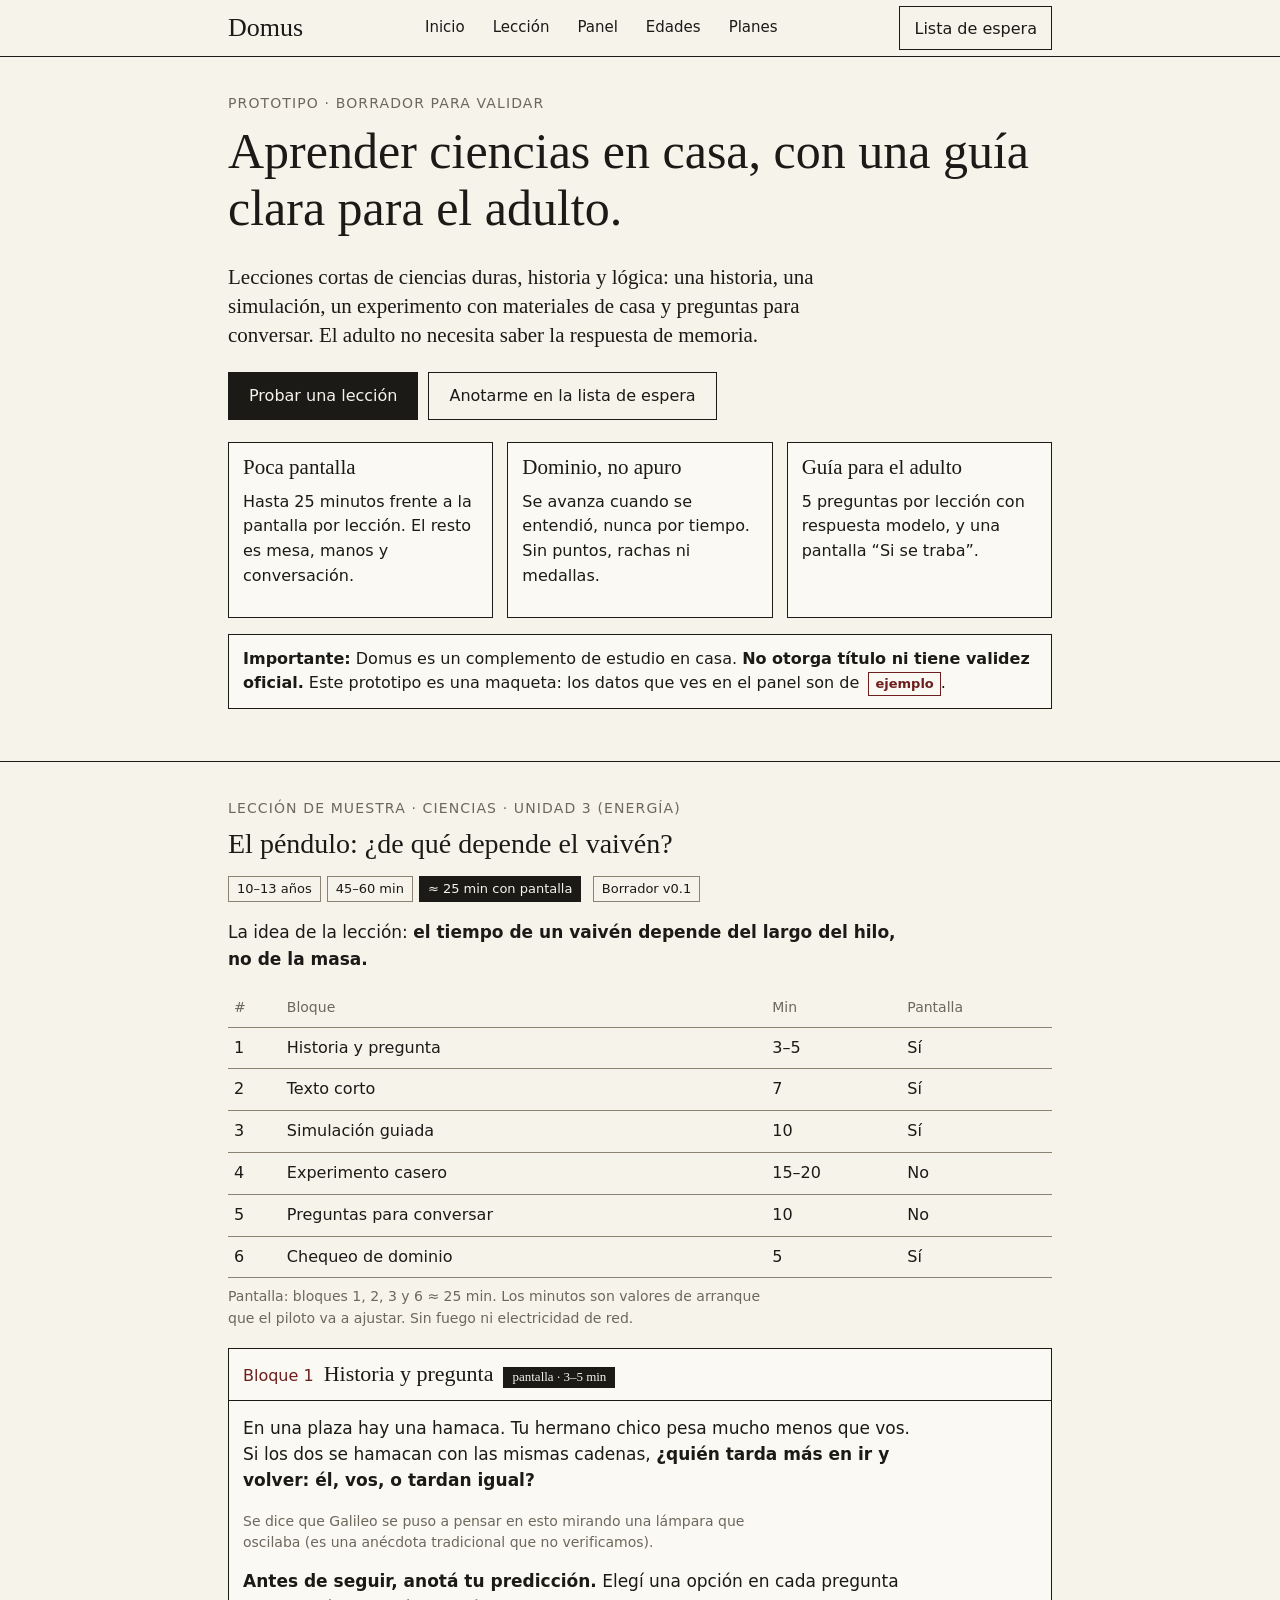
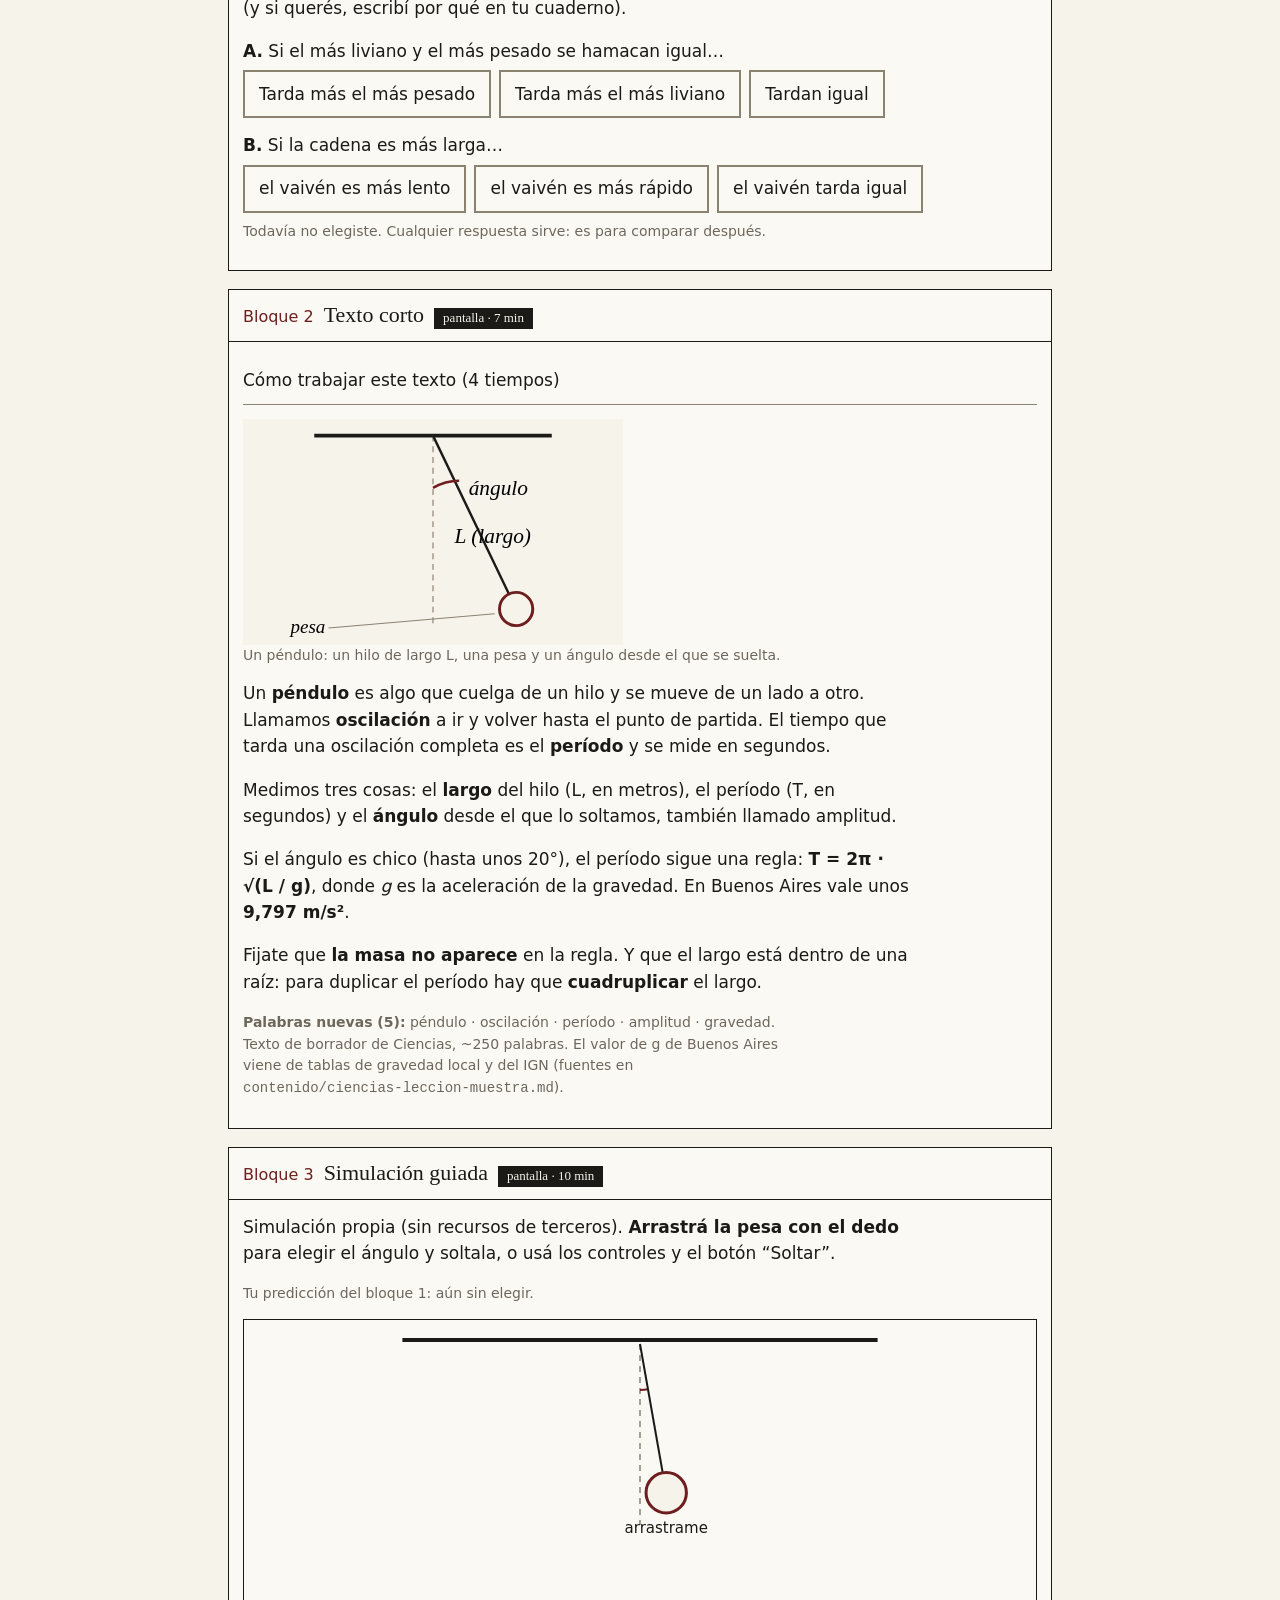
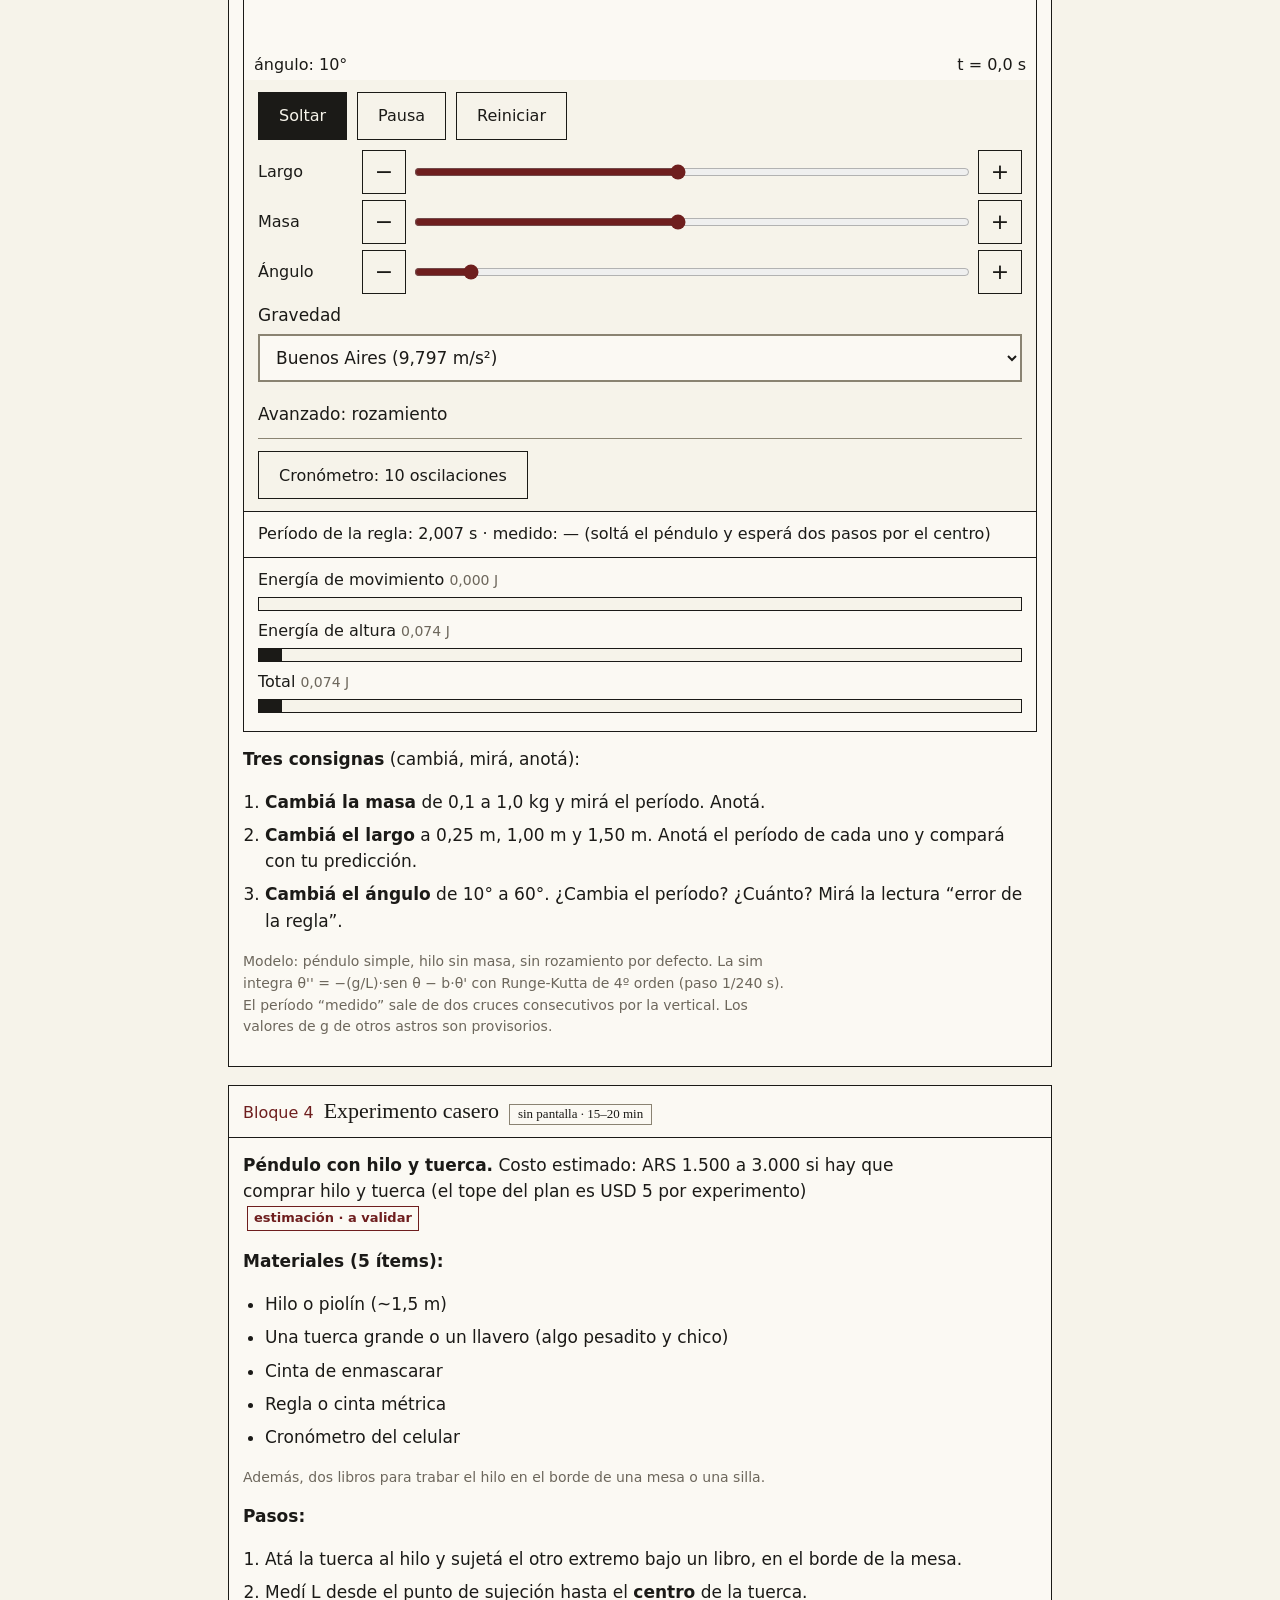
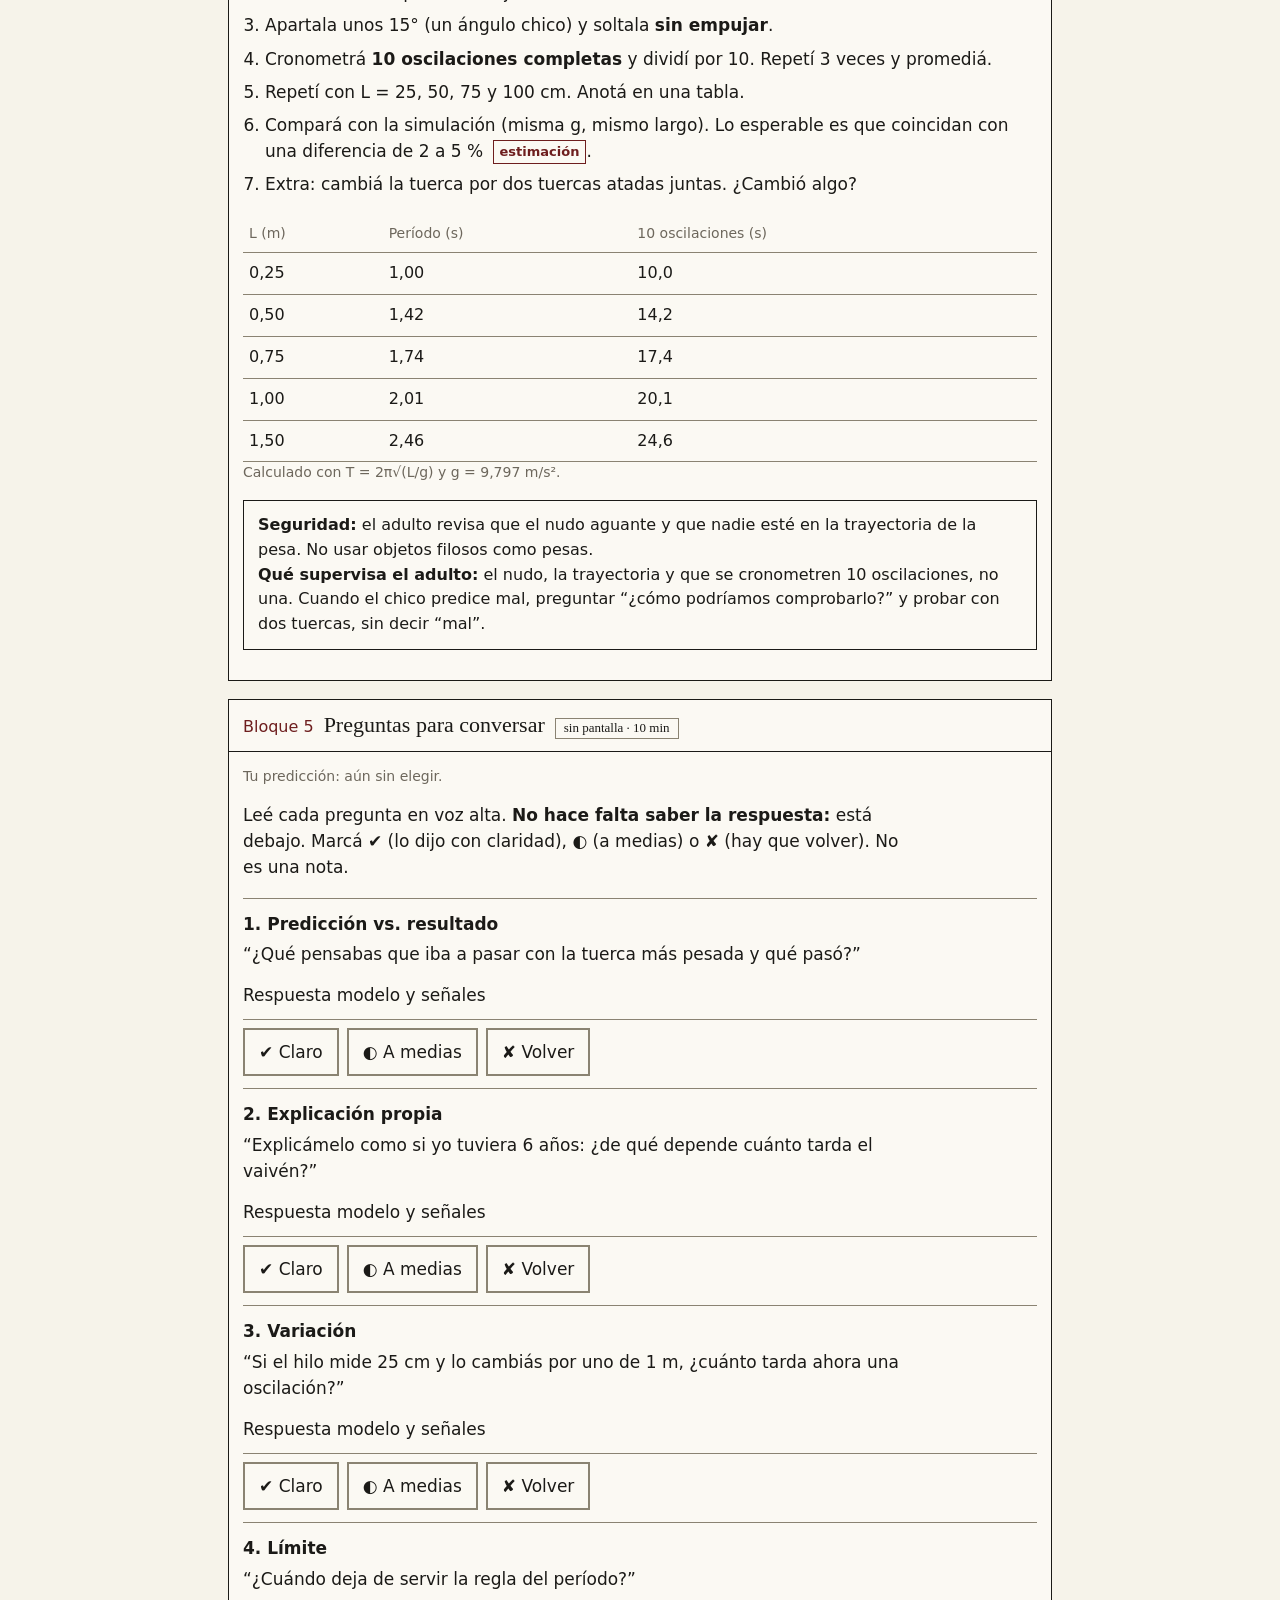
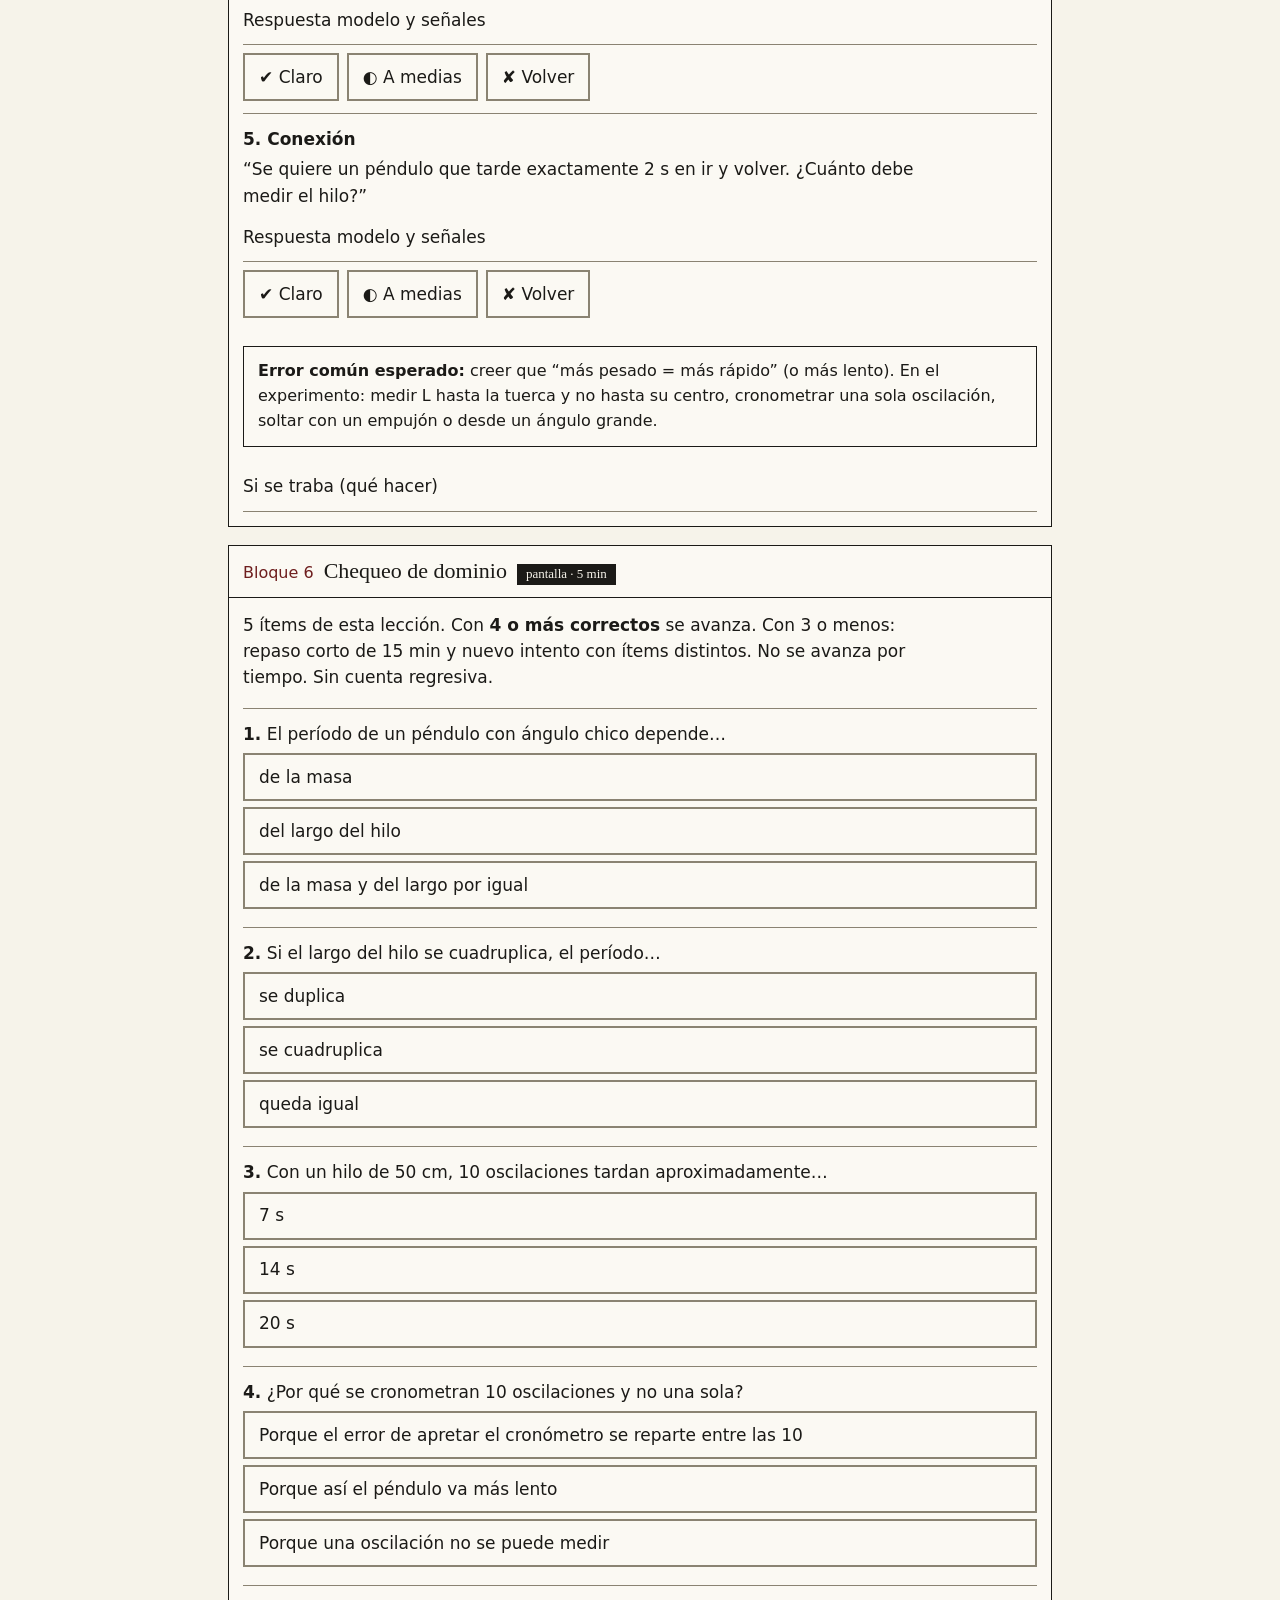
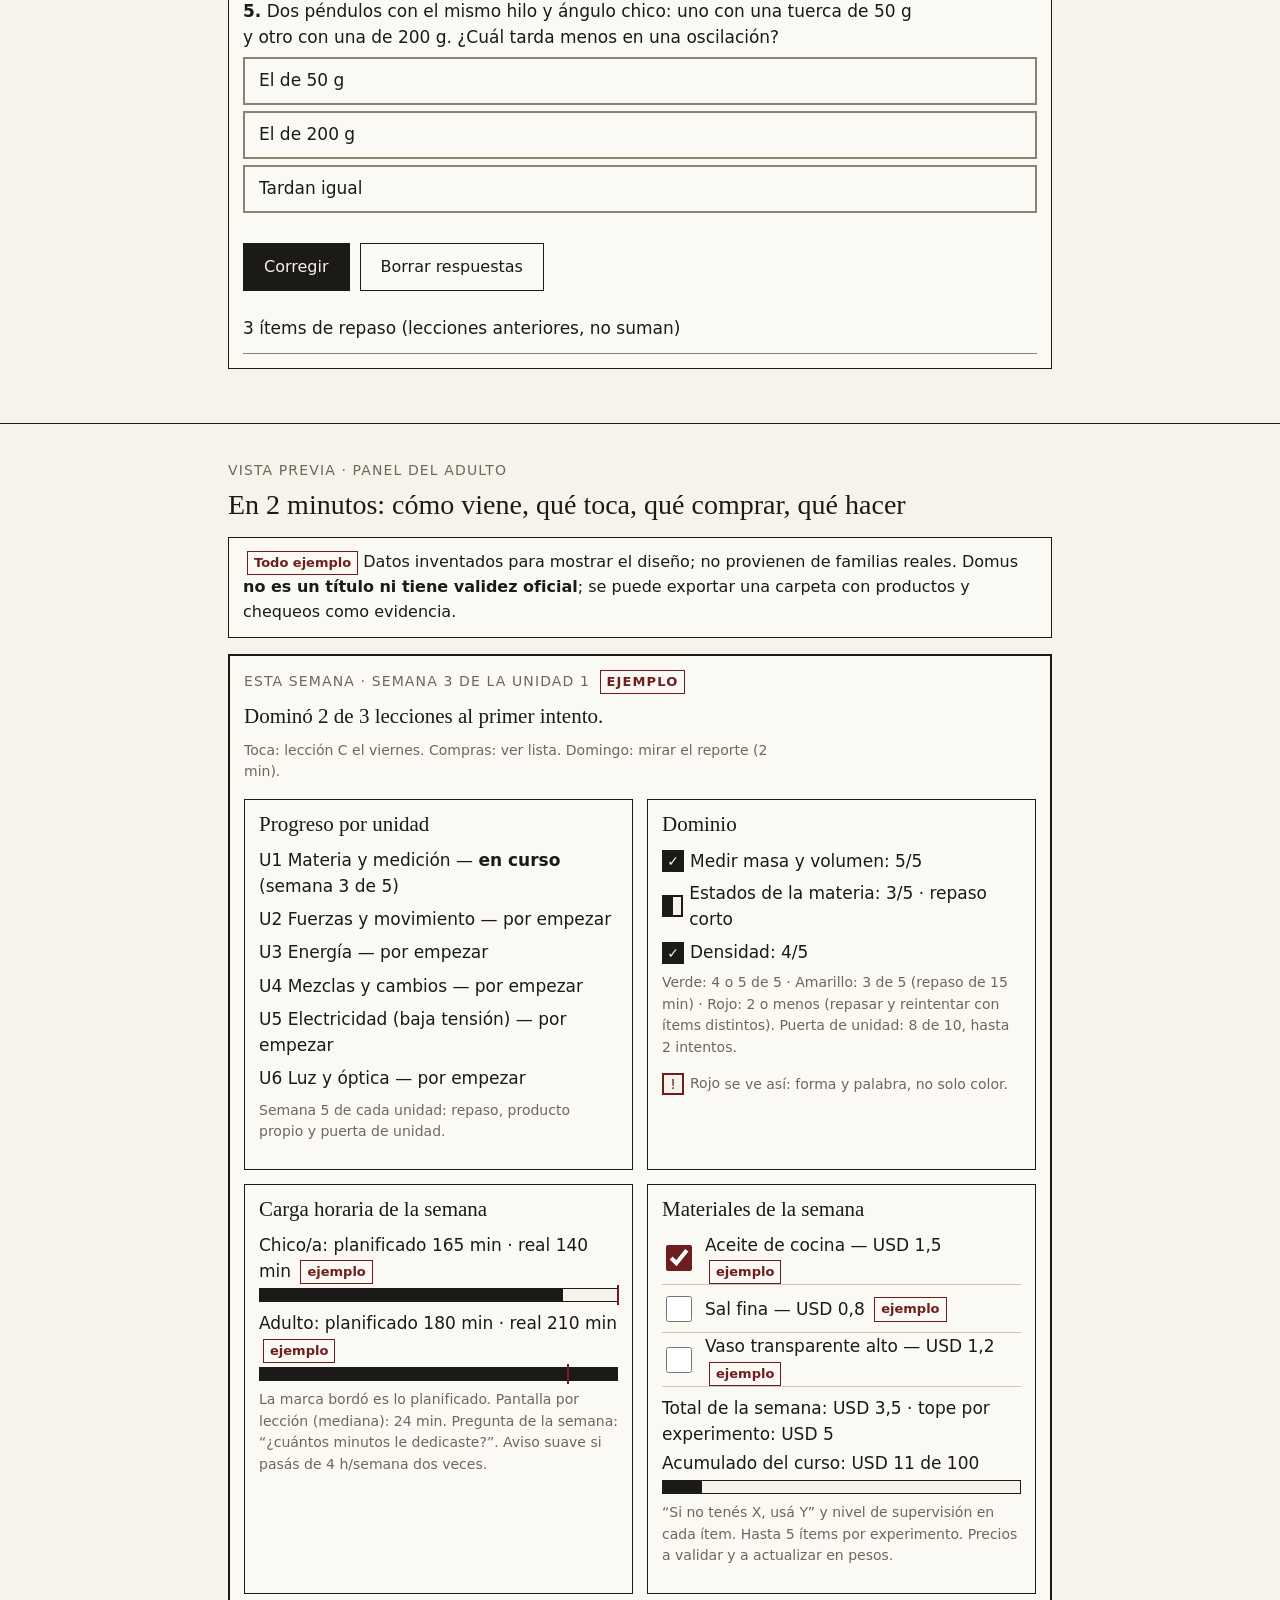
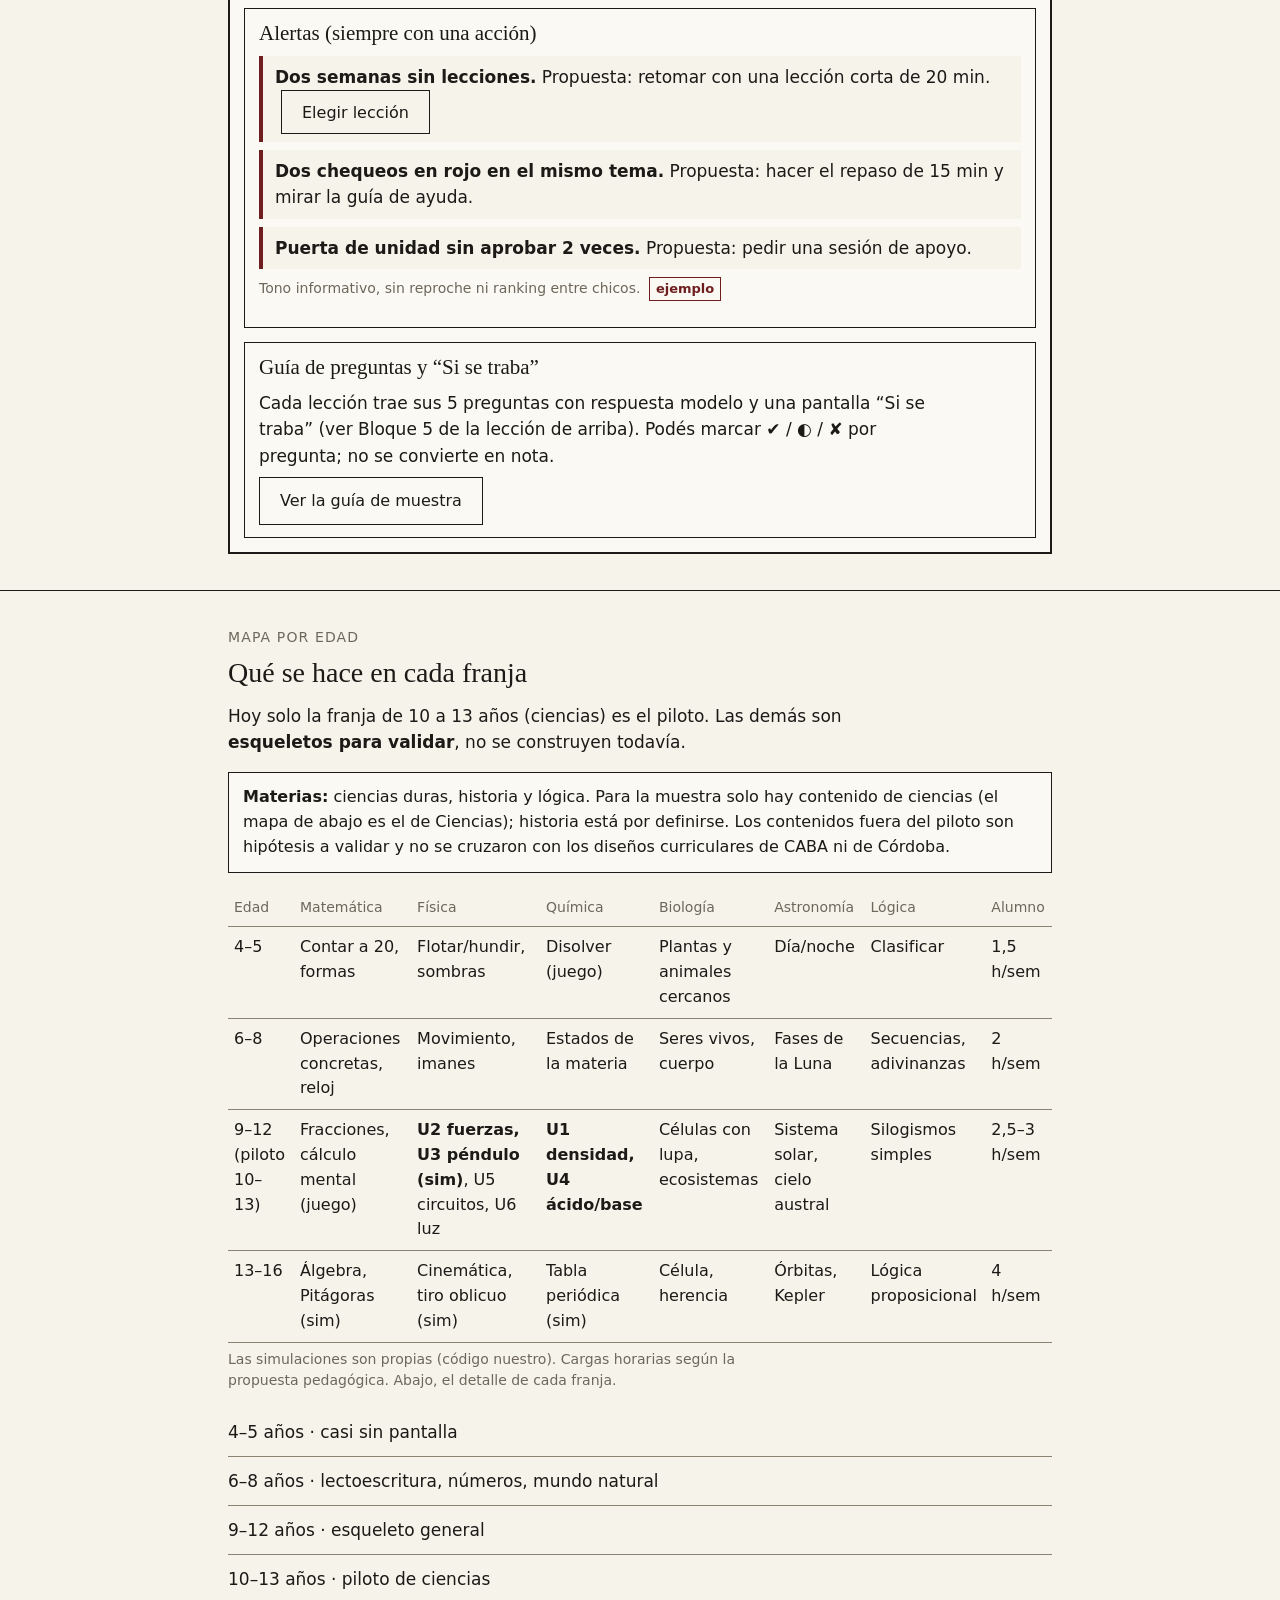
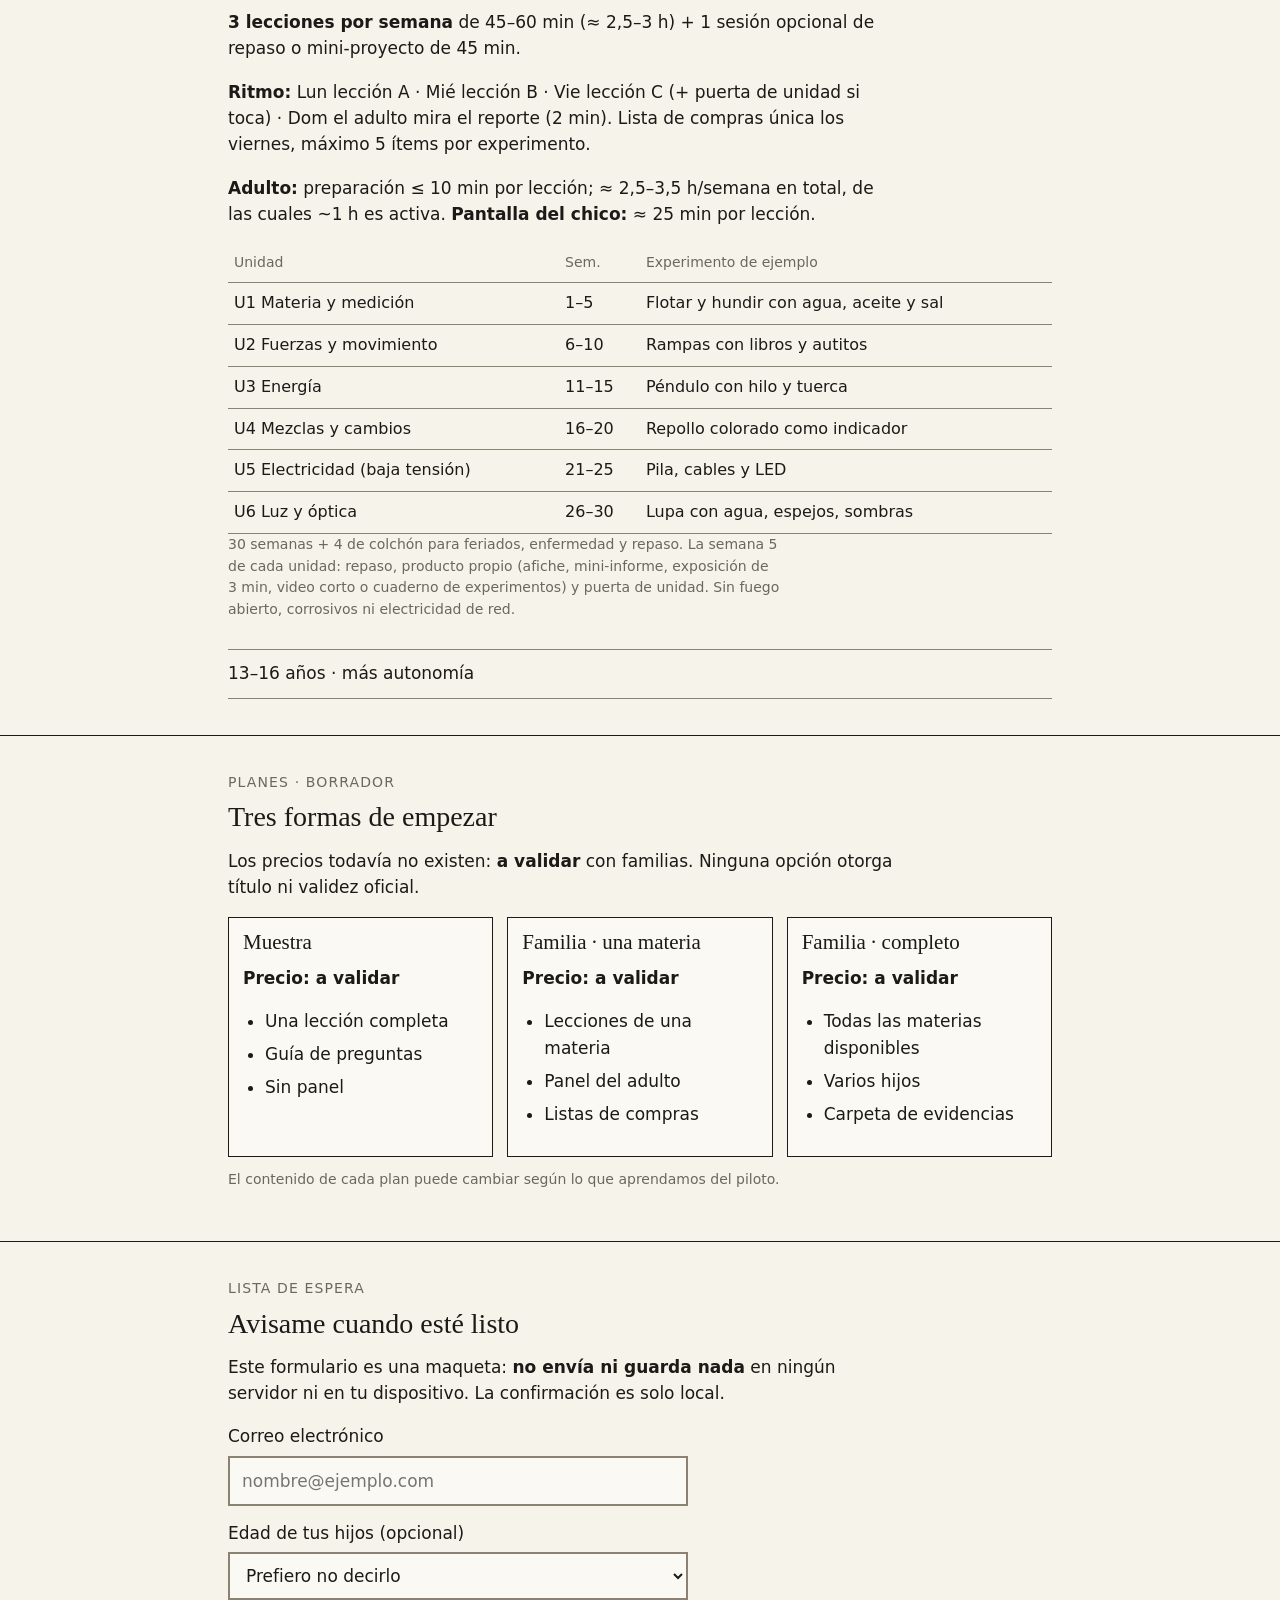
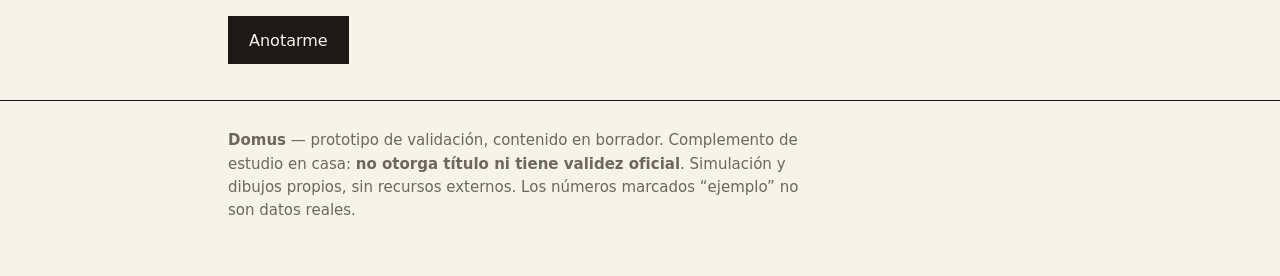
==== index.html @ c563a4a0 "Prototipo de demostración" ====
<!doctype html>
<html lang="es-AR">
<head>
<meta charset="utf-8">
<meta name="viewport" content="width=device-width,initial-scale=1">
<title>Domus — Prototipo (borrador)</title>
<meta name="description" content="Recursos para educar en casa: ciencias, historia y lógica. Prototipo de validación.">
<style>
:root{
 --paper:#f6f3ea;--paper2:#fbf9f3;--ink:#1b1a17;--mute:#6d675c;--rule:#cfc8b8;--line-strong:#8a8372;--acc:#6e1e1e;
 --serif:'EB Garamond',Georgia,'Times New Roman',serif;
 --sans:'IBM Plex Sans',system-ui,-apple-system,'Segoe UI',Roboto,Arial,sans-serif;
 --hit:48px;--measure:62ch;
 --t-sm:14px;--t-md:17px;--t-lg:20px;--t-xl:28px;--t-2xl:36px;
}
*{box-sizing:border-box}
html{scroll-behavior:smooth;scroll-padding-top:12px;-webkit-text-size-adjust:100%}
@media (prefers-reduced-motion:reduce){html{scroll-behavior:auto}}
body{margin:0;background:var(--paper);color:var(--ink);font:400 var(--t-md)/1.55 var(--sans);padding-bottom:72px}
h1,h2,h3{font-family:var(--serif);font-weight:500;line-height:1.15;margin:0 0 .5em}
h1{font-size:34px}h2{font-size:var(--t-xl)}h3{font-size:22px}
p{margin:0 0 1em;max-width:var(--measure)}
a{color:var(--acc)}
.wrap{max-width:860px;margin:0 auto;padding:0 18px}
section{padding:36px 0;border-top:1px solid var(--ink)}
.sc{font-size:var(--t-sm);letter-spacing:.08em;text-transform:uppercase;color:var(--mute);margin:0 0 8px}
.lede{font-family:var(--serif);font-size:21px;line-height:1.4;color:var(--ink)}
.small{font-size:var(--t-sm);color:var(--mute)}
.num{font-variant-numeric:tabular-nums}
:focus-visible{outline:3px solid var(--acc);outline-offset:2px}
/* header & nav */
header.top{border-bottom:1px solid var(--ink);background:var(--paper);position:sticky;top:0;z-index:20}
header.top .wrap{display:flex;align-items:center;justify-content:space-between;min-height:56px}
.brand{font-family:var(--serif);font-size:26px;text-decoration:none;color:var(--ink)}
nav.main{position:fixed;left:0;right:0;bottom:0;z-index:30;background:var(--paper);border-top:1px solid var(--ink);display:flex}
nav.main a{flex:1;min-height:56px;display:flex;align-items:center;justify-content:center;text-align:center;font-size:14px;text-decoration:none;color:var(--ink);padding:4px 2px}
nav.main a:active{background:var(--rule)}
@media(min-width:820px){
 body{padding-bottom:0}h1{font-size:50px}
 nav.main{position:static;border:0;background:none;width:auto}
 header.top .wrap{gap:24px}nav.main a{flex:none;padding:0 14px;font-size:15px}
}
/* buttons / inputs */
.btn{display:inline-flex;align-items:center;justify-content:center;min-height:var(--hit);padding:10px 20px;font:500 16px var(--sans);background:var(--ink);color:var(--paper);border:1px solid var(--ink);cursor:pointer;text-decoration:none;border-radius:0}
.btn:active{background:var(--acc);border-color:var(--acc)}
.btn.sec{background:transparent;color:var(--ink)}
.btn.sec:active{background:var(--rule)}
.btn[disabled]{opacity:.5}
.row{display:flex;flex-wrap:wrap;gap:10px}
input[type=email],select,textarea{width:100%;min-height:var(--hit);font:inherit;padding:10px 12px;background:var(--paper2);border:2px solid var(--line-strong);color:var(--ink);border-radius:0}
label{display:block;font-weight:500;margin:0 0 6px}
.chip{display:inline-flex;align-items:center;min-height:var(--hit);padding:8px 14px;border:2px solid var(--line-strong);background:var(--paper2);font:inherit;color:var(--ink);cursor:pointer;border-radius:0;text-align:left}
.chip[aria-pressed=true]{border-color:var(--ink);background:var(--ink);color:var(--paper)}
.chips{display:flex;flex-wrap:wrap;gap:8px}
/* tags */
.tag{display:inline-block;font-size:13px;padding:2px 8px;border:1px solid var(--line-strong);margin-right:6px;color:var(--ink)}
.tag.scr{background:var(--ink);color:var(--paper);border-color:var(--ink)}
.ej{display:inline-block;font-size:13px;font-weight:600;color:var(--acc);border:1px solid var(--acc);padding:1px 6px;margin-left:4px;vertical-align:middle}
.notice{border:1px solid var(--ink);background:var(--paper2);padding:12px 14px;margin:16px 0;font-size:16px}
/* lesson blocks */
.block{border:1px solid var(--ink);background:var(--paper2);margin:18px 0}
.block>h3{margin:0;padding:12px 14px;border-bottom:1px solid var(--ink);display:flex;flex-wrap:wrap;gap:6px 10px;align-items:baseline}
.block>h3 .n{font-size:16px;color:var(--acc);font-family:var(--sans)}
.block .in{padding:14px}
ol.steps,ul.plain{padding-left:22px;margin:0 0 1em}
ol.steps li,ul.plain li{margin-bottom:.4em}
.tbl{width:100%;border-collapse:collapse;font-size:16px}
.tbl th,.tbl td{text-align:left;border-bottom:1px solid var(--line-strong);padding:8px 6px;vertical-align:top}
.tbl th{font-size:14px;color:var(--mute);font-weight:500}
.scroll{overflow-x:auto}
/* sim */
.sim{border:1px solid var(--ink);background:var(--paper)}
.sim canvas{display:block;width:100%;height:360px;touch-action:none;background:var(--paper2)}
.ctrl{padding:12px 14px}
.ctrl .line{display:flex;align-items:center;gap:8px;margin-bottom:6px}
.ctrl .line span.lab{min-width:96px;font-size:16px}
.ctrl input[type=range]{flex:1;height:44px;margin:0;accent-color:var(--acc);touch-action:pan-y}
.step{min-width:44px;min-height:44px;padding:0;font-size:22px}
.readout{font-variant-numeric:tabular-nums;border-top:1px solid var(--ink);padding:10px 14px;font-size:16px;background:var(--paper2)}
details{border-bottom:1px solid var(--line-strong)}
summary{min-height:var(--hit);display:flex;align-items:center;cursor:pointer;font-weight:500;padding:6px 0}
.q{border-top:1px solid var(--line-strong);padding:12px 0}
.mark{display:flex;gap:8px;margin-top:8px;flex-wrap:wrap}
.opt{display:block;width:100%;text-align:left;margin:6px 0}
.fb{margin-top:8px;padding:10px 12px;border-left:4px solid var(--ink);background:var(--paper)}
.fb.bad{border-left-color:var(--acc)}
.sr{position:absolute;left:-9999px}
/* panel */
.panel{border:2px solid var(--ink);background:var(--paper2);padding:14px}
.grid{display:grid;gap:14px}
@media(min-width:700px){.grid.c2{grid-template-columns:1fr 1fr}.grid.c3{grid-template-columns:1fr 1fr 1fr}}
.card{border:1px solid var(--ink);padding:12px 14px;background:var(--paper2)}
.card h3{font-size:21px}
.bar{height:14px;border:1px solid var(--ink);background:var(--paper);position:relative;margin:4px 0 8px}
.bar>i{position:absolute;left:0;top:0;bottom:0;background:var(--ink)}
.bar>b{position:absolute;top:-4px;bottom:-4px;width:2px;background:var(--acc)}
.sema{display:inline-flex;align-items:center;gap:6px;font-weight:500}
.sema .d{width:22px;height:22px;border:2px solid var(--ink);display:inline-flex;align-items:center;justify-content:center;font-size:14px;line-height:1}
.sema.g .d{background:var(--ink);color:var(--paper)}
.sema.y .d{background:linear-gradient(90deg,var(--ink) 50%,var(--paper) 50%)}
.sema.r .d{border-color:var(--acc);color:var(--acc);background:var(--paper)}
.alert{border-left:4px solid var(--acc);padding:8px 12px;margin:8px 0;background:var(--paper)}
.check{display:flex;align-items:center;gap:10px;min-height:var(--hit);border-bottom:1px solid var(--rule)}
.check input{width:26px;height:26px;accent-color:var(--acc);flex:none}
.check label{margin:0;font-weight:400;flex:1}
footer{border-top:1px solid var(--ink);padding:28px 0 40px;font-size:15px;color:var(--mute)}
</style>
</head>
<body>
<header class="top"><div class="wrap">
 <a class="brand" href="#inicio">Domus</a>
 <nav class="main" aria-label="Principal">
  <a href="#inicio">Inicio</a><a href="#leccion">Lección</a><a href="#panel">Panel</a><a href="#edades">Edades</a><a href="#planes">Planes</a>
 </nav>
 <a class="btn sec" href="#espera" style="min-height:44px;padding:6px 14px">Lista de espera</a>
</div></header>

<main>
<!-- PORTADA -->
<section id="inicio" style="border-top:0"><div class="wrap">
 <p class="sc">Prototipo · borrador para validar</p>
 <h1>Aprender ciencias en casa, con una guía clara para el adulto.</h1>
 <p class="lede">Lecciones cortas de ciencias duras, historia y lógica: una historia, una simulación, un experimento con materiales de casa y preguntas para conversar. El adulto no necesita saber la respuesta de memoria.</p>
 <div class="row" style="margin:18px 0">
  <a class="btn" href="#leccion">Probar una lección</a>
  <a class="btn sec" href="#espera">Anotarme en la lista de espera</a>
 </div>
 <div class="grid c3" style="margin-top:22px">
  <div class="card"><h3>Poca pantalla</h3><p class="small" style="font-size:16px;color:var(--ink)">Hasta 25 minutos frente a la pantalla por lección. El resto es mesa, manos y conversación.</p></div>
  <div class="card"><h3>Dominio, no apuro</h3><p style="font-size:16px">Se avanza cuando se entendió, nunca por tiempo. Sin puntos, rachas ni medallas.</p></div>
  <div class="card"><h3>Guía para el adulto</h3><p style="font-size:16px">5 preguntas por lección con respuesta modelo, y una pantalla “Si se traba”.</p></div>
 </div>
 <div class="notice"><b>Importante:</b> Domus es un complemento de estudio en casa. <b>No otorga título ni tiene validez oficial.</b> Este prototipo es una maqueta: los datos que ves en el panel son de <span class="ej">ejemplo</span>.</div>
</div></section>

<!-- LECCIÓN -->
<section id="leccion"><div class="wrap">
 <p class="sc">Lección de muestra · Ciencias · Unidad 3 (Energía)</p>
 <h2>El péndulo: ¿de qué depende el vaivén?</h2>
 <p><span class="tag">10–13 años</span><span class="tag">45–60 min</span><span class="tag scr">≈ 25 min con pantalla</span> <span class="tag">Borrador v0.1</span></p>
 <p>La idea de la lección: <b>el tiempo de un vaivén depende del largo del hilo, no de la masa.</b></p>

 <div class="scroll"><table class="tbl" aria-label="Bloques de la lección">
  <tr><th>#</th><th>Bloque</th><th>Min</th><th>Pantalla</th></tr>
  <tr><td>1</td><td>Historia y pregunta</td><td>3–5</td><td>Sí</td></tr>
  <tr><td>2</td><td>Texto corto</td><td>7</td><td>Sí</td></tr>
  <tr><td>3</td><td>Simulación guiada</td><td>10</td><td>Sí</td></tr>
  <tr><td>4</td><td>Experimento casero</td><td>15–20</td><td>No</td></tr>
  <tr><td>5</td><td>Preguntas para conversar</td><td>10</td><td>No</td></tr>
  <tr><td>6</td><td>Chequeo de dominio</td><td>5</td><td>Sí</td></tr>
 </table></div>
 <p class="small" style="margin-top:8px">Pantalla: bloques 1, 2, 3 y 6 ≈ 25 min. Los minutos son valores de arranque que el piloto va a ajustar. Sin fuego ni electricidad de red.</p>

 <!-- B1 -->
 <div class="block" id="b1"><h3><span class="n">Bloque 1</span> Historia y pregunta <span class="tag scr">pantalla · 3–5 min</span></h3><div class="in">
  <p>En una plaza hay una hamaca. Tu hermano chico pesa mucho menos que vos. Si los dos se hamacan con las mismas cadenas, <b>¿quién tarda más en ir y volver: él, vos, o tardan igual?</b></p>
  <p class="small">Se dice que Galileo se puso a pensar en esto mirando una lámpara que oscilaba (es una anécdota tradicional que no verificamos).</p>
  <p><b>Antes de seguir, anotá tu predicción.</b> Elegí una opción en cada pregunta (y si querés, escribí por qué en tu cuaderno).</p>
  <p style="margin-bottom:6px"><b>A.</b> Si el más liviano y el más pesado se hamacan igual…</p>
  <div class="chips" role="group" aria-label="Predicción A">
   <button class="chip" data-pa="Tarda más el más pesado">Tarda más el más pesado</button>
   <button class="chip" data-pa="Tarda más el más liviano">Tarda más el más liviano</button>
   <button class="chip" data-pa="Tardan igual">Tardan igual</button>
  </div>
  <p style="margin:14px 0 6px"><b>B.</b> Si la cadena es más larga…</p>
  <div class="chips" role="group" aria-label="Predicción B">
   <button class="chip" data-pb="el vaivén es más lento">el vaivén es más lento</button>
   <button class="chip" data-pb="el vaivén es más rápido">el vaivén es más rápido</button>
   <button class="chip" data-pb="el vaivén tarda igual">el vaivén tarda igual</button>
  </div>
  <p class="small" id="predmsg" aria-live="polite" style="margin-top:8px">Todavía no elegiste. Cualquier respuesta sirve: es para comparar después.</p>
 </div></div>

 <!-- B2 -->
 <div class="block" id="b2"><h3><span class="n">Bloque 2</span> Texto corto <span class="tag scr">pantalla · 7 min</span></h3><div class="in">
  <details><summary>Cómo trabajar este texto (4 tiempos)</summary>
   <ol class="steps" style="padding-top:8px">
    <li><b>Antes:</b> mirar el dibujo, adivinar de qué trata y pensar una pregunta propia.</li>
    <li><b>Durante:</b> el adulto lee en voz alta; después relee el chico.</li>
    <li><b>Después:</b> buscar algo parecido (una hamaca, un reloj de pared) y explicarlo con palabras propias.</li>
    <li><b>Chequeo:</b> contar el texto en 3 oraciones.</li>
   </ol></details>
  <figure style="margin:14px 0">
   <svg viewBox="0 0 320 190" role="img" aria-labelledby="figt" style="width:100%;max-width:380px;height:auto;display:block;background:var(--paper)">
    <title id="figt">Dibujo de un péndulo: un hilo de largo L colgado de un punto, con una pesa abajo, desplazado un ángulo desde la vertical.</title>
    <line x1="60" y1="14" x2="260" y2="14" stroke="#1b1a17" stroke-width="3"/>
    <line x1="160" y1="14" x2="160" y2="176" stroke="#8a8372" stroke-dasharray="5 4"/>
    <line x1="160" y1="14" x2="230" y2="160" stroke="#1b1a17" stroke-width="2"/>
    <circle cx="230" cy="160" r="14" fill="#f6f3ea" stroke="#6e1e1e" stroke-width="2.5"/>
    <path d="M160 58 A44 44 0 0 1 182 52" fill="none" stroke="#6e1e1e" stroke-width="2"/>
    <text x="190" y="64" font-size="18" font-family="Georgia,serif" font-style="italic">ángulo</text>
    <text x="178" y="104" font-size="18" font-family="Georgia,serif" font-style="italic">L (largo)</text>
    <text x="40" y="180" font-size="16" font-family="Georgia,serif" font-style="italic">pesa</text>
    <line x1="72" y1="176" x2="212" y2="164" stroke="#8a8372" stroke-width="1"/>
   </svg>
   <figcaption class="small">Un péndulo: un hilo de largo L, una pesa y un ángulo desde el que se suelta.</figcaption>
  </figure>
  <p>Un <b>péndulo</b> es algo que cuelga de un hilo y se mueve de un lado a otro. Llamamos <b>oscilación</b> a ir y volver hasta el punto de partida. El tiempo que tarda una oscilación completa es el <b>período</b> y se mide en segundos.</p>
  <p>Medimos tres cosas: el <b>largo</b> del hilo (L, en metros), el período (T, en segundos) y el <b>ángulo</b> desde el que lo soltamos, también llamado amplitud.</p>
  <p>Si el ángulo es chico (hasta unos 20°), el período sigue una regla: <b>T = 2π · √(L / g)</b>, donde <i>g</i> es la aceleración de la gravedad. En Buenos Aires vale unos <b>9,797 m/s²</b>.</p>
  <p>Fijate que <b>la masa no aparece</b> en la regla. Y que el largo está dentro de una raíz: para duplicar el período hay que <b>cuadruplicar</b> el largo.</p>
  <p class="small"><b>Palabras nuevas (5):</b> péndulo · oscilación · período · amplitud · gravedad. Texto de borrador de Ciencias, ~250 palabras. El valor de g de Buenos Aires viene de tablas de gravedad local y del IGN (fuentes en <code>contenido/ciencias-leccion-muestra.md</code>).</p>
 </div></div>

 <!-- B3 -->
 <div class="block" id="b3"><h3><span class="n">Bloque 3</span> Simulación guiada <span class="tag scr">pantalla · 10 min</span></h3><div class="in">
  <p>Simulación propia (sin recursos de terceros). <b>Arrastrá la pesa con el dedo</b> para elegir el ángulo y soltala, o usá los controles y el botón “Soltar”.</p>
  <p class="small" id="predecho">Tu predicción del bloque 1: aún sin elegir.</p>
  <div class="sim">
   <canvas id="cv" role="img" aria-label="Péndulo simple: se puede arrastrar la pesa para elegir el ángulo y soltarla"></canvas>
   <div class="ctrl">
    <div class="row" style="margin-bottom:10px"><button class="btn" id="go">Soltar</button><button class="btn sec" id="pause">Pausa</button><button class="btn sec" id="rst">Reiniciar</button></div>
    <div class="line"><span class="lab">Largo</span><button class="btn sec step" data-st="L:-0.05" aria-label="Menos largo">−</button><input type="range" id="L" min="0.10" max="2.00" step="0.01" value="1.00" aria-label="Largo en metros"><button class="btn sec step" data-st="L:0.05" aria-label="Más largo">+</button></div>
    <div class="line"><span class="lab">Masa</span><button class="btn sec step" data-st="M:-0.05" aria-label="Menos masa">−</button><input type="range" id="M" min="0.05" max="1.00" step="0.05" value="0.50" aria-label="Masa en kilogramos"><button class="btn sec step" data-st="M:0.05" aria-label="Más masa">+</button></div>
    <div class="line"><span class="lab">Ángulo</span><button class="btn sec step" data-st="A:-1" aria-label="Menos ángulo">−</button><input type="range" id="A" min="5" max="60" step="1" value="10" aria-label="Ángulo inicial en grados"><button class="btn sec step" data-st="A:1" aria-label="Más ángulo">+</button></div>
    <label for="G" style="margin-top:8px">Gravedad</label>
    <select id="G"><option value="9.797" selected>Buenos Aires (9,797 m/s²)</option><option value="1.62">Luna (1,62 m/s² · a verificar)</option><option value="3.71">Marte (3,71 m/s² · a verificar)</option><option value="24.79">Júpiter (24,79 m/s² · a verificar)</option><option value="manual">Otra (manual)</option></select>
    <div id="gman" hidden style="margin-top:8px"><label for="gnum">g manual (1,0 a 25,0 m/s²)</label><input id="gnum" type="number" inputmode="decimal" min="1" max="25" step="0.01" value="9.80" style="width:100%;min-height:48px;font:inherit;padding:8px 12px;background:var(--paper2);border:2px solid var(--line-strong);border-radius:0"></div>
    <details style="margin-top:8px"><summary>Avanzado: rozamiento</summary>
     <div class="line" style="padding-top:6px"><span class="lab">Rozamiento</span><button class="btn sec step" data-st="B:-0.05" aria-label="Menos rozamiento">−</button><input type="range" id="B" min="0" max="0.5" step="0.01" value="0" aria-label="Amortiguamiento en 1 sobre segundo"><button class="btn sec step" data-st="B:0.05" aria-label="Más rozamiento">+</button></div>
     <p class="small" style="margin:0">Con 0 el péndulo no pierde energía.</p></details>
    <div class="row" style="margin-top:12px"><button class="btn sec" id="chrono">Cronómetro: 10 oscilaciones</button></div>
   </div>
   <div class="readout" id="ro" aria-live="off"></div>
   <div class="readout" id="en" aria-hidden="true">
    <div>Energía de movimiento <span class="small" id="ec"></span></div><div class="bar"><i id="bec" style="width:0"></i></div>
    <div>Energía de altura <span class="small" id="ep"></span></div><div class="bar"><i id="bep" style="width:0"></i></div>
    <div>Total <span class="small" id="et"></span></div><div class="bar"><i id="bet" style="width:0"></i></div>
   </div>
  </div>
  <p id="warn" class="notice" hidden>Con más de 20° la regla ya no es exacta: el período real es un poco mayor.</p>
  <p style="margin-top:14px"><b>Tres consignas</b> (cambiá, mirá, anotá):</p>
  <ol class="steps">
   <li><b>Cambiá la masa</b> de 0,1 a 1,0 kg y mirá el período. Anotá.</li>
   <li><b>Cambiá el largo</b> a 0,25 m, 1,00 m y 1,50 m. Anotá el período de cada uno y compará con tu predicción.</li>
   <li><b>Cambiá el ángulo</b> de 10° a 60°. ¿Cambia el período? ¿Cuánto? Mirá la lectura “error de la regla”.</li>
  </ol>
  <p class="small">Modelo: péndulo simple, hilo sin masa, sin rozamiento por defecto. La sim integra θ'' = −(g/L)·sen θ − b·θ' con Runge-Kutta de 4º orden (paso 1/240 s). El período “medido” sale de dos cruces consecutivos por la vertical. Los valores de g de otros astros son provisorios.</p>
 </div></div>

 <!-- B4 -->
 <div class="block" id="b4"><h3><span class="n">Bloque 4</span> Experimento casero <span class="tag">sin pantalla · 15–20 min</span></h3><div class="in">
  <p><b>Péndulo con hilo y tuerca.</b> Costo estimado: ARS 1.500 a 3.000 si hay que comprar hilo y tuerca (el tope del plan es USD 5 por experimento) <span class="ej">estimación · a validar</span></p>
  <p><b>Materiales (5 ítems):</b></p>
  <ul class="plain">
   <li>Hilo o piolín (~1,5 m)</li>
   <li>Una tuerca grande o un llavero (algo pesadito y chico)</li>
   <li>Cinta de enmascarar</li>
   <li>Regla o cinta métrica</li>
   <li>Cronómetro del celular</li>
  </ul>
  <p class="small">Además, dos libros para trabar el hilo en el borde de una mesa o una silla.</p>
  <p><b>Pasos:</b></p>
  <ol class="steps">
   <li>Atá la tuerca al hilo y sujetá el otro extremo bajo un libro, en el borde de la mesa.</li>
   <li>Medí L desde el punto de sujeción hasta el <b>centro</b> de la tuerca.</li>
   <li>Apartala unos 15° (un ángulo chico) y soltala <b>sin empujar</b>.</li>
   <li>Cronometrá <b>10 oscilaciones completas</b> y dividí por 10. Repetí 3 veces y promediá.</li>
   <li>Repetí con L = 25, 50, 75 y 100 cm. Anotá en una tabla.</li>
   <li>Compará con la simulación (misma g, mismo largo). Lo esperable es que coincidan con una diferencia de 2 a 5 % <span class="ej">estimación</span>.</li>
   <li>Extra: cambiá la tuerca por dos tuercas atadas juntas. ¿Cambió algo?</li>
  </ol>
  <div class="scroll"><table class="tbl" aria-label="Valores de referencia de la regla"><tr><th>L (m)</th><th>Período (s)</th><th>10 oscilaciones (s)</th></tr>
   <tr><td>0,25</td><td>1,00</td><td>10,0</td></tr><tr><td>0,50</td><td>1,42</td><td>14,2</td></tr><tr><td>0,75</td><td>1,74</td><td>17,4</td></tr><tr><td>1,00</td><td>2,01</td><td>20,1</td></tr><tr><td>1,50</td><td>2,46</td><td>24,6</td></tr></table></div>
  <p class="small">Calculado con T = 2π√(L/g) y g = 9,797 m/s².</p>
  <div class="notice"><b>Seguridad:</b> el adulto revisa que el nudo aguante y que nadie esté en la trayectoria de la pesa. No usar objetos filosos como pesas.<br><b>Qué supervisa el adulto:</b> el nudo, la trayectoria y que se cronometren 10 oscilaciones, no una. Cuando el chico predice mal, preguntar “¿cómo podríamos comprobarlo?” y probar con dos tuercas, sin decir “mal”.</div>
 </div></div>

 <!-- B5 -->
 <div class="block" id="b5"><h3><span class="n">Bloque 5</span> Preguntas para conversar <span class="tag">sin pantalla · 10 min</span></h3><div class="in">
  <p class="small" id="predecho2">Tu predicción: aún sin elegir.</p>
  <p>Leé cada pregunta en voz alta. <b>No hace falta saber la respuesta:</b> está debajo. Marcá ✔ (lo dijo con claridad), ◐ (a medias) o ✘ (hay que volver). No es una nota.</p>
  <div id="qs"></div>
  <div class="notice"><b>Error común esperado:</b> creer que “más pesado = más rápido” (o más lento). En el experimento: medir L hasta la tuerca y no hasta su centro, cronometrar una sola oscilación, soltar con un empujón o desde un ángulo grande.</div>
  <details><summary>Si se traba (qué hacer)</summary>
   <ol class="steps" style="padding-top:8px">
    <li>Frená y no sigas: volvé a la predicción y preguntale qué piensa ahora.</li>
    <li>Probá otro ejemplo concreto con cosas a mano (la hamaca, un reloj de pared, dos tuercas atadas juntas).</li>
    <li>Pedile que lo explique con sus palabras o que lo dibuje.</li>
    <li>Repetí el experimento cambiando <b>una sola cosa</b> (solo la masa, o solo el largo).</li>
    <li>Si sigue sin entender, hacé la lección de repaso de 15 min y reintentá el chequeo con ítems distintos.</li>
    <li>Si después de 2 intentos no avanza, pedí apoyo desde el panel.</li>
   </ol>
   <p class="small">Es normal. Una lección difícil muestra dónde enseñar distinto; no es un fracaso.</p></details>
 </div></div>

 <!-- B6 -->
 <div class="block" id="b6"><h3><span class="n">Bloque 6</span> Chequeo de dominio <span class="tag scr">pantalla · 5 min</span></h3><div class="in">
  <p>5 ítems de esta lección. Con <b>4 o más correctos</b> se avanza. Con 3 o menos: repaso corto de 15 min y nuevo intento con ítems distintos. No se avanza por tiempo. Sin cuenta regresiva.</p>
  <div id="quiz"></div>
  <div class="row" style="margin-top:12px"><button class="btn" id="grade">Corregir</button><button class="btn sec" id="resetq">Borrar respuestas</button></div>
  <div id="res" aria-live="polite"></div>
  <details style="margin-top:14px"><summary>3 ítems de repaso (lecciones anteriores, no suman)</summary><div id="rev" style="padding-top:8px"></div></details>
 </div></div>
</div></section>

<!-- PANEL -->
<section id="panel"><div class="wrap">
 <p class="sc">Vista previa · Panel del adulto</p>
 <h2>En 2 minutos: cómo viene, qué toca, qué comprar, qué hacer</h2>
 <div class="notice"><span class="ej">Todo ejemplo</span> Datos inventados para mostrar el diseño; no provienen de familias reales. Domus <b>no es un título ni tiene validez oficial</b>; se puede exportar una carpeta con productos y chequeos como evidencia.</div>
 <div class="panel">
  <p class="sc">Esta semana · Semana 3 de la Unidad 1 <span class="ej">ejemplo</span></p>
  <p class="lede" style="margin-bottom:.4em">Dominó 2 de 3 lecciones al primer intento.</p>
  <p class="small">Toca: lección C el viernes. Compras: ver lista. Domingo: mirar el reporte (2 min).</p>

  <div class="grid c2" style="margin-top:16px">
   <div class="card"><h3>Progreso por unidad</h3>
    <ul class="plain" style="list-style:none;padding:0;margin:0">
     <li>U1 Materia y medición — <b>en curso</b> (semana 3 de 5)</li>
     <li>U2 Fuerzas y movimiento — por empezar</li>
     <li>U3 Energía — por empezar</li>
     <li>U4 Mezclas y cambios — por empezar</li>
     <li>U5 Electricidad (baja tensión) — por empezar</li>
     <li>U6 Luz y óptica — por empezar</li>
    </ul>
    <p class="small" style="margin-top:8px">Semana 5 de cada unidad: repaso, producto propio y puerta de unidad.</p>
   </div>
   <div class="card"><h3>Dominio</h3>
    <p style="margin-bottom:6px"><span class="sema g"><span class="d">✓</span> Medir masa y volumen: 5/5</span></p>
    <p style="margin-bottom:6px"><span class="sema y"><span class="d"></span> Estados de la materia: 3/5 · repaso corto</span></p>
    <p style="margin-bottom:6px"><span class="sema g"><span class="d">✓</span> Densidad: 4/5</span></p>
    <p class="small">Verde: 4 o 5 de 5 · Amarillo: 3 de 5 (repaso de 15 min) · Rojo: 2 o menos (repasar y reintentar con ítems distintos). Puerta de unidad: 8 de 10, hasta 2 intentos.</p>
    <p class="small"><span class="sema r"><span class="d">!</span> Rojo</span> se ve así: forma y palabra, no solo color.</p>
   </div>
  </div>

  <div class="grid c2" style="margin-top:14px">
   <div class="card"><h3>Carga horaria de la semana</h3>
    <p style="margin:0">Chico/a: planificado 165 min · real 140 min <span class="ej">ejemplo</span></p>
    <div class="bar" role="img" aria-label="Real 140 de 165 minutos planificados"><i style="width:85%"></i><b style="left:100%"></b></div>
    <p style="margin:0">Adulto: planificado 180 min · real 210 min <span class="ej">ejemplo</span></p>
    <div class="bar" role="img" aria-label="Real 210 de 180 minutos planificados"><i style="width:100%"></i><b style="left:86%"></b></div>
    <p class="small">La marca bordó es lo planificado. Pantalla por lección (mediana): 24 min. Pregunta de la semana: “¿cuántos minutos le dedicaste?”. Aviso suave si pasás de 4 h/semana dos veces.</p>
   </div>
   <div class="card"><h3>Materiales de la semana</h3>
    <div class="check"><input type="checkbox" id="mt1" checked><label for="mt1">Aceite de cocina — USD 1,5 <span class="ej">ejemplo</span></label></div>
    <div class="check"><input type="checkbox" id="mt2"><label for="mt2">Sal fina — USD 0,8 <span class="ej">ejemplo</span></label></div>
    <div class="check"><input type="checkbox" id="mt3"><label for="mt3">Vaso transparente alto — USD 1,2 <span class="ej">ejemplo</span></label></div>
    <p style="margin:8px 0 2px">Total de la semana: USD 3,5 · tope por experimento: USD 5</p>
    <p style="margin:0">Acumulado del curso: USD 11 de 100</p>
    <div class="bar" role="img" aria-label="11 de 100 dólares"><i style="width:11%"></i></div>
    <p class="small">“Si no tenés X, usá Y” y nivel de supervisión en cada ítem. Hasta 5 ítems por experimento. Precios a validar y a actualizar en pesos.</p>
   </div>
  </div>

  <div class="card" style="margin-top:14px"><h3>Alertas (siempre con una acción)</h3>
   <div class="alert"><b>Dos semanas sin lecciones.</b> Propuesta: retomar con una lección corta de 20 min. <button class="btn sec" style="min-height:44px;margin-left:6px">Elegir lección</button></div>
   <div class="alert"><b>Dos chequeos en rojo en el mismo tema.</b> Propuesta: hacer el repaso de 15 min y mirar la guía de ayuda.</div>
   <div class="alert"><b>Puerta de unidad sin aprobar 2 veces.</b> Propuesta: pedir una sesión de apoyo.</div>
   <p class="small">Tono informativo, sin reproche ni ranking entre chicos. <span class="ej">ejemplo</span></p>
  </div>
  <div class="card" style="margin-top:14px"><h3>Guía de preguntas y “Si se traba”</h3>
   <p style="margin:0">Cada lección trae sus 5 preguntas con respuesta modelo y una pantalla “Si se traba” (ver Bloque 5 de la lección de arriba). Podés marcar ✔ / ◐ / ✘ por pregunta; no se convierte en nota.</p>
   <p style="margin:8px 0 0"><a href="#b5" class="btn sec">Ver la guía de muestra</a></p>
  </div>
 </div>
</div></section>

<!-- EDADES -->
<section id="edades"><div class="wrap">
 <p class="sc">Mapa por edad</p>
 <h2>Qué se hace en cada franja</h2>
 <p>Hoy solo la franja de 10 a 13 años (ciencias) es el piloto. Las demás son <b>esqueletos para validar</b>, no se construyen todavía.</p>
 <div class="notice"><b>Materias:</b> ciencias duras, historia y lógica. Para la muestra solo hay contenido de ciencias (el mapa de abajo es el de Ciencias); historia está por definirse. Los contenidos fuera del piloto son hipótesis a validar y no se cruzaron con los diseños curriculares de CABA ni de Córdoba.</div>
 <div class="scroll"><table class="tbl" aria-label="Mapa de materias por edad" style="min-width:760px">
  <tr><th>Edad</th><th>Matemática</th><th>Física</th><th>Química</th><th>Biología</th><th>Astronomía</th><th>Lógica</th><th>Alumno</th></tr>
  <tr><td>4–5</td><td>Contar a 20, formas</td><td>Flotar/hundir, sombras</td><td>Disolver (juego)</td><td>Plantas y animales cercanos</td><td>Día/noche</td><td>Clasificar</td><td>1,5 h/sem</td></tr>
  <tr><td>6–8</td><td>Operaciones concretas, reloj</td><td>Movimiento, imanes</td><td>Estados de la materia</td><td>Seres vivos, cuerpo</td><td>Fases de la Luna</td><td>Secuencias, adivinanzas</td><td>2 h/sem</td></tr>
  <tr><td>9–12 (piloto 10–13)</td><td>Fracciones, cálculo mental (juego)</td><td><b>U2 fuerzas, U3 péndulo (sim)</b>, U5 circuitos, U6 luz</td><td><b>U1 densidad, U4 ácido/base</b></td><td>Células con lupa, ecosistemas</td><td>Sistema solar, cielo austral</td><td>Silogismos simples</td><td>2,5–3 h/sem</td></tr>
  <tr><td>13–16</td><td>Álgebra, Pitágoras (sim)</td><td>Cinemática, tiro oblicuo (sim)</td><td>Tabla periódica (sim)</td><td>Célula, herencia</td><td>Órbitas, Kepler</td><td>Lógica proposicional</td><td>4 h/sem</td></tr>
 </table></div>
 <p class="small" style="margin:6px 0 16px">Las simulaciones son propias (código nuestro). Cargas horarias según la propuesta pedagógica. Abajo, el detalle de cada franja.</p>

 <details><summary>4–5 años · casi sin pantalla</summary><div style="padding:6px 0 14px">
  <p><b>Foco:</b> lenguaje oral, sonidos y primeras letras, escribir el propio nombre, contar hasta 10–20, tamaños y espacio, naturaleza cercana.</p>
  <p><b>Modo:</b> un cuento por unidad (~6 semanas): escuchar, renarrar con imágenes, dramatizar, dibujar. <b>5 sesiones de 15–25 min</b> (≈ 1,5 h).</p>
  <p><b>Semana de ejemplo:</b> Lun escuchar y renarrar · Mar juego de sonidos y rimas · Mié dibujar el personaje y contar objetos · Jue dramatizar · Vie escribir el nombre y mirar juntos lo hecho.</p>
  <p class="small">El adulto conduce todo: ~1,5–2 h/semana; preparación 5–10 min por sesión.</p></div></details>

 <details><summary>6–8 años · lectoescritura, números, mundo natural</summary><div style="padding:6px 0 14px">
  <p><b>Foco:</b> relación sonido–letra, comprensión de cuentos cortos, números con material concreto, reloj y calendario, seres vivos.</p>
  <p><b>Modo:</b> un cuento corto por semana, con lectura en 4 tiempos y juegos de clasificar y ordenar. <b>4 lecciones de 30–40 min</b> (≈ 2–2,5 h).</p>
  <p><b>Semana de ejemplo:</b> Lun lectura del cuento · Mar sonidos y escritura de oraciones · Mié matemática con objetos o juego con reglas · Jue mini-experimento u observación + dibujo · Vie renarración oral y repaso.</p>
  <p class="small">Adulto: lee en voz alta, escucha, marca ✔ ◐ ✘ por lección; 5 min diarios de lectura del chico con atención completa. ~2–2,5 h/semana.</p></div></details>

 <details><summary>9–12 años · esqueleto general</summary><div style="padding:6px 0 14px">
  <p><b>Foco:</b> ciencias, matemática por problemas y juegos, lectura de libros completos, un proyecto con producto por unidad.</p>
  <p><b>Modo:</b> preguntas y experimentos, juegos con reglas, lectura silenciosa con notas, debate corto en familia.</p>
  <p><b>Carga:</b> chico 2,5–3 h/semana. El adulto pregunta, escucha y supervisa experimentos.</p></div></details>

 <details open><summary>10–13 años · piloto de ciencias</summary><div style="padding:6px 0 14px">
  <p><b>3 lecciones por semana</b> de 45–60 min (≈ 2,5–3 h) + 1 sesión opcional de repaso o mini-proyecto de 45 min.</p>
  <p><b>Ritmo:</b> Lun lección A · Mié lección B · Vie lección C (+ puerta de unidad si toca) · Dom el adulto mira el reporte (2 min). Lista de compras única los viernes, máximo 5 ítems por experimento.</p>
  <p><b>Adulto:</b> preparación ≤ 10 min por lección; ≈ 2,5–3,5 h/semana en total, de las cuales ~1 h es activa. <b>Pantalla del chico:</b> ≈ 25 min por lección.</p>
  <div class="scroll"><table class="tbl" aria-label="Unidades del piloto">
   <tr><th>Unidad</th><th>Sem.</th><th>Experimento de ejemplo</th></tr>
   <tr><td>U1 Materia y medición</td><td>1–5</td><td>Flotar y hundir con agua, aceite y sal</td></tr>
   <tr><td>U2 Fuerzas y movimiento</td><td>6–10</td><td>Rampas con libros y autitos</td></tr>
   <tr><td>U3 Energía</td><td>11–15</td><td>Péndulo con hilo y tuerca</td></tr>
   <tr><td>U4 Mezclas y cambios</td><td>16–20</td><td>Repollo colorado como indicador</td></tr>
   <tr><td>U5 Electricidad (baja tensión)</td><td>21–25</td><td>Pila, cables y LED</td></tr>
   <tr><td>U6 Luz y óptica</td><td>26–30</td><td>Lupa con agua, espejos, sombras</td></tr>
  </table></div>
  <p class="small">30 semanas + 4 de colchón para feriados, enfermedad y repaso. La semana 5 de cada unidad: repaso, producto propio (afiche, mini-informe, exposición de 3 min, video corto o cuaderno de experimentos) y puerta de unidad. Sin fuego abierto, corrosivos ni electricidad de red.</p></div></details>

 <details><summary>13–16 años · más autonomía</summary><div style="padding:6px 0 14px">
  <p><b>Foco:</b> física y química con álgebra básica, lectura analítica y escritura argumentada.</p>
  <p><b>Modo:</b> contrato semanal, entregas escritas, discusión de lecturas. <b>Carga del chico:</b> ~4 h/semana.</p>
  <p class="small">El adulto supervisa el reporte, conversa y ayuda a ordenar el uso de pantallas con límites claros.</p></div></details>
</div></section>

<!-- PLANES -->
<section id="planes"><div class="wrap">
 <p class="sc">Planes · borrador</p>
 <h2>Tres formas de empezar</h2>
 <p>Los precios todavía no existen: <b>a validar</b> con familias. Ninguna opción otorga título ni validez oficial.</p>
 <div class="grid c3">
  <div class="card"><h3>Muestra</h3><p class="num"><b>Precio: a validar</b></p><ul class="plain"><li>Una lección completa</li><li>Guía de preguntas</li><li>Sin panel</li></ul></div>
  <div class="card"><h3>Familia · una materia</h3><p><b>Precio: a validar</b></p><ul class="plain"><li>Lecciones de una materia</li><li>Panel del adulto</li><li>Listas de compras</li></ul></div>
  <div class="card"><h3>Familia · completo</h3><p><b>Precio: a validar</b></p><ul class="plain"><li>Todas las materias disponibles</li><li>Varios hijos</li><li>Carpeta de evidencias</li></ul></div>
 </div>
 <p class="small" style="margin-top:12px">El contenido de cada plan puede cambiar según lo que aprendamos del piloto.</p>
</div></section>

<!-- LISTA DE ESPERA -->
<section id="espera"><div class="wrap">
 <p class="sc">Lista de espera</p>
 <h2>Avisame cuando esté listo</h2>
 <p>Este formulario es una maqueta: <b>no envía ni guarda nada</b> en ningún servidor ni en tu dispositivo. La confirmación es solo local.</p>
 <form id="wl" novalidate style="max-width:460px">
  <label for="em">Correo electrónico</label>
  <input id="em" type="email" inputmode="email" autocomplete="email" aria-describedby="emerr" placeholder="nombre@ejemplo.com">
  <p id="emerr" role="alert" style="color:var(--acc);font-weight:500;margin:6px 0 0"></p>
  <label for="ed" style="margin-top:14px">Edad de tus hijos (opcional)</label>
  <select id="ed"><option value="">Prefiero no decirlo</option><option>4–5</option><option>6–8</option><option>9–12</option><option>10–13</option><option>13–16</option></select>
  <div style="margin-top:16px"><button class="btn" type="submit">Anotarme</button></div>
 </form>
 <div id="wlok" class="notice" hidden aria-live="polite"></div>
</div></section>
</main>

<footer><div class="wrap">
 <p><b>Domus</b> — prototipo de validación, contenido en borrador. Complemento de estudio en casa: <b>no otorga título ni tiene validez oficial</b>. Simulación y dibujos propios, sin recursos externos. Los números marcados “ejemplo” no son datos reales.</p>
</div></footer>

<script>
(function(){
'use strict';
var $=function(s,r){return (r||document).querySelector(s)};
var $$=function(s,r){return Array.prototype.slice.call((r||document).querySelectorAll(s))};
var fmt=function(n,d){return n.toFixed(d).replace('.',',')};

/* Predicción */
var pA='',pB='';
function predUpdate(){
 var parts=[];if(pA)parts.push('A: “'+pA+'”');if(pB)parts.push('B: “'+pB+'”');
 var t=parts.length?'Tu predicción — '+parts.join(' · ')+'.':'Tu predicción: aún sin elegir.';
 $('#predmsg').textContent=parts.length?'Anotado. '+parts.join(' · ')+'. Lo retomamos en la simulación y en las preguntas.':'Todavía no elegiste. Cualquier respuesta sirve: es para comparar después.';
 $('#predecho').textContent=t;$('#predecho2').textContent=t;
}
function chipGroup(attr,set){$$('['+attr+']').forEach(function(b){b.addEventListener('click',function(){
 set(b.getAttribute(attr));
 $$('['+attr+']').forEach(function(x){x.setAttribute('aria-pressed',x===b?'true':'false')});predUpdate();
});});}
chipGroup('data-pa',function(v){pA=v});chipGroup('data-pb',function(v){pB=v});

/* Simulación del péndulo (modelo propio) */
var D2R=Math.PI/180,DT=1/240;
function accel(th,w,g,L,b){return -(g/L)*Math.sin(th)-b*w}
function rk4(th,w,g,L,b,dt){
 var k1t=w,k1w=accel(th,w,g,L,b);
 var k2t=w+dt/2*k1w,k2w=accel(th+dt/2*k1t,w+dt/2*k1w,g,L,b);
 var k3t=w+dt/2*k2w,k3w=accel(th+dt/2*k2t,w+dt/2*k2w,g,L,b);
 var k4t=w+dt*k3w,k4w=accel(th+dt*k3t,w+dt*k3w,g,L,b);
 return[th+dt/6*(k1t+2*k2t+2*k3t+k4t),w+dt/6*(k1w+2*k2w+2*k3w+k4w)];
}
/* ayuda para pruebas: período medido sin dibujar */
window.__domusTest={measure:function(L,g,deg){
 var th=deg*D2R,w=0,t=0,last=null,T=null,i,r,tp;
 for(i=0;i<240*30;i++){tp=th;r=rk4(th,w,g,L,0,DT);th=r[0];w=r[1];t+=DT;
  if(tp<0&&th>=0){var tc=t-DT+DT*(-tp)/(th-tp);if(last!==null){T=tc-last;break}last=tc}}
 return T}};

var cv=$('#cv'),ctx=cv.getContext('2d');
var eL=$('#L'),eM=$('#M'),eA=$('#A'),eG=$('#G'),eGn=$('#gnum'),eB=$('#B'),ro=$('#ro');
var W=300,H=360,dpr=1;
var S={th:10*D2R,w:0,mode:'ready',t:0,last:null,Tm:null,chr:null,chrRes:null,drag:false,acc:0,sign:1};
var reduce=window.matchMedia&&window.matchMedia('(prefers-reduced-motion: reduce)').matches;
function gval(){
 if(eG.value==='manual'){var g=parseFloat(String(eGn.value).replace(',','.'));if(!isFinite(g))g=9.797;return Math.max(1,Math.min(25,g))}
 return parseFloat(eG.value)}
function par(){return{L:+eL.value,m:+eM.value,a:+eA.value,g:gval(),b:+eB.value}}
function fmt2(n,d){return n.toFixed(d).replace('.',',')}
function ppm(){return (H-24-34)/2.0}
function bobPos(){var p=par(),Lp=p.L*ppm();return{x:W/2+Lp*Math.sin(S.th),y:24+Lp*Math.cos(S.th),r:11+13*Math.sqrt(p.m)}}
function resize(){
 var r=cv.getBoundingClientRect();W=r.width;H=r.height;
 dpr=window.devicePixelRatio||1;
 cv.width=Math.round(W*dpr);cv.height=Math.round(H*dpr);
 ctx.setTransform(dpr,0,0,dpr,0,0);draw();
}
function resetSim(){S.th=S.sign*par().a*D2R;S.w=0;S.mode='ready';S.t=0;S.last=null;S.Tm=null;S.chr=null;S.chrRes=null;$('#pause').textContent='Pausa';draw();readout()}
function release(){S.mode='run';S.w=0;S.last=null}
function step(){
 var p=par(),tp=S.th,r=rk4(S.th,S.w,p.g,p.L,p.b,DT);
 S.th=r[0];S.w=r[1];S.t+=DT;
 if(tp<0&&S.th>=0){
  var tc=S.t-DT+DT*(-tp)/(S.th-tp);
  if(S.last!==null)S.Tm=tc-S.last;S.last=tc;
  if(S.chr){
   if(S.chr.start===null){S.chr.start=tc;S.chr.n=0}
   else{S.chr.n++;if(S.chr.n>=10){S.chrRes=tc-S.chr.start;S.chr=null}}
  }
 }
}
function draw(){
 var p=par(),px=W/2,py=24,b=bobPos(),Lp=p.L*ppm();
 ctx.clearRect(0,0,W,H);ctx.fillStyle='#fbf9f3';ctx.fillRect(0,0,W,H);
 ctx.strokeStyle='#8a8372';ctx.lineWidth=1.5;ctx.setLineDash([6,5]);ctx.beginPath();ctx.moveTo(px,py);ctx.lineTo(px,py+Lp+30);ctx.stroke();ctx.setLineDash([]);
 // arco del ángulo
 var ang=S.th,ar=Math.min(46,Lp*0.5);
 ctx.strokeStyle='#6e1e1e';ctx.lineWidth=2;ctx.beginPath();
 ctx.arc(px,py,ar,Math.PI/2,Math.PI/2-ang,ang>0);ctx.stroke();
 // hilo
 ctx.strokeStyle='#1b1a17';ctx.lineWidth=2;ctx.beginPath();ctx.moveTo(px,py);ctx.lineTo(b.x,b.y);ctx.stroke();
 // soporte
 ctx.lineWidth=4;ctx.beginPath();ctx.moveTo(px-W*0.3,py-4);ctx.lineTo(px+W*0.3,py-4);ctx.stroke();
 // pesa
 ctx.fillStyle='#f6f3ea';ctx.strokeStyle='#6e1e1e';ctx.lineWidth=3;
 ctx.beginPath();ctx.arc(b.x,b.y,b.r,0,7);ctx.fill();ctx.stroke();
 if(S.mode==='ready'||S.drag){ctx.fillStyle='#1b1a17';ctx.font='15px system-ui,sans-serif';ctx.textAlign='center';
  ctx.fillText('arrastrame',b.x,Math.min(H-8,b.y+b.r+20))}
 ctx.fillStyle='#1b1a17';ctx.font='16px system-ui,sans-serif';ctx.textAlign='left';
 ctx.fillText('ángulo: '+Math.round(Math.abs(S.th)/D2R)+'°',10,H-10);
 ctx.textAlign='right';ctx.fillText('t = '+fmt2(S.t,1)+' s',W-10,H-10);
}
var ro_n=0;
function readout(){
 var p=par(),T0=2*Math.PI*Math.sqrt(p.L/p.g);
 var txt='Período de la regla: '+fmt2(T0,3)+' s · ';
 if(S.Tm!==null){var e=(S.Tm-T0)/T0*100;txt+='medido: '+fmt2(S.Tm,3)+' s · error de la regla: '+fmt2(e,2)+' %'}
 else txt+='medido: — (soltá el péndulo y esperá dos pasos por el centro)';
 if(S.chrRes!==null)txt+=' · 10 oscilaciones: '+fmt2(S.chrRes,2)+' s → '+fmt2(S.chrRes/10,3)+' s cada una';
 else if(S.chr)txt+=' · cronómetro en marcha…';
 ro.textContent=txt;
 $('#warn').hidden=!(p.a>20);
}
function energy(){
 var p=par(),Ec=0.5*p.m*p.L*p.L*S.w*S.w,Ep=p.m*p.g*p.L*(1-Math.cos(S.th)),sc=p.m*p.g*p.L*(1-Math.cos(60*D2R));
 function pc(x){return Math.max(0,Math.min(100,x/sc*100))+'%'}
 $('#bec').style.width=pc(Ec);$('#bep').style.width=pc(Ep);$('#bet').style.width=pc(Ec+Ep);
 $('#ec').textContent=fmt2(Ec,3)+' J';$('#ep').textContent=fmt2(Ep,3)+' J';$('#et').textContent=fmt2(Ec+Ep,3)+' J';
}
function frame(ts){
 if(S.prevTs==null)S.prevTs=ts;
 var dt=Math.min(0.05,(ts-S.prevTs)/1000);S.prevTs=ts;
 if(S.mode==='run'){
  if(reduce){for(var i=0;i<4;i++)step()}
  else{S.acc+=dt;var n=0;while(S.acc>=DT&&n<24){step();S.acc-=DT;n++}if(n>=24)S.acc=0}
 }
 draw();energy();
 if((++ro_n%6)===0)readout();
 requestAnimationFrame(frame);
}
/* arrastre táctil / mouse */
function pos(e){var r=cv.getBoundingClientRect();return{x:e.clientX-r.left,y:e.clientY-r.top}}
cv.addEventListener('pointerdown',function(e){
 var b=bobPos(),p=pos(e),hit=Math.max(b.r+26,34);
 if(Math.hypot(p.x-b.x,p.y-b.y)<=hit){
  S.drag=true;S.mode='ready';S.w=0;S.Tm=null;S.last=null;S.chr=null;S.chrRes=null;S.t=0;
  try{cv.setPointerCapture(e.pointerId)}catch(_){}
  e.preventDefault();
 }
});
cv.addEventListener('pointermove',function(e){
 if(!S.drag)return;
 var p=pos(e),dx=p.x-W/2,dy=Math.max(4,p.y-24),th=Math.atan2(dx,dy);
 var a=Math.abs(th)/D2R;a=Math.max(5,Math.min(60,a));
 S.sign=th<0?-1:1;S.th=S.sign*a*D2R;eA.value=Math.round(a);readout();
});
function endDrag(){if(!S.drag)return;S.drag=false;release()}
cv.addEventListener('pointerup',endDrag);cv.addEventListener('pointercancel',endDrag);
$('#go').addEventListener('click',function(){if(S.mode==='ready')release();else if(S.mode==='paused')S.mode='run'});
$('#pause').addEventListener('click',function(){
 if(S.mode==='run'){S.mode='paused';this.textContent='Seguir'}
 else if(S.mode==='paused'){S.mode='run';this.textContent='Pausa'}
});
$('#rst').addEventListener('click',resetSim);
$('#chrono').addEventListener('click',function(){
 S.chrRes=null;S.chr={start:null,n:0};if(S.mode==='ready')release();if(S.mode==='paused'){S.mode='run';$('#pause').textContent='Pausa'}readout();
});
eA.addEventListener('input',resetSim);
[eL,eM,eB].forEach(function(el){el.addEventListener('input',function(){S.Tm=null;S.last=null;S.chrRes=null;S.chr=null;if(S.mode==='ready'){draw()}readout()})});
eG.addEventListener('change',function(){$('#gman').hidden=eG.value!=='manual';S.Tm=null;S.last=null;readout()});
eGn.addEventListener('input',function(){S.Tm=null;S.last=null;readout()});
$$('[data-st]').forEach(function(b){b.addEventListener('click',function(){
 var s=b.getAttribute('data-st').split(':'),el=$('#'+s[0]);
 var v=Math.max(+el.min,Math.min(+el.max,Math.round((+el.value+ +s[1])*100)/100));
 el.value=v;el.dispatchEvent(new Event('input'));
});});
window.addEventListener('resize',resize);
resize();resetSim();requestAnimationFrame(frame);

/* Preguntas */
var QS=[
 ['Predicción vs. resultado','¿Qué pensabas que iba a pasar con la tuerca más pesada y qué pasó?','La tuerca pesada no fue ni más rápida ni más lenta: en la regla T = 2π√(L/g) la masa no aparece. Con más masa la gravedad tira más fuerte, pero también cuesta más moverla, y se compensan (para 10–13 alcanza con “se compensan”).','Entendió: dice que lo probó y no cambió.','Repasar: sigue creyendo que cambia → repetir el extra del experimento con dos tuercas.'],
 ['Explicación propia','Explicámelo como si yo tuviera 6 años: ¿de qué depende cuánto tarda el vaivén?','Cuanto más largo el hilo, más despacio va y viene. El peso no cambia nada. (Borrador de Diseño, a revisar por Ciencias.)','Entendió: nombra el largo y dice que la masa no influye.','Repasar: dice “del peso” o no distingue largo de ángulo.'],
 ['Variación','Si el hilo mide 25 cm y lo cambiás por uno de 1 m, ¿cuánto tarda ahora una oscilación?','El largo se multiplicó por 4, así que el período se multiplica por √4 = 2: de ~1,0 s a ~2,0 s.','Entendió: dice “el doble” y lo relaciona con cuadruplicar.','◐ si dice “cuatro veces”. Repasar la tabla de la simulación.'],
 ['Límite','¿Cuándo deja de servir la regla del período?','Cuando el ángulo es grande: a 60° el período real es un 7 % mayor que el de la regla; hasta unos 20° el error es menor al 1 %. (Borrador de Diseño, a revisar por Ciencias.)','Entendió: nombra el ángulo grande como límite.','Repasar: cree que la regla siempre es exacta; probar 10° y 60° en la simulación.'],
 ['Conexión','Se quiere un péndulo que tarde exactamente 2 s en ir y volver. ¿Cuánto debe medir el hilo?','L = g·T²/(4π²) = 9,797 × 4 / 39,48 ≈ 0,99 m, casi 1 metro. Se puede comprobar con la simulación y con el hilo.','Entendió: llega a ≈1 m probando con la sim aunque no use la fórmula.','◐ usa la fórmula con ayuda. Repasar: volver a la pregunta 3.']
];
var qd=$('#qs');
QS.forEach(function(q,i){
 var d=document.createElement('div');d.className='q';
 d.innerHTML='<p style="margin:0"><b>'+(i+1)+'. '+q[0]+'</b></p><p style="margin:4px 0">“'+q[1]+'”</p>'+
 '<details><summary>Respuesta modelo y señales</summary><p style="padding-top:6px">'+q[2]+'</p><p class="small" style="color:var(--ink)">✔ '+q[3]+'<br>↻ '+q[4]+'</p></details>'+
 '<div class="mark" role="group" aria-label="Marcar pregunta '+(i+1)+'"><button class="chip" aria-pressed="false">✔ Claro</button><button class="chip" aria-pressed="false">◐ A medias</button><button class="chip" aria-pressed="false">✘ Volver</button></div>';
 qd.appendChild(d);
});
qd.addEventListener('click',function(e){
 var b=e.target.closest('.chip');if(!b)return;
 $$('.chip',b.parentNode).forEach(function(x){x.setAttribute('aria-pressed',x===b?'true':'false')});
});

/* Chequeo */
var QZ=[
 {q:'El período de un péndulo con ángulo chico depende…',o:['de la masa','del largo del hilo','de la masa y del largo por igual'],a:1,e:'En T = 2π√(L/g) aparece el largo, no la masa. Si dudás, probalo en la simulación cambiando una sola cosa por vez.'},
 {q:'Si el largo del hilo se cuadruplica, el período…',o:['se duplica','se cuadruplica','queda igual'],a:0,e:'El largo está dentro de una raíz: √4 = 2. Para duplicar el período hay que cuadruplicar el largo.'},
 {q:'Con un hilo de 50 cm, 10 oscilaciones tardan aproximadamente…',o:['7 s','14 s','20 s'],a:1,e:'Con L = 0,50 m el período es ≈ 1,42 s; 10 oscilaciones son ≈ 14,2 s.'},
 {q:'¿Por qué se cronometran 10 oscilaciones y no una sola?',o:['Porque el error de apretar el cronómetro se reparte entre las 10','Porque así el péndulo va más lento','Porque una oscilación no se puede medir'],a:0,e:'Apretar el botón siempre tiene un pequeño retraso. Repartido entre 10 oscilaciones, pesa 10 veces menos en cada una.'},
 {q:'Dos péndulos con el mismo hilo y ángulo chico: uno con una tuerca de 50 g y otro con una de 200 g. ¿Cuál tarda menos en una oscilación?',o:['El de 50 g','El de 200 g','Tardan igual'],a:2,e:'La masa no aparece en la regla del período. Se puede comprobar con la simulación o con una y dos tuercas atadas.'}
];
var REV=[
 {q:'¿Qué mide la densidad?',o:['Cuánta masa hay por cada unidad de volumen','Cuánto pesa un objeto','El tamaño de un objeto'],a:0,e:'Es masa dividida por volumen. Por eso un objeto grande puede ser poco denso.'},
 {q:'¿Qué instrumento sirve para medir el volumen de un líquido?',o:['Balanza','Probeta o vaso medidor','Regla'],a:1,e:'La probeta tiene marcas de volumen. La balanza mide masa.'},
 {q:'Un objeto tiene una densidad de 0,5 g/cm³. En agua (1 g/cm³)…',o:['flota','se hunde','queda en el fondo'],a:0,e:'Es menos denso que el agua, así que flota.'}
];
function build(list,host){
 host.innerHTML='';
 list.forEach(function(it,i){
  var d=document.createElement('div');d.className='q';d.setAttribute('data-i',i);
  var h='<p style="margin:0 0 6px"><b>'+(i+1)+'.</b> '+it.q+'</p><div role="radiogroup" aria-label="Ítem '+(i+1)+'">';
  it.o.forEach(function(o,j){h+='<button type="button" class="chip opt" role="radio" aria-checked="false" data-j="'+j+'">'+o+'</button>'});
  h+='</div><div class="fb-host"></div>';d.innerHTML=h;host.appendChild(d);
 });
}
function pick(host){host.addEventListener('click',function(e){
 var b=e.target.closest('.opt');if(!b)return;
 $$('.opt',b.parentNode).forEach(function(x){x.setAttribute('aria-checked',x===b?'true':'false');x.setAttribute('aria-pressed',x===b?'true':'false')});
});}
build(QZ,$('#quiz'));build(REV,$('#rev'));pick($('#quiz'));pick($('#rev'));
function grade(list,host){
 var ok=0,none=0;
 $$('.q',host).forEach(function(d,i){
  var sel=$$('.opt',d).filter(function(x){return x.getAttribute('aria-checked')==='true'})[0];
  var fb=$('.fb-host',d);
  if(!sel){none++;fb.innerHTML='<div class="fb bad">Falta responder esta pregunta.</div>';return}
  var good=+sel.getAttribute('data-j')===list[i].a;
  if(good)ok++;
  fb.innerHTML='<div class="fb'+(good?'':' bad')+'"><b>'+(good?'✔ Bien. ':'✘ Pensemos juntos. ')+'</b>'+list[i].e+'</div>';
 });
 return{ok:ok,none:none};
}
$('#grade').addEventListener('click',function(){
 var r=grade(QZ,$('#quiz')),res=$('#res');
 if(r.none){res.innerHTML='<div class="notice">Respondé los '+QZ.length+' ítems para corregir. Faltan '+r.none+'.</div>';return}
 if(r.ok>=4)res.innerHTML='<div class="notice"><b>'+r.ok+' de 5: lección dominada.</b> Podés pasar a la siguiente. Si hubo un error, mirá la explicación de ese ítem.</div>';
 else res.innerHTML='<div class="notice" style="border-color:var(--acc)"><b>'+r.ok+' de 5: todavía no.</b> Es normal y no es un fracaso. Siguiente paso: una lección de repaso de 15 min con otro ejemplo (por ejemplo, repetir el experimento cambiando una sola cosa) y reintentar con ítems distintos. Si después de 2 intentos no avanza, se pide apoyo desde el panel.</div>';
});
$('#resetq').addEventListener('click',function(){build(QZ,$('#quiz'));$('#res').innerHTML=''});
$('#rev').addEventListener('click',function(e){if(e.target.closest('.opt'))grade(REV,$('#rev'))});

/* Lista de espera */
$('#wl').addEventListener('submit',function(e){
 e.preventDefault();
 var v=$('#em').value.trim(),err=$('#emerr'),ok=$('#wlok');
 var re=/^[^\s@]+@[^\s@]+\.[^\s@]{2,}$/;
 if(!re.test(v)||v.length>254){err.textContent='Escribí un correo válido, por ejemplo nombre@ejemplo.com.';ok.hidden=true;$('#em').setAttribute('aria-invalid','true');$('#em').focus();return}
 err.textContent='';$('#em').removeAttribute('aria-invalid');
 ok.hidden=false;ok.textContent='✔ Listo (confirmación local). Este prototipo no guardó ni envió tu correo a ningún lado.';
 $('#wl').reset();
});
})();
</script>
</body>
</html>
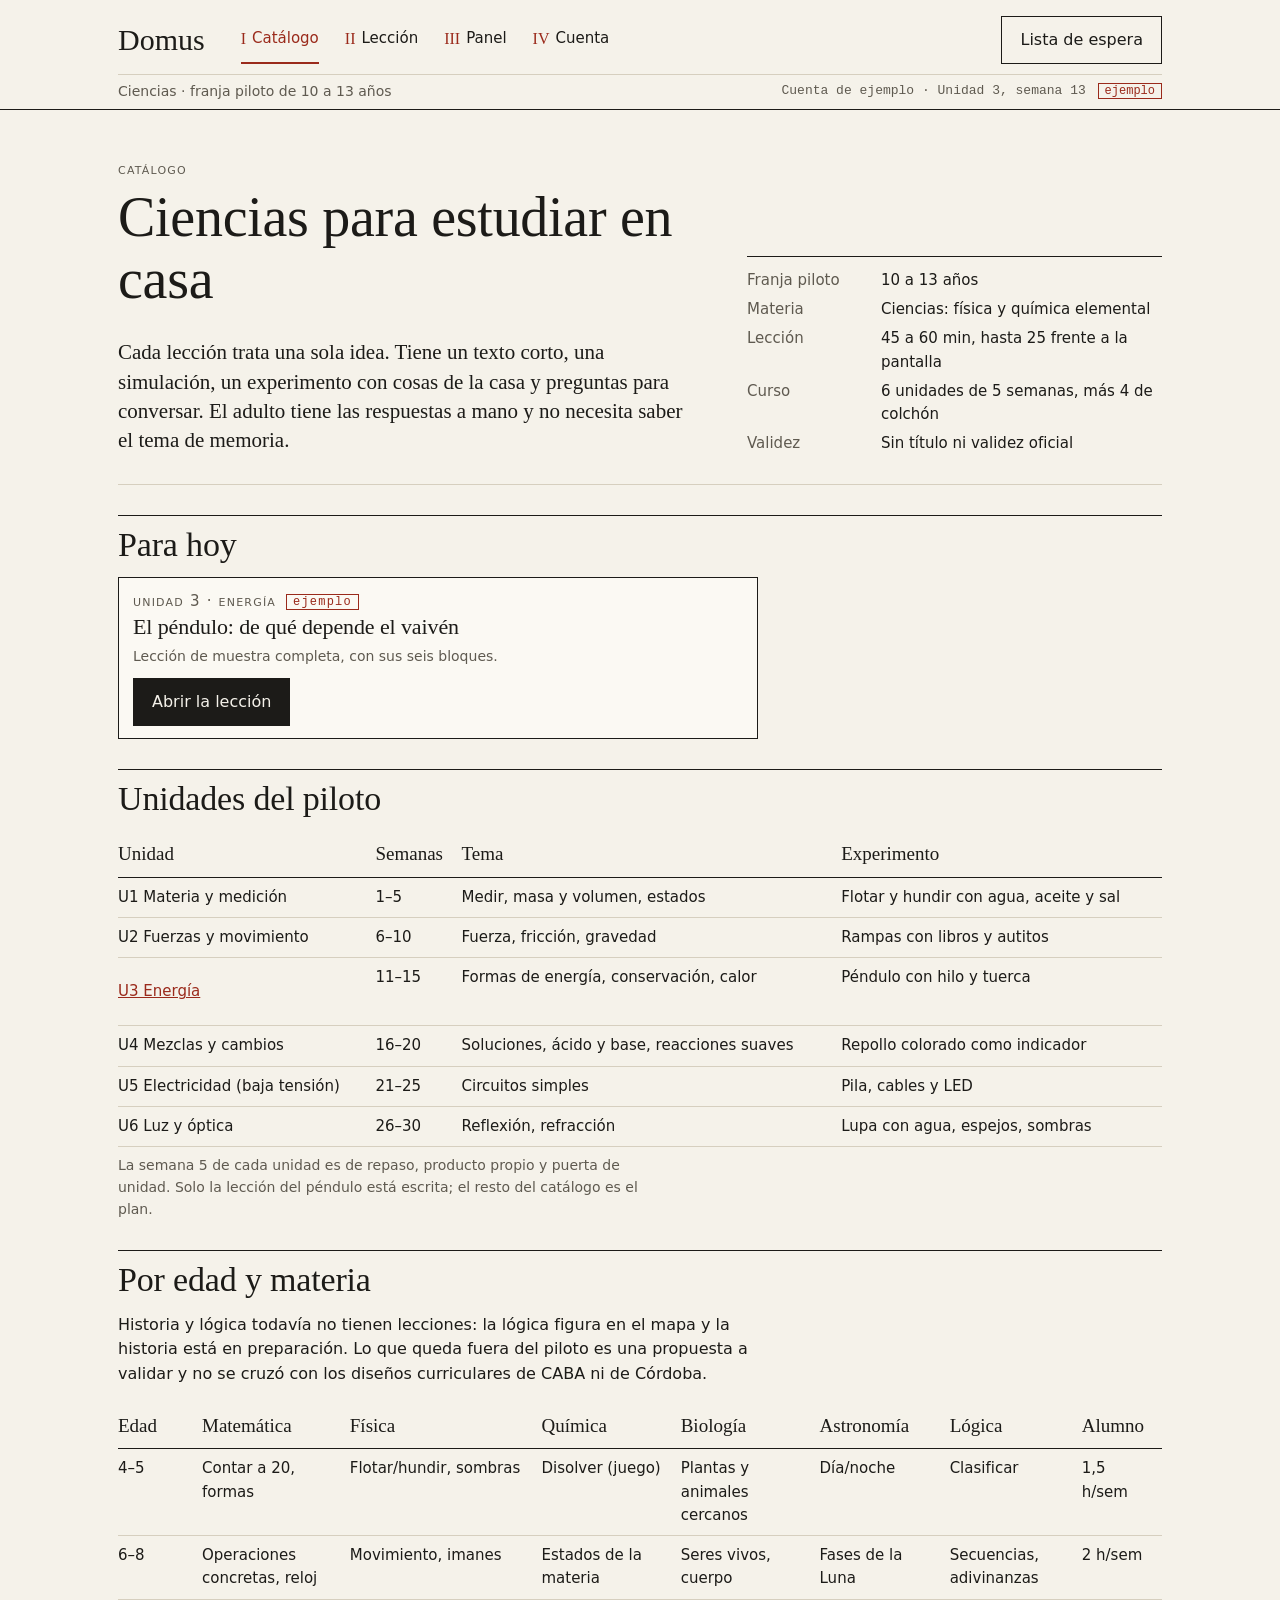
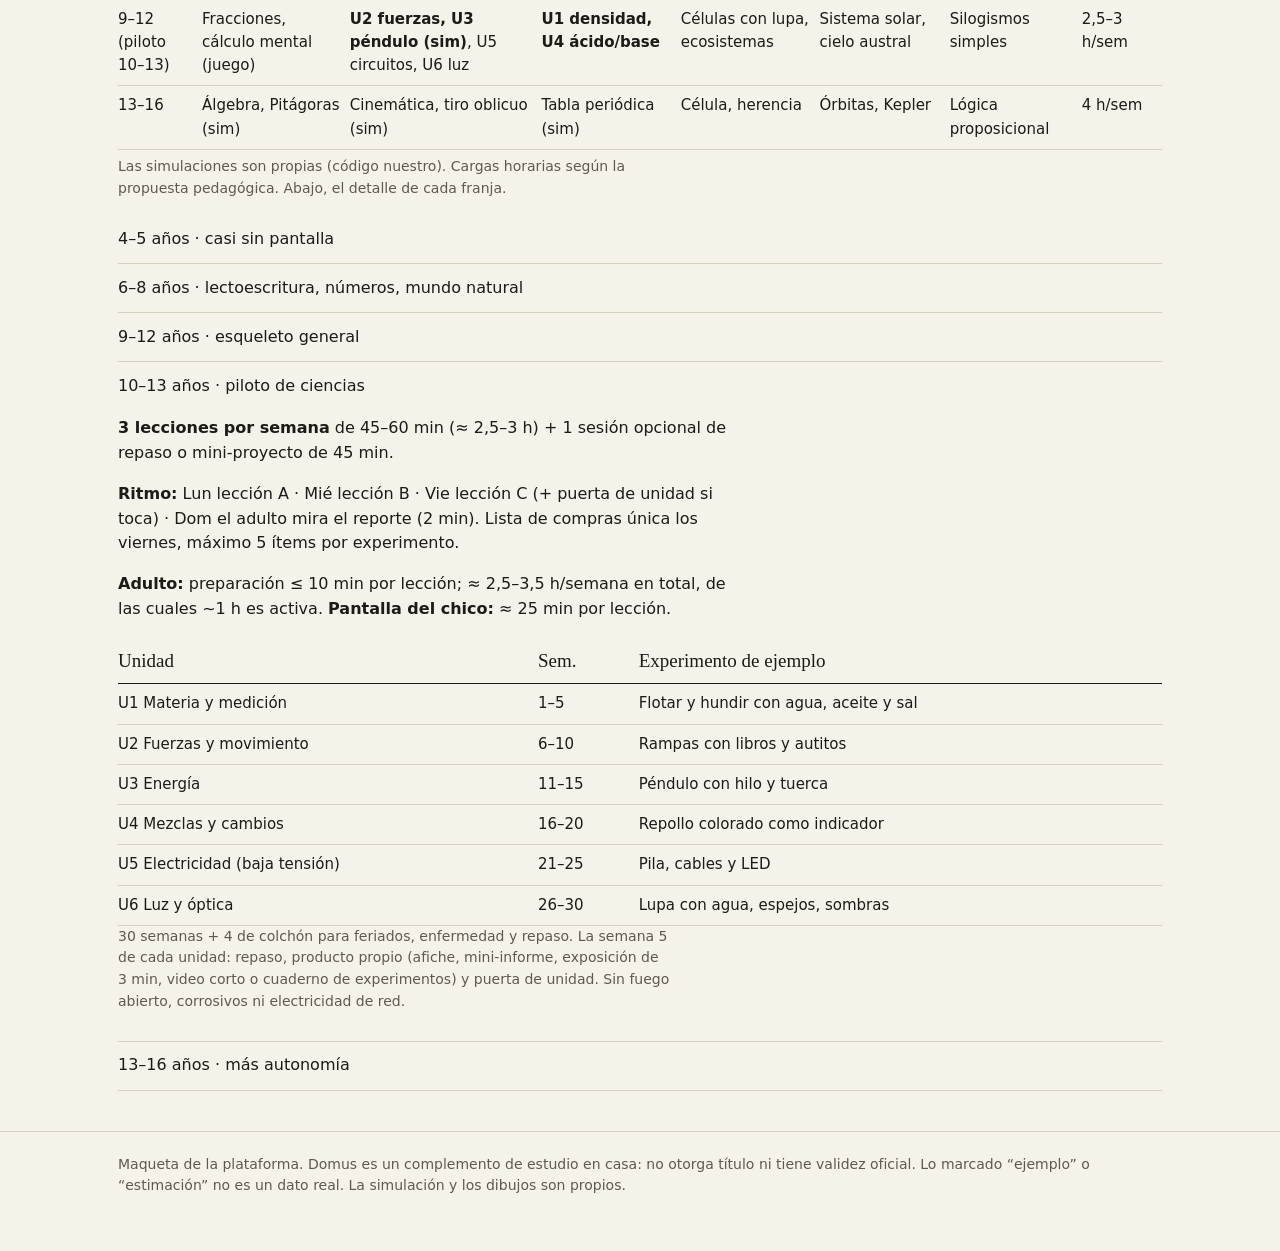
==== commit 32bc0934: "Prototipo v2: maqueta de plataforma" ====
--- a/index.html
+++ b/index.html
@@ -3,99 +3,110 @@
 <head>
 <meta charset="utf-8">
 <meta name="viewport" content="width=device-width,initial-scale=1">
-<title>Domus — Prototipo (borrador)</title>
-<meta name="description" content="Recursos para educar en casa: ciencias, historia y lógica. Prototipo de validación.">
+<title>Domus · Catálogo</title>
+<meta name="description" content="Plataforma de estudio en casa: ciencias, historia y lógica. Maqueta de la plataforma.">
 <style>
 :root{
- --paper:#f6f3ea;--paper2:#fbf9f3;--ink:#1b1a17;--mute:#6d675c;--rule:#cfc8b8;--line-strong:#8a8372;--acc:#6e1e1e;
+ --paper:#f5f2ea;--card:#fbf9f3;--ink:#1c1b18;--mute:#5f5a50;--rule:#d6cfbf;--line:#8a8372;--acc:#9a2a1b;
  --serif:'EB Garamond',Georgia,'Times New Roman',serif;
  --sans:'IBM Plex Sans',system-ui,-apple-system,'Segoe UI',Roboto,Arial,sans-serif;
+ --mono:'IBM Plex Mono',ui-monospace,Menlo,Consolas,monospace;
  --hit:48px;--measure:62ch;
- --t-sm:14px;--t-md:17px;--t-lg:20px;--t-xl:28px;--t-2xl:36px;
 }
 *{box-sizing:border-box}
-html{scroll-behavior:smooth;scroll-padding-top:12px;-webkit-text-size-adjust:100%}
-@media (prefers-reduced-motion:reduce){html{scroll-behavior:auto}}
-body{margin:0;background:var(--paper);color:var(--ink);font:400 var(--t-md)/1.55 var(--sans);padding-bottom:72px}
-h1,h2,h3{font-family:var(--serif);font-weight:500;line-height:1.15;margin:0 0 .5em}
-h1{font-size:34px}h2{font-size:var(--t-xl)}h3{font-size:22px}
+html{-webkit-text-size-adjust:100%;scroll-padding-top:70px}
+body{margin:0;background:var(--paper);color:var(--ink);font:400 16px/1.55 var(--sans);padding-bottom:64px}
+h1,h2,h3{font-family:var(--serif);font-weight:400;line-height:1.1;margin:0 0 .5em;letter-spacing:-.005em}
+h1{font-size:40px;margin-top:6px}h2{font-size:30px}h3{font-size:22px;font-weight:500}
 p{margin:0 0 1em;max-width:var(--measure)}
 a{color:var(--acc)}
-.wrap{max-width:860px;margin:0 auto;padding:0 18px}
-section{padding:36px 0;border-top:1px solid var(--ink)}
-.sc{font-size:var(--t-sm);letter-spacing:.08em;text-transform:uppercase;color:var(--mute);margin:0 0 8px}
-.lede{font-family:var(--serif);font-size:21px;line-height:1.4;color:var(--ink)}
-.small{font-size:var(--t-sm);color:var(--mute)}
-.num{font-variant-numeric:tabular-nums}
+code{font-family:var(--mono);font-size:.9em}
+.sc{font-variant:small-caps;letter-spacing:.08em;text-transform:lowercase;font-size:15px;color:var(--mute);margin:0 0 6px}
+.lede{font-family:var(--serif);font-size:21px;line-height:1.4;margin:14px 0 0;max-width:var(--measure)}
+.small{font-size:14px;color:var(--mute)}
+.wrap{max-width:1100px;margin:0 auto;padding:0 16px}
 :focus-visible{outline:3px solid var(--acc);outline-offset:2px}
-/* header & nav */
-header.top{border-bottom:1px solid var(--ink);background:var(--paper);position:sticky;top:0;z-index:20}
-header.top .wrap{display:flex;align-items:center;justify-content:space-between;min-height:56px}
-.brand{font-family:var(--serif);font-size:26px;text-decoration:none;color:var(--ink)}
-nav.main{position:fixed;left:0;right:0;bottom:0;z-index:30;background:var(--paper);border-top:1px solid var(--ink);display:flex}
-nav.main a{flex:1;min-height:56px;display:flex;align-items:center;justify-content:center;text-align:center;font-size:14px;text-decoration:none;color:var(--ink);padding:4px 2px}
-nav.main a:active{background:var(--rule)}
+/* header */
+header.top{border-bottom:1px solid var(--ink);background:var(--paper)}
+.top .bar1{display:flex;align-items:center;justify-content:space-between;gap:16px;padding:8px 0}
+.brand{font-family:var(--serif);font-size:30px;font-weight:500;text-decoration:none;color:var(--ink);white-space:nowrap}.brand i{color:var(--acc)}
+nav.tabs{position:fixed;left:0;right:0;bottom:0;z-index:30;background:var(--paper);border-top:1px solid var(--ink);display:flex}
+nav.tabs a{flex:1;min-height:56px;display:flex;flex-direction:column;align-items:center;justify-content:center;text-decoration:none;color:var(--ink);font-size:14px;border-top:3px solid transparent;margin-top:-1px}
+nav.tabs a span{font-family:var(--serif);color:var(--acc);font-size:16px;line-height:1}
+nav.tabs a[aria-current=page]{border-top-color:var(--acc);color:var(--acc)}
+.sub{border-top:1px solid var(--rule);padding:6px 0;font-size:14px;color:var(--mute);display:flex;justify-content:space-between;gap:12px;flex-wrap:wrap}
+.sub .mono{font-family:var(--mono);font-size:13px}
 @media(min-width:820px){
- body{padding-bottom:0}h1{font-size:50px}
- nav.main{position:static;border:0;background:none;width:auto}
- header.top .wrap{gap:24px}nav.main a{flex:none;padding:0 14px;font-size:15px}
-}
-/* buttons / inputs */
-.btn{display:inline-flex;align-items:center;justify-content:center;min-height:var(--hit);padding:10px 20px;font:500 16px var(--sans);background:var(--ink);color:var(--paper);border:1px solid var(--ink);cursor:pointer;text-decoration:none;border-radius:0}
-.btn:active{background:var(--acc);border-color:var(--acc)}
+ header.top{position:sticky;top:0;z-index:20}
+ body{padding-bottom:0}h1{font-size:56px}h2{font-size:34px}
+ .wrap{padding:0 28px}
+ .top .bar1{padding:16px 0 10px}
+ nav.tabs{position:static;border:0;background:none;gap:26px;width:auto;flex:1;margin-left:20px}
+ nav.tabs a{flex:none;flex-direction:row;gap:6px;min-height:var(--hit);border-top:0;border-bottom:2px solid transparent;margin:0;font-size:15px}
+ nav.tabs a[aria-current=page]{border-bottom-color:var(--acc)}
+}
+/* botones y campos */
+.btn{display:inline-flex;align-items:center;justify-content:center;min-height:var(--hit);padding:8px 18px;font:500 16px/1.2 var(--sans);background:var(--ink);color:var(--paper);border:1px solid var(--ink);cursor:pointer;text-decoration:none;border-radius:0}
+.btn:hover,.btn:active{background:var(--acc);border-color:var(--acc)}
 .btn.sec{background:transparent;color:var(--ink)}
-.btn.sec:active{background:var(--rule)}
-.btn[disabled]{opacity:.5}
-.row{display:flex;flex-wrap:wrap;gap:10px}
-input[type=email],select,textarea{width:100%;min-height:var(--hit);font:inherit;padding:10px 12px;background:var(--paper2);border:2px solid var(--line-strong);color:var(--ink);border-radius:0}
+.btn.sec:hover,.btn.sec:active{color:var(--acc);border-color:var(--acc);background:transparent}
+.btn[disabled]{opacity:.55;cursor:not-allowed}
+.row{display:flex;flex-wrap:wrap;gap:8px}
+input[type=email],input[type=number],select{width:100%;min-height:var(--hit);font:16px var(--sans);padding:8px 12px;background:var(--card);border:2px solid var(--line);color:var(--ink);border-radius:0}
 label{display:block;font-weight:500;margin:0 0 6px}
-.chip{display:inline-flex;align-items:center;min-height:var(--hit);padding:8px 14px;border:2px solid var(--line-strong);background:var(--paper2);font:inherit;color:var(--ink);cursor:pointer;border-radius:0;text-align:left}
-.chip[aria-pressed=true]{border-color:var(--ink);background:var(--ink);color:var(--paper)}
+.chip{display:inline-flex;align-items:center;min-height:var(--hit);padding:8px 14px;border:2px solid var(--line);background:var(--card);font:16px var(--sans);color:var(--ink);cursor:pointer;border-radius:0;text-align:left}
+.chip[aria-pressed=true],.chip[aria-checked=true]{border-color:var(--ink);background:var(--ink);color:var(--paper)}
 .chips{display:flex;flex-wrap:wrap;gap:8px}
-/* tags */
-.tag{display:inline-block;font-size:13px;padding:2px 8px;border:1px solid var(--line-strong);margin-right:6px;color:var(--ink)}
+.tag{display:inline-block;font:13px var(--mono);padding:2px 8px;border:1px solid var(--line);margin:0 6px 4px 0}
 .tag.scr{background:var(--ink);color:var(--paper);border-color:var(--ink)}
-.ej{display:inline-block;font-size:13px;font-weight:600;color:var(--acc);border:1px solid var(--acc);padding:1px 6px;margin-left:4px;vertical-align:middle}
-.notice{border:1px solid var(--ink);background:var(--paper2);padding:12px 14px;margin:16px 0;font-size:16px}
-/* lesson blocks */
-.block{border:1px solid var(--ink);background:var(--paper2);margin:18px 0}
-.block>h3{margin:0;padding:12px 14px;border-bottom:1px solid var(--ink);display:flex;flex-wrap:wrap;gap:6px 10px;align-items:baseline}
-.block>h3 .n{font-size:16px;color:var(--acc);font-family:var(--sans)}
-.block .in{padding:14px}
+.ej{display:inline-block;font:12px var(--mono);color:var(--acc);border:1px solid var(--acc);padding:0 6px;margin-left:4px;vertical-align:middle;white-space:nowrap}
+.notice{border:1px solid var(--ink);background:var(--card);padding:12px 14px;margin:16px 0}
+/* vistas */
+.view{display:none;padding:20px 0 40px}
+.view.on{display:block}
+.intro{display:grid;gap:22px;padding:8px 0 24px;border-bottom:1px solid var(--rule)}
+dl.props{display:grid;grid-template-columns:120px 1fr;gap:6px 14px;font-size:15px;margin:0;border-top:1px solid var(--ink);padding-top:12px}
+dl.props dt{color:var(--mute)}dl.props dd{margin:0}
+@media(min-width:820px){.intro{grid-template-columns:7fr 5fr;gap:48px;align-items:end;padding:28px 0}}
+.sec-h{border-top:1px solid var(--ink);padding-top:10px;margin:30px 0 14px}
+.grid{display:grid;gap:14px}
+@media(min-width:760px){.grid.c2{grid-template-columns:1fr 1fr}.grid.c3{grid-template-columns:1fr 1fr 1fr}}
+.card{border:1px solid var(--ink);padding:12px 14px;background:var(--card)}
+.card h2,.card h3{margin-bottom:.3em;font-size:22px;font-weight:500}
+.tbl{width:100%;border-collapse:collapse;font-size:15px}
+.tbl th,.tbl td{text-align:left;border-bottom:1px solid var(--rule);padding:8px 10px 8px 0;vertical-align:top}
+.tbl thead th,.tbl tr:first-child th{font-family:var(--serif);font-size:19px;font-weight:500;border-bottom:1px solid var(--ink)}
+.scroll{overflow-x:auto}
+details{border-bottom:1px solid var(--rule)}
+summary{min-height:var(--hit);display:flex;align-items:center;cursor:pointer;font-weight:500;padding:4px 0}
 ol.steps,ul.plain{padding-left:22px;margin:0 0 1em}
 ol.steps li,ul.plain li{margin-bottom:.4em}
-.tbl{width:100%;border-collapse:collapse;font-size:16px}
-.tbl th,.tbl td{text-align:left;border-bottom:1px solid var(--line-strong);padding:8px 6px;vertical-align:top}
-.tbl th{font-size:14px;color:var(--mute);font-weight:500}
-.scroll{overflow-x:auto}
-/* sim */
-.sim{border:1px solid var(--ink);background:var(--paper)}
-.sim canvas{display:block;width:100%;height:360px;touch-action:none;background:var(--paper2)}
-.ctrl{padding:12px 14px}
-.ctrl .line{display:flex;align-items:center;gap:8px;margin-bottom:6px}
-.ctrl .line span.lab{min-width:96px;font-size:16px}
-.ctrl input[type=range]{flex:1;height:44px;margin:0;accent-color:var(--acc);touch-action:pan-y}
-.step{min-width:44px;min-height:44px;padding:0;font-size:22px}
-.readout{font-variant-numeric:tabular-nums;border-top:1px solid var(--ink);padding:10px 14px;font-size:16px;background:var(--paper2)}
-details{border-bottom:1px solid var(--line-strong)}
-summary{min-height:var(--hit);display:flex;align-items:center;cursor:pointer;font-weight:500;padding:6px 0}
-.q{border-top:1px solid var(--line-strong);padding:12px 0}
+/* lección */
+.block{border:1px solid var(--ink);background:var(--card);margin:18px 0}
+.block>h2{margin:0;padding:10px 14px;border-bottom:1px solid var(--ink);display:flex;flex-wrap:wrap;gap:4px 10px;align-items:baseline;font-size:22px}
+.block>h2 .n{font:600 14px var(--sans);color:var(--acc);font-variant:small-caps;letter-spacing:.06em}
+.block .in{padding:14px}
+.q{border-top:1px solid var(--rule);padding:12px 0}
 .mark{display:flex;gap:8px;margin-top:8px;flex-wrap:wrap}
 .opt{display:block;width:100%;text-align:left;margin:6px 0}
 .fb{margin-top:8px;padding:10px 12px;border-left:4px solid var(--ink);background:var(--paper)}
 .fb.bad{border-left-color:var(--acc)}
-.sr{position:absolute;left:-9999px}
-/* panel */
-.panel{border:2px solid var(--ink);background:var(--paper2);padding:14px}
-.grid{display:grid;gap:14px}
-@media(min-width:700px){.grid.c2{grid-template-columns:1fr 1fr}.grid.c3{grid-template-columns:1fr 1fr 1fr}}
-.card{border:1px solid var(--ink);padding:12px 14px;background:var(--paper2)}
-.card h3{font-size:21px}
+/* sim */
+.sim{border:1px solid var(--ink);background:var(--card)}
+.sim canvas{display:block;width:100%;height:360px;touch-action:none;background:var(--card);border-bottom:1px solid var(--ink)}
+.ctrl{padding:10px 14px}
+.ctrl .line{display:flex;align-items:center;gap:8px;margin-bottom:4px}
+.ctrl .line span.lab{min-width:84px}
+.ctrl input[type=range]{flex:1;height:44px;margin:0;accent-color:var(--acc);touch-action:pan-y}
+.step{min-width:44px;min-height:44px;padding:0;font-size:22px}
+.insp{background:var(--ink);color:#ece6d6;font:14px/1.6 var(--mono);padding:12px 14px;white-space:pre-line}
+.readout{font:14px/1.6 var(--mono);border-top:1px solid var(--rule);padding:10px 14px}
 .bar{height:14px;border:1px solid var(--ink);background:var(--paper);position:relative;margin:4px 0 8px}
 .bar>i{position:absolute;left:0;top:0;bottom:0;background:var(--ink)}
 .bar>b{position:absolute;top:-4px;bottom:-4px;width:2px;background:var(--acc)}
+/* panel */
 .sema{display:inline-flex;align-items:center;gap:6px;font-weight:500}
-.sema .d{width:22px;height:22px;border:2px solid var(--ink);display:inline-flex;align-items:center;justify-content:center;font-size:14px;line-height:1}
+.sema .d{width:22px;height:22px;border:2px solid var(--ink);display:inline-flex;align-items:center;justify-content:center;font-size:14px;line-height:1;flex:none}
 .sema.g .d{background:var(--ink);color:var(--paper)}
 .sema.y .d{background:linear-gradient(90deg,var(--ink) 50%,var(--paper) 50%)}
 .sema.r .d{border-color:var(--acc);color:var(--acc);background:var(--paper)}
@@ -103,58 +114,145 @@
 .check{display:flex;align-items:center;gap:10px;min-height:var(--hit);border-bottom:1px solid var(--rule)}
 .check input{width:26px;height:26px;accent-color:var(--acc);flex:none}
 .check label{margin:0;font-weight:400;flex:1}
-footer{border-top:1px solid var(--ink);padding:28px 0 40px;font-size:15px;color:var(--mute)}
+.pill{font:13px var(--mono);padding:1px 8px;border:1px solid var(--line);white-space:nowrap}
+/* modal */
+dialog{border:1px solid var(--ink);background:var(--paper);color:var(--ink);padding:0;width:min(480px,calc(100% - 24px));border-radius:0}
+dialog::backdrop{background:rgba(28,27,24,.55)}
+dialog .hd{display:flex;justify-content:space-between;align-items:center;border-bottom:1px solid var(--ink);padding:6px 6px 6px 16px}
+dialog .bd{padding:16px}
+footer{border-top:1px solid var(--rule);padding:22px 0 40px;font-size:14px;color:var(--mute)}
+.tbl a{display:inline-block;padding:14px 0}
+.check label{min-height:var(--hit);display:flex;align-items:center}
+.ctrl .line span.lab{display:inline}
+
 </style>
 </head>
 <body>
 <header class="top"><div class="wrap">
- <a class="brand" href="#inicio">Domus</a>
- <nav class="main" aria-label="Principal">
-  <a href="#inicio">Inicio</a><a href="#leccion">Lección</a><a href="#panel">Panel</a><a href="#edades">Edades</a><a href="#planes">Planes</a>
- </nav>
- <a class="btn sec" href="#espera" style="min-height:44px;padding:6px 14px">Lista de espera</a>
+ <div class="bar1">
+  <a class="brand" href="#/catalogo">Domus</a>
+  <nav class="tabs" aria-label="Principal">
+   <a href="#/catalogo" data-v="catalogo"><span>I</span>Catálogo</a>
+   <a href="#/leccion" data-v="leccion"><span>II</span>Lección</a>
+   <a href="#/panel" data-v="panel"><span>III</span>Panel</a>
+   <a href="#/cuenta" data-v="cuenta"><span>IV</span>Cuenta</a>
+  </nav>
+  <button class="btn sec" type="button" data-wl>Lista de espera</button>
+ </div>
+ <div class="sub"><span>Ciencias · franja piloto de 10 a 13 años</span><span class="mono">Cuenta de ejemplo · Unidad 3, semana 13 <span class="ej">ejemplo</span></span></div>
 </div></header>
 
-<main>
-<!-- PORTADA -->
-<section id="inicio" style="border-top:0"><div class="wrap">
- <p class="sc">Prototipo · borrador para validar</p>
- <h1>Aprender ciencias en casa, con una guía clara para el adulto.</h1>
- <p class="lede">Lecciones cortas de ciencias duras, historia y lógica: una historia, una simulación, un experimento con materiales de casa y preguntas para conversar. El adulto no necesita saber la respuesta de memoria.</p>
- <div class="row" style="margin:18px 0">
-  <a class="btn" href="#leccion">Probar una lección</a>
-  <a class="btn sec" href="#espera">Anotarme en la lista de espera</a>
+<main class="wrap">
+
+<!-- I. CATÁLOGO -->
+<div class="view" id="v-catalogo">
+ <div class="intro">
+  <div>
+   <p class="sc">Catálogo</p>
+   <h1>Ciencias para estudiar en casa</h1>
+   <p class="lede">Cada lección trata una sola idea. Tiene un texto corto, una simulación, un experimento con cosas de la casa y preguntas para conversar. El adulto tiene las respuestas a mano y no necesita saber el tema de memoria.</p>
+  </div>
+  <dl class="props">
+   <dt>Franja piloto</dt><dd>10 a 13 años</dd>
+   <dt>Materia</dt><dd>Ciencias: física y química elemental</dd>
+   <dt>Lección</dt><dd>45 a 60 min, hasta 25 frente a la pantalla</dd>
+   <dt>Curso</dt><dd>6 unidades de 5 semanas, más 4 de colchón</dd>
+   <dt>Validez</dt><dd>Sin título ni validez oficial</dd>
+  </dl>
  </div>
- <div class="grid c3" style="margin-top:22px">
-  <div class="card"><h3>Poca pantalla</h3><p class="small" style="font-size:16px;color:var(--ink)">Hasta 25 minutos frente a la pantalla por lección. El resto es mesa, manos y conversación.</p></div>
-  <div class="card"><h3>Dominio, no apuro</h3><p style="font-size:16px">Se avanza cuando se entendió, nunca por tiempo. Sin puntos, rachas ni medallas.</p></div>
-  <div class="card"><h3>Guía para el adulto</h3><p style="font-size:16px">5 preguntas por lección con respuesta modelo, y una pantalla “Si se traba”.</p></div>
+
+ <h2 class="sec-h">Para hoy</h2>
+ <div class="card" style="max-width:640px">
+  <p class="sc" style="margin-bottom:2px">Unidad 3 · Energía <span class="ej">ejemplo</span></p>
+  <h3>El péndulo: de qué depende el vaivén</h3>
+  <p class="small" style="margin-bottom:10px">Lección de muestra completa, con sus seis bloques.</p>
+  <a class="btn" href="#/leccion">Abrir la lección</a>
  </div>
- <div class="notice"><b>Importante:</b> Domus es un complemento de estudio en casa. <b>No otorga título ni tiene validez oficial.</b> Este prototipo es una maqueta: los datos que ves en el panel son de <span class="ej">ejemplo</span>.</div>
-</div></section>
-
-<!-- LECCIÓN -->
-<section id="leccion"><div class="wrap">
- <p class="sc">Lección de muestra · Ciencias · Unidad 3 (Energía)</p>
- <h2>El péndulo: ¿de qué depende el vaivén?</h2>
- <p><span class="tag">10–13 años</span><span class="tag">45–60 min</span><span class="tag scr">≈ 25 min con pantalla</span> <span class="tag">Borrador v0.1</span></p>
+
+ <h2 class="sec-h">Unidades del piloto</h2>
+ <div class="scroll" tabindex="0"><table class="tbl" aria-label="Unidades del piloto" style="min-width:560px">
+  <tr><th>Unidad</th><th>Semanas</th><th>Tema</th><th>Experimento</th></tr>
+  <tr><td>U1 Materia y medición</td><td>1–5</td><td>Medir, masa y volumen, estados</td><td>Flotar y hundir con agua, aceite y sal</td></tr>
+  <tr><td>U2 Fuerzas y movimiento</td><td>6–10</td><td>Fuerza, fricción, gravedad</td><td>Rampas con libros y autitos</td></tr>
+  <tr><td><a href="#/leccion">U3 Energía</a></td><td>11–15</td><td>Formas de energía, conservación, calor</td><td>Péndulo con hilo y tuerca</td></tr>
+  <tr><td>U4 Mezclas y cambios</td><td>16–20</td><td>Soluciones, ácido y base, reacciones suaves</td><td>Repollo colorado como indicador</td></tr>
+  <tr><td>U5 Electricidad (baja tensión)</td><td>21–25</td><td>Circuitos simples</td><td>Pila, cables y LED</td></tr>
+  <tr><td>U6 Luz y óptica</td><td>26–30</td><td>Reflexión, refracción</td><td>Lupa con agua, espejos, sombras</td></tr>
+ </table></div>
+ <p class="small" style="margin-top:8px">La semana 5 de cada unidad es de repaso, producto propio y puerta de unidad. Solo la lección del péndulo está escrita; el resto del catálogo es el plan.</p>
+
+ <h2 class="sec-h">Por edad y materia</h2>
+ <p>Historia y lógica todavía no tienen lecciones: la lógica figura en el mapa y la historia está en preparación. Lo que queda fuera del piloto es una propuesta a validar y no se cruzó con los diseños curriculares de CABA ni de Córdoba.</p>
+ <div class="scroll" tabindex="0"><table class="tbl" aria-label="Mapa de materias por edad" style="min-width:760px">
+  <tr><th>Edad</th><th>Matemática</th><th>Física</th><th>Química</th><th>Biología</th><th>Astronomía</th><th>Lógica</th><th>Alumno</th></tr>
+  <tr><td>4–5</td><td>Contar a 20, formas</td><td>Flotar/hundir, sombras</td><td>Disolver (juego)</td><td>Plantas y animales cercanos</td><td>Día/noche</td><td>Clasificar</td><td>1,5 h/sem</td></tr>
+  <tr><td>6–8</td><td>Operaciones concretas, reloj</td><td>Movimiento, imanes</td><td>Estados de la materia</td><td>Seres vivos, cuerpo</td><td>Fases de la Luna</td><td>Secuencias, adivinanzas</td><td>2 h/sem</td></tr>
+  <tr><td>9–12 (piloto 10–13)</td><td>Fracciones, cálculo mental (juego)</td><td><b>U2 fuerzas, U3 péndulo (sim)</b>, U5 circuitos, U6 luz</td><td><b>U1 densidad, U4 ácido/base</b></td><td>Células con lupa, ecosistemas</td><td>Sistema solar, cielo austral</td><td>Silogismos simples</td><td>2,5–3 h/sem</td></tr>
+  <tr><td>13–16</td><td>Álgebra, Pitágoras (sim)</td><td>Cinemática, tiro oblicuo (sim)</td><td>Tabla periódica (sim)</td><td>Célula, herencia</td><td>Órbitas, Kepler</td><td>Lógica proposicional</td><td>4 h/sem</td></tr>
+ </table></div>
+ <p class="small" style="margin:6px 0 16px">Las simulaciones son propias (código nuestro). Cargas horarias según la propuesta pedagógica. Abajo, el detalle de cada franja.</p>
+
+ <details><summary>4–5 años · casi sin pantalla</summary><div style="padding:6px 0 14px">
+  <p><b>Foco:</b> lenguaje oral, sonidos y primeras letras, escribir el propio nombre, contar hasta 10–20, tamaños y espacio, naturaleza cercana.</p>
+  <p><b>Modo:</b> un cuento por unidad (~6 semanas): escuchar, renarrar con imágenes, dramatizar, dibujar. <b>5 sesiones de 15–25 min</b> (≈ 1,5 h).</p>
+  <p><b>Semana de ejemplo:</b> Lun escuchar y renarrar · Mar juego de sonidos y rimas · Mié dibujar el personaje y contar objetos · Jue dramatizar · Vie escribir el nombre y mirar juntos lo hecho.</p>
+  <p class="small">El adulto conduce todo: ~1,5–2 h/semana; preparación 5–10 min por sesión.</p></div></details>
+
+ <details><summary>6–8 años · lectoescritura, números, mundo natural</summary><div style="padding:6px 0 14px">
+  <p><b>Foco:</b> relación sonido–letra, comprensión de cuentos cortos, números con material concreto, reloj y calendario, seres vivos.</p>
+  <p><b>Modo:</b> un cuento corto por semana, con lectura en 4 tiempos y juegos de clasificar y ordenar. <b>4 lecciones de 30–40 min</b> (≈ 2–2,5 h).</p>
+  <p><b>Semana de ejemplo:</b> Lun lectura del cuento · Mar sonidos y escritura de oraciones · Mié matemática con objetos o juego con reglas · Jue mini-experimento u observación + dibujo · Vie renarración oral y repaso.</p>
+  <p class="small">Adulto: lee en voz alta, escucha, marca ✔ ◐ ✘ por lección; 5 min diarios de lectura del chico con atención completa. ~2–2,5 h/semana.</p></div></details>
+
+ <details><summary>9–12 años · esqueleto general</summary><div style="padding:6px 0 14px">
+  <p><b>Foco:</b> ciencias, matemática por problemas y juegos, lectura de libros completos, un proyecto con producto por unidad.</p>
+  <p><b>Modo:</b> preguntas y experimentos, juegos con reglas, lectura silenciosa con notas, debate corto en familia.</p>
+  <p><b>Carga:</b> chico 2,5–3 h/semana. El adulto pregunta, escucha y supervisa experimentos.</p></div></details>
+
+ <details open><summary>10–13 años · piloto de ciencias</summary><div style="padding:6px 0 14px">
+  <p><b>3 lecciones por semana</b> de 45–60 min (≈ 2,5–3 h) + 1 sesión opcional de repaso o mini-proyecto de 45 min.</p>
+  <p><b>Ritmo:</b> Lun lección A · Mié lección B · Vie lección C (+ puerta de unidad si toca) · Dom el adulto mira el reporte (2 min). Lista de compras única los viernes, máximo 5 ítems por experimento.</p>
+  <p><b>Adulto:</b> preparación ≤ 10 min por lección; ≈ 2,5–3,5 h/semana en total, de las cuales ~1 h es activa. <b>Pantalla del chico:</b> ≈ 25 min por lección.</p>
+  <div class="scroll" tabindex="0"><table class="tbl" aria-label="Unidades del piloto">
+   <tr><th>Unidad</th><th>Sem.</th><th>Experimento de ejemplo</th></tr>
+   <tr><td>U1 Materia y medición</td><td>1–5</td><td>Flotar y hundir con agua, aceite y sal</td></tr>
+   <tr><td>U2 Fuerzas y movimiento</td><td>6–10</td><td>Rampas con libros y autitos</td></tr>
+   <tr><td>U3 Energía</td><td>11–15</td><td>Péndulo con hilo y tuerca</td></tr>
+   <tr><td>U4 Mezclas y cambios</td><td>16–20</td><td>Repollo colorado como indicador</td></tr>
+   <tr><td>U5 Electricidad (baja tensión)</td><td>21–25</td><td>Pila, cables y LED</td></tr>
+   <tr><td>U6 Luz y óptica</td><td>26–30</td><td>Lupa con agua, espejos, sombras</td></tr>
+  </table></div>
+  <p class="small">30 semanas + 4 de colchón para feriados, enfermedad y repaso. La semana 5 de cada unidad: repaso, producto propio (afiche, mini-informe, exposición de 3 min, video corto o cuaderno de experimentos) y puerta de unidad. Sin fuego abierto, corrosivos ni electricidad de red.</p></div></details>
+
+ <details><summary>13–16 años · más autonomía</summary><div style="padding:6px 0 14px">
+  <p><b>Foco:</b> física y química con álgebra básica, lectura analítica y escritura argumentada.</p>
+  <p><b>Modo:</b> contrato semanal, entregas escritas, discusión de lecturas. <b>Carga del chico:</b> ~4 h/semana.</p>
+  <p class="small">El adulto supervisa el reporte, conversa y ayuda a ordenar el uso de pantallas con límites claros.</p></div></details>
+
+</div>
+
+<!-- II. LECCIÓN -->
+<div class="view" id="v-leccion">
+<p class="sc"><a href="#/catalogo" style="color:inherit">Catálogo</a> · Ciencias · Unidad 3 · Energía</p>
+ <h1>El péndulo: ¿de qué depende el vaivén?</h1>
+ <p><span class="tag">10–13 años</span><span class="tag">45–60 min</span><span class="tag scr">≈ 25 min con pantalla</span> </p>
  <p>La idea de la lección: <b>el tiempo de un vaivén depende del largo del hilo, no de la masa.</b></p>
 
- <div class="scroll"><table class="tbl" aria-label="Bloques de la lección">
+ <div class="scroll" tabindex="0"><table class="tbl" aria-label="Bloques de la lección">
   <tr><th>#</th><th>Bloque</th><th>Min</th><th>Pantalla</th></tr>
-  <tr><td>1</td><td>Historia y pregunta</td><td>3–5</td><td>Sí</td></tr>
+  <tr><td>1</td><td>Historia y pregunta</td><td>3</td><td>Sí</td></tr>
   <tr><td>2</td><td>Texto corto</td><td>7</td><td>Sí</td></tr>
   <tr><td>3</td><td>Simulación guiada</td><td>10</td><td>Sí</td></tr>
   <tr><td>4</td><td>Experimento casero</td><td>15–20</td><td>No</td></tr>
   <tr><td>5</td><td>Preguntas para conversar</td><td>10</td><td>No</td></tr>
   <tr><td>6</td><td>Chequeo de dominio</td><td>5</td><td>Sí</td></tr>
  </table></div>
- <p class="small" style="margin-top:8px">Pantalla: bloques 1, 2, 3 y 6 ≈ 25 min. Los minutos son valores de arranque que el piloto va a ajustar. Sin fuego ni electricidad de red.</p>
+ <p class="small" style="margin-top:8px">Pantalla: bloques 1, 2, 3 y 6 = 3 + 7 + 10 + 5 = 25 min. Los minutos son valores de arranque que el piloto va a ajustar. Sin fuego ni electricidad de red.</p>
 
  <!-- B1 -->
- <div class="block" id="b1"><h3><span class="n">Bloque 1</span> Historia y pregunta <span class="tag scr">pantalla · 3–5 min</span></h3><div class="in">
+ <div class="block" id="b1"><h2><span class="n">Bloque 1</span> Historia y pregunta <span class="tag scr">pantalla · 3 min</span></h2><div class="in">
   <p>En una plaza hay una hamaca. Tu hermano chico pesa mucho menos que vos. Si los dos se hamacan con las mismas cadenas, <b>¿quién tarda más en ir y volver: él, vos, o tardan igual?</b></p>
-  <p class="small">Se dice que Galileo se puso a pensar en esto mirando una lámpara que oscilaba (es una anécdota tradicional que no verificamos).</p>
+  <p class="small">Una hamaca no es un péndulo perfecto (la persona se sienta y se impulsa), pero se parece mucho. Se dice que Galileo se puso a pensar en esto mirando una lámpara que oscilaba (es una anécdota tradicional que no verificamos).</p>
   <p><b>Antes de seguir, anotá tu predicción.</b> Elegí una opción en cada pregunta (y si querés, escribí por qué en tu cuaderno).</p>
   <p style="margin-bottom:6px"><b>A.</b> Si el más liviano y el más pesado se hamacan igual…</p>
   <div class="chips" role="group" aria-label="Predicción A">
@@ -172,7 +270,7 @@
  </div></div>
 
  <!-- B2 -->
- <div class="block" id="b2"><h3><span class="n">Bloque 2</span> Texto corto <span class="tag scr">pantalla · 7 min</span></h3><div class="in">
+ <div class="block" id="b2"><h2><span class="n">Bloque 2</span> Texto corto <span class="tag scr">pantalla · 7 min</span></h2><div class="in">
   <details><summary>Cómo trabajar este texto (4 tiempos)</summary>
    <ol class="steps" style="padding-top:8px">
     <li><b>Antes:</b> mirar el dibujo, adivinar de qué trata y pensar una pregunta propia.</li>
@@ -199,12 +297,12 @@
   <p>Medimos tres cosas: el <b>largo</b> del hilo (L, en metros), el período (T, en segundos) y el <b>ángulo</b> desde el que lo soltamos, también llamado amplitud.</p>
   <p>Si el ángulo es chico (hasta unos 20°), el período sigue una regla: <b>T = 2π · √(L / g)</b>, donde <i>g</i> es la aceleración de la gravedad. En Buenos Aires vale unos <b>9,797 m/s²</b>.</p>
   <p>Fijate que <b>la masa no aparece</b> en la regla. Y que el largo está dentro de una raíz: para duplicar el período hay que <b>cuadruplicar</b> el largo.</p>
-  <p class="small"><b>Palabras nuevas (5):</b> péndulo · oscilación · período · amplitud · gravedad. Texto de borrador de Ciencias, ~250 palabras. El valor de g de Buenos Aires viene de tablas de gravedad local y del IGN (fuentes en <code>contenido/ciencias-leccion-muestra.md</code>).</p>
+  <p class="small"><b>Palabras nuevas (5):</b> péndulo · oscilación · período · amplitud · gravedad. Texto de unas 250 palabras. El valor de g de Buenos Aires sale de tablas de gravedad local y del IGN.</p>
  </div></div>
 
  <!-- B3 -->
- <div class="block" id="b3"><h3><span class="n">Bloque 3</span> Simulación guiada <span class="tag scr">pantalla · 10 min</span></h3><div class="in">
-  <p>Simulación propia (sin recursos de terceros). <b>Arrastrá la pesa con el dedo</b> para elegir el ángulo y soltala, o usá los controles y el botón “Soltar”.</p>
+ <div class="block" id="b3"><h2><span class="n">Bloque 3</span> Simulación guiada <span class="tag scr">pantalla · 10 min</span></h2><div class="in">
+  <p><b>Arrastrá la pesa con el dedo</b> para elegir el ángulo y soltala, o usá los controles y el botón “Soltar”.</p>
   <p class="small" id="predecho">Tu predicción del bloque 1: aún sin elegir.</p>
   <div class="sim">
    <canvas id="cv" role="img" aria-label="Péndulo simple: se puede arrastrar la pesa para elegir el ángulo y soltarla"></canvas>
@@ -213,61 +311,64 @@
     <div class="line"><span class="lab">Largo</span><button class="btn sec step" data-st="L:-0.05" aria-label="Menos largo">−</button><input type="range" id="L" min="0.10" max="2.00" step="0.01" value="1.00" aria-label="Largo en metros"><button class="btn sec step" data-st="L:0.05" aria-label="Más largo">+</button></div>
     <div class="line"><span class="lab">Masa</span><button class="btn sec step" data-st="M:-0.05" aria-label="Menos masa">−</button><input type="range" id="M" min="0.05" max="1.00" step="0.05" value="0.50" aria-label="Masa en kilogramos"><button class="btn sec step" data-st="M:0.05" aria-label="Más masa">+</button></div>
     <div class="line"><span class="lab">Ángulo</span><button class="btn sec step" data-st="A:-1" aria-label="Menos ángulo">−</button><input type="range" id="A" min="5" max="60" step="1" value="10" aria-label="Ángulo inicial en grados"><button class="btn sec step" data-st="A:1" aria-label="Más ángulo">+</button></div>
-    <label for="G" style="margin-top:8px">Gravedad</label>
-    <select id="G"><option value="9.797" selected>Buenos Aires (9,797 m/s²)</option><option value="1.62">Luna (1,62 m/s² · a verificar)</option><option value="3.71">Marte (3,71 m/s² · a verificar)</option><option value="24.79">Júpiter (24,79 m/s² · a verificar)</option><option value="manual">Otra (manual)</option></select>
-    <div id="gman" hidden style="margin-top:8px"><label for="gnum">g manual (1,0 a 25,0 m/s²)</label><input id="gnum" type="number" inputmode="decimal" min="1" max="25" step="0.01" value="9.80" style="width:100%;min-height:48px;font:inherit;padding:8px 12px;background:var(--paper2);border:2px solid var(--line-strong);border-radius:0"></div>
-    <details style="margin-top:8px"><summary>Avanzado: rozamiento</summary>
-     <div class="line" style="padding-top:6px"><span class="lab">Rozamiento</span><button class="btn sec step" data-st="B:-0.05" aria-label="Menos rozamiento">−</button><input type="range" id="B" min="0" max="0.5" step="0.01" value="0" aria-label="Amortiguamiento en 1 sobre segundo"><button class="btn sec step" data-st="B:0.05" aria-label="Más rozamiento">+</button></div>
-     <p class="small" style="margin:0">Con 0 el péndulo no pierde energía.</p></details>
     <div class="row" style="margin-top:12px"><button class="btn sec" id="chrono">Cronómetro: 10 oscilaciones</button></div>
    </div>
-   <div class="readout" id="ro" aria-live="off"></div>
-   <div class="readout" id="en" aria-hidden="true">
+   <div class="insp" id="ro" aria-live="off"></div>
+   <details style="margin:0;border-top:1px solid var(--ink)"><summary style="padding:0 14px">Avanzado: gravedad, rozamiento y energía</summary>
+   <div class="ctrl" style="padding-top:4px"><label for="G" style="margin-top:8px">Gravedad</label>
+    <select id="G"><option value="9.797" selected>Buenos Aires (9,797 m/s²)</option><option value="1.62">Luna (1,62 m/s²)</option><option value="3.71">Marte (3,71 m/s²)</option><option value="24.79">Júpiter (24,79 m/s², a nivel de las nubes)</option><option value="manual">Otra (manual)</option></select>
+    <div id="gman" hidden style="margin-top:8px"><label for="gnum">g manual (1,0 a 25,0 m/s²)</label><input id="gnum" type="number" inputmode="decimal" min="1" max="25" step="0.01" value="9.80" style="width:100%;min-height:48px;font:inherit;padding:8px 12px;background:var(--paper2);border:2px solid var(--line-strong);border-radius:0"></div>
+    
+     <div class="line" style="padding-top:6px"><span class="lab">Rozamiento</span><button class="btn sec step" data-st="B:-0.05" aria-label="Menos rozamiento">−</button><input type="range" id="B" min="0" max="0.5" step="0.01" value="0" aria-label="Amortiguamiento en 1 sobre segundo"><button class="btn sec step" data-st="B:0.05" aria-label="Más rozamiento">+</button></div>
+     <p class="small" style="margin:0">Con 0 el péndulo no pierde energía.</p></div>
+      <div class="readout" id="en" aria-hidden="true" style="border-bottom:0">
     <div>Energía de movimiento <span class="small" id="ec"></span></div><div class="bar"><i id="bec" style="width:0"></i></div>
     <div>Energía de altura <span class="small" id="ep"></span></div><div class="bar"><i id="bep" style="width:0"></i></div>
     <div>Total <span class="small" id="et"></span></div><div class="bar"><i id="bet" style="width:0"></i></div>
    </div>
+</details>
+
   </div>
   <p id="warn" class="notice" hidden>Con más de 20° la regla ya no es exacta: el período real es un poco mayor.</p>
   <p style="margin-top:14px"><b>Tres consignas</b> (cambiá, mirá, anotá):</p>
   <ol class="steps">
-   <li><b>Cambiá la masa</b> de 0,1 a 1,0 kg y mirá el período. Anotá.</li>
-   <li><b>Cambiá el largo</b> a 0,25 m, 1,00 m y 1,50 m. Anotá el período de cada uno y compará con tu predicción.</li>
+   <li><b>Cambiá la masa</b> de 0,1 a 1,0 kg y mirá el período. Anotá y compará con tu predicción A.</li>
+   <li><b>Cambiá el largo</b> a 0,25 m, 1,00 m y 1,50 m. Anotá el período de cada uno y compará con tu predicción B.</li>
    <li><b>Cambiá el ángulo</b> de 10° a 60°. ¿Cambia el período? ¿Cuánto? Mirá la lectura “error de la regla”.</li>
   </ol>
-  <p class="small">Modelo: péndulo simple, hilo sin masa, sin rozamiento por defecto. La sim integra θ'' = −(g/L)·sen θ − b·θ' con Runge-Kutta de 4º orden (paso 1/240 s). El período “medido” sale de dos cruces consecutivos por la vertical. Los valores de g de otros astros son provisorios.</p>
+  <p class="small">Modelo: péndulo simple, hilo sin masa, sin rozamiento por defecto. La sim integra θ'' = −(g/L)·sen θ − b·θ' con Runge-Kutta de 4º orden (paso 1/240 s). El período “medido” sale de dos cruces consecutivos por la vertical.</p>
  </div></div>
 
  <!-- B4 -->
- <div class="block" id="b4"><h3><span class="n">Bloque 4</span> Experimento casero <span class="tag">sin pantalla · 15–20 min</span></h3><div class="in">
+ <div class="block" id="b4"><h2><span class="n">Bloque 4</span> Experimento casero <span class="tag">sin pantalla · 15–20 min</span></h2><div class="in">
   <p><b>Péndulo con hilo y tuerca.</b> Costo estimado: ARS 1.500 a 3.000 si hay que comprar hilo y tuerca (el tope del plan es USD 5 por experimento) <span class="ej">estimación · a validar</span></p>
   <p><b>Materiales (5 ítems):</b></p>
   <ul class="plain">
    <li>Hilo o piolín (~1,5 m)</li>
-   <li>Una tuerca grande o un llavero (algo pesadito y chico)</li>
+   <li>Una tuerca grande o un llavero (conviene tener dos iguales para el extra)</li>
    <li>Cinta de enmascarar</li>
    <li>Regla o cinta métrica</li>
    <li>Cronómetro del celular</li>
   </ul>
-  <p class="small">Además, dos libros para trabar el hilo en el borde de una mesa o una silla.</p>
+  <p class="small">No hace falta nada más: el hilo se pega con cinta al borde de una mesa.</p>
   <p><b>Pasos:</b></p>
   <ol class="steps">
-   <li>Atá la tuerca al hilo y sujetá el otro extremo bajo un libro, en el borde de la mesa.</li>
+   <li>Atá la tuerca al hilo y pegá el otro extremo con cinta al borde de la mesa, de modo que cuelgue libre.</li>
    <li>Medí L desde el punto de sujeción hasta el <b>centro</b> de la tuerca.</li>
-   <li>Apartala unos 15° (un ángulo chico) y soltala <b>sin empujar</b>.</li>
+   <li><b>Regla para el ángulo:</b> separá la tuerca hacia un costado una distancia igual a <b>¼ del largo</b> del hilo, medida en horizontal desde la vertical (con 1 m, 25 cm; con 50 cm, unos 12 cm). Eso da unos 15°, un ángulo chico. Soltala <b>sin empujar</b>.</li>
    <li>Cronometrá <b>10 oscilaciones completas</b> y dividí por 10. Repetí 3 veces y promediá.</li>
    <li>Repetí con L = 25, 50, 75 y 100 cm. Anotá en una tabla.</li>
-   <li>Compará con la simulación (misma g, mismo largo). Lo esperable es que coincidan con una diferencia de 2 a 5 % <span class="ej">estimación</span>.</li>
+   <li>Compará tus números con la tabla de referencia de abajo. Lo esperable es que coincidan con una diferencia de 2 a 5 % <span class="ej">estimación</span>. La comparación con la simulación se hace después, en otro rato de pantalla.</li>
    <li>Extra: cambiá la tuerca por dos tuercas atadas juntas. ¿Cambió algo?</li>
   </ol>
-  <div class="scroll"><table class="tbl" aria-label="Valores de referencia de la regla"><tr><th>L (m)</th><th>Período (s)</th><th>10 oscilaciones (s)</th></tr>
+  <div class="scroll" tabindex="0"><table class="tbl" aria-label="Valores de referencia de la regla"><tr><th>L (m)</th><th>Período (s)</th><th>10 oscilaciones (s)</th></tr>
    <tr><td>0,25</td><td>1,00</td><td>10,0</td></tr><tr><td>0,50</td><td>1,42</td><td>14,2</td></tr><tr><td>0,75</td><td>1,74</td><td>17,4</td></tr><tr><td>1,00</td><td>2,01</td><td>20,1</td></tr><tr><td>1,50</td><td>2,46</td><td>24,6</td></tr></table></div>
-  <p class="small">Calculado con T = 2π√(L/g) y g = 9,797 m/s².</p>
+  <p class="small">Calculado con T = 2π√(L/g) y g = 9,797 m/s². Esta tabla se lee en papel o en pantalla, pero el experimento no usa la simulación.</p>
   <div class="notice"><b>Seguridad:</b> el adulto revisa que el nudo aguante y que nadie esté en la trayectoria de la pesa. No usar objetos filosos como pesas.<br><b>Qué supervisa el adulto:</b> el nudo, la trayectoria y que se cronometren 10 oscilaciones, no una. Cuando el chico predice mal, preguntar “¿cómo podríamos comprobarlo?” y probar con dos tuercas, sin decir “mal”.</div>
  </div></div>
 
  <!-- B5 -->
- <div class="block" id="b5"><h3><span class="n">Bloque 5</span> Preguntas para conversar <span class="tag">sin pantalla · 10 min</span></h3><div class="in">
+ <div class="block" id="b5"><h2><span class="n">Bloque 5</span> Preguntas para conversar <span class="tag">sin pantalla · 10 min</span></h2><div class="in">
   <p class="small" id="predecho2">Tu predicción: aún sin elegir.</p>
   <p>Leé cada pregunta en voz alta. <b>No hace falta saber la respuesta:</b> está debajo. Marcá ✔ (lo dijo con claridad), ◐ (a medias) o ✘ (hay que volver). No es una nota.</p>
   <div id="qs"></div>
@@ -285,166 +386,154 @@
  </div></div>
 
  <!-- B6 -->
- <div class="block" id="b6"><h3><span class="n">Bloque 6</span> Chequeo de dominio <span class="tag scr">pantalla · 5 min</span></h3><div class="in">
+ <div class="block" id="b6"><h2><span class="n">Bloque 6</span> Chequeo de dominio <span class="tag scr">pantalla · 5 min</span></h2><div class="in">
   <p>5 ítems de esta lección. Con <b>4 o más correctos</b> se avanza. Con 3 o menos: repaso corto de 15 min y nuevo intento con ítems distintos. No se avanza por tiempo. Sin cuenta regresiva.</p>
   <div id="quiz"></div>
   <div class="row" style="margin-top:12px"><button class="btn" id="grade">Corregir</button><button class="btn sec" id="resetq">Borrar respuestas</button></div>
   <div id="res" aria-live="polite"></div>
   <details style="margin-top:14px"><summary>3 ítems de repaso (lecciones anteriores, no suman)</summary><div id="rev" style="padding-top:8px"></div></details>
  </div></div>
-</div></section>
-
-<!-- PANEL -->
-<section id="panel"><div class="wrap">
- <p class="sc">Vista previa · Panel del adulto</p>
- <h2>En 2 minutos: cómo viene, qué toca, qué comprar, qué hacer</h2>
- <div class="notice"><span class="ej">Todo ejemplo</span> Datos inventados para mostrar el diseño; no provienen de familias reales. Domus <b>no es un título ni tiene validez oficial</b>; se puede exportar una carpeta con productos y chequeos como evidencia.</div>
- <div class="panel">
-  <p class="sc">Esta semana · Semana 3 de la Unidad 1 <span class="ej">ejemplo</span></p>
-  <p class="lede" style="margin-bottom:.4em">Dominó 2 de 3 lecciones al primer intento.</p>
-  <p class="small">Toca: lección C el viernes. Compras: ver lista. Domingo: mirar el reporte (2 min).</p>
-
-  <div class="grid c2" style="margin-top:16px">
-   <div class="card"><h3>Progreso por unidad</h3>
-    <ul class="plain" style="list-style:none;padding:0;margin:0">
-     <li>U1 Materia y medición — <b>en curso</b> (semana 3 de 5)</li>
-     <li>U2 Fuerzas y movimiento — por empezar</li>
-     <li>U3 Energía — por empezar</li>
-     <li>U4 Mezclas y cambios — por empezar</li>
-     <li>U5 Electricidad (baja tensión) — por empezar</li>
-     <li>U6 Luz y óptica — por empezar</li>
-    </ul>
-    <p class="small" style="margin-top:8px">Semana 5 de cada unidad: repaso, producto propio y puerta de unidad.</p>
-   </div>
-   <div class="card"><h3>Dominio</h3>
-    <p style="margin-bottom:6px"><span class="sema g"><span class="d">✓</span> Medir masa y volumen: 5/5</span></p>
-    <p style="margin-bottom:6px"><span class="sema y"><span class="d"></span> Estados de la materia: 3/5 · repaso corto</span></p>
-    <p style="margin-bottom:6px"><span class="sema g"><span class="d">✓</span> Densidad: 4/5</span></p>
-    <p class="small">Verde: 4 o 5 de 5 · Amarillo: 3 de 5 (repaso de 15 min) · Rojo: 2 o menos (repasar y reintentar con ítems distintos). Puerta de unidad: 8 de 10, hasta 2 intentos.</p>
-    <p class="small"><span class="sema r"><span class="d">!</span> Rojo</span> se ve así: forma y palabra, no solo color.</p>
-   </div>
-  </div>
-
-  <div class="grid c2" style="margin-top:14px">
-   <div class="card"><h3>Carga horaria de la semana</h3>
-    <p style="margin:0">Chico/a: planificado 165 min · real 140 min <span class="ej">ejemplo</span></p>
-    <div class="bar" role="img" aria-label="Real 140 de 165 minutos planificados"><i style="width:85%"></i><b style="left:100%"></b></div>
-    <p style="margin:0">Adulto: planificado 180 min · real 210 min <span class="ej">ejemplo</span></p>
-    <div class="bar" role="img" aria-label="Real 210 de 180 minutos planificados"><i style="width:100%"></i><b style="left:86%"></b></div>
-    <p class="small">La marca bordó es lo planificado. Pantalla por lección (mediana): 24 min. Pregunta de la semana: “¿cuántos minutos le dedicaste?”. Aviso suave si pasás de 4 h/semana dos veces.</p>
-   </div>
-   <div class="card"><h3>Materiales de la semana</h3>
-    <div class="check"><input type="checkbox" id="mt1" checked><label for="mt1">Aceite de cocina — USD 1,5 <span class="ej">ejemplo</span></label></div>
-    <div class="check"><input type="checkbox" id="mt2"><label for="mt2">Sal fina — USD 0,8 <span class="ej">ejemplo</span></label></div>
-    <div class="check"><input type="checkbox" id="mt3"><label for="mt3">Vaso transparente alto — USD 1,2 <span class="ej">ejemplo</span></label></div>
-    <p style="margin:8px 0 2px">Total de la semana: USD 3,5 · tope por experimento: USD 5</p>
-    <p style="margin:0">Acumulado del curso: USD 11 de 100</p>
-    <div class="bar" role="img" aria-label="11 de 100 dólares"><i style="width:11%"></i></div>
-    <p class="small">“Si no tenés X, usá Y” y nivel de supervisión en cada ítem. Hasta 5 ítems por experimento. Precios a validar y a actualizar en pesos.</p>
-   </div>
-  </div>
-
-  <div class="card" style="margin-top:14px"><h3>Alertas (siempre con una acción)</h3>
-   <div class="alert"><b>Dos semanas sin lecciones.</b> Propuesta: retomar con una lección corta de 20 min. <button class="btn sec" style="min-height:44px;margin-left:6px">Elegir lección</button></div>
-   <div class="alert"><b>Dos chequeos en rojo en el mismo tema.</b> Propuesta: hacer el repaso de 15 min y mirar la guía de ayuda.</div>
-   <div class="alert"><b>Puerta de unidad sin aprobar 2 veces.</b> Propuesta: pedir una sesión de apoyo.</div>
-   <p class="small">Tono informativo, sin reproche ni ranking entre chicos. <span class="ej">ejemplo</span></p>
-  </div>
-  <div class="card" style="margin-top:14px"><h3>Guía de preguntas y “Si se traba”</h3>
-   <p style="margin:0">Cada lección trae sus 5 preguntas con respuesta modelo y una pantalla “Si se traba” (ver Bloque 5 de la lección de arriba). Podés marcar ✔ / ◐ / ✘ por pregunta; no se convierte en nota.</p>
-   <p style="margin:8px 0 0"><a href="#b5" class="btn sec">Ver la guía de muestra</a></p>
+
+ <!-- PUERTA -->
+ <div class="block" id="puerta"><h2><span class="n">Puerta de unidad</span> Ejemplo <span class="tag scr">pantalla · fuera de la lección</span></h2><div class="in">
+  <p>Cada unidad cierra con una puerta de <b>10 ítems</b>. Se pasa con <b>8 o más</b>, con un <b>máximo de 2 intentos</b>. Si no se logra, se avisa al adulto y se ofrece una sesión de apoyo. Nunca se avanza por tiempo.</p>
+  <p class="small">Los ítems de esta puerta son de muestra y tratan del péndulo. En la versión real el segundo intento trae ítems distintos. No se guarda nada.</p>
+  <p id="gstat" class="small" style="color:var(--ink)"></p>
+  <div id="gate"></div>
+  <div class="row" style="margin-top:12px"><button class="btn" id="gradeG">Corregir puerta</button><button class="btn sec" id="resetG">Empezar de nuevo</button></div>
+  <div id="resG" aria-live="polite"></div>
+ </div></div>
+
+</div>
+
+<!-- III. PANEL -->
+<div class="view" id="v-panel">
+ <p class="sc">Panel del adulto</p>
+ <h1>Esta semana</h1>
+ <p class="lede">Unidad 3, semana 3 de 5. Datos de ejemplo para mostrar el diseño; no son de ninguna familia.</p>
+ <div class="notice"><span class="ej" style="margin:0 6px 0 0">ejemplo</span> Domus no entrega título ni tiene validez oficial. Los productos y los chequeos se pueden exportar en una carpeta de evidencias para quien la necesite.</div>
+
+ <div class="grid c2">
+  <div class="card"><h2>Qué toca</h2>
+   <table class="tbl" aria-label="Lecciones de la semana"><tr><th>Día</th><th>Lección</th><th>Chequeo</th></tr>
+    <tr><td>Lun</td><td>Formas de energía <span class="ej">ejemplo</span></td><td><span class="sema g"><span class="d">✓</span> 5/5</span></td></tr>
+    <tr><td>Mié</td><td><a href="#/leccion">El péndulo</a></td><td><span class="sema y"><span class="d"></span> 3/5</span></td></tr>
+    <tr><td>Vie</td><td>Conservación de la energía <span class="ej">ejemplo</span></td><td>pendiente</td></tr>
+   </table>
+   <p class="small" style="margin-top:8px">Domingo: mirar este reporte (2 minutos).</p>
+  </div>
+  <div class="card"><h2>Dominio</h2>
+   <p style="margin-bottom:8px">Dominó 1 de 2 lecciones al primer intento <span class="ej">ejemplo</span></p>
+   <p class="small" style="margin-bottom:6px"><span class="sema g"><span class="d">✓</span> 4 o 5 de 5</span>: se avanza.</p>
+   <p class="small" style="margin-bottom:6px"><span class="sema y"><span class="d"></span> 3 de 5</span>: repaso corto de 15 min.</p>
+   <p class="small" style="margin-bottom:6px"><span class="sema r"><span class="d">!</span> 2 o menos</span>: repasar y reintentar con ítems distintos.</p>
+   <p class="small" style="margin:0">Puerta de unidad: 8 de 10, hasta 2 intentos. <a href="#/leccion/puerta">Ver cómo es</a>.</p>
   </div>
  </div>
-</div></section>
-
-<!-- EDADES -->
-<section id="edades"><div class="wrap">
- <p class="sc">Mapa por edad</p>
- <h2>Qué se hace en cada franja</h2>
- <p>Hoy solo la franja de 10 a 13 años (ciencias) es el piloto. Las demás son <b>esqueletos para validar</b>, no se construyen todavía.</p>
- <div class="notice"><b>Materias:</b> ciencias duras, historia y lógica. Para la muestra solo hay contenido de ciencias (el mapa de abajo es el de Ciencias); historia está por definirse. Los contenidos fuera del piloto son hipótesis a validar y no se cruzaron con los diseños curriculares de CABA ni de Córdoba.</div>
- <div class="scroll"><table class="tbl" aria-label="Mapa de materias por edad" style="min-width:760px">
-  <tr><th>Edad</th><th>Matemática</th><th>Física</th><th>Química</th><th>Biología</th><th>Astronomía</th><th>Lógica</th><th>Alumno</th></tr>
-  <tr><td>4–5</td><td>Contar a 20, formas</td><td>Flotar/hundir, sombras</td><td>Disolver (juego)</td><td>Plantas y animales cercanos</td><td>Día/noche</td><td>Clasificar</td><td>1,5 h/sem</td></tr>
-  <tr><td>6–8</td><td>Operaciones concretas, reloj</td><td>Movimiento, imanes</td><td>Estados de la materia</td><td>Seres vivos, cuerpo</td><td>Fases de la Luna</td><td>Secuencias, adivinanzas</td><td>2 h/sem</td></tr>
-  <tr><td>9–12 (piloto 10–13)</td><td>Fracciones, cálculo mental (juego)</td><td><b>U2 fuerzas, U3 péndulo (sim)</b>, U5 circuitos, U6 luz</td><td><b>U1 densidad, U4 ácido/base</b></td><td>Células con lupa, ecosistemas</td><td>Sistema solar, cielo austral</td><td>Silogismos simples</td><td>2,5–3 h/sem</td></tr>
-  <tr><td>13–16</td><td>Álgebra, Pitágoras (sim)</td><td>Cinemática, tiro oblicuo (sim)</td><td>Tabla periódica (sim)</td><td>Célula, herencia</td><td>Órbitas, Kepler</td><td>Lógica proposicional</td><td>4 h/sem</td></tr>
+
+ <h2 class="sec-h">Unidades</h2>
+ <div class="scroll" tabindex="0"><table class="tbl" aria-label="Progreso por unidad" style="min-width:420px">
+  <tr><th>Unidad</th><th>Estado <span class="ej">ejemplo</span></th></tr>
+  <tr><td>U1 Materia y medición</td><td>cerrada</td></tr>
+  <tr><td>U2 Fuerzas y movimiento</td><td>cerrada</td></tr>
+  <tr><td>U3 Energía</td><td><b>en curso</b>, semana 3 de 5</td></tr>
+  <tr><td>U4 Mezclas y cambios</td><td>por empezar</td></tr>
+  <tr><td>U5 Electricidad (baja tensión)</td><td>por empezar</td></tr>
+  <tr><td>U6 Luz y óptica</td><td>por empezar</td></tr>
  </table></div>
- <p class="small" style="margin:6px 0 16px">Las simulaciones son propias (código nuestro). Cargas horarias según la propuesta pedagógica. Abajo, el detalle de cada franja.</p>
-
- <details><summary>4–5 años · casi sin pantalla</summary><div style="padding:6px 0 14px">
-  <p><b>Foco:</b> lenguaje oral, sonidos y primeras letras, escribir el propio nombre, contar hasta 10–20, tamaños y espacio, naturaleza cercana.</p>
-  <p><b>Modo:</b> un cuento por unidad (~6 semanas): escuchar, renarrar con imágenes, dramatizar, dibujar. <b>5 sesiones de 15–25 min</b> (≈ 1,5 h).</p>
-  <p><b>Semana de ejemplo:</b> Lun escuchar y renarrar · Mar juego de sonidos y rimas · Mié dibujar el personaje y contar objetos · Jue dramatizar · Vie escribir el nombre y mirar juntos lo hecho.</p>
-  <p class="small">El adulto conduce todo: ~1,5–2 h/semana; preparación 5–10 min por sesión.</p></div></details>
-
- <details><summary>6–8 años · lectoescritura, números, mundo natural</summary><div style="padding:6px 0 14px">
-  <p><b>Foco:</b> relación sonido–letra, comprensión de cuentos cortos, números con material concreto, reloj y calendario, seres vivos.</p>
-  <p><b>Modo:</b> un cuento corto por semana, con lectura en 4 tiempos y juegos de clasificar y ordenar. <b>4 lecciones de 30–40 min</b> (≈ 2–2,5 h).</p>
-  <p><b>Semana de ejemplo:</b> Lun lectura del cuento · Mar sonidos y escritura de oraciones · Mié matemática con objetos o juego con reglas · Jue mini-experimento u observación + dibujo · Vie renarración oral y repaso.</p>
-  <p class="small">Adulto: lee en voz alta, escucha, marca ✔ ◐ ✘ por lección; 5 min diarios de lectura del chico con atención completa. ~2–2,5 h/semana.</p></div></details>
-
- <details><summary>9–12 años · esqueleto general</summary><div style="padding:6px 0 14px">
-  <p><b>Foco:</b> ciencias, matemática por problemas y juegos, lectura de libros completos, un proyecto con producto por unidad.</p>
-  <p><b>Modo:</b> preguntas y experimentos, juegos con reglas, lectura silenciosa con notas, debate corto en familia.</p>
-  <p><b>Carga:</b> chico 2,5–3 h/semana. El adulto pregunta, escucha y supervisa experimentos.</p></div></details>
-
- <details open><summary>10–13 años · piloto de ciencias</summary><div style="padding:6px 0 14px">
-  <p><b>3 lecciones por semana</b> de 45–60 min (≈ 2,5–3 h) + 1 sesión opcional de repaso o mini-proyecto de 45 min.</p>
-  <p><b>Ritmo:</b> Lun lección A · Mié lección B · Vie lección C (+ puerta de unidad si toca) · Dom el adulto mira el reporte (2 min). Lista de compras única los viernes, máximo 5 ítems por experimento.</p>
-  <p><b>Adulto:</b> preparación ≤ 10 min por lección; ≈ 2,5–3,5 h/semana en total, de las cuales ~1 h es activa. <b>Pantalla del chico:</b> ≈ 25 min por lección.</p>
-  <div class="scroll"><table class="tbl" aria-label="Unidades del piloto">
-   <tr><th>Unidad</th><th>Sem.</th><th>Experimento de ejemplo</th></tr>
-   <tr><td>U1 Materia y medición</td><td>1–5</td><td>Flotar y hundir con agua, aceite y sal</td></tr>
-   <tr><td>U2 Fuerzas y movimiento</td><td>6–10</td><td>Rampas con libros y autitos</td></tr>
-   <tr><td>U3 Energía</td><td>11–15</td><td>Péndulo con hilo y tuerca</td></tr>
-   <tr><td>U4 Mezclas y cambios</td><td>16–20</td><td>Repollo colorado como indicador</td></tr>
-   <tr><td>U5 Electricidad (baja tensión)</td><td>21–25</td><td>Pila, cables y LED</td></tr>
-   <tr><td>U6 Luz y óptica</td><td>26–30</td><td>Lupa con agua, espejos, sombras</td></tr>
-  </table></div>
-  <p class="small">30 semanas + 4 de colchón para feriados, enfermedad y repaso. La semana 5 de cada unidad: repaso, producto propio (afiche, mini-informe, exposición de 3 min, video corto o cuaderno de experimentos) y puerta de unidad. Sin fuego abierto, corrosivos ni electricidad de red.</p></div></details>
-
- <details><summary>13–16 años · más autonomía</summary><div style="padding:6px 0 14px">
-  <p><b>Foco:</b> física y química con álgebra básica, lectura analítica y escritura argumentada.</p>
-  <p><b>Modo:</b> contrato semanal, entregas escritas, discusión de lecturas. <b>Carga del chico:</b> ~4 h/semana.</p>
-  <p class="small">El adulto supervisa el reporte, conversa y ayuda a ordenar el uso de pantallas con límites claros.</p></div></details>
-</div></section>
-
-<!-- PLANES -->
-<section id="planes"><div class="wrap">
- <p class="sc">Planes · borrador</p>
- <h2>Tres formas de empezar</h2>
- <p>Los precios todavía no existen: <b>a validar</b> con familias. Ninguna opción otorga título ni validez oficial.</p>
+ <p class="small" style="margin-top:8px">Producto de la unidad (afiche, informe, exposición de 3 minutos, video o cuaderno): sin cargar.</p>
+
+ <div class="grid c2" style="margin-top:20px">
+  <div class="card"><h3>Tiempo de la semana</h3>
+   <p style="margin:0">Chico o chica: 165 min planificados, 140 reales <span class="ej">ejemplo</span></p>
+   <div class="bar" role="img" aria-label="Real 140 de 165 minutos planificados"><i style="width:85%"></i><b style="left:100%"></b></div>
+   <p style="margin:0">Adulto: 180 min planificados, 210 reales <span class="ej">ejemplo</span></p>
+   <div class="bar" role="img" aria-label="Real 210 de 180 minutos planificados"><i style="width:100%"></i><b style="left:86%"></b></div>
+   <p class="small">La marca roja es lo planificado. Cada semana se pregunta una cosa: ¿cuántos minutos le dedicaste? Si el adulto pasa de 4 horas dos semanas seguidas, el panel lo avisa.</p>
+  </div>
+  <div class="card"><h3>Compras del viernes</h3>
+   <p class="small" style="margin-bottom:4px">Experimento: péndulo con hilo y tuerca (5 ítems).</p>
+   <div class="check"><input type="checkbox" id="mt1" checked><label for="mt1">Hilo o piolín, 1,5 m</label></div>
+   <div class="check"><input type="checkbox" id="mt2" checked><label for="mt2">Tuerca grande o llavero (mejor dos iguales)</label></div>
+   <div class="check"><input type="checkbox" id="mt3"><label for="mt3">Cinta de enmascarar</label></div>
+   <div class="check"><input type="checkbox" id="mt4"><label for="mt4">Regla o cinta métrica</label></div>
+   <div class="check"><input type="checkbox" id="mt5"><label for="mt5">Cronómetro del celular</label></div>
+   <p style="margin:10px 0 2px">Costo del conjunto: ARS 1.500 a 3.000 <span class="ej">estimación</span></p>
+   <p style="margin:0">Tope por experimento: USD 5. Tope del curso: USD 100.</p>
+   <p style="margin:0">Gastado hasta hoy: USD 11 <span class="ej">ejemplo</span></p>
+   <div class="bar" role="img" aria-label="11 de 100 dólares"><i style="width:11%"></i></div>
+  </div>
+ </div>
+
+ <h2 class="sec-h">Avisos <span class="ej">ejemplo</span></h2>
+ <div class="alert"><b>Dos semanas sin lecciones.</b> Se propone retomar con una lección corta de 20 min. <div class="row" style="margin-top:6px"><button class="btn sec" type="button">Elegir lección</button></div></div>
+ <div class="alert"><b>Dos chequeos en rojo en el mismo tema.</b> Se propone el repaso de 15 min y la guía de ayuda. <div class="row" style="margin-top:6px"><button class="btn sec" type="button">Ver el repaso</button></div></div>
+ <div class="alert"><b>Puerta de unidad sin aprobar dos veces.</b> Se ofrece una sesión de apoyo. <div class="row" style="margin-top:6px"><button class="btn sec" type="button">Pedir apoyo</button></div></div>
+ <p class="small">Los avisos informan y proponen algo concreto. No comparan a un chico con otros.</p>
+
+ <h2 class="sec-h">Guía de preguntas y “Si se traba”</h2>
+ <p>Cada lección trae cinco preguntas con respuesta modelo y una pantalla para cuando el chico se traba. El adulto marca ✔, ◐ o ✘ en cada pregunta; no se convierte en nota.</p>
+ <a class="btn sec" href="#/leccion/b5">Ver la guía del péndulo</a>
+</div>
+
+<!-- IV. CUENTA -->
+<div class="view" id="v-cuenta">
+ <p class="sc">Cuenta</p>
+ <h1>Tu familia</h1>
+ <div class="grid c2">
+  <div class="card"><h2>Adulto responsable</h2>
+   <dl class="props" style="grid-template-columns:100px 1fr;border-top:0;padding-top:0">
+    <dt>Correo</dt><dd>nombre@ejemplo.com <span class="ej">ejemplo</span></dd>
+    <dt>Plan</dt><dd>Sin plan: la plataforma todavía no se cobra</dd>
+   </dl>
+  </div>
+  <div class="card"><h2>Hijos</h2>
+   <dl class="props" style="grid-template-columns:100px 1fr;border-top:0;padding-top:0">
+    <dt>Chico o chica</dt><dd>11 años · piloto de ciencias <span class="ej">ejemplo</span></dd>
+    <dt>Ritmo</dt><dd>3 lecciones por semana</dd>
+   </dl>
+   <button class="btn sec" type="button" disabled>Agregar un hijo</button>
+  </div>
+ </div>
+
+ <h2 class="sec-h">Planes</h2>
+ <p>Todavía no hay precios: están a validar con familias. El contenido de cada plan puede cambiar según lo que muestre el piloto.</p>
  <div class="grid c3">
-  <div class="card"><h3>Muestra</h3><p class="num"><b>Precio: a validar</b></p><ul class="plain"><li>Una lección completa</li><li>Guía de preguntas</li><li>Sin panel</li></ul></div>
-  <div class="card"><h3>Familia · una materia</h3><p><b>Precio: a validar</b></p><ul class="plain"><li>Lecciones de una materia</li><li>Panel del adulto</li><li>Listas de compras</li></ul></div>
-  <div class="card"><h3>Familia · completo</h3><p><b>Precio: a validar</b></p><ul class="plain"><li>Todas las materias disponibles</li><li>Varios hijos</li><li>Carpeta de evidencias</li></ul></div>
+  <div class="card"><h3>Muestra</h3><p><b>Precio: a validar</b></p><ul class="plain"><li>Una lección completa</li><li>Guía de preguntas</li><li>Sin panel</li></ul></div>
+  <div class="card"><h3>Familia, una materia</h3><p><b>Precio: a validar</b></p><ul class="plain"><li>Las lecciones de una materia</li><li>Panel del adulto</li><li>Lista de compras semanal</li></ul></div>
+  <div class="card"><h3>Familia, todo</h3><p><b>Precio: a validar</b></p><ul class="plain"><li>Todas las materias que haya</li><li>Varios hijos</li><li>Carpeta de evidencias</li></ul></div>
  </div>
- <p class="small" style="margin-top:12px">El contenido de cada plan puede cambiar según lo que aprendamos del piloto.</p>
-</div></section>
-
-<!-- LISTA DE ESPERA -->
-<section id="espera"><div class="wrap">
- <p class="sc">Lista de espera</p>
- <h2>Avisame cuando esté listo</h2>
- <p>Este formulario es una maqueta: <b>no envía ni guarda nada</b> en ningún servidor ni en tu dispositivo. La confirmación es solo local.</p>
- <form id="wl" novalidate style="max-width:460px">
-  <label for="em">Correo electrónico</label>
-  <input id="em" type="email" inputmode="email" autocomplete="email" aria-describedby="emerr" placeholder="nombre@ejemplo.com">
-  <p id="emerr" role="alert" style="color:var(--acc);font-weight:500;margin:6px 0 0"></p>
-  <label for="ed" style="margin-top:14px">Edad de tus hijos (opcional)</label>
-  <select id="ed"><option value="">Prefiero no decirlo</option><option>4–5</option><option>6–8</option><option>9–12</option><option>10–13</option><option>13–16</option></select>
-  <div style="margin-top:16px"><button class="btn" type="submit">Anotarme</button></div>
- </form>
- <div id="wlok" class="notice" hidden aria-live="polite"></div>
-</div></section>
+
+ <h2 class="sec-h">Lista de espera</h2>
+ <p>La plataforma está en validación. Si querés que te avisemos cuando abra, dejá tu correo.</p>
+ <button class="btn" type="button" data-wl>Anotarme en la lista</button>
+
+ <h2 class="sec-h">Evidencias</h2>
+ <p>Domus es un complemento de estudio en casa. No entrega título ni tiene validez oficial.</p>
+ <button class="btn sec" type="button" disabled>Exportar carpeta de evidencias</button>
+ <p class="small" style="margin-top:6px">No disponible en esta maqueta.</p>
+</div>
 </main>
 
-<footer><div class="wrap">
- <p><b>Domus</b> — prototipo de validación, contenido en borrador. Complemento de estudio en casa: <b>no otorga título ni tiene validez oficial</b>. Simulación y dibujos propios, sin recursos externos. Los números marcados “ejemplo” no son datos reales.</p>
-</div></footer>
-
+<dialog id="wldlg" aria-labelledby="wlt">
+ <div class="hd"><h3 id="wlt" style="margin:0">Lista de espera</h3><button class="btn sec" type="button" id="wlclose" aria-label="Cerrar">Cerrar</button></div>
+ <div class="bd">
+  <p>Dejá tu correo y te escribimos cuando haya lugar. En esta maqueta el formulario no envía ni guarda nada: la confirmación es solo de esta pantalla.</p>
+  <form id="wl" novalidate>
+   <label for="em">Correo electrónico</label>
+   <input id="em" type="email" inputmode="email" autocomplete="email" aria-describedby="emerr" placeholder="nombre@dominio.com">
+   <p id="emerr" role="alert" style="color:var(--acc);font-weight:500;margin:6px 0 0"></p>
+   <label for="ed" style="margin-top:14px">Edad de tus hijos (opcional)</label>
+   <select id="ed"><option value="">Prefiero no decirlo</option><option>4–5</option><option>6–8</option><option>9–12</option><option>10–13</option><option>13–16</option></select>
+   <div style="margin-top:16px"><button class="btn" type="submit">Anotarme</button></div>
+  </form>
+  <div id="wlok" class="notice" hidden aria-live="polite"></div>
+ </div>
+</dialog>
+
+<footer><div class="wrap"><p style="max-width:none">Maqueta de la plataforma. Domus es un complemento de estudio en casa: no otorga título ni tiene validez oficial. Lo marcado “ejemplo” o “estimación” no es un dato real. La simulación y los dibujos son propios.</p></div></footer>
 <script>
+
 (function(){
 'use strict';
 var $=function(s,r){return (r||document).querySelector(s)};
@@ -475,12 +564,7 @@
  var k4t=w+dt*k3w,k4w=accel(th+dt*k3t,w+dt*k3w,g,L,b);
  return[th+dt/6*(k1t+2*k2t+2*k3t+k4t),w+dt/6*(k1w+2*k2w+2*k3w+k4w)];
 }
-/* ayuda para pruebas: período medido sin dibujar */
-window.__domusTest={measure:function(L,g,deg){
- var th=deg*D2R,w=0,t=0,last=null,T=null,i,r,tp;
- for(i=0;i<240*30;i++){tp=th;r=rk4(th,w,g,L,0,DT);th=r[0];w=r[1];t+=DT;
-  if(tp<0&&th>=0){var tc=t-DT+DT*(-tp)/(th-tp);if(last!==null){T=tc-last;break}last=tc}}
- return T}};
+
 
 var cv=$('#cv'),ctx=cv.getContext('2d');
 var eL=$('#L'),eM=$('#M'),eA=$('#A'),eG=$('#G'),eGn=$('#gnum'),eB=$('#B'),ro=$('#ro');
@@ -495,7 +579,7 @@
 function ppm(){return (H-24-34)/2.0}
 function bobPos(){var p=par(),Lp=p.L*ppm();return{x:W/2+Lp*Math.sin(S.th),y:24+Lp*Math.cos(S.th),r:11+13*Math.sqrt(p.m)}}
 function resize(){
- var r=cv.getBoundingClientRect();W=r.width;H=r.height;
+ var r=cv.getBoundingClientRect();if(!r.width||!r.height)return;W=r.width;H=r.height;
  dpr=window.devicePixelRatio||1;
  cv.width=Math.round(W*dpr);cv.height=Math.round(H*dpr);
  ctx.setTransform(dpr,0,0,dpr,0,0);draw();
@@ -515,6 +599,7 @@
  }
 }
 function draw(){
+ if(W<20||H<20)return;
  var p=par(),px=W/2,py=24,b=bobPos(),Lp=p.L*ppm();
  ctx.clearRect(0,0,W,H);ctx.fillStyle='#fbf9f3';ctx.fillRect(0,0,W,H);
  ctx.strokeStyle='#8a8372';ctx.lineWidth=1.5;ctx.setLineDash([6,5]);ctx.beginPath();ctx.moveTo(px,py);ctx.lineTo(px,py+Lp+30);ctx.stroke();ctx.setLineDash([]);
@@ -605,10 +690,10 @@
 /* Preguntas */
 var QS=[
  ['Predicción vs. resultado','¿Qué pensabas que iba a pasar con la tuerca más pesada y qué pasó?','La tuerca pesada no fue ni más rápida ni más lenta: en la regla T = 2π√(L/g) la masa no aparece. Con más masa la gravedad tira más fuerte, pero también cuesta más moverla, y se compensan (para 10–13 alcanza con “se compensan”).','Entendió: dice que lo probó y no cambió.','Repasar: sigue creyendo que cambia → repetir el extra del experimento con dos tuercas.'],
- ['Explicación propia','Explicámelo como si yo tuviera 6 años: ¿de qué depende cuánto tarda el vaivén?','Cuanto más largo el hilo, más despacio va y viene. El peso no cambia nada. (Borrador de Diseño, a revisar por Ciencias.)','Entendió: nombra el largo y dice que la masa no influye.','Repasar: dice “del peso” o no distingue largo de ángulo.'],
- ['Variación','Si el hilo mide 25 cm y lo cambiás por uno de 1 m, ¿cuánto tarda ahora una oscilación?','El largo se multiplicó por 4, así que el período se multiplica por √4 = 2: de ~1,0 s a ~2,0 s.','Entendió: dice “el doble” y lo relaciona con cuadruplicar.','◐ si dice “cuatro veces”. Repasar la tabla de la simulación.'],
- ['Límite','¿Cuándo deja de servir la regla del período?','Cuando el ángulo es grande: a 60° el período real es un 7 % mayor que el de la regla; hasta unos 20° el error es menor al 1 %. (Borrador de Diseño, a revisar por Ciencias.)','Entendió: nombra el ángulo grande como límite.','Repasar: cree que la regla siempre es exacta; probar 10° y 60° en la simulación.'],
- ['Conexión','Se quiere un péndulo que tarde exactamente 2 s en ir y volver. ¿Cuánto debe medir el hilo?','L = g·T²/(4π²) = 9,797 × 4 / 39,48 ≈ 0,99 m, casi 1 metro. Se puede comprobar con la simulación y con el hilo.','Entendió: llega a ≈1 m probando con la sim aunque no use la fórmula.','◐ usa la fórmula con ayuda. Repasar: volver a la pregunta 3.']
+ ['Explicación propia','Explicámelo como si yo tuviera 6 años: ¿de qué depende cuánto tarda el vaivén?','Cuanto más largo el hilo, más despacio va y viene. El peso no cambia nada.','Entendió: nombra el largo y dice que la masa no influye.','Repasar: dice “del peso” o no distingue largo de ángulo.'],
+ ['Variación','Si el hilo mide 25 cm y lo cambiás por uno de 1 m, ¿cuánto tarda ahora una oscilación?','El largo se multiplicó por 4, así que el período se multiplica por √4 = 2: de ~1,0 s a ~2,0 s.','Entendió: dice “el doble” y lo relaciona con cuadruplicar.','◐ si dice “cuatro veces”. Repasar la tabla de referencia del experimento.'],
+ ['Límite','¿Cuándo deja de servir la regla del período?','Cuando el ángulo es grande: a 60° el período real es un 7 % mayor que el de la regla; hasta unos 20° el error es menor al 1 %.','Entendió: nombra el ángulo grande como límite.','Repasar: cree que la regla siempre es exacta; probar 10° y 60° en la simulación, en el próximo rato de pantalla.'],
+ ['Conexión','Se quiere un péndulo que tarde exactamente 2 s en ir y volver. ¿Cuánto debe medir el hilo?','L = g·T²/(4π²) = 9,797 × 4 / 39,48 ≈ 0,99 m, casi 1 metro. Se puede comprobar con el hilo (y después, con la simulación).','Entendió: llega a ≈1 m probando con la sim aunque no use la fórmula.','◐ usa la fórmula con ayuda. Repasar: volver a la pregunta 3.']
 ];
 var qd=$('#qs');
 QS.forEach(function(q,i){
@@ -665,22 +750,64 @@
 $('#grade').addEventListener('click',function(){
  var r=grade(QZ,$('#quiz')),res=$('#res');
  if(r.none){res.innerHTML='<div class="notice">Respondé los '+QZ.length+' ítems para corregir. Faltan '+r.none+'.</div>';return}
- if(r.ok>=4)res.innerHTML='<div class="notice"><b>'+r.ok+' de 5: lección dominada.</b> Podés pasar a la siguiente. Si hubo un error, mirá la explicación de ese ítem.</div>';
- else res.innerHTML='<div class="notice" style="border-color:var(--acc)"><b>'+r.ok+' de 5: todavía no.</b> Es normal y no es un fracaso. Siguiente paso: una lección de repaso de 15 min con otro ejemplo (por ejemplo, repetir el experimento cambiando una sola cosa) y reintentar con ítems distintos. Si después de 2 intentos no avanza, se pide apoyo desde el panel.</div>';
+ if(r.ok>=4)res.innerHTML='<div class="notice"><span class="sema g"><span class="d">✓</span> '+r.ok+' de 5: lección dominada.</span><br>Podés pasar a la siguiente. Si hubo un error, mirá la explicación de ese ítem.</div>';
+ else if(r.ok===3)res.innerHTML='<div class="notice"><span class="sema y"><span class="d"></span> 3 de 5: casi.</span><br>Hacé un repaso corto de 15 min con otro ejemplo (por ejemplo, repetir una medición con una sola cosa distinta) y reintentá con ítems distintos.</div>';
+ else res.innerHTML='<div class="notice" style="border-color:var(--acc)"><span class="sema r"><span class="d">!</span> '+r.ok+' de 5: conviene volver a la lección.</span><br>Es normal y no es un fracaso. Releé el texto, repetí el experimento cambiando una sola cosa y mirá “Si se traba”. Después reintentá con ítems distintos. Si después de 2 intentos no avanza, se pide apoyo desde el panel.</div>';
 });
 $('#resetq').addEventListener('click',function(){build(QZ,$('#quiz'));$('#res').innerHTML=''});
 $('#rev').addEventListener('click',function(e){if(e.target.closest('.opt'))grade(REV,$('#rev'))});
 
-/* Lista de espera */
+/* Puerta de unidad (maqueta: 10 ítems, 8/10, máx. 2 intentos) */
+var GT=QZ.concat([
+ {q:'Se quiere un péndulo que tarde 2 s por oscilación (g = 9,797 m/s²). El hilo debe medir aproximadamente…',o:['0,5 m','1 m','2 m'],a:1,e:'L = g·T²/(4π²) ≈ 0,99 m, casi 1 metro.'},
+ {q:'Se suelta el péndulo desde 60° en vez de 10°. El período real es…',o:['igual al de la regla','un poco mayor que el de la regla (≈ 7 %)','mucho menor'],a:1,e:'A ángulos grandes la regla deja de ser exacta; a 60° el período real es ≈ 7 % mayor.'},
+ {q:'El mismo péndulo, en la Luna (gravedad menor) que en la Tierra, oscila…',o:['más rápido','igual','más lento'],a:2,e:'En T = 2π√(L/g), una g menor da un T mayor.'},
+ {q:'Sin rozamiento, la energía total del péndulo…',o:['se mantiene constante','crece con el tiempo','se pierde de a poco'],a:0,e:'Sin rozamiento, la energía solo pasa de altura a movimiento y viceversa; el total no cambia.'},
+ {q:'¿En qué punto la energía de movimiento es la mayor?',o:['En los extremos','En el punto más bajo','Es igual en todos'],a:1,e:'En el punto más bajo la pesa va más rápido: ahí casi toda la energía es de movimiento.'}
+]);
+var gAtt=0,gDone=false;
+function gStat(){$('#gstat').textContent='Intentos usados: '+gAtt+' de 2. Umbral: 8 de 10.'}
+function gBuild(){build(GT,$('#gate'));gStat()}
+gBuild();pick($('#gate'));
+$('#gradeG').addEventListener('click',function(){
+ var res=$('#resG');
+ if(gDone){res.innerHTML='<div class="notice">Ya usaste los 2 intentos de esta puerta.</div>';return}
+ var r=grade(GT,$('#gate'));
+ if(r.none){res.innerHTML='<div class="notice">Respondé los 10 ítems. Faltan '+r.none+'.</div>';return}
+ gAtt++;gStat();
+ if(r.ok>=8){gDone=true;res.innerHTML='<div class="notice"><span class="sema g"><span class="d">✓</span> '+r.ok+' de 10: puerta superada.</span><br>La unidad se cierra. Seguí con la siguiente cuando quieras.</div>'}
+ else if(gAtt<2){res.innerHTML='<div class="notice"><span class="sema '+(r.ok>=6?'y':'r')+'"><span class="d">'+(r.ok>=6?'':'!')+'</span> '+r.ok+' de 10: todavía no. Te queda 1 intento.</span><br>Repasá las lecciones con semáforo amarillo o rojo antes de reintentar. Nada se pierde por intentar.</div>'}
+ else{gDone=true;res.innerHTML='<div class="notice" style="border-color:var(--acc)"><span class="sema r"><span class="d">!</span> '+r.ok+' de 10: usaste los 2 intentos.</span><br>Se le avisa al adulto y se ofrece una sesión de apoyo. No se avanza por tiempo.</div>'}
+});
+$('#resetG').addEventListener('click',function(){gAtt=0;gDone=false;gBuild();$('#resG').innerHTML=''});
+
+/* Lista de espera (modal; no se guarda ni envía nada) */
+var dlg=$('#wldlg');
+function openWL(){$('#wlok').hidden=true;$('#emerr').textContent='';if(dlg.showModal){dlg.showModal()}else{dlg.setAttribute('open','')}setTimeout(function(){$('#em').focus()},50)}
+$$('[data-wl]').forEach(function(b){b.addEventListener('click',openWL)});
+$('#wlclose').addEventListener('click',function(){dlg.close?dlg.close():dlg.removeAttribute('open')});
 $('#wl').addEventListener('submit',function(e){
  e.preventDefault();
  var v=$('#em').value.trim(),err=$('#emerr'),ok=$('#wlok');
  var re=/^[^\s@]+@[^\s@]+\.[^\s@]{2,}$/;
- if(!re.test(v)||v.length>254){err.textContent='Escribí un correo válido, por ejemplo nombre@ejemplo.com.';ok.hidden=true;$('#em').setAttribute('aria-invalid','true');$('#em').focus();return}
+ if(!re.test(v)||v.length>254){err.textContent='Escribí un correo válido, con el formato nombre@dominio.com.';ok.hidden=true;$('#em').setAttribute('aria-invalid','true');$('#em').focus();return}
  err.textContent='';$('#em').removeAttribute('aria-invalid');
- ok.hidden=false;ok.textContent='✔ Listo (confirmación local). Este prototipo no guardó ni envió tu correo a ningún lado.';
+ ok.hidden=false;ok.textContent='Listo. Anotamos tu pedido en esta pantalla; esta maqueta no guardó ni envió el correo a ningún lado.';
  $('#wl').reset();
 });
+
+/* Navegación entre pantallas */
+var VIEWS=['catalogo','leccion','panel','cuenta'];
+function route(){
+ var h=(location.hash||'#/catalogo').replace(/^#\/?/,'').split('/'),v=VIEWS.indexOf(h[0])>=0?h[0]:'catalogo';
+ $$('.view').forEach(function(x){x.classList.toggle('on',x.id==='v-'+v)});
+ $$('nav.tabs a').forEach(function(a){if(a.getAttribute('data-v')===v)a.setAttribute('aria-current','page');else a.removeAttribute('aria-current')});
+ document.title='Domus · '+({catalogo:'Catálogo',leccion:'Lección',panel:'Panel del adulto',cuenta:'Cuenta'}[v]);
+ window.dispatchEvent(new Event('resize'));
+ var t=h[1]&&document.getElementById(h[1]);
+ if(t){t.scrollIntoView()}else{window.scrollTo(0,0)}
+}
+window.addEventListener('hashchange',route);route();
 })();
 </script>
 </body>
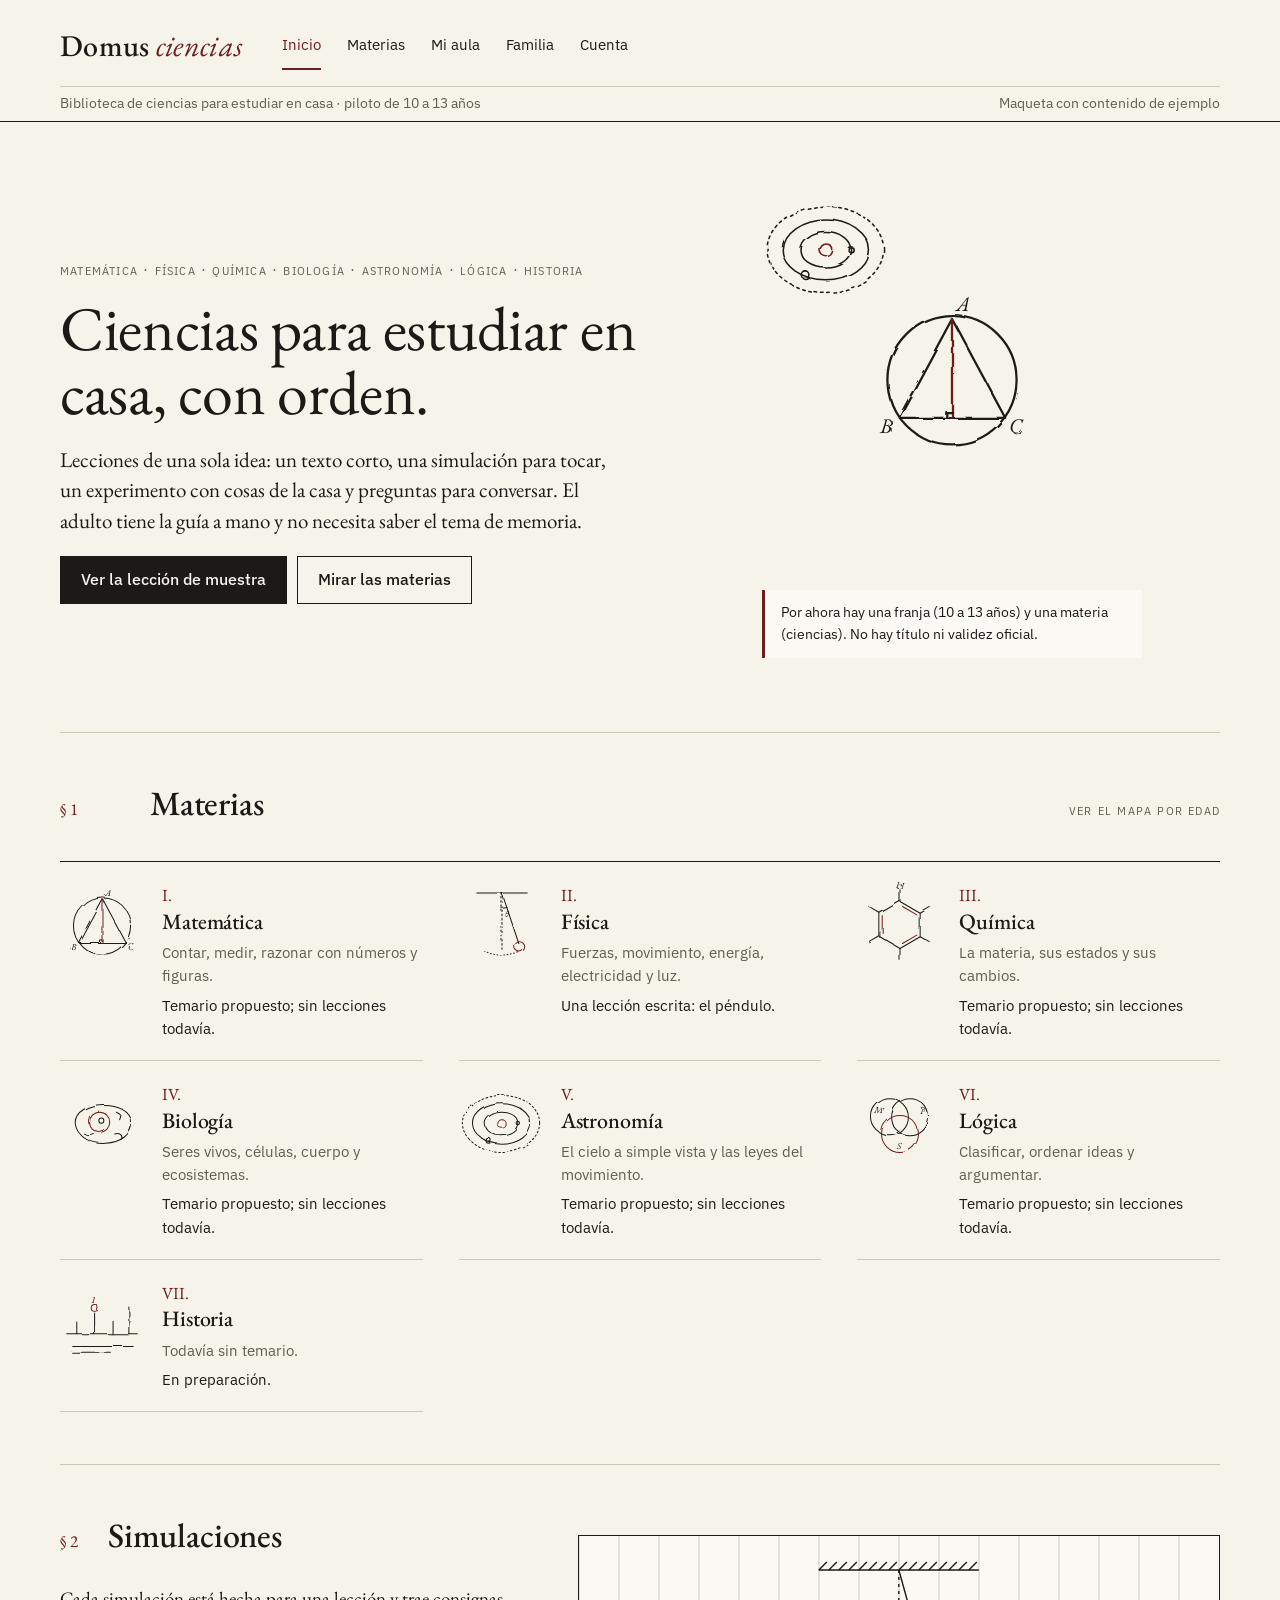
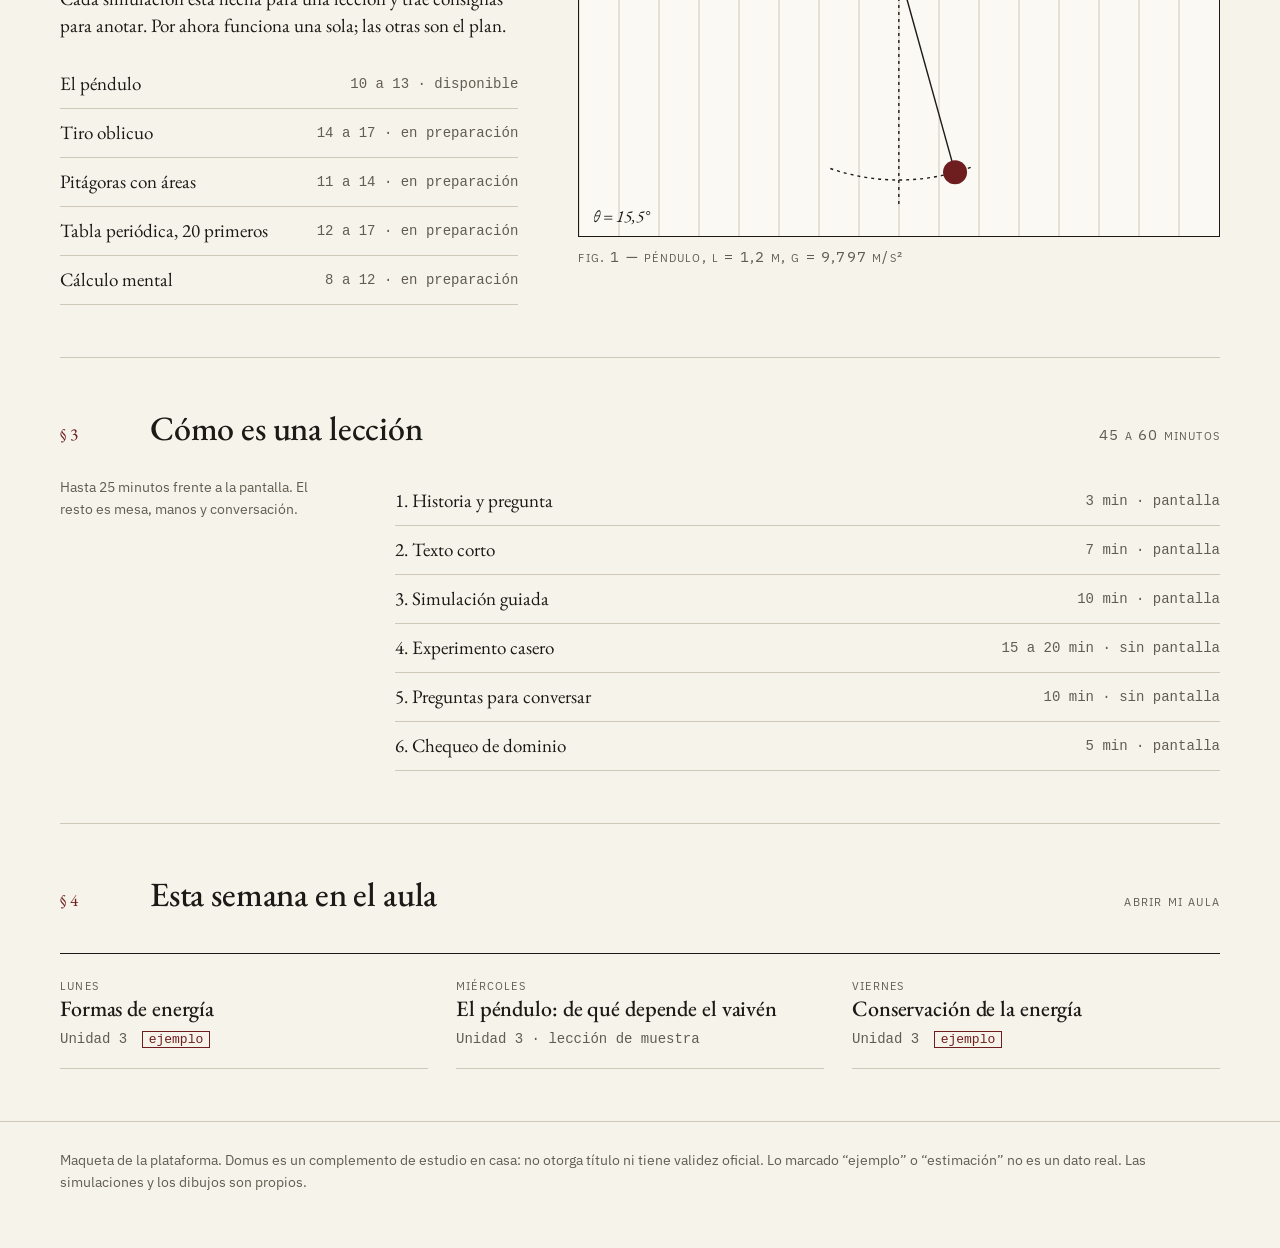
==== commit 7e51e681: "Maqueta navegable" ====
--- a/index.html
+++ b/index.html
@@ -3,812 +3,76 @@
 <head>
 <meta charset="utf-8">
 <meta name="viewport" content="width=device-width,initial-scale=1">
-<title>Domus · Catálogo</title>
-<meta name="description" content="Plataforma de estudio en casa: ciencias, historia y lógica. Maqueta de la plataforma.">
-<style>
-:root{
- --paper:#f5f2ea;--card:#fbf9f3;--ink:#1c1b18;--mute:#5f5a50;--rule:#d6cfbf;--line:#8a8372;--acc:#9a2a1b;
- --serif:'EB Garamond',Georgia,'Times New Roman',serif;
- --sans:'IBM Plex Sans',system-ui,-apple-system,'Segoe UI',Roboto,Arial,sans-serif;
- --mono:'IBM Plex Mono',ui-monospace,Menlo,Consolas,monospace;
- --hit:48px;--measure:62ch;
-}
-*{box-sizing:border-box}
-html{-webkit-text-size-adjust:100%;scroll-padding-top:70px}
-body{margin:0;background:var(--paper);color:var(--ink);font:400 16px/1.55 var(--sans);padding-bottom:64px}
-h1,h2,h3{font-family:var(--serif);font-weight:400;line-height:1.1;margin:0 0 .5em;letter-spacing:-.005em}
-h1{font-size:40px;margin-top:6px}h2{font-size:30px}h3{font-size:22px;font-weight:500}
-p{margin:0 0 1em;max-width:var(--measure)}
-a{color:var(--acc)}
-code{font-family:var(--mono);font-size:.9em}
-.sc{font-variant:small-caps;letter-spacing:.08em;text-transform:lowercase;font-size:15px;color:var(--mute);margin:0 0 6px}
-.lede{font-family:var(--serif);font-size:21px;line-height:1.4;margin:14px 0 0;max-width:var(--measure)}
-.small{font-size:14px;color:var(--mute)}
-.wrap{max-width:1100px;margin:0 auto;padding:0 16px}
-:focus-visible{outline:3px solid var(--acc);outline-offset:2px}
-/* header */
-header.top{border-bottom:1px solid var(--ink);background:var(--paper)}
-.top .bar1{display:flex;align-items:center;justify-content:space-between;gap:16px;padding:8px 0}
-.brand{font-family:var(--serif);font-size:30px;font-weight:500;text-decoration:none;color:var(--ink);white-space:nowrap}.brand i{color:var(--acc)}
-nav.tabs{position:fixed;left:0;right:0;bottom:0;z-index:30;background:var(--paper);border-top:1px solid var(--ink);display:flex}
-nav.tabs a{flex:1;min-height:56px;display:flex;flex-direction:column;align-items:center;justify-content:center;text-decoration:none;color:var(--ink);font-size:14px;border-top:3px solid transparent;margin-top:-1px}
-nav.tabs a span{font-family:var(--serif);color:var(--acc);font-size:16px;line-height:1}
-nav.tabs a[aria-current=page]{border-top-color:var(--acc);color:var(--acc)}
-.sub{border-top:1px solid var(--rule);padding:6px 0;font-size:14px;color:var(--mute);display:flex;justify-content:space-between;gap:12px;flex-wrap:wrap}
-.sub .mono{font-family:var(--mono);font-size:13px}
-@media(min-width:820px){
- header.top{position:sticky;top:0;z-index:20}
- body{padding-bottom:0}h1{font-size:56px}h2{font-size:34px}
- .wrap{padding:0 28px}
- .top .bar1{padding:16px 0 10px}
- nav.tabs{position:static;border:0;background:none;gap:26px;width:auto;flex:1;margin-left:20px}
- nav.tabs a{flex:none;flex-direction:row;gap:6px;min-height:var(--hit);border-top:0;border-bottom:2px solid transparent;margin:0;font-size:15px}
- nav.tabs a[aria-current=page]{border-bottom-color:var(--acc)}
-}
-/* botones y campos */
-.btn{display:inline-flex;align-items:center;justify-content:center;min-height:var(--hit);padding:8px 18px;font:500 16px/1.2 var(--sans);background:var(--ink);color:var(--paper);border:1px solid var(--ink);cursor:pointer;text-decoration:none;border-radius:0}
-.btn:hover,.btn:active{background:var(--acc);border-color:var(--acc)}
-.btn.sec{background:transparent;color:var(--ink)}
-.btn.sec:hover,.btn.sec:active{color:var(--acc);border-color:var(--acc);background:transparent}
-.btn[disabled]{opacity:.55;cursor:not-allowed}
-.row{display:flex;flex-wrap:wrap;gap:8px}
-input[type=email],input[type=number],select{width:100%;min-height:var(--hit);font:16px var(--sans);padding:8px 12px;background:var(--card);border:2px solid var(--line);color:var(--ink);border-radius:0}
-label{display:block;font-weight:500;margin:0 0 6px}
-.chip{display:inline-flex;align-items:center;min-height:var(--hit);padding:8px 14px;border:2px solid var(--line);background:var(--card);font:16px var(--sans);color:var(--ink);cursor:pointer;border-radius:0;text-align:left}
-.chip[aria-pressed=true],.chip[aria-checked=true]{border-color:var(--ink);background:var(--ink);color:var(--paper)}
-.chips{display:flex;flex-wrap:wrap;gap:8px}
-.tag{display:inline-block;font:13px var(--mono);padding:2px 8px;border:1px solid var(--line);margin:0 6px 4px 0}
-.tag.scr{background:var(--ink);color:var(--paper);border-color:var(--ink)}
-.ej{display:inline-block;font:12px var(--mono);color:var(--acc);border:1px solid var(--acc);padding:0 6px;margin-left:4px;vertical-align:middle;white-space:nowrap}
-.notice{border:1px solid var(--ink);background:var(--card);padding:12px 14px;margin:16px 0}
-/* vistas */
-.view{display:none;padding:20px 0 40px}
-.view.on{display:block}
-.intro{display:grid;gap:22px;padding:8px 0 24px;border-bottom:1px solid var(--rule)}
-dl.props{display:grid;grid-template-columns:120px 1fr;gap:6px 14px;font-size:15px;margin:0;border-top:1px solid var(--ink);padding-top:12px}
-dl.props dt{color:var(--mute)}dl.props dd{margin:0}
-@media(min-width:820px){.intro{grid-template-columns:7fr 5fr;gap:48px;align-items:end;padding:28px 0}}
-.sec-h{border-top:1px solid var(--ink);padding-top:10px;margin:30px 0 14px}
-.grid{display:grid;gap:14px}
-@media(min-width:760px){.grid.c2{grid-template-columns:1fr 1fr}.grid.c3{grid-template-columns:1fr 1fr 1fr}}
-.card{border:1px solid var(--ink);padding:12px 14px;background:var(--card)}
-.card h2,.card h3{margin-bottom:.3em;font-size:22px;font-weight:500}
-.tbl{width:100%;border-collapse:collapse;font-size:15px}
-.tbl th,.tbl td{text-align:left;border-bottom:1px solid var(--rule);padding:8px 10px 8px 0;vertical-align:top}
-.tbl thead th,.tbl tr:first-child th{font-family:var(--serif);font-size:19px;font-weight:500;border-bottom:1px solid var(--ink)}
-.scroll{overflow-x:auto}
-details{border-bottom:1px solid var(--rule)}
-summary{min-height:var(--hit);display:flex;align-items:center;cursor:pointer;font-weight:500;padding:4px 0}
-ol.steps,ul.plain{padding-left:22px;margin:0 0 1em}
-ol.steps li,ul.plain li{margin-bottom:.4em}
-/* lección */
-.block{border:1px solid var(--ink);background:var(--card);margin:18px 0}
-.block>h2{margin:0;padding:10px 14px;border-bottom:1px solid var(--ink);display:flex;flex-wrap:wrap;gap:4px 10px;align-items:baseline;font-size:22px}
-.block>h2 .n{font:600 14px var(--sans);color:var(--acc);font-variant:small-caps;letter-spacing:.06em}
-.block .in{padding:14px}
-.q{border-top:1px solid var(--rule);padding:12px 0}
-.mark{display:flex;gap:8px;margin-top:8px;flex-wrap:wrap}
-.opt{display:block;width:100%;text-align:left;margin:6px 0}
-.fb{margin-top:8px;padding:10px 12px;border-left:4px solid var(--ink);background:var(--paper)}
-.fb.bad{border-left-color:var(--acc)}
-/* sim */
-.sim{border:1px solid var(--ink);background:var(--card)}
-.sim canvas{display:block;width:100%;height:360px;touch-action:none;background:var(--card);border-bottom:1px solid var(--ink)}
-.ctrl{padding:10px 14px}
-.ctrl .line{display:flex;align-items:center;gap:8px;margin-bottom:4px}
-.ctrl .line span.lab{min-width:84px}
-.ctrl input[type=range]{flex:1;height:44px;margin:0;accent-color:var(--acc);touch-action:pan-y}
-.step{min-width:44px;min-height:44px;padding:0;font-size:22px}
-.insp{background:var(--ink);color:#ece6d6;font:14px/1.6 var(--mono);padding:12px 14px;white-space:pre-line}
-.readout{font:14px/1.6 var(--mono);border-top:1px solid var(--rule);padding:10px 14px}
-.bar{height:14px;border:1px solid var(--ink);background:var(--paper);position:relative;margin:4px 0 8px}
-.bar>i{position:absolute;left:0;top:0;bottom:0;background:var(--ink)}
-.bar>b{position:absolute;top:-4px;bottom:-4px;width:2px;background:var(--acc)}
-/* panel */
-.sema{display:inline-flex;align-items:center;gap:6px;font-weight:500}
-.sema .d{width:22px;height:22px;border:2px solid var(--ink);display:inline-flex;align-items:center;justify-content:center;font-size:14px;line-height:1;flex:none}
-.sema.g .d{background:var(--ink);color:var(--paper)}
-.sema.y .d{background:linear-gradient(90deg,var(--ink) 50%,var(--paper) 50%)}
-.sema.r .d{border-color:var(--acc);color:var(--acc);background:var(--paper)}
-.alert{border-left:4px solid var(--acc);padding:8px 12px;margin:8px 0;background:var(--paper)}
-.check{display:flex;align-items:center;gap:10px;min-height:var(--hit);border-bottom:1px solid var(--rule)}
-.check input{width:26px;height:26px;accent-color:var(--acc);flex:none}
-.check label{margin:0;font-weight:400;flex:1}
-.pill{font:13px var(--mono);padding:1px 8px;border:1px solid var(--line);white-space:nowrap}
-/* modal */
-dialog{border:1px solid var(--ink);background:var(--paper);color:var(--ink);padding:0;width:min(480px,calc(100% - 24px));border-radius:0}
-dialog::backdrop{background:rgba(28,27,24,.55)}
-dialog .hd{display:flex;justify-content:space-between;align-items:center;border-bottom:1px solid var(--ink);padding:6px 6px 6px 16px}
-dialog .bd{padding:16px}
-footer{border-top:1px solid var(--rule);padding:22px 0 40px;font-size:14px;color:var(--mute)}
-.tbl a{display:inline-block;padding:14px 0}
-.check label{min-height:var(--hit);display:flex;align-items:center}
-.ctrl .line span.lab{display:inline}
-
-</style>
+<title>Inicio · Domus</title>
+<meta name="description" content="Domus: ciencias para estudiar en casa. Maqueta.">
+<link rel="stylesheet" href="estilo.css">
 </head>
 <body>
+<svg width="0" height="0" style="position:absolute" aria-hidden="true" focusable="false"><filter id="rough"><feTurbulence baseFrequency=".03" numOctaves="2" seed="3"/><feDisplacementMap in="SourceGraphic" scale="1.6"/></filter></svg>
 <header class="top"><div class="wrap">
- <div class="bar1">
-  <a class="brand" href="#/catalogo">Domus</a>
-  <nav class="tabs" aria-label="Principal">
-   <a href="#/catalogo" data-v="catalogo"><span>I</span>Catálogo</a>
-   <a href="#/leccion" data-v="leccion"><span>II</span>Lección</a>
-   <a href="#/panel" data-v="panel"><span>III</span>Panel</a>
-   <a href="#/cuenta" data-v="cuenta"><span>IV</span>Cuenta</a>
-  </nav>
-  <button class="btn sec" type="button" data-wl>Lista de espera</button>
+ <div class="bar">
+  <a class="brand" href="index.html">Domus <i>ciencias</i></a>
+  <nav class="main" aria-label="Principal"><a href="index.html" aria-current="page"><svg viewBox="0 0 24 24" aria-hidden="true"><path d="M3 11 12 4l9 7"/><path d="M6 10v10h12V10"/><path d="M10 20v-5h4v5"/></svg><span>Inicio</span></a><a href="materias.html"><svg viewBox="0 0 24 24" aria-hidden="true"><rect x="4" y="4" width="7" height="7"/><rect x="13" y="4" width="7" height="7"/><rect x="4" y="13" width="7" height="7"/><rect x="13" y="13" width="7" height="7"/></svg><span>Materias</span></a><a href="aula.html"><svg viewBox="0 0 24 24" aria-hidden="true"><path d="M12 6c-2-1.5-5-2-8-2v14c3 0 6 .5 8 2 2-1.5 5-2 8-2V4c-3 0-6 .5-8 2Z"/><path d="M12 6v14"/></svg><span>Mi aula</span></a><a href="familia.html"><svg viewBox="0 0 24 24" aria-hidden="true"><circle cx="9" cy="8" r="3"/><path d="M3 20c0-3.5 2.7-6 6-6s6 2.5 6 6"/><circle cx="17" cy="9" r="2.3"/><path d="M16.5 14.2c2.6.2 4.5 2.2 4.5 5.3"/></svg><span>Familia</span></a><a href="cuenta.html"><svg viewBox="0 0 24 24" aria-hidden="true"><circle cx="12" cy="12" r="9"/><circle cx="12" cy="10" r="3"/><path d="M6.5 18c1.2-2.2 3.2-3.2 5.5-3.2s4.3 1 5.5 3.2"/></svg><span>Cuenta</span></a></nav>
  </div>
- <div class="sub"><span>Ciencias · franja piloto de 10 a 13 años</span><span class="mono">Cuenta de ejemplo · Unidad 3, semana 13 <span class="ej">ejemplo</span></span></div>
+ <div class="sub"><span>Biblioteca de ciencias para estudiar en casa · piloto de 10 a 13 años</span><span>Maqueta con contenido de ejemplo</span></div>
 </div></header>
-
 <main class="wrap">
 
-<!-- I. CATÁLOGO -->
-<div class="view" id="v-catalogo">
- <div class="intro">
-  <div>
-   <p class="sc">Catálogo</p>
-   <h1>Ciencias para estudiar en casa</h1>
-   <p class="lede">Cada lección trata una sola idea. Tiene un texto corto, una simulación, un experimento con cosas de la casa y preguntas para conversar. El adulto tiene las respuestas a mano y no necesita saber el tema de memoria.</p>
-  </div>
-  <dl class="props">
-   <dt>Franja piloto</dt><dd>10 a 13 años</dd>
-   <dt>Materia</dt><dd>Ciencias: física y química elemental</dd>
-   <dt>Lección</dt><dd>45 a 60 min, hasta 25 frente a la pantalla</dd>
-   <dt>Curso</dt><dd>6 unidades de 5 semanas, más 4 de colchón</dd>
-   <dt>Validez</dt><dd>Sin título ni validez oficial</dd>
-  </dl>
+<div class="hero">
+ <div>
+  <p class="sc">Matemática · Física · Química · Biología · Astronomía · Lógica · Historia</p>
+  <h1 style="margin-top:14px">Ciencias para estudiar en casa, con orden.</h1>
+  <p class="lede">Lecciones de una sola idea: un texto corto, una simulación para tocar, un experimento con cosas de la casa y preguntas para conversar. El adulto tiene la guía a mano y no necesita saber el tema de memoria.</p>
+  <div class="btns"><a class="btn p" href="leccion.html">Ver la lección de muestra</a><a class="btn" href="materias.html">Mirar las materias</a></div>
  </div>
-
- <h2 class="sec-h">Para hoy</h2>
- <div class="card" style="max-width:640px">
-  <p class="sc" style="margin-bottom:2px">Unidad 3 · Energía <span class="ej">ejemplo</span></p>
-  <h3>El péndulo: de qué depende el vaivén</h3>
-  <p class="small" style="margin-bottom:10px">Lección de muestra completa, con sus seis bloques.</p>
-  <a class="btn" href="#/leccion">Abrir la lección</a>
- </div>
-
- <h2 class="sec-h">Unidades del piloto</h2>
- <div class="scroll" tabindex="0"><table class="tbl" aria-label="Unidades del piloto" style="min-width:560px">
-  <tr><th>Unidad</th><th>Semanas</th><th>Tema</th><th>Experimento</th></tr>
-  <tr><td>U1 Materia y medición</td><td>1–5</td><td>Medir, masa y volumen, estados</td><td>Flotar y hundir con agua, aceite y sal</td></tr>
-  <tr><td>U2 Fuerzas y movimiento</td><td>6–10</td><td>Fuerza, fricción, gravedad</td><td>Rampas con libros y autitos</td></tr>
-  <tr><td><a href="#/leccion">U3 Energía</a></td><td>11–15</td><td>Formas de energía, conservación, calor</td><td>Péndulo con hilo y tuerca</td></tr>
-  <tr><td>U4 Mezclas y cambios</td><td>16–20</td><td>Soluciones, ácido y base, reacciones suaves</td><td>Repollo colorado como indicador</td></tr>
-  <tr><td>U5 Electricidad (baja tensión)</td><td>21–25</td><td>Circuitos simples</td><td>Pila, cables y LED</td></tr>
-  <tr><td>U6 Luz y óptica</td><td>26–30</td><td>Reflexión, refracción</td><td>Lupa con agua, espejos, sombras</td></tr>
- </table></div>
- <p class="small" style="margin-top:8px">La semana 5 de cada unidad es de repaso, producto propio y puerta de unidad. Solo la lección del péndulo está escrita; el resto del catálogo es el plan.</p>
-
- <h2 class="sec-h">Por edad y materia</h2>
- <p>Historia y lógica todavía no tienen lecciones: la lógica figura en el mapa y la historia está en preparación. Lo que queda fuera del piloto es una propuesta a validar y no se cruzó con los diseños curriculares de CABA ni de Córdoba.</p>
- <div class="scroll" tabindex="0"><table class="tbl" aria-label="Mapa de materias por edad" style="min-width:760px">
-  <tr><th>Edad</th><th>Matemática</th><th>Física</th><th>Química</th><th>Biología</th><th>Astronomía</th><th>Lógica</th><th>Alumno</th></tr>
-  <tr><td>4–5</td><td>Contar a 20, formas</td><td>Flotar/hundir, sombras</td><td>Disolver (juego)</td><td>Plantas y animales cercanos</td><td>Día/noche</td><td>Clasificar</td><td>1,5 h/sem</td></tr>
-  <tr><td>6–8</td><td>Operaciones concretas, reloj</td><td>Movimiento, imanes</td><td>Estados de la materia</td><td>Seres vivos, cuerpo</td><td>Fases de la Luna</td><td>Secuencias, adivinanzas</td><td>2 h/sem</td></tr>
-  <tr><td>9–12 (piloto 10–13)</td><td>Fracciones, cálculo mental (juego)</td><td><b>U2 fuerzas, U3 péndulo (sim)</b>, U5 circuitos, U6 luz</td><td><b>U1 densidad, U4 ácido/base</b></td><td>Células con lupa, ecosistemas</td><td>Sistema solar, cielo austral</td><td>Silogismos simples</td><td>2,5–3 h/sem</td></tr>
-  <tr><td>13–16</td><td>Álgebra, Pitágoras (sim)</td><td>Cinemática, tiro oblicuo (sim)</td><td>Tabla periódica (sim)</td><td>Célula, herencia</td><td>Órbitas, Kepler</td><td>Lógica proposicional</td><td>4 h/sem</td></tr>
- </table></div>
- <p class="small" style="margin:6px 0 16px">Las simulaciones son propias (código nuestro). Cargas horarias según la propuesta pedagógica. Abajo, el detalle de cada franja.</p>
-
- <details><summary>4–5 años · casi sin pantalla</summary><div style="padding:6px 0 14px">
-  <p><b>Foco:</b> lenguaje oral, sonidos y primeras letras, escribir el propio nombre, contar hasta 10–20, tamaños y espacio, naturaleza cercana.</p>
-  <p><b>Modo:</b> un cuento por unidad (~6 semanas): escuchar, renarrar con imágenes, dramatizar, dibujar. <b>5 sesiones de 15–25 min</b> (≈ 1,5 h).</p>
-  <p><b>Semana de ejemplo:</b> Lun escuchar y renarrar · Mar juego de sonidos y rimas · Mié dibujar el personaje y contar objetos · Jue dramatizar · Vie escribir el nombre y mirar juntos lo hecho.</p>
-  <p class="small">El adulto conduce todo: ~1,5–2 h/semana; preparación 5–10 min por sesión.</p></div></details>
-
- <details><summary>6–8 años · lectoescritura, números, mundo natural</summary><div style="padding:6px 0 14px">
-  <p><b>Foco:</b> relación sonido–letra, comprensión de cuentos cortos, números con material concreto, reloj y calendario, seres vivos.</p>
-  <p><b>Modo:</b> un cuento corto por semana, con lectura en 4 tiempos y juegos de clasificar y ordenar. <b>4 lecciones de 30–40 min</b> (≈ 2–2,5 h).</p>
-  <p><b>Semana de ejemplo:</b> Lun lectura del cuento · Mar sonidos y escritura de oraciones · Mié matemática con objetos o juego con reglas · Jue mini-experimento u observación + dibujo · Vie renarración oral y repaso.</p>
-  <p class="small">Adulto: lee en voz alta, escucha, marca ✔ ◐ ✘ por lección; 5 min diarios de lectura del chico con atención completa. ~2–2,5 h/semana.</p></div></details>
-
- <details><summary>9–12 años · esqueleto general</summary><div style="padding:6px 0 14px">
-  <p><b>Foco:</b> ciencias, matemática por problemas y juegos, lectura de libros completos, un proyecto con producto por unidad.</p>
-  <p><b>Modo:</b> preguntas y experimentos, juegos con reglas, lectura silenciosa con notas, debate corto en familia.</p>
-  <p><b>Carga:</b> chico 2,5–3 h/semana. El adulto pregunta, escucha y supervisa experimentos.</p></div></details>
-
- <details open><summary>10–13 años · piloto de ciencias</summary><div style="padding:6px 0 14px">
-  <p><b>3 lecciones por semana</b> de 45–60 min (≈ 2,5–3 h) + 1 sesión opcional de repaso o mini-proyecto de 45 min.</p>
-  <p><b>Ritmo:</b> Lun lección A · Mié lección B · Vie lección C (+ puerta de unidad si toca) · Dom el adulto mira el reporte (2 min). Lista de compras única los viernes, máximo 5 ítems por experimento.</p>
-  <p><b>Adulto:</b> preparación ≤ 10 min por lección; ≈ 2,5–3,5 h/semana en total, de las cuales ~1 h es activa. <b>Pantalla del chico:</b> ≈ 25 min por lección.</p>
-  <div class="scroll" tabindex="0"><table class="tbl" aria-label="Unidades del piloto">
-   <tr><th>Unidad</th><th>Sem.</th><th>Experimento de ejemplo</th></tr>
-   <tr><td>U1 Materia y medición</td><td>1–5</td><td>Flotar y hundir con agua, aceite y sal</td></tr>
-   <tr><td>U2 Fuerzas y movimiento</td><td>6–10</td><td>Rampas con libros y autitos</td></tr>
-   <tr><td>U3 Energía</td><td>11–15</td><td>Péndulo con hilo y tuerca</td></tr>
-   <tr><td>U4 Mezclas y cambios</td><td>16–20</td><td>Repollo colorado como indicador</td></tr>
-   <tr><td>U5 Electricidad (baja tensión)</td><td>21–25</td><td>Pila, cables y LED</td></tr>
-   <tr><td>U6 Luz y óptica</td><td>26–30</td><td>Lupa con agua, espejos, sombras</td></tr>
-  </table></div>
-  <p class="small">30 semanas + 4 de colchón para feriados, enfermedad y repaso. La semana 5 de cada unidad: repaso, producto propio (afiche, mini-informe, exposición de 3 min, video corto o cuaderno de experimentos) y puerta de unidad. Sin fuego abierto, corrosivos ni electricidad de red.</p></div></details>
-
- <details><summary>13–16 años · más autonomía</summary><div style="padding:6px 0 14px">
-  <p><b>Foco:</b> física y química con álgebra básica, lectura analítica y escritura argumentada.</p>
-  <p><b>Modo:</b> contrato semanal, entregas escritas, discusión de lecturas. <b>Carga del chico:</b> ~4 h/semana.</p>
-  <p class="small">El adulto supervisa el reporte, conversa y ayuda a ordenar el uso de pantallas con límites claros.</p></div></details>
-
+ <div class="art"><svg class="d" viewBox="0 0 300 300" style="width:100%;max-width:380px" aria-hidden="true"><circle cx="50" cy="50" r="5" class="a"/><ellipse cx="50" cy="50" rx="20" ry="14"/><ellipse cx="50" cy="50" rx="34" ry="24"/><ellipse cx="50" cy="50" rx="46" ry="34" stroke-dasharray="2 3"/><circle cx="70" cy="50" r="2"/><circle cx="34" cy="70" r="3"/><g transform="translate(75,75) scale(1.5)"><circle cx="50" cy="52" r="34"/><path d="M22 72 L78 72 L50 20 Z"/><path class="a" d="M50 20 L50 72"/><path d="M47 72 v-3 h3"/><text x="52" y="16">A</text><text x="12" y="80">B</text><text x="80" y="80">C</text></g></svg>
+ <div class="notice"><p class="small" style="margin:0;color:var(--ink)">Por ahora hay una franja (10 a 13 años) y una materia (ciencias). No hay título ni validez oficial.</p></div></div>
 </div>
 
-<!-- II. LECCIÓN -->
-<div class="view" id="v-leccion">
-<p class="sc"><a href="#/catalogo" style="color:inherit">Catálogo</a> · Ciencias · Unidad 3 · Energía</p>
- <h1>El péndulo: ¿de qué depende el vaivén?</h1>
- <p><span class="tag">10–13 años</span><span class="tag">45–60 min</span><span class="tag scr">≈ 25 min con pantalla</span> </p>
- <p>La idea de la lección: <b>el tiempo de un vaivén depende del largo del hilo, no de la masa.</b></p>
+<section id="materias"><div class="shead"><span class="num">§ 1</span><h2>Materias</h2><a class="sc" href="materias.html">ver el mapa por edad</a></div>
+<div class="subjects">
+<a class="subj" href="materias.html#matematica"><div><svg class="d" viewBox="0 0 100 100" aria-hidden="true"><circle cx="50" cy="52" r="34"/><path d="M22 72 L78 72 L50 20 Z"/><path class="a" d="M50 20 L50 72"/><path d="M47 72 v-3 h3"/><text x="52" y="16">A</text><text x="12" y="80">B</text><text x="80" y="80">C</text></svg></div><div><span class="num">I.</span><h3>Matemática</h3><p>Contar, medir, razonar con números y figuras.</p><p style="color:var(--ink)">Temario propuesto; sin lecciones todavía.</p></div></a>
+<a class="subj" href="materias.html#fisica"><div><svg class="d" viewBox="0 0 100 100" aria-hidden="true"><path d="M20 12 H80"/><path d="M50 12 L70 72"/><circle class="a" cx="71" cy="76" r="6"/><path d="M50 12 L50 80" stroke-dasharray="2 3"/><path d="M50 30 A18 18 0 0 0 56 29"/><text x="54" y="40">θ</text><path d="M30 82 Q50 92 72 82" stroke-dasharray="1 3"/></svg></div><div><span class="num">II.</span><h3>Física</h3><p>Fuerzas, movimiento, energía, electricidad y luz.</p><p style="color:var(--ink)">Una lección escrita: el péndulo.</p></div></a>
+<a class="subj" href="materias.html#quimica"><div><svg class="d" viewBox="0 0 100 100" aria-hidden="true"><path d="M50 22 L74 36 L74 64 L50 78 L26 64 L26 36 Z"/><path class="a" d="M53 28 L70 38 M70 62 L53 72 M30 60 L30 40"/><path d="M50 22 V8 M74 36 L86 29 M74 64 L86 71 M50 78 V92 M26 64 L14 71 M26 36 L14 29"/><text x="46" y="7">H</text></svg></div><div><span class="num">III.</span><h3>Química</h3><p>La materia, sus estados y sus cambios.</p><p style="color:var(--ink)">Temario propuesto; sin lecciones todavía.</p></div></a>
+<a class="subj" href="materias.html#biologia"><div><svg class="d" viewBox="0 0 100 100" aria-hidden="true"><path d="M18 50 C18 22 82 20 84 48 C86 78 22 84 18 50 Z"/><circle class="a" cx="46" cy="48" r="12"/><circle cx="48" cy="46" r="3"/><path d="M66 36 c5 2 8 6 5 10 M64 62 c6 -2 10 2 8 6 M28 62 q6 4 12 0"/></svg></div><div><span class="num">IV.</span><h3>Biología</h3><p>Seres vivos, células, cuerpo y ecosistemas.</p><p style="color:var(--ink)">Temario propuesto; sin lecciones todavía.</p></div></a>
+<a class="subj" href="materias.html#astronomia"><div><svg class="d" viewBox="0 0 100 100" aria-hidden="true"><circle cx="50" cy="50" r="5" class="a"/><ellipse cx="50" cy="50" rx="20" ry="14"/><ellipse cx="50" cy="50" rx="34" ry="24"/><ellipse cx="50" cy="50" rx="46" ry="34" stroke-dasharray="2 3"/><circle cx="70" cy="50" r="2"/><circle cx="34" cy="70" r="3"/></svg></div><div><span class="num">V.</span><h3>Astronomía</h3><p>El cielo a simple vista y las leyes del movimiento.</p><p style="color:var(--ink)">Temario propuesto; sin lecciones todavía.</p></div></a>
+<a class="subj" href="materias.html#logica"><div><svg class="d" viewBox="0 0 100 100" aria-hidden="true"><circle cx="38" cy="42" r="22"/><circle cx="62" cy="42" r="22"/><circle class="a" cx="50" cy="62" r="22"/><text x="20" y="38">M</text><text x="74" y="38">P</text><text x="47" y="80">S</text></svg></div><div><span class="num">VI.</span><h3>Lógica</h3><p>Clasificar, ordenar ideas y argumentar.</p><p style="color:var(--ink)">Temario propuesto; sin lecciones todavía.</p></div></a>
+<a class="subj" href="materias.html#historia"><div><svg class="d" viewBox="0 0 100 100" aria-hidden="true"><path d="M8 64 H92"/><path d="M20 64 V50 M40 64 V38 M62 64 V48 M82 64 V32"/><circle class="a" cx="40" cy="32" r="4"/><path d="M14 78 H86 M14 86 H60"/><text x="36" y="26">1</text></svg></div><div><span class="num">VII.</span><h3>Historia</h3><p>Todavía sin temario.</p><p style="color:var(--ink)">En preparación.</p></div></a>
+</div></section>
 
- <div class="scroll" tabindex="0"><table class="tbl" aria-label="Bloques de la lección">
-  <tr><th>#</th><th>Bloque</th><th>Min</th><th>Pantalla</th></tr>
-  <tr><td>1</td><td>Historia y pregunta</td><td>3</td><td>Sí</td></tr>
-  <tr><td>2</td><td>Texto corto</td><td>7</td><td>Sí</td></tr>
-  <tr><td>3</td><td>Simulación guiada</td><td>10</td><td>Sí</td></tr>
-  <tr><td>4</td><td>Experimento casero</td><td>15–20</td><td>No</td></tr>
-  <tr><td>5</td><td>Preguntas para conversar</td><td>10</td><td>No</td></tr>
-  <tr><td>6</td><td>Chequeo de dominio</td><td>5</td><td>Sí</td></tr>
- </table></div>
- <p class="small" style="margin-top:8px">Pantalla: bloques 1, 2, 3 y 6 = 3 + 7 + 10 + 5 = 25 min. Los minutos son valores de arranque que el piloto va a ajustar. Sin fuego ni electricidad de red.</p>
+<section><div class="feature"><div>
+ <div class="shead" style="grid-template-columns:48px 1fr"><span class="num">§ 2</span><h2>Simulaciones</h2></div>
+ <p class="lede" style="font-size:19px;margin-top:0">Cada simulación está hecha para una lección y trae consignas para anotar. Por ahora funciona una sola; las otras son el plan.</p>
+ <ol class="toc">
+  <li><a href="leccion.html#b3">El péndulo<span>10 a 13 · disponible</span></a></li>
+  <li><div class="r">Tiro oblicuo<span>14 a 17 · en preparación</span></div></li>
+  <li><div class="r">Pitágoras con áreas<span>11 a 14 · en preparación</span></div></li>
+  <li><div class="r">Tabla periódica, 20 primeros<span>12 a 17 · en preparación</span></div></li>
+  <li><div class="r">Cálculo mental<span>8 a 12 · en preparación</span></div></li>
+ </ol></div>
+ <div><div class="stage" style="margin-top:18px"><canvas id="mini" style="display:block;width:100%;height:300px" role="img" aria-label="Péndulo animado de adorno"></canvas></div><p class="sc" style="margin-top:8px">fig. 1 — péndulo, L = 1,2 m, g = 9,797 m/s²</p></div>
+</div></section>
 
- <!-- B1 -->
- <div class="block" id="b1"><h2><span class="n">Bloque 1</span> Historia y pregunta <span class="tag scr">pantalla · 3 min</span></h2><div class="in">
-  <p>En una plaza hay una hamaca. Tu hermano chico pesa mucho menos que vos. Si los dos se hamacan con las mismas cadenas, <b>¿quién tarda más en ir y volver: él, vos, o tardan igual?</b></p>
-  <p class="small">Una hamaca no es un péndulo perfecto (la persona se sienta y se impulsa), pero se parece mucho. Se dice que Galileo se puso a pensar en esto mirando una lámpara que oscilaba (es una anécdota tradicional que no verificamos).</p>
-  <p><b>Antes de seguir, anotá tu predicción.</b> Elegí una opción en cada pregunta (y si querés, escribí por qué en tu cuaderno).</p>
-  <p style="margin-bottom:6px"><b>A.</b> Si el más liviano y el más pesado se hamacan igual…</p>
-  <div class="chips" role="group" aria-label="Predicción A">
-   <button class="chip" data-pa="Tarda más el más pesado">Tarda más el más pesado</button>
-   <button class="chip" data-pa="Tarda más el más liviano">Tarda más el más liviano</button>
-   <button class="chip" data-pa="Tardan igual">Tardan igual</button>
-  </div>
-  <p style="margin:14px 0 6px"><b>B.</b> Si la cadena es más larga…</p>
-  <div class="chips" role="group" aria-label="Predicción B">
-   <button class="chip" data-pb="el vaivén es más lento">el vaivén es más lento</button>
-   <button class="chip" data-pb="el vaivén es más rápido">el vaivén es más rápido</button>
-   <button class="chip" data-pb="el vaivén tarda igual">el vaivén tarda igual</button>
-  </div>
-  <p class="small" id="predmsg" aria-live="polite" style="margin-top:8px">Todavía no elegiste. Cualquier respuesta sirve: es para comparar después.</p>
- </div></div>
+<section><div class="shead"><span class="num">§ 3</span><h2>Cómo es una lección</h2><span class="sc">45 a 60 minutos</span></div>
+<div class="cols2"><div><p class="small">Hasta 25 minutos frente a la pantalla. El resto es mesa, manos y conversación.</p></div>
+<ol class="toc">
+ <li><div class="r">1. Historia y pregunta<span>3 min · pantalla</span></div></li>
+ <li><div class="r">2. Texto corto<span>7 min · pantalla</span></div></li>
+ <li><div class="r">3. Simulación guiada<span>10 min · pantalla</span></div></li>
+ <li><div class="r">4. Experimento casero<span>15 a 20 min · sin pantalla</span></div></li>
+ <li><div class="r">5. Preguntas para conversar<span>10 min · sin pantalla</span></div></li>
+ <li><div class="r">6. Chequeo de dominio<span>5 min · pantalla</span></div></li>
+</ol></div></section>
 
- <!-- B2 -->
- <div class="block" id="b2"><h2><span class="n">Bloque 2</span> Texto corto <span class="tag scr">pantalla · 7 min</span></h2><div class="in">
-  <details><summary>Cómo trabajar este texto (4 tiempos)</summary>
-   <ol class="steps" style="padding-top:8px">
-    <li><b>Antes:</b> mirar el dibujo, adivinar de qué trata y pensar una pregunta propia.</li>
-    <li><b>Durante:</b> el adulto lee en voz alta; después relee el chico.</li>
-    <li><b>Después:</b> buscar algo parecido (una hamaca, un reloj de pared) y explicarlo con palabras propias.</li>
-    <li><b>Chequeo:</b> contar el texto en 3 oraciones.</li>
-   </ol></details>
-  <figure style="margin:14px 0">
-   <svg viewBox="0 0 320 190" role="img" aria-labelledby="figt" style="width:100%;max-width:380px;height:auto;display:block;background:var(--paper)">
-    <title id="figt">Dibujo de un péndulo: un hilo de largo L colgado de un punto, con una pesa abajo, desplazado un ángulo desde la vertical.</title>
-    <line x1="60" y1="14" x2="260" y2="14" stroke="#1b1a17" stroke-width="3"/>
-    <line x1="160" y1="14" x2="160" y2="176" stroke="#8a8372" stroke-dasharray="5 4"/>
-    <line x1="160" y1="14" x2="230" y2="160" stroke="#1b1a17" stroke-width="2"/>
-    <circle cx="230" cy="160" r="14" fill="#f6f3ea" stroke="#6e1e1e" stroke-width="2.5"/>
-    <path d="M160 58 A44 44 0 0 1 182 52" fill="none" stroke="#6e1e1e" stroke-width="2"/>
-    <text x="190" y="64" font-size="18" font-family="Georgia,serif" font-style="italic">ángulo</text>
-    <text x="178" y="104" font-size="18" font-family="Georgia,serif" font-style="italic">L (largo)</text>
-    <text x="40" y="180" font-size="16" font-family="Georgia,serif" font-style="italic">pesa</text>
-    <line x1="72" y1="176" x2="212" y2="164" stroke="#8a8372" stroke-width="1"/>
-   </svg>
-   <figcaption class="small">Un péndulo: un hilo de largo L, una pesa y un ángulo desde el que se suelta.</figcaption>
-  </figure>
-  <p>Un <b>péndulo</b> es algo que cuelga de un hilo y se mueve de un lado a otro. Llamamos <b>oscilación</b> a ir y volver hasta el punto de partida. El tiempo que tarda una oscilación completa es el <b>período</b> y se mide en segundos.</p>
-  <p>Medimos tres cosas: el <b>largo</b> del hilo (L, en metros), el período (T, en segundos) y el <b>ángulo</b> desde el que lo soltamos, también llamado amplitud.</p>
-  <p>Si el ángulo es chico (hasta unos 20°), el período sigue una regla: <b>T = 2π · √(L / g)</b>, donde <i>g</i> es la aceleración de la gravedad. En Buenos Aires vale unos <b>9,797 m/s²</b>.</p>
-  <p>Fijate que <b>la masa no aparece</b> en la regla. Y que el largo está dentro de una raíz: para duplicar el período hay que <b>cuadruplicar</b> el largo.</p>
-  <p class="small"><b>Palabras nuevas (5):</b> péndulo · oscilación · período · amplitud · gravedad. Texto de unas 250 palabras. El valor de g de Buenos Aires sale de tablas de gravedad local y del IGN.</p>
- </div></div>
+<section><div class="shead"><span class="num">§ 4</span><h2>Esta semana en el aula</h2><a class="sc" href="aula.html">abrir Mi aula</a></div>
+<div class="cards c3">
+ <a class="card" href="aula.html"><span class="sc">lunes</span><h3>Formas de energía</h3><p class="meta">Unidad 3 <span class="ej">ejemplo</span></p></a>
+ <a class="card" href="leccion.html"><span class="sc">miércoles</span><h3>El péndulo: de qué depende el vaivén</h3><p class="meta">Unidad 3 · lección de muestra</p></a>
+ <a class="card" href="aula.html"><span class="sc">viernes</span><h3>Conservación de la energía</h3><p class="meta">Unidad 3 <span class="ej">ejemplo</span></p></a>
+</div></section>
 
- <!-- B3 -->
- <div class="block" id="b3"><h2><span class="n">Bloque 3</span> Simulación guiada <span class="tag scr">pantalla · 10 min</span></h2><div class="in">
-  <p><b>Arrastrá la pesa con el dedo</b> para elegir el ángulo y soltala, o usá los controles y el botón “Soltar”.</p>
-  <p class="small" id="predecho">Tu predicción del bloque 1: aún sin elegir.</p>
-  <div class="sim">
-   <canvas id="cv" role="img" aria-label="Péndulo simple: se puede arrastrar la pesa para elegir el ángulo y soltarla"></canvas>
-   <div class="ctrl">
-    <div class="row" style="margin-bottom:10px"><button class="btn" id="go">Soltar</button><button class="btn sec" id="pause">Pausa</button><button class="btn sec" id="rst">Reiniciar</button></div>
-    <div class="line"><span class="lab">Largo</span><button class="btn sec step" data-st="L:-0.05" aria-label="Menos largo">−</button><input type="range" id="L" min="0.10" max="2.00" step="0.01" value="1.00" aria-label="Largo en metros"><button class="btn sec step" data-st="L:0.05" aria-label="Más largo">+</button></div>
-    <div class="line"><span class="lab">Masa</span><button class="btn sec step" data-st="M:-0.05" aria-label="Menos masa">−</button><input type="range" id="M" min="0.05" max="1.00" step="0.05" value="0.50" aria-label="Masa en kilogramos"><button class="btn sec step" data-st="M:0.05" aria-label="Más masa">+</button></div>
-    <div class="line"><span class="lab">Ángulo</span><button class="btn sec step" data-st="A:-1" aria-label="Menos ángulo">−</button><input type="range" id="A" min="5" max="60" step="1" value="10" aria-label="Ángulo inicial en grados"><button class="btn sec step" data-st="A:1" aria-label="Más ángulo">+</button></div>
-    <div class="row" style="margin-top:12px"><button class="btn sec" id="chrono">Cronómetro: 10 oscilaciones</button></div>
-   </div>
-   <div class="insp" id="ro" aria-live="off"></div>
-   <details style="margin:0;border-top:1px solid var(--ink)"><summary style="padding:0 14px">Avanzado: gravedad, rozamiento y energía</summary>
-   <div class="ctrl" style="padding-top:4px"><label for="G" style="margin-top:8px">Gravedad</label>
-    <select id="G"><option value="9.797" selected>Buenos Aires (9,797 m/s²)</option><option value="1.62">Luna (1,62 m/s²)</option><option value="3.71">Marte (3,71 m/s²)</option><option value="24.79">Júpiter (24,79 m/s², a nivel de las nubes)</option><option value="manual">Otra (manual)</option></select>
-    <div id="gman" hidden style="margin-top:8px"><label for="gnum">g manual (1,0 a 25,0 m/s²)</label><input id="gnum" type="number" inputmode="decimal" min="1" max="25" step="0.01" value="9.80" style="width:100%;min-height:48px;font:inherit;padding:8px 12px;background:var(--paper2);border:2px solid var(--line-strong);border-radius:0"></div>
-    
-     <div class="line" style="padding-top:6px"><span class="lab">Rozamiento</span><button class="btn sec step" data-st="B:-0.05" aria-label="Menos rozamiento">−</button><input type="range" id="B" min="0" max="0.5" step="0.01" value="0" aria-label="Amortiguamiento en 1 sobre segundo"><button class="btn sec step" data-st="B:0.05" aria-label="Más rozamiento">+</button></div>
-     <p class="small" style="margin:0">Con 0 el péndulo no pierde energía.</p></div>
-      <div class="readout" id="en" aria-hidden="true" style="border-bottom:0">
-    <div>Energía de movimiento <span class="small" id="ec"></span></div><div class="bar"><i id="bec" style="width:0"></i></div>
-    <div>Energía de altura <span class="small" id="ep"></span></div><div class="bar"><i id="bep" style="width:0"></i></div>
-    <div>Total <span class="small" id="et"></span></div><div class="bar"><i id="bet" style="width:0"></i></div>
-   </div>
-</details>
-
-  </div>
-  <p id="warn" class="notice" hidden>Con más de 20° la regla ya no es exacta: el período real es un poco mayor.</p>
-  <p style="margin-top:14px"><b>Tres consignas</b> (cambiá, mirá, anotá):</p>
-  <ol class="steps">
-   <li><b>Cambiá la masa</b> de 0,1 a 1,0 kg y mirá el período. Anotá y compará con tu predicción A.</li>
-   <li><b>Cambiá el largo</b> a 0,25 m, 1,00 m y 1,50 m. Anotá el período de cada uno y compará con tu predicción B.</li>
-   <li><b>Cambiá el ángulo</b> de 10° a 60°. ¿Cambia el período? ¿Cuánto? Mirá la lectura “error de la regla”.</li>
-  </ol>
-  <p class="small">Modelo: péndulo simple, hilo sin masa, sin rozamiento por defecto. La sim integra θ'' = −(g/L)·sen θ − b·θ' con Runge-Kutta de 4º orden (paso 1/240 s). El período “medido” sale de dos cruces consecutivos por la vertical.</p>
- </div></div>
-
- <!-- B4 -->
- <div class="block" id="b4"><h2><span class="n">Bloque 4</span> Experimento casero <span class="tag">sin pantalla · 15–20 min</span></h2><div class="in">
-  <p><b>Péndulo con hilo y tuerca.</b> Costo estimado: ARS 1.500 a 3.000 si hay que comprar hilo y tuerca (el tope del plan es USD 5 por experimento) <span class="ej">estimación · a validar</span></p>
-  <p><b>Materiales (5 ítems):</b></p>
-  <ul class="plain">
-   <li>Hilo o piolín (~1,5 m)</li>
-   <li>Una tuerca grande o un llavero (conviene tener dos iguales para el extra)</li>
-   <li>Cinta de enmascarar</li>
-   <li>Regla o cinta métrica</li>
-   <li>Cronómetro del celular</li>
-  </ul>
-  <p class="small">No hace falta nada más: el hilo se pega con cinta al borde de una mesa.</p>
-  <p><b>Pasos:</b></p>
-  <ol class="steps">
-   <li>Atá la tuerca al hilo y pegá el otro extremo con cinta al borde de la mesa, de modo que cuelgue libre.</li>
-   <li>Medí L desde el punto de sujeción hasta el <b>centro</b> de la tuerca.</li>
-   <li><b>Regla para el ángulo:</b> separá la tuerca hacia un costado una distancia igual a <b>¼ del largo</b> del hilo, medida en horizontal desde la vertical (con 1 m, 25 cm; con 50 cm, unos 12 cm). Eso da unos 15°, un ángulo chico. Soltala <b>sin empujar</b>.</li>
-   <li>Cronometrá <b>10 oscilaciones completas</b> y dividí por 10. Repetí 3 veces y promediá.</li>
-   <li>Repetí con L = 25, 50, 75 y 100 cm. Anotá en una tabla.</li>
-   <li>Compará tus números con la tabla de referencia de abajo. Lo esperable es que coincidan con una diferencia de 2 a 5 % <span class="ej">estimación</span>. La comparación con la simulación se hace después, en otro rato de pantalla.</li>
-   <li>Extra: cambiá la tuerca por dos tuercas atadas juntas. ¿Cambió algo?</li>
-  </ol>
-  <div class="scroll" tabindex="0"><table class="tbl" aria-label="Valores de referencia de la regla"><tr><th>L (m)</th><th>Período (s)</th><th>10 oscilaciones (s)</th></tr>
-   <tr><td>0,25</td><td>1,00</td><td>10,0</td></tr><tr><td>0,50</td><td>1,42</td><td>14,2</td></tr><tr><td>0,75</td><td>1,74</td><td>17,4</td></tr><tr><td>1,00</td><td>2,01</td><td>20,1</td></tr><tr><td>1,50</td><td>2,46</td><td>24,6</td></tr></table></div>
-  <p class="small">Calculado con T = 2π√(L/g) y g = 9,797 m/s². Esta tabla se lee en papel o en pantalla, pero el experimento no usa la simulación.</p>
-  <div class="notice"><b>Seguridad:</b> el adulto revisa que el nudo aguante y que nadie esté en la trayectoria de la pesa. No usar objetos filosos como pesas.<br><b>Qué supervisa el adulto:</b> el nudo, la trayectoria y que se cronometren 10 oscilaciones, no una. Cuando el chico predice mal, preguntar “¿cómo podríamos comprobarlo?” y probar con dos tuercas, sin decir “mal”.</div>
- </div></div>
-
- <!-- B5 -->
- <div class="block" id="b5"><h2><span class="n">Bloque 5</span> Preguntas para conversar <span class="tag">sin pantalla · 10 min</span></h2><div class="in">
-  <p class="small" id="predecho2">Tu predicción: aún sin elegir.</p>
-  <p>Leé cada pregunta en voz alta. <b>No hace falta saber la respuesta:</b> está debajo. Marcá ✔ (lo dijo con claridad), ◐ (a medias) o ✘ (hay que volver). No es una nota.</p>
-  <div id="qs"></div>
-  <div class="notice"><b>Error común esperado:</b> creer que “más pesado = más rápido” (o más lento). En el experimento: medir L hasta la tuerca y no hasta su centro, cronometrar una sola oscilación, soltar con un empujón o desde un ángulo grande.</div>
-  <details><summary>Si se traba (qué hacer)</summary>
-   <ol class="steps" style="padding-top:8px">
-    <li>Frená y no sigas: volvé a la predicción y preguntale qué piensa ahora.</li>
-    <li>Probá otro ejemplo concreto con cosas a mano (la hamaca, un reloj de pared, dos tuercas atadas juntas).</li>
-    <li>Pedile que lo explique con sus palabras o que lo dibuje.</li>
-    <li>Repetí el experimento cambiando <b>una sola cosa</b> (solo la masa, o solo el largo).</li>
-    <li>Si sigue sin entender, hacé la lección de repaso de 15 min y reintentá el chequeo con ítems distintos.</li>
-    <li>Si después de 2 intentos no avanza, pedí apoyo desde el panel.</li>
-   </ol>
-   <p class="small">Es normal. Una lección difícil muestra dónde enseñar distinto; no es un fracaso.</p></details>
- </div></div>
-
- <!-- B6 -->
- <div class="block" id="b6"><h2><span class="n">Bloque 6</span> Chequeo de dominio <span class="tag scr">pantalla · 5 min</span></h2><div class="in">
-  <p>5 ítems de esta lección. Con <b>4 o más correctos</b> se avanza. Con 3 o menos: repaso corto de 15 min y nuevo intento con ítems distintos. No se avanza por tiempo. Sin cuenta regresiva.</p>
-  <div id="quiz"></div>
-  <div class="row" style="margin-top:12px"><button class="btn" id="grade">Corregir</button><button class="btn sec" id="resetq">Borrar respuestas</button></div>
-  <div id="res" aria-live="polite"></div>
-  <details style="margin-top:14px"><summary>3 ítems de repaso (lecciones anteriores, no suman)</summary><div id="rev" style="padding-top:8px"></div></details>
- </div></div>
-
- <!-- PUERTA -->
- <div class="block" id="puerta"><h2><span class="n">Puerta de unidad</span> Ejemplo <span class="tag scr">pantalla · fuera de la lección</span></h2><div class="in">
-  <p>Cada unidad cierra con una puerta de <b>10 ítems</b>. Se pasa con <b>8 o más</b>, con un <b>máximo de 2 intentos</b>. Si no se logra, se avisa al adulto y se ofrece una sesión de apoyo. Nunca se avanza por tiempo.</p>
-  <p class="small">Los ítems de esta puerta son de muestra y tratan del péndulo. En la versión real el segundo intento trae ítems distintos. No se guarda nada.</p>
-  <p id="gstat" class="small" style="color:var(--ink)"></p>
-  <div id="gate"></div>
-  <div class="row" style="margin-top:12px"><button class="btn" id="gradeG">Corregir puerta</button><button class="btn sec" id="resetG">Empezar de nuevo</button></div>
-  <div id="resG" aria-live="polite"></div>
- </div></div>
-
-</div>
-
-<!-- III. PANEL -->
-<div class="view" id="v-panel">
- <p class="sc">Panel del adulto</p>
- <h1>Esta semana</h1>
- <p class="lede">Unidad 3, semana 3 de 5. Datos de ejemplo para mostrar el diseño; no son de ninguna familia.</p>
- <div class="notice"><span class="ej" style="margin:0 6px 0 0">ejemplo</span> Domus no entrega título ni tiene validez oficial. Los productos y los chequeos se pueden exportar en una carpeta de evidencias para quien la necesite.</div>
-
- <div class="grid c2">
-  <div class="card"><h2>Qué toca</h2>
-   <table class="tbl" aria-label="Lecciones de la semana"><tr><th>Día</th><th>Lección</th><th>Chequeo</th></tr>
-    <tr><td>Lun</td><td>Formas de energía <span class="ej">ejemplo</span></td><td><span class="sema g"><span class="d">✓</span> 5/5</span></td></tr>
-    <tr><td>Mié</td><td><a href="#/leccion">El péndulo</a></td><td><span class="sema y"><span class="d"></span> 3/5</span></td></tr>
-    <tr><td>Vie</td><td>Conservación de la energía <span class="ej">ejemplo</span></td><td>pendiente</td></tr>
-   </table>
-   <p class="small" style="margin-top:8px">Domingo: mirar este reporte (2 minutos).</p>
-  </div>
-  <div class="card"><h2>Dominio</h2>
-   <p style="margin-bottom:8px">Dominó 1 de 2 lecciones al primer intento <span class="ej">ejemplo</span></p>
-   <p class="small" style="margin-bottom:6px"><span class="sema g"><span class="d">✓</span> 4 o 5 de 5</span>: se avanza.</p>
-   <p class="small" style="margin-bottom:6px"><span class="sema y"><span class="d"></span> 3 de 5</span>: repaso corto de 15 min.</p>
-   <p class="small" style="margin-bottom:6px"><span class="sema r"><span class="d">!</span> 2 o menos</span>: repasar y reintentar con ítems distintos.</p>
-   <p class="small" style="margin:0">Puerta de unidad: 8 de 10, hasta 2 intentos. <a href="#/leccion/puerta">Ver cómo es</a>.</p>
-  </div>
- </div>
-
- <h2 class="sec-h">Unidades</h2>
- <div class="scroll" tabindex="0"><table class="tbl" aria-label="Progreso por unidad" style="min-width:420px">
-  <tr><th>Unidad</th><th>Estado <span class="ej">ejemplo</span></th></tr>
-  <tr><td>U1 Materia y medición</td><td>cerrada</td></tr>
-  <tr><td>U2 Fuerzas y movimiento</td><td>cerrada</td></tr>
-  <tr><td>U3 Energía</td><td><b>en curso</b>, semana 3 de 5</td></tr>
-  <tr><td>U4 Mezclas y cambios</td><td>por empezar</td></tr>
-  <tr><td>U5 Electricidad (baja tensión)</td><td>por empezar</td></tr>
-  <tr><td>U6 Luz y óptica</td><td>por empezar</td></tr>
- </table></div>
- <p class="small" style="margin-top:8px">Producto de la unidad (afiche, informe, exposición de 3 minutos, video o cuaderno): sin cargar.</p>
-
- <div class="grid c2" style="margin-top:20px">
-  <div class="card"><h3>Tiempo de la semana</h3>
-   <p style="margin:0">Chico o chica: 165 min planificados, 140 reales <span class="ej">ejemplo</span></p>
-   <div class="bar" role="img" aria-label="Real 140 de 165 minutos planificados"><i style="width:85%"></i><b style="left:100%"></b></div>
-   <p style="margin:0">Adulto: 180 min planificados, 210 reales <span class="ej">ejemplo</span></p>
-   <div class="bar" role="img" aria-label="Real 210 de 180 minutos planificados"><i style="width:100%"></i><b style="left:86%"></b></div>
-   <p class="small">La marca roja es lo planificado. Cada semana se pregunta una cosa: ¿cuántos minutos le dedicaste? Si el adulto pasa de 4 horas dos semanas seguidas, el panel lo avisa.</p>
-  </div>
-  <div class="card"><h3>Compras del viernes</h3>
-   <p class="small" style="margin-bottom:4px">Experimento: péndulo con hilo y tuerca (5 ítems).</p>
-   <div class="check"><input type="checkbox" id="mt1" checked><label for="mt1">Hilo o piolín, 1,5 m</label></div>
-   <div class="check"><input type="checkbox" id="mt2" checked><label for="mt2">Tuerca grande o llavero (mejor dos iguales)</label></div>
-   <div class="check"><input type="checkbox" id="mt3"><label for="mt3">Cinta de enmascarar</label></div>
-   <div class="check"><input type="checkbox" id="mt4"><label for="mt4">Regla o cinta métrica</label></div>
-   <div class="check"><input type="checkbox" id="mt5"><label for="mt5">Cronómetro del celular</label></div>
-   <p style="margin:10px 0 2px">Costo del conjunto: ARS 1.500 a 3.000 <span class="ej">estimación</span></p>
-   <p style="margin:0">Tope por experimento: USD 5. Tope del curso: USD 100.</p>
-   <p style="margin:0">Gastado hasta hoy: USD 11 <span class="ej">ejemplo</span></p>
-   <div class="bar" role="img" aria-label="11 de 100 dólares"><i style="width:11%"></i></div>
-  </div>
- </div>
-
- <h2 class="sec-h">Avisos <span class="ej">ejemplo</span></h2>
- <div class="alert"><b>Dos semanas sin lecciones.</b> Se propone retomar con una lección corta de 20 min. <div class="row" style="margin-top:6px"><button class="btn sec" type="button">Elegir lección</button></div></div>
- <div class="alert"><b>Dos chequeos en rojo en el mismo tema.</b> Se propone el repaso de 15 min y la guía de ayuda. <div class="row" style="margin-top:6px"><button class="btn sec" type="button">Ver el repaso</button></div></div>
- <div class="alert"><b>Puerta de unidad sin aprobar dos veces.</b> Se ofrece una sesión de apoyo. <div class="row" style="margin-top:6px"><button class="btn sec" type="button">Pedir apoyo</button></div></div>
- <p class="small">Los avisos informan y proponen algo concreto. No comparan a un chico con otros.</p>
-
- <h2 class="sec-h">Guía de preguntas y “Si se traba”</h2>
- <p>Cada lección trae cinco preguntas con respuesta modelo y una pantalla para cuando el chico se traba. El adulto marca ✔, ◐ o ✘ en cada pregunta; no se convierte en nota.</p>
- <a class="btn sec" href="#/leccion/b5">Ver la guía del péndulo</a>
-</div>
-
-<!-- IV. CUENTA -->
-<div class="view" id="v-cuenta">
- <p class="sc">Cuenta</p>
- <h1>Tu familia</h1>
- <div class="grid c2">
-  <div class="card"><h2>Adulto responsable</h2>
-   <dl class="props" style="grid-template-columns:100px 1fr;border-top:0;padding-top:0">
-    <dt>Correo</dt><dd>nombre@ejemplo.com <span class="ej">ejemplo</span></dd>
-    <dt>Plan</dt><dd>Sin plan: la plataforma todavía no se cobra</dd>
-   </dl>
-  </div>
-  <div class="card"><h2>Hijos</h2>
-   <dl class="props" style="grid-template-columns:100px 1fr;border-top:0;padding-top:0">
-    <dt>Chico o chica</dt><dd>11 años · piloto de ciencias <span class="ej">ejemplo</span></dd>
-    <dt>Ritmo</dt><dd>3 lecciones por semana</dd>
-   </dl>
-   <button class="btn sec" type="button" disabled>Agregar un hijo</button>
-  </div>
- </div>
-
- <h2 class="sec-h">Planes</h2>
- <p>Todavía no hay precios: están a validar con familias. El contenido de cada plan puede cambiar según lo que muestre el piloto.</p>
- <div class="grid c3">
-  <div class="card"><h3>Muestra</h3><p><b>Precio: a validar</b></p><ul class="plain"><li>Una lección completa</li><li>Guía de preguntas</li><li>Sin panel</li></ul></div>
-  <div class="card"><h3>Familia, una materia</h3><p><b>Precio: a validar</b></p><ul class="plain"><li>Las lecciones de una materia</li><li>Panel del adulto</li><li>Lista de compras semanal</li></ul></div>
-  <div class="card"><h3>Familia, todo</h3><p><b>Precio: a validar</b></p><ul class="plain"><li>Todas las materias que haya</li><li>Varios hijos</li><li>Carpeta de evidencias</li></ul></div>
- </div>
-
- <h2 class="sec-h">Lista de espera</h2>
- <p>La plataforma está en validación. Si querés que te avisemos cuando abra, dejá tu correo.</p>
- <button class="btn" type="button" data-wl>Anotarme en la lista</button>
-
- <h2 class="sec-h">Evidencias</h2>
- <p>Domus es un complemento de estudio en casa. No entrega título ni tiene validez oficial.</p>
- <button class="btn sec" type="button" disabled>Exportar carpeta de evidencias</button>
- <p class="small" style="margin-top:6px">No disponible en esta maqueta.</p>
-</div>
 </main>
-
-<dialog id="wldlg" aria-labelledby="wlt">
- <div class="hd"><h3 id="wlt" style="margin:0">Lista de espera</h3><button class="btn sec" type="button" id="wlclose" aria-label="Cerrar">Cerrar</button></div>
- <div class="bd">
-  <p>Dejá tu correo y te escribimos cuando haya lugar. En esta maqueta el formulario no envía ni guarda nada: la confirmación es solo de esta pantalla.</p>
-  <form id="wl" novalidate>
-   <label for="em">Correo electrónico</label>
-   <input id="em" type="email" inputmode="email" autocomplete="email" aria-describedby="emerr" placeholder="nombre@dominio.com">
-   <p id="emerr" role="alert" style="color:var(--acc);font-weight:500;margin:6px 0 0"></p>
-   <label for="ed" style="margin-top:14px">Edad de tus hijos (opcional)</label>
-   <select id="ed"><option value="">Prefiero no decirlo</option><option>4–5</option><option>6–8</option><option>9–12</option><option>10–13</option><option>13–16</option></select>
-   <div style="margin-top:16px"><button class="btn" type="submit">Anotarme</button></div>
-  </form>
-  <div id="wlok" class="notice" hidden aria-live="polite"></div>
- </div>
-</dialog>
-
-<footer><div class="wrap"><p style="max-width:none">Maqueta de la plataforma. Domus es un complemento de estudio en casa: no otorga título ni tiene validez oficial. Lo marcado “ejemplo” o “estimación” no es un dato real. La simulación y los dibujos son propios.</p></div></footer>
-<script>
-
-(function(){
-'use strict';
-var $=function(s,r){return (r||document).querySelector(s)};
-var $$=function(s,r){return Array.prototype.slice.call((r||document).querySelectorAll(s))};
-var fmt=function(n,d){return n.toFixed(d).replace('.',',')};
-
-/* Predicción */
-var pA='',pB='';
-function predUpdate(){
- var parts=[];if(pA)parts.push('A: “'+pA+'”');if(pB)parts.push('B: “'+pB+'”');
- var t=parts.length?'Tu predicción — '+parts.join(' · ')+'.':'Tu predicción: aún sin elegir.';
- $('#predmsg').textContent=parts.length?'Anotado. '+parts.join(' · ')+'. Lo retomamos en la simulación y en las preguntas.':'Todavía no elegiste. Cualquier respuesta sirve: es para comparar después.';
- $('#predecho').textContent=t;$('#predecho2').textContent=t;
-}
-function chipGroup(attr,set){$$('['+attr+']').forEach(function(b){b.addEventListener('click',function(){
- set(b.getAttribute(attr));
- $$('['+attr+']').forEach(function(x){x.setAttribute('aria-pressed',x===b?'true':'false')});predUpdate();
-});});}
-chipGroup('data-pa',function(v){pA=v});chipGroup('data-pb',function(v){pB=v});
-
-/* Simulación del péndulo (modelo propio) */
-var D2R=Math.PI/180,DT=1/240;
-function accel(th,w,g,L,b){return -(g/L)*Math.sin(th)-b*w}
-function rk4(th,w,g,L,b,dt){
- var k1t=w,k1w=accel(th,w,g,L,b);
- var k2t=w+dt/2*k1w,k2w=accel(th+dt/2*k1t,w+dt/2*k1w,g,L,b);
- var k3t=w+dt/2*k2w,k3w=accel(th+dt/2*k2t,w+dt/2*k2w,g,L,b);
- var k4t=w+dt*k3w,k4w=accel(th+dt*k3t,w+dt*k3w,g,L,b);
- return[th+dt/6*(k1t+2*k2t+2*k3t+k4t),w+dt/6*(k1w+2*k2w+2*k3w+k4w)];
-}
-
-
-var cv=$('#cv'),ctx=cv.getContext('2d');
-var eL=$('#L'),eM=$('#M'),eA=$('#A'),eG=$('#G'),eGn=$('#gnum'),eB=$('#B'),ro=$('#ro');
-var W=300,H=360,dpr=1;
-var S={th:10*D2R,w:0,mode:'ready',t:0,last:null,Tm:null,chr:null,chrRes:null,drag:false,acc:0,sign:1};
-var reduce=window.matchMedia&&window.matchMedia('(prefers-reduced-motion: reduce)').matches;
-function gval(){
- if(eG.value==='manual'){var g=parseFloat(String(eGn.value).replace(',','.'));if(!isFinite(g))g=9.797;return Math.max(1,Math.min(25,g))}
- return parseFloat(eG.value)}
-function par(){return{L:+eL.value,m:+eM.value,a:+eA.value,g:gval(),b:+eB.value}}
-function fmt2(n,d){return n.toFixed(d).replace('.',',')}
-function ppm(){return (H-24-34)/2.0}
-function bobPos(){var p=par(),Lp=p.L*ppm();return{x:W/2+Lp*Math.sin(S.th),y:24+Lp*Math.cos(S.th),r:11+13*Math.sqrt(p.m)}}
-function resize(){
- var r=cv.getBoundingClientRect();if(!r.width||!r.height)return;W=r.width;H=r.height;
- dpr=window.devicePixelRatio||1;
- cv.width=Math.round(W*dpr);cv.height=Math.round(H*dpr);
- ctx.setTransform(dpr,0,0,dpr,0,0);draw();
-}
-function resetSim(){S.th=S.sign*par().a*D2R;S.w=0;S.mode='ready';S.t=0;S.last=null;S.Tm=null;S.chr=null;S.chrRes=null;$('#pause').textContent='Pausa';draw();readout()}
-function release(){S.mode='run';S.w=0;S.last=null}
-function step(){
- var p=par(),tp=S.th,r=rk4(S.th,S.w,p.g,p.L,p.b,DT);
- S.th=r[0];S.w=r[1];S.t+=DT;
- if(tp<0&&S.th>=0){
-  var tc=S.t-DT+DT*(-tp)/(S.th-tp);
-  if(S.last!==null)S.Tm=tc-S.last;S.last=tc;
-  if(S.chr){
-   if(S.chr.start===null){S.chr.start=tc;S.chr.n=0}
-   else{S.chr.n++;if(S.chr.n>=10){S.chrRes=tc-S.chr.start;S.chr=null}}
-  }
- }
-}
-function draw(){
- if(W<20||H<20)return;
- var p=par(),px=W/2,py=24,b=bobPos(),Lp=p.L*ppm();
- ctx.clearRect(0,0,W,H);ctx.fillStyle='#fbf9f3';ctx.fillRect(0,0,W,H);
- ctx.strokeStyle='#8a8372';ctx.lineWidth=1.5;ctx.setLineDash([6,5]);ctx.beginPath();ctx.moveTo(px,py);ctx.lineTo(px,py+Lp+30);ctx.stroke();ctx.setLineDash([]);
- // arco del ángulo
- var ang=S.th,ar=Math.min(46,Lp*0.5);
- ctx.strokeStyle='#6e1e1e';ctx.lineWidth=2;ctx.beginPath();
- ctx.arc(px,py,ar,Math.PI/2,Math.PI/2-ang,ang>0);ctx.stroke();
- // hilo
- ctx.strokeStyle='#1b1a17';ctx.lineWidth=2;ctx.beginPath();ctx.moveTo(px,py);ctx.lineTo(b.x,b.y);ctx.stroke();
- // soporte
- ctx.lineWidth=4;ctx.beginPath();ctx.moveTo(px-W*0.3,py-4);ctx.lineTo(px+W*0.3,py-4);ctx.stroke();
- // pesa
- ctx.fillStyle='#f6f3ea';ctx.strokeStyle='#6e1e1e';ctx.lineWidth=3;
- ctx.beginPath();ctx.arc(b.x,b.y,b.r,0,7);ctx.fill();ctx.stroke();
- if(S.mode==='ready'||S.drag){ctx.fillStyle='#1b1a17';ctx.font='15px system-ui,sans-serif';ctx.textAlign='center';
-  ctx.fillText('arrastrame',b.x,Math.min(H-8,b.y+b.r+20))}
- ctx.fillStyle='#1b1a17';ctx.font='16px system-ui,sans-serif';ctx.textAlign='left';
- ctx.fillText('ángulo: '+Math.round(Math.abs(S.th)/D2R)+'°',10,H-10);
- ctx.textAlign='right';ctx.fillText('t = '+fmt2(S.t,1)+' s',W-10,H-10);
-}
-var ro_n=0;
-function readout(){
- var p=par(),T0=2*Math.PI*Math.sqrt(p.L/p.g);
- var txt='Período de la regla: '+fmt2(T0,3)+' s · ';
- if(S.Tm!==null){var e=(S.Tm-T0)/T0*100;txt+='medido: '+fmt2(S.Tm,3)+' s · error de la regla: '+fmt2(e,2)+' %'}
- else txt+='medido: — (soltá el péndulo y esperá dos pasos por el centro)';
- if(S.chrRes!==null)txt+=' · 10 oscilaciones: '+fmt2(S.chrRes,2)+' s → '+fmt2(S.chrRes/10,3)+' s cada una';
- else if(S.chr)txt+=' · cronómetro en marcha…';
- ro.textContent=txt;
- $('#warn').hidden=!(p.a>20);
-}
-function energy(){
- var p=par(),Ec=0.5*p.m*p.L*p.L*S.w*S.w,Ep=p.m*p.g*p.L*(1-Math.cos(S.th)),sc=p.m*p.g*p.L*(1-Math.cos(60*D2R));
- function pc(x){return Math.max(0,Math.min(100,x/sc*100))+'%'}
- $('#bec').style.width=pc(Ec);$('#bep').style.width=pc(Ep);$('#bet').style.width=pc(Ec+Ep);
- $('#ec').textContent=fmt2(Ec,3)+' J';$('#ep').textContent=fmt2(Ep,3)+' J';$('#et').textContent=fmt2(Ec+Ep,3)+' J';
-}
-function frame(ts){
- if(S.prevTs==null)S.prevTs=ts;
- var dt=Math.min(0.05,(ts-S.prevTs)/1000);S.prevTs=ts;
- if(S.mode==='run'){
-  if(reduce){for(var i=0;i<4;i++)step()}
-  else{S.acc+=dt;var n=0;while(S.acc>=DT&&n<24){step();S.acc-=DT;n++}if(n>=24)S.acc=0}
- }
- draw();energy();
- if((++ro_n%6)===0)readout();
- requestAnimationFrame(frame);
-}
-/* arrastre táctil / mouse */
-function pos(e){var r=cv.getBoundingClientRect();return{x:e.clientX-r.left,y:e.clientY-r.top}}
-cv.addEventListener('pointerdown',function(e){
- var b=bobPos(),p=pos(e),hit=Math.max(b.r+26,34);
- if(Math.hypot(p.x-b.x,p.y-b.y)<=hit){
-  S.drag=true;S.mode='ready';S.w=0;S.Tm=null;S.last=null;S.chr=null;S.chrRes=null;S.t=0;
-  try{cv.setPointerCapture(e.pointerId)}catch(_){}
-  e.preventDefault();
- }
-});
-cv.addEventListener('pointermove',function(e){
- if(!S.drag)return;
- var p=pos(e),dx=p.x-W/2,dy=Math.max(4,p.y-24),th=Math.atan2(dx,dy);
- var a=Math.abs(th)/D2R;a=Math.max(5,Math.min(60,a));
- S.sign=th<0?-1:1;S.th=S.sign*a*D2R;eA.value=Math.round(a);readout();
-});
-function endDrag(){if(!S.drag)return;S.drag=false;release()}
-cv.addEventListener('pointerup',endDrag);cv.addEventListener('pointercancel',endDrag);
-$('#go').addEventListener('click',function(){if(S.mode==='ready')release();else if(S.mode==='paused')S.mode='run'});
-$('#pause').addEventListener('click',function(){
- if(S.mode==='run'){S.mode='paused';this.textContent='Seguir'}
- else if(S.mode==='paused'){S.mode='run';this.textContent='Pausa'}
-});
-$('#rst').addEventListener('click',resetSim);
-$('#chrono').addEventListener('click',function(){
- S.chrRes=null;S.chr={start:null,n:0};if(S.mode==='ready')release();if(S.mode==='paused'){S.mode='run';$('#pause').textContent='Pausa'}readout();
-});
-eA.addEventListener('input',resetSim);
-[eL,eM,eB].forEach(function(el){el.addEventListener('input',function(){S.Tm=null;S.last=null;S.chrRes=null;S.chr=null;if(S.mode==='ready'){draw()}readout()})});
-eG.addEventListener('change',function(){$('#gman').hidden=eG.value!=='manual';S.Tm=null;S.last=null;readout()});
-eGn.addEventListener('input',function(){S.Tm=null;S.last=null;readout()});
-$$('[data-st]').forEach(function(b){b.addEventListener('click',function(){
- var s=b.getAttribute('data-st').split(':'),el=$('#'+s[0]);
- var v=Math.max(+el.min,Math.min(+el.max,Math.round((+el.value+ +s[1])*100)/100));
- el.value=v;el.dispatchEvent(new Event('input'));
-});});
-window.addEventListener('resize',resize);
-resize();resetSim();requestAnimationFrame(frame);
-
-/* Preguntas */
-var QS=[
- ['Predicción vs. resultado','¿Qué pensabas que iba a pasar con la tuerca más pesada y qué pasó?','La tuerca pesada no fue ni más rápida ni más lenta: en la regla T = 2π√(L/g) la masa no aparece. Con más masa la gravedad tira más fuerte, pero también cuesta más moverla, y se compensan (para 10–13 alcanza con “se compensan”).','Entendió: dice que lo probó y no cambió.','Repasar: sigue creyendo que cambia → repetir el extra del experimento con dos tuercas.'],
- ['Explicación propia','Explicámelo como si yo tuviera 6 años: ¿de qué depende cuánto tarda el vaivén?','Cuanto más largo el hilo, más despacio va y viene. El peso no cambia nada.','Entendió: nombra el largo y dice que la masa no influye.','Repasar: dice “del peso” o no distingue largo de ángulo.'],
- ['Variación','Si el hilo mide 25 cm y lo cambiás por uno de 1 m, ¿cuánto tarda ahora una oscilación?','El largo se multiplicó por 4, así que el período se multiplica por √4 = 2: de ~1,0 s a ~2,0 s.','Entendió: dice “el doble” y lo relaciona con cuadruplicar.','◐ si dice “cuatro veces”. Repasar la tabla de referencia del experimento.'],
- ['Límite','¿Cuándo deja de servir la regla del período?','Cuando el ángulo es grande: a 60° el período real es un 7 % mayor que el de la regla; hasta unos 20° el error es menor al 1 %.','Entendió: nombra el ángulo grande como límite.','Repasar: cree que la regla siempre es exacta; probar 10° y 60° en la simulación, en el próximo rato de pantalla.'],
- ['Conexión','Se quiere un péndulo que tarde exactamente 2 s en ir y volver. ¿Cuánto debe medir el hilo?','L = g·T²/(4π²) = 9,797 × 4 / 39,48 ≈ 0,99 m, casi 1 metro. Se puede comprobar con el hilo (y después, con la simulación).','Entendió: llega a ≈1 m probando con la sim aunque no use la fórmula.','◐ usa la fórmula con ayuda. Repasar: volver a la pregunta 3.']
-];
-var qd=$('#qs');
-QS.forEach(function(q,i){
- var d=document.createElement('div');d.className='q';
- d.innerHTML='<p style="margin:0"><b>'+(i+1)+'. '+q[0]+'</b></p><p style="margin:4px 0">“'+q[1]+'”</p>'+
- '<details><summary>Respuesta modelo y señales</summary><p style="padding-top:6px">'+q[2]+'</p><p class="small" style="color:var(--ink)">✔ '+q[3]+'<br>↻ '+q[4]+'</p></details>'+
- '<div class="mark" role="group" aria-label="Marcar pregunta '+(i+1)+'"><button class="chip" aria-pressed="false">✔ Claro</button><button class="chip" aria-pressed="false">◐ A medias</button><button class="chip" aria-pressed="false">✘ Volver</button></div>';
- qd.appendChild(d);
-});
-qd.addEventListener('click',function(e){
- var b=e.target.closest('.chip');if(!b)return;
- $$('.chip',b.parentNode).forEach(function(x){x.setAttribute('aria-pressed',x===b?'true':'false')});
-});
-
-/* Chequeo */
-var QZ=[
- {q:'El período de un péndulo con ángulo chico depende…',o:['de la masa','del largo del hilo','de la masa y del largo por igual'],a:1,e:'En T = 2π√(L/g) aparece el largo, no la masa. Si dudás, probalo en la simulación cambiando una sola cosa por vez.'},
- {q:'Si el largo del hilo se cuadruplica, el período…',o:['se duplica','se cuadruplica','queda igual'],a:0,e:'El largo está dentro de una raíz: √4 = 2. Para duplicar el período hay que cuadruplicar el largo.'},
- {q:'Con un hilo de 50 cm, 10 oscilaciones tardan aproximadamente…',o:['7 s','14 s','20 s'],a:1,e:'Con L = 0,50 m el período es ≈ 1,42 s; 10 oscilaciones son ≈ 14,2 s.'},
- {q:'¿Por qué se cronometran 10 oscilaciones y no una sola?',o:['Porque el error de apretar el cronómetro se reparte entre las 10','Porque así el péndulo va más lento','Porque una oscilación no se puede medir'],a:0,e:'Apretar el botón siempre tiene un pequeño retraso. Repartido entre 10 oscilaciones, pesa 10 veces menos en cada una.'},
- {q:'Dos péndulos con el mismo hilo y ángulo chico: uno con una tuerca de 50 g y otro con una de 200 g. ¿Cuál tarda menos en una oscilación?',o:['El de 50 g','El de 200 g','Tardan igual'],a:2,e:'La masa no aparece en la regla del período. Se puede comprobar con la simulación o con una y dos tuercas atadas.'}
-];
-var REV=[
- {q:'¿Qué mide la densidad?',o:['Cuánta masa hay por cada unidad de volumen','Cuánto pesa un objeto','El tamaño de un objeto'],a:0,e:'Es masa dividida por volumen. Por eso un objeto grande puede ser poco denso.'},
- {q:'¿Qué instrumento sirve para medir el volumen de un líquido?',o:['Balanza','Probeta o vaso medidor','Regla'],a:1,e:'La probeta tiene marcas de volumen. La balanza mide masa.'},
- {q:'Un objeto tiene una densidad de 0,5 g/cm³. En agua (1 g/cm³)…',o:['flota','se hunde','queda en el fondo'],a:0,e:'Es menos denso que el agua, así que flota.'}
-];
-function build(list,host){
- host.innerHTML='';
- list.forEach(function(it,i){
-  var d=document.createElement('div');d.className='q';d.setAttribute('data-i',i);
-  var h='<p style="margin:0 0 6px"><b>'+(i+1)+'.</b> '+it.q+'</p><div role="radiogroup" aria-label="Ítem '+(i+1)+'">';
-  it.o.forEach(function(o,j){h+='<button type="button" class="chip opt" role="radio" aria-checked="false" data-j="'+j+'">'+o+'</button>'});
-  h+='</div><div class="fb-host"></div>';d.innerHTML=h;host.appendChild(d);
- });
-}
-function pick(host){host.addEventListener('click',function(e){
- var b=e.target.closest('.opt');if(!b)return;
- $$('.opt',b.parentNode).forEach(function(x){x.setAttribute('aria-checked',x===b?'true':'false');x.setAttribute('aria-pressed',x===b?'true':'false')});
-});}
-build(QZ,$('#quiz'));build(REV,$('#rev'));pick($('#quiz'));pick($('#rev'));
-function grade(list,host){
- var ok=0,none=0;
- $$('.q',host).forEach(function(d,i){
-  var sel=$$('.opt',d).filter(function(x){return x.getAttribute('aria-checked')==='true'})[0];
-  var fb=$('.fb-host',d);
-  if(!sel){none++;fb.innerHTML='<div class="fb bad">Falta responder esta pregunta.</div>';return}
-  var good=+sel.getAttribute('data-j')===list[i].a;
-  if(good)ok++;
-  fb.innerHTML='<div class="fb'+(good?'':' bad')+'"><b>'+(good?'✔ Bien. ':'✘ Pensemos juntos. ')+'</b>'+list[i].e+'</div>';
- });
- return{ok:ok,none:none};
-}
-$('#grade').addEventListener('click',function(){
- var r=grade(QZ,$('#quiz')),res=$('#res');
- if(r.none){res.innerHTML='<div class="notice">Respondé los '+QZ.length+' ítems para corregir. Faltan '+r.none+'.</div>';return}
- if(r.ok>=4)res.innerHTML='<div class="notice"><span class="sema g"><span class="d">✓</span> '+r.ok+' de 5: lección dominada.</span><br>Podés pasar a la siguiente. Si hubo un error, mirá la explicación de ese ítem.</div>';
- else if(r.ok===3)res.innerHTML='<div class="notice"><span class="sema y"><span class="d"></span> 3 de 5: casi.</span><br>Hacé un repaso corto de 15 min con otro ejemplo (por ejemplo, repetir una medición con una sola cosa distinta) y reintentá con ítems distintos.</div>';
- else res.innerHTML='<div class="notice" style="border-color:var(--acc)"><span class="sema r"><span class="d">!</span> '+r.ok+' de 5: conviene volver a la lección.</span><br>Es normal y no es un fracaso. Releé el texto, repetí el experimento cambiando una sola cosa y mirá “Si se traba”. Después reintentá con ítems distintos. Si después de 2 intentos no avanza, se pide apoyo desde el panel.</div>';
-});
-$('#resetq').addEventListener('click',function(){build(QZ,$('#quiz'));$('#res').innerHTML=''});
-$('#rev').addEventListener('click',function(e){if(e.target.closest('.opt'))grade(REV,$('#rev'))});
-
-/* Puerta de unidad (maqueta: 10 ítems, 8/10, máx. 2 intentos) */
-var GT=QZ.concat([
- {q:'Se quiere un péndulo que tarde 2 s por oscilación (g = 9,797 m/s²). El hilo debe medir aproximadamente…',o:['0,5 m','1 m','2 m'],a:1,e:'L = g·T²/(4π²) ≈ 0,99 m, casi 1 metro.'},
- {q:'Se suelta el péndulo desde 60° en vez de 10°. El período real es…',o:['igual al de la regla','un poco mayor que el de la regla (≈ 7 %)','mucho menor'],a:1,e:'A ángulos grandes la regla deja de ser exacta; a 60° el período real es ≈ 7 % mayor.'},
- {q:'El mismo péndulo, en la Luna (gravedad menor) que en la Tierra, oscila…',o:['más rápido','igual','más lento'],a:2,e:'En T = 2π√(L/g), una g menor da un T mayor.'},
- {q:'Sin rozamiento, la energía total del péndulo…',o:['se mantiene constante','crece con el tiempo','se pierde de a poco'],a:0,e:'Sin rozamiento, la energía solo pasa de altura a movimiento y viceversa; el total no cambia.'},
- {q:'¿En qué punto la energía de movimiento es la mayor?',o:['En los extremos','En el punto más bajo','Es igual en todos'],a:1,e:'En el punto más bajo la pesa va más rápido: ahí casi toda la energía es de movimiento.'}
-]);
-var gAtt=0,gDone=false;
-function gStat(){$('#gstat').textContent='Intentos usados: '+gAtt+' de 2. Umbral: 8 de 10.'}
-function gBuild(){build(GT,$('#gate'));gStat()}
-gBuild();pick($('#gate'));
-$('#gradeG').addEventListener('click',function(){
- var res=$('#resG');
- if(gDone){res.innerHTML='<div class="notice">Ya usaste los 2 intentos de esta puerta.</div>';return}
- var r=grade(GT,$('#gate'));
- if(r.none){res.innerHTML='<div class="notice">Respondé los 10 ítems. Faltan '+r.none+'.</div>';return}
- gAtt++;gStat();
- if(r.ok>=8){gDone=true;res.innerHTML='<div class="notice"><span class="sema g"><span class="d">✓</span> '+r.ok+' de 10: puerta superada.</span><br>La unidad se cierra. Seguí con la siguiente cuando quieras.</div>'}
- else if(gAtt<2){res.innerHTML='<div class="notice"><span class="sema '+(r.ok>=6?'y':'r')+'"><span class="d">'+(r.ok>=6?'':'!')+'</span> '+r.ok+' de 10: todavía no. Te queda 1 intento.</span><br>Repasá las lecciones con semáforo amarillo o rojo antes de reintentar. Nada se pierde por intentar.</div>'}
- else{gDone=true;res.innerHTML='<div class="notice" style="border-color:var(--acc)"><span class="sema r"><span class="d">!</span> '+r.ok+' de 10: usaste los 2 intentos.</span><br>Se le avisa al adulto y se ofrece una sesión de apoyo. No se avanza por tiempo.</div>'}
-});
-$('#resetG').addEventListener('click',function(){gAtt=0;gDone=false;gBuild();$('#resG').innerHTML=''});
-
-/* Lista de espera (modal; no se guarda ni envía nada) */
-var dlg=$('#wldlg');
-function openWL(){$('#wlok').hidden=true;$('#emerr').textContent='';if(dlg.showModal){dlg.showModal()}else{dlg.setAttribute('open','')}setTimeout(function(){$('#em').focus()},50)}
-$$('[data-wl]').forEach(function(b){b.addEventListener('click',openWL)});
-$('#wlclose').addEventListener('click',function(){dlg.close?dlg.close():dlg.removeAttribute('open')});
-$('#wl').addEventListener('submit',function(e){
- e.preventDefault();
- var v=$('#em').value.trim(),err=$('#emerr'),ok=$('#wlok');
- var re=/^[^\s@]+@[^\s@]+\.[^\s@]{2,}$/;
- if(!re.test(v)||v.length>254){err.textContent='Escribí un correo válido, con el formato nombre@dominio.com.';ok.hidden=true;$('#em').setAttribute('aria-invalid','true');$('#em').focus();return}
- err.textContent='';$('#em').removeAttribute('aria-invalid');
- ok.hidden=false;ok.textContent='Listo. Anotamos tu pedido en esta pantalla; esta maqueta no guardó ni envió el correo a ningún lado.';
- $('#wl').reset();
-});
-
-/* Navegación entre pantallas */
-var VIEWS=['catalogo','leccion','panel','cuenta'];
-function route(){
- var h=(location.hash||'#/catalogo').replace(/^#\/?/,'').split('/'),v=VIEWS.indexOf(h[0])>=0?h[0]:'catalogo';
- $$('.view').forEach(function(x){x.classList.toggle('on',x.id==='v-'+v)});
- $$('nav.tabs a').forEach(function(a){if(a.getAttribute('data-v')===v)a.setAttribute('aria-current','page');else a.removeAttribute('aria-current')});
- document.title='Domus · '+({catalogo:'Catálogo',leccion:'Lección',panel:'Panel del adulto',cuenta:'Cuenta'}[v]);
- window.dispatchEvent(new Event('resize'));
- var t=h[1]&&document.getElementById(h[1]);
- if(t){t.scrollIntoView()}else{window.scrollTo(0,0)}
-}
-window.addEventListener('hashchange',route);route();
-})();
-</script>
+<footer><div class="wrap"><p>Maqueta de la plataforma. Domus es un complemento de estudio en casa: no otorga título ni tiene validez oficial. Lo marcado “ejemplo” o “estimación” no es un dato real. Las simulaciones y los dibujos son propios.</p></div></footer>
+<script src="comun.js"></script>
 </body>
 </html>
--- a/estilo.css
+++ b/estilo.css
@@ -0,0 +1,188 @@
+/* Domus · maqueta. Sistema visual editorial: papel, tinta, un bordó. */
+@font-face{font-family:'EB Garamond';font-style:normal;font-weight:400 600;font-display:swap;src:url(fuentes/eb-garamond.woff2) format('woff2')}
+@font-face{font-family:'EB Garamond';font-style:italic;font-weight:400 500;font-display:swap;src:url(fuentes/eb-garamond-italic.woff2) format('woff2')}
+@font-face{font-family:'IBM Plex Sans';font-style:normal;font-weight:400 600;font-display:swap;src:url(fuentes/plex-sans.woff2) format('woff2')}
+:root{
+ --paper:#f6f3ea;--card:#fbf9f3;--ink:#1b1a17;--mute:#625c51;--rule:#cfc8b8;--line:#8a8372;--acc:#6e1e1e;
+ --serif:'EB Garamond',Georgia,'Times New Roman',serif;
+ --sans:'IBM Plex Sans',system-ui,-apple-system,'Segoe UI',Roboto,Arial,sans-serif;
+ --mono:ui-monospace,'IBM Plex Mono',Menlo,Consolas,monospace;
+ --hit:48px;--measure:62ch;
+}
+*{box-sizing:border-box}
+html{-webkit-text-size-adjust:100%;scroll-padding-top:16px}
+body{margin:0;background:var(--paper);color:var(--ink);font:400 16px/1.55 var(--sans);padding-bottom:72px}
+a{color:inherit;text-decoration:none}
+p a,.txt a,dd a{color:var(--acc);text-decoration:underline;text-underline-offset:3px}
+:focus-visible{outline:3px solid var(--acc);outline-offset:2px}
+.sc{font-variant:small-caps;letter-spacing:.08em;text-transform:lowercase;font-size:15px;color:var(--mute)}
+.wrap{max-width:1240px;margin:0 auto;padding:0 20px}
+h1,h2,h3{font-family:var(--serif);font-weight:400;margin:0;letter-spacing:-.005em}
+h1{font-size:42px;line-height:1.04}
+h2{font-size:30px;font-weight:500;line-height:1.1}
+h3,h2.h3{font-size:22px;font-weight:500;line-height:1.2}
+p{margin:0 0 1em;max-width:var(--measure)}
+.lede{font-family:var(--serif);font-size:21px;line-height:1.45;max-width:560px;margin:20px 0}
+.small{font-size:14px;color:var(--mute)}
+.num{font-family:var(--serif);font-size:17px;color:var(--acc)}
+.mono{font-family:var(--mono);font-size:14px}
+
+/* encabezado y navegación */
+header.top{border-bottom:1px solid var(--ink);background:var(--paper)}
+.top .bar{display:flex;align-items:center;justify-content:space-between;gap:18px;padding:12px 0}
+.brand{font-family:var(--serif);font-size:30px;font-weight:500;letter-spacing:.01em;white-space:nowrap}
+.brand i{color:var(--acc);font-weight:400}
+.sub{display:none}
+nav.main{position:fixed;left:0;right:0;bottom:0;z-index:40;background:var(--paper);border-top:1px solid var(--ink);display:flex;padding-bottom:env(safe-area-inset-bottom)}
+nav.main a{flex:1;min-height:60px;display:flex;flex-direction:column;align-items:center;justify-content:center;gap:2px;font-size:13px;color:var(--ink);border-top:3px solid transparent;margin-top:-1px;padding:4px 0}
+nav.main a svg{width:24px;height:24px;fill:none;stroke:currentColor;stroke-width:1.4;stroke-linecap:round;stroke-linejoin:round}
+nav.main a[aria-current=page]{color:var(--acc);border-top-color:var(--acc)}
+.top .bar .hdr-link{display:none}
+
+/* botones, campos */
+.btn{display:inline-flex;align-items:center;justify-content:center;min-height:var(--hit);border:1px solid var(--ink);padding:8px 20px;font:500 16px/1.2 var(--sans);background:transparent;color:var(--ink);cursor:pointer;border-radius:0}
+.btn.p{background:var(--ink);color:var(--paper)}
+.btn:hover,.btn:active{border-color:var(--acc);color:var(--acc)}
+.btn.p:hover,.btn.p:active{background:var(--acc);color:var(--paper)}
+.btn[disabled]{opacity:.55;cursor:not-allowed}
+.btns{display:flex;flex-wrap:wrap;gap:10px}
+input[type=email],input[type=number],select{width:100%;min-height:var(--hit);font:16px var(--sans);padding:8px 12px;background:var(--card);border:2px solid var(--line);color:var(--ink);border-radius:0}
+label{display:block;font-weight:500;margin:0 0 6px}
+.chip{display:inline-flex;align-items:center;min-height:var(--hit);padding:8px 14px;border:2px solid var(--line);background:var(--card);font:16px var(--sans);color:var(--ink);cursor:pointer;border-radius:0;text-align:left}
+.chip[aria-pressed=true],.chip[aria-checked=true]{border-color:var(--ink);background:var(--ink);color:var(--paper)}
+.chips{display:flex;flex-wrap:wrap;gap:8px}
+.ej{display:inline-block;font:13px var(--mono);color:var(--acc);border:1px solid var(--acc);padding:0 6px;margin-left:6px;vertical-align:middle;white-space:nowrap}
+.tag{display:inline-block;font:13px var(--mono);padding:2px 8px;border:1px solid var(--line);margin:0 6px 4px 0}
+.tag.scr{background:var(--ink);color:var(--paper);border-color:var(--ink)}
+.notice{border-left:3px solid var(--acc);background:var(--card);padding:12px 16px;margin:18px 0}
+.notice p:last-child{margin:0}
+
+/* secciones */
+section{padding:36px 0;border-bottom:1px solid var(--rule)}
+section:last-of-type{border-bottom:0}
+.crumb{padding-top:22px}
+.crumb a{border-bottom:1px solid var(--rule)}
+.shead{display:grid;grid-template-columns:48px 1fr;align-items:baseline;gap:4px 0;margin-bottom:22px}
+.shead .sc,.shead>a{grid-column:2}
+.shead>a.sc{display:inline-flex;align-items:center;min-height:44px}
+.hero{display:grid;gap:28px;padding:30px 0 34px;border-bottom:1px solid var(--rule)}
+.hero .art{max-width:380px}
+svg.d{fill:none;stroke:var(--ink);stroke-width:1.2;stroke-linecap:round;stroke-linejoin:round;filter:url(#rough)}
+svg.d .a{stroke:var(--acc)}
+svg.d text{fill:var(--ink);stroke:none;font-family:var(--serif);font-size:11px;font-style:italic}
+.subjects{display:grid;border-top:1px solid var(--ink)}
+.subj{padding:20px 0;border-bottom:1px solid var(--rule);display:grid;grid-template-columns:84px 1fr;gap:18px;align-items:start;min-height:var(--hit)}
+.subj svg{width:84px;height:84px}
+.subj:hover h3,.card:hover h3{color:var(--acc)}
+.subj p{margin:6px 0 0;font-size:15px;color:var(--mute)}
+.cards{display:grid;border-top:1px solid var(--ink)}
+.card{padding:18px 0 20px;border-bottom:1px solid var(--rule);display:block}
+.card .meta{font:14px var(--mono);color:var(--mute);margin-top:8px}
+.card p{font-size:15px;margin:8px 0 0;color:#3b3833}
+.toc{padding:0;margin:0;list-style:none}
+.toc li{border-bottom:1px solid var(--rule);font-family:var(--serif);font-size:19px}
+.toc li>a,.toc li>.r{display:flex;justify-content:space-between;align-items:center;gap:12px;min-height:var(--hit);padding:6px 0}
+.toc li span{font:14px var(--mono);color:var(--mute);text-align:right}
+.toc a:hover{color:var(--acc)}
+.filters{display:flex;gap:6px 8px;flex-wrap:wrap;align-items:center;margin:0 0 20px}
+.filters a,.filters button{min-height:44px;display:inline-flex;align-items:center;padding:0 12px;border:0;border-bottom:2px solid transparent;background:none;font:16px var(--sans);color:var(--ink);cursor:pointer}
+.filters [aria-current=true],.filters [aria-pressed=true]{border-bottom-color:var(--acc);color:var(--acc)}
+dl.props{display:grid;grid-template-columns:110px 1fr;gap:8px 14px;font-size:15px;border-top:1px solid var(--rule);padding-top:14px;margin:0}
+dl.props dt{color:var(--mute)}dl.props dd{margin:0}
+ol.obj{padding-left:20px;font-family:var(--serif);font-size:19px;margin:0 0 1em}
+ol.obj li,ul.plain li{margin-bottom:.4em}
+ul.plain,ol.steps{padding-left:22px;margin:0 0 1em}
+ol.steps li{margin-bottom:.45em}
+.tbl{width:100%;border-collapse:collapse;font-size:15px}
+.tbl th,.tbl td{text-align:left;border-bottom:1px solid var(--rule);padding:9px 12px 9px 0;vertical-align:top}
+.tbl thead th,.tbl tr:first-child th{font-family:var(--serif);font-size:19px;font-weight:500;border-bottom:1px solid var(--ink)}
+.tbl tbody th{font-weight:400;color:var(--mute)}
+.scroll{overflow-x:auto}
+.tbl a{display:inline-block;padding:10px 0;color:var(--acc);text-decoration:underline;text-underline-offset:3px}
+details{border-bottom:1px solid var(--rule)}
+summary{min-height:var(--hit);display:flex;align-items:center;cursor:pointer;font-weight:500;padding:4px 0}
+details>*:not(summary){margin-top:0}
+.quote{border-left:1px solid var(--acc);padding-left:18px;font-family:var(--serif);font-style:italic;font-size:19px}
+
+/* ficha lateral (panel) */
+dialog.ficha{border:0;border-top:1px solid var(--ink);background:var(--paper);color:var(--ink);padding:0;margin:auto 0 0;width:100%;max-width:100%;max-height:88vh;overflow:auto;border-radius:0}
+dialog.ficha::backdrop{background:rgba(27,26,23,.4)}
+dialog.ficha .in{padding:22px 20px 30px}
+dialog.ficha .hd{display:flex;justify-content:space-between;align-items:flex-start;gap:14px;margin-bottom:14px}
+dialog.modal{border:1px solid var(--ink);background:var(--paper);color:var(--ink);padding:20px;width:min(480px,calc(100% - 24px));border-radius:0}
+dialog.modal::backdrop{background:rgba(27,26,23,.4)}
+
+/* simulación */
+.simbox{display:grid;gap:20px}
+.stage{border:1px solid var(--ink);background:var(--card)}
+.stage canvas{display:block;width:100%;height:360px;touch-action:none}
+.ctl{padding:0}
+.ctl .line{display:flex;align-items:center;gap:8px;margin-bottom:6px}
+.ctl .line .lb{min-width:76px}
+.ctl .line b{font:14px var(--mono);font-weight:400;min-width:64px;text-align:right;color:var(--mute)}
+.ctl input[type=range]{flex:1;min-width:0;height:44px;margin:0;accent-color:var(--acc);touch-action:pan-y}
+.step{min-width:44px;min-height:44px;padding:0;font-size:22px}
+.formula{font-family:var(--serif);font-size:30px;font-style:italic;margin:16px 0 4px}
+.readout{font:14px/1.7 var(--mono);border-top:1px solid var(--rule);padding-top:10px;margin-top:12px}
+.meter{height:14px;border:1px solid var(--ink);background:var(--paper);position:relative;margin:4px 0 8px}
+.meter>i{position:absolute;left:0;top:0;bottom:0;background:var(--ink)}
+.meter>b{position:absolute;top:-4px;bottom:-4px;width:2px;background:var(--acc)}
+
+/* preguntas y chequeo */
+.q{border-top:1px solid var(--rule);padding:14px 0}
+.mark{display:flex;gap:8px;margin-top:8px;flex-wrap:wrap}
+.opt{display:block;width:100%;text-align:left;margin:6px 0}
+.fb{margin-top:8px;padding:10px 12px;border-left:3px solid var(--ink);background:var(--card)}
+.fb.bad{border-left-color:var(--acc)}
+.sema{display:inline-flex;align-items:center;gap:6px;font-weight:500}
+.sema .d{width:22px;height:22px;border:2px solid var(--ink);display:inline-flex;align-items:center;justify-content:center;font-size:14px;line-height:1;flex:none}
+.sema.g .d{background:var(--ink);color:var(--paper)}
+.sema.y .d{background:linear-gradient(90deg,var(--ink) 50%,var(--paper) 50%)}
+.sema.r .d{border-color:var(--acc);color:var(--acc);background:var(--paper)}
+.alert{border-left:3px solid var(--acc);padding:10px 14px;margin:10px 0;background:var(--card)}
+.check{display:flex;align-items:center;gap:10px;border-bottom:1px solid var(--rule)}
+.check input{width:26px;height:26px;accent-color:var(--acc);flex:none;margin-left:2px}
+.check label{margin:0;font-weight:400;flex:1;min-height:var(--hit);display:flex;align-items:center}
+.pc{display:grid;gap:16px}
+.pc>div{border-top:1px solid var(--ink);padding-top:12px}
+footer{padding:28px 0 40px;font-size:14px;color:var(--mute);border-top:1px solid var(--rule)}
+footer p{max-width:none}
+
+@media(max-width:959px){
+ .simbox>div:first-child{display:contents}
+ .stage{position:sticky;top:0;z-index:5}
+ .stage canvas{height:min(280px,36vh)}
+}
+@media(min-width:760px){
+ .wrap{padding:0 32px}
+ .subjects{grid-template-columns:repeat(2,1fr);column-gap:32px}
+ .cards.c2,.cards.c3{grid-template-columns:repeat(2,1fr);column-gap:28px}
+ .pc{grid-template-columns:1fr 1fr;gap:28px}
+}
+@media(min-width:960px){
+ body{padding-bottom:0}
+ h1{font-size:62px}h2{font-size:34px}
+ .wrap{padding:0 40px}
+ .top .bar{padding:22px 0 16px;justify-content:flex-start;gap:40px}
+ nav.main{position:static;border:0;background:none;padding:0;gap:26px;flex:1;width:auto}
+ nav.main a{flex:none;flex-direction:row;min-height:var(--hit);border-top:0;border-bottom:2px solid transparent;margin:0;font-size:15px;gap:7px}
+ nav.main a svg{display:none}
+ nav.main a[aria-current=page]{border-bottom-color:var(--acc)}
+ .sub{display:flex;justify-content:space-between;border-top:1px solid var(--rule);padding:6px 0;font-size:14px;color:var(--mute)}
+ .top .bar .hdr-link{display:inline-flex}
+ .hero{grid-template-columns:7fr 5fr;gap:60px;padding:64px 0 56px;align-items:center}
+ section{padding:52px 0}
+ .shead{grid-template-columns:90px 1fr auto;margin-bottom:30px}
+ .shead .sc,.shead>a{grid-column:auto}
+ .subjects{grid-template-columns:repeat(3,1fr);column-gap:36px}
+ .cards.c3{grid-template-columns:repeat(3,1fr)}
+ .cards.c4{grid-template-columns:repeat(4,1fr);column-gap:28px}
+ .cols2{display:grid;grid-template-columns:3fr 9fr;gap:60px}
+ .feature{display:grid;grid-template-columns:5fr 7fr;gap:60px}
+ .simbox{grid-template-columns:8fr 4fr;gap:48px;align-items:start}
+ .stage canvas{height:440px}
+ dialog.ficha{margin:0 0 0 auto;width:520px;height:100%;max-height:100%;border-top:0;border-left:1px solid var(--ink)}
+ dialog.ficha .in{padding:40px}
+ .pc{grid-template-columns:1fr 1fr}
+}
+.row{display:flex;flex-wrap:wrap;gap:8px}
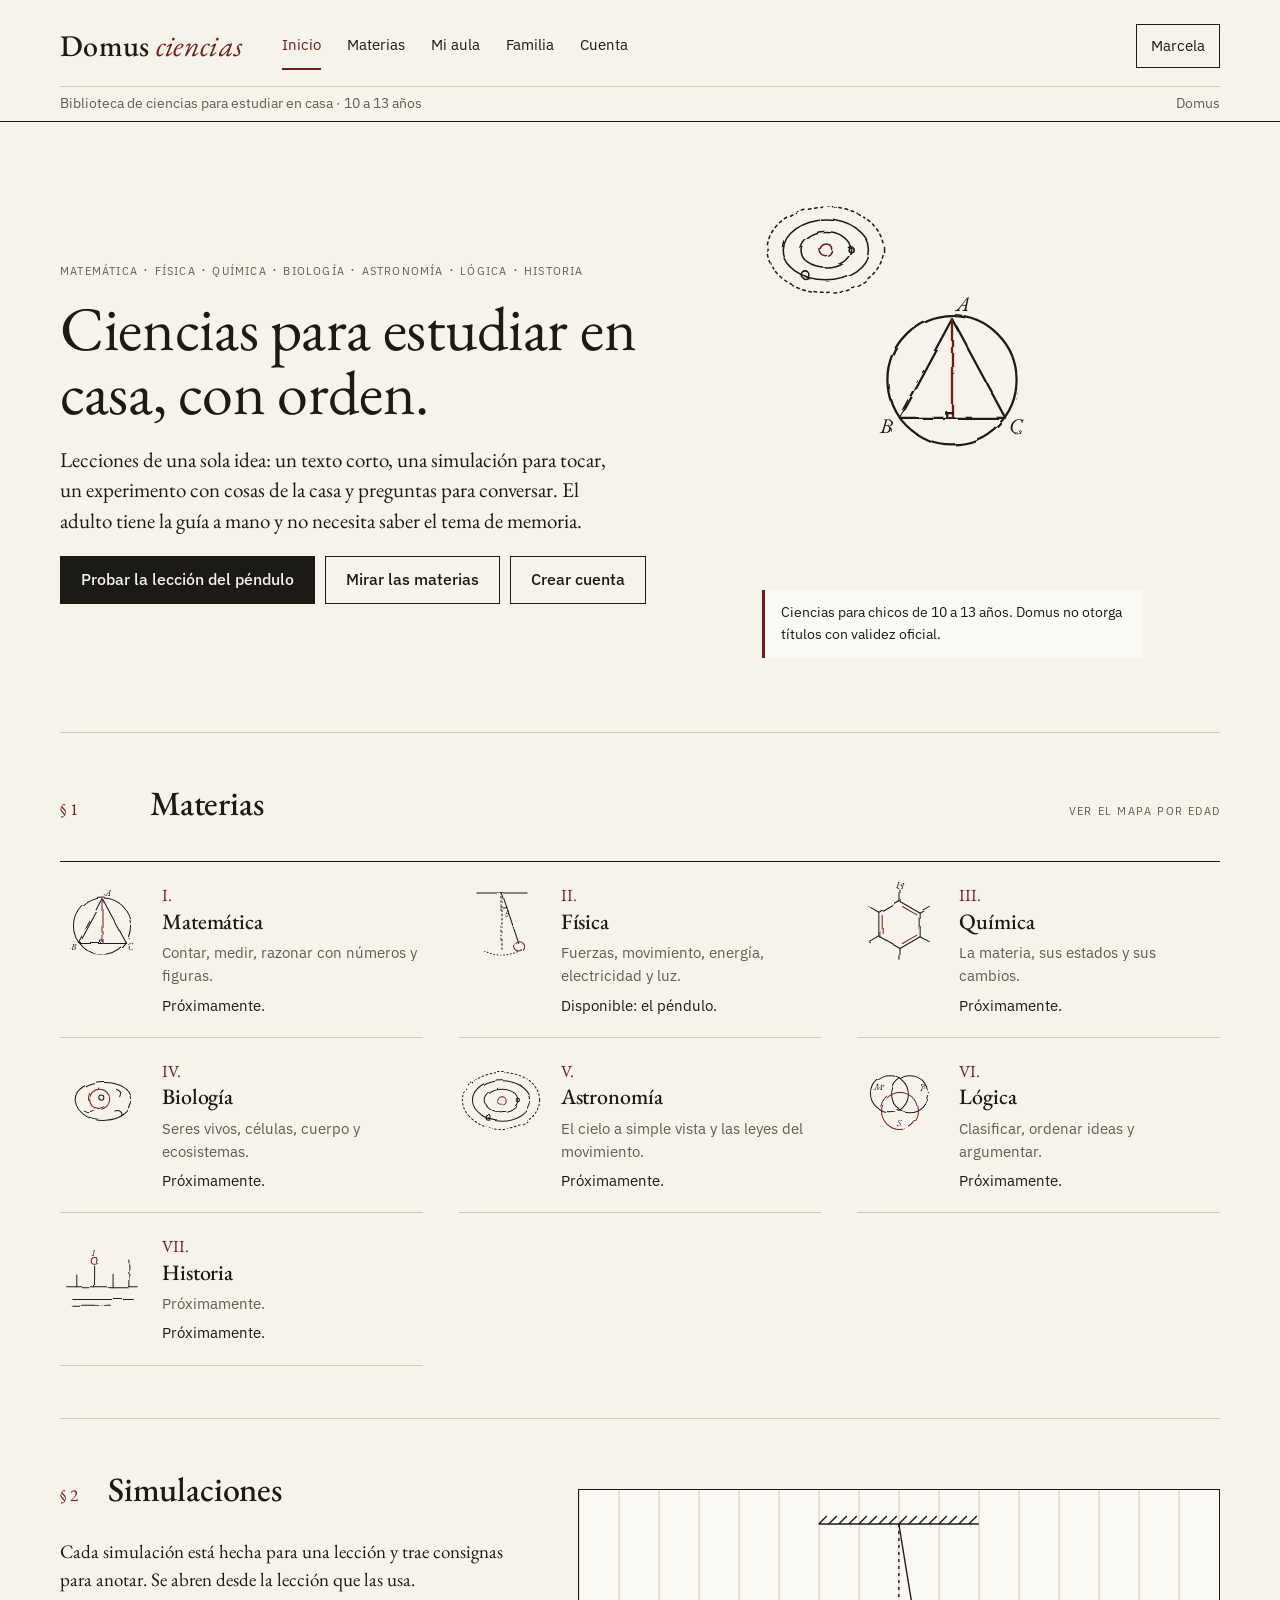
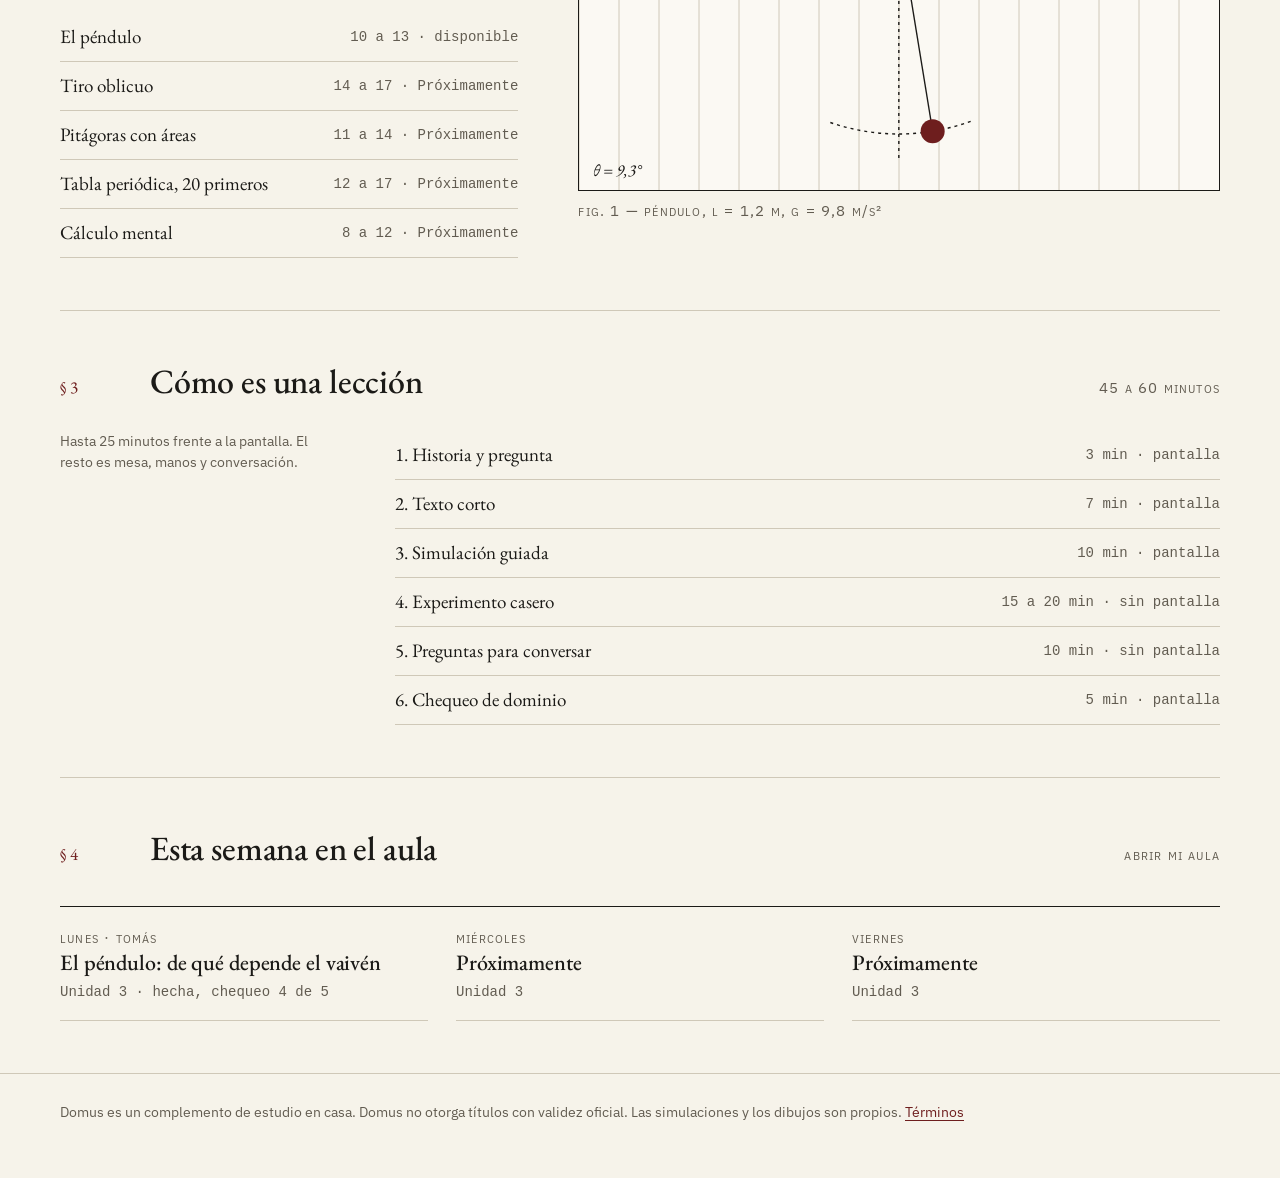
==== commit 38d4c5d2: "Domus: versión navegable" ====
--- a/index.html
+++ b/index.html
@@ -4,7 +4,7 @@
 <meta charset="utf-8">
 <meta name="viewport" content="width=device-width,initial-scale=1">
 <title>Inicio · Domus</title>
-<meta name="description" content="Domus: ciencias para estudiar en casa. Maqueta.">
+<meta name="description" content="Domus: ciencias para estudiar en casa.">
 <link rel="stylesheet" href="estilo.css">
 </head>
 <body>
@@ -13,8 +13,9 @@
  <div class="bar">
   <a class="brand" href="index.html">Domus <i>ciencias</i></a>
   <nav class="main" aria-label="Principal"><a href="index.html" aria-current="page"><svg viewBox="0 0 24 24" aria-hidden="true"><path d="M3 11 12 4l9 7"/><path d="M6 10v10h12V10"/><path d="M10 20v-5h4v5"/></svg><span>Inicio</span></a><a href="materias.html"><svg viewBox="0 0 24 24" aria-hidden="true"><rect x="4" y="4" width="7" height="7"/><rect x="13" y="4" width="7" height="7"/><rect x="4" y="13" width="7" height="7"/><rect x="13" y="13" width="7" height="7"/></svg><span>Materias</span></a><a href="aula.html"><svg viewBox="0 0 24 24" aria-hidden="true"><path d="M12 6c-2-1.5-5-2-8-2v14c3 0 6 .5 8 2 2-1.5 5-2 8-2V4c-3 0-6 .5-8 2Z"/><path d="M12 6v14"/></svg><span>Mi aula</span></a><a href="familia.html"><svg viewBox="0 0 24 24" aria-hidden="true"><circle cx="9" cy="8" r="3"/><path d="M3 20c0-3.5 2.7-6 6-6s6 2.5 6 6"/><circle cx="17" cy="9" r="2.3"/><path d="M16.5 14.2c2.6.2 4.5 2.2 4.5 5.3"/></svg><span>Familia</span></a><a href="cuenta.html"><svg viewBox="0 0 24 24" aria-hidden="true"><circle cx="12" cy="12" r="9"/><circle cx="12" cy="10" r="3"/><path d="M6.5 18c1.2-2.2 3.2-3.2 5.5-3.2s4.3 1 5.5 3.2"/></svg><span>Cuenta</span></a></nav>
+  <a class="quien" id="quien" href="cuenta.html">Ingresar</a>
  </div>
- <div class="sub"><span>Biblioteca de ciencias para estudiar en casa · piloto de 10 a 13 años</span><span>Maqueta con contenido de ejemplo</span></div>
+ <div class="sub"><span>Biblioteca de ciencias para estudiar en casa · 10 a 13 años</span><span>Domus</span></div>
 </div></header>
 <main class="wrap">
 
@@ -23,34 +24,34 @@
   <p class="sc">Matemática · Física · Química · Biología · Astronomía · Lógica · Historia</p>
   <h1 style="margin-top:14px">Ciencias para estudiar en casa, con orden.</h1>
   <p class="lede">Lecciones de una sola idea: un texto corto, una simulación para tocar, un experimento con cosas de la casa y preguntas para conversar. El adulto tiene la guía a mano y no necesita saber el tema de memoria.</p>
-  <div class="btns"><a class="btn p" href="leccion.html">Ver la lección de muestra</a><a class="btn" href="materias.html">Mirar las materias</a></div>
+  <div class="btns"><a class="btn p" href="leccion.html">Probar la lección del péndulo</a><a class="btn" href="materias.html">Mirar las materias</a><a class="btn" href="cuenta.html#alta">Crear cuenta</a></div>
  </div>
  <div class="art"><svg class="d" viewBox="0 0 300 300" style="width:100%;max-width:380px" aria-hidden="true"><circle cx="50" cy="50" r="5" class="a"/><ellipse cx="50" cy="50" rx="20" ry="14"/><ellipse cx="50" cy="50" rx="34" ry="24"/><ellipse cx="50" cy="50" rx="46" ry="34" stroke-dasharray="2 3"/><circle cx="70" cy="50" r="2"/><circle cx="34" cy="70" r="3"/><g transform="translate(75,75) scale(1.5)"><circle cx="50" cy="52" r="34"/><path d="M22 72 L78 72 L50 20 Z"/><path class="a" d="M50 20 L50 72"/><path d="M47 72 v-3 h3"/><text x="52" y="16">A</text><text x="12" y="80">B</text><text x="80" y="80">C</text></g></svg>
- <div class="notice"><p class="small" style="margin:0;color:var(--ink)">Por ahora hay una franja (10 a 13 años) y una materia (ciencias). No hay título ni validez oficial.</p></div></div>
+ <div class="notice"><p class="small" style="margin:0;color:var(--ink)">Ciencias para chicos de 10 a 13 años. Domus no otorga títulos con validez oficial.</p></div></div>
 </div>
 
 <section id="materias"><div class="shead"><span class="num">§ 1</span><h2>Materias</h2><a class="sc" href="materias.html">ver el mapa por edad</a></div>
 <div class="subjects">
-<a class="subj" href="materias.html#matematica"><div><svg class="d" viewBox="0 0 100 100" aria-hidden="true"><circle cx="50" cy="52" r="34"/><path d="M22 72 L78 72 L50 20 Z"/><path class="a" d="M50 20 L50 72"/><path d="M47 72 v-3 h3"/><text x="52" y="16">A</text><text x="12" y="80">B</text><text x="80" y="80">C</text></svg></div><div><span class="num">I.</span><h3>Matemática</h3><p>Contar, medir, razonar con números y figuras.</p><p style="color:var(--ink)">Temario propuesto; sin lecciones todavía.</p></div></a>
-<a class="subj" href="materias.html#fisica"><div><svg class="d" viewBox="0 0 100 100" aria-hidden="true"><path d="M20 12 H80"/><path d="M50 12 L70 72"/><circle class="a" cx="71" cy="76" r="6"/><path d="M50 12 L50 80" stroke-dasharray="2 3"/><path d="M50 30 A18 18 0 0 0 56 29"/><text x="54" y="40">θ</text><path d="M30 82 Q50 92 72 82" stroke-dasharray="1 3"/></svg></div><div><span class="num">II.</span><h3>Física</h3><p>Fuerzas, movimiento, energía, electricidad y luz.</p><p style="color:var(--ink)">Una lección escrita: el péndulo.</p></div></a>
-<a class="subj" href="materias.html#quimica"><div><svg class="d" viewBox="0 0 100 100" aria-hidden="true"><path d="M50 22 L74 36 L74 64 L50 78 L26 64 L26 36 Z"/><path class="a" d="M53 28 L70 38 M70 62 L53 72 M30 60 L30 40"/><path d="M50 22 V8 M74 36 L86 29 M74 64 L86 71 M50 78 V92 M26 64 L14 71 M26 36 L14 29"/><text x="46" y="7">H</text></svg></div><div><span class="num">III.</span><h3>Química</h3><p>La materia, sus estados y sus cambios.</p><p style="color:var(--ink)">Temario propuesto; sin lecciones todavía.</p></div></a>
-<a class="subj" href="materias.html#biologia"><div><svg class="d" viewBox="0 0 100 100" aria-hidden="true"><path d="M18 50 C18 22 82 20 84 48 C86 78 22 84 18 50 Z"/><circle class="a" cx="46" cy="48" r="12"/><circle cx="48" cy="46" r="3"/><path d="M66 36 c5 2 8 6 5 10 M64 62 c6 -2 10 2 8 6 M28 62 q6 4 12 0"/></svg></div><div><span class="num">IV.</span><h3>Biología</h3><p>Seres vivos, células, cuerpo y ecosistemas.</p><p style="color:var(--ink)">Temario propuesto; sin lecciones todavía.</p></div></a>
-<a class="subj" href="materias.html#astronomia"><div><svg class="d" viewBox="0 0 100 100" aria-hidden="true"><circle cx="50" cy="50" r="5" class="a"/><ellipse cx="50" cy="50" rx="20" ry="14"/><ellipse cx="50" cy="50" rx="34" ry="24"/><ellipse cx="50" cy="50" rx="46" ry="34" stroke-dasharray="2 3"/><circle cx="70" cy="50" r="2"/><circle cx="34" cy="70" r="3"/></svg></div><div><span class="num">V.</span><h3>Astronomía</h3><p>El cielo a simple vista y las leyes del movimiento.</p><p style="color:var(--ink)">Temario propuesto; sin lecciones todavía.</p></div></a>
-<a class="subj" href="materias.html#logica"><div><svg class="d" viewBox="0 0 100 100" aria-hidden="true"><circle cx="38" cy="42" r="22"/><circle cx="62" cy="42" r="22"/><circle class="a" cx="50" cy="62" r="22"/><text x="20" y="38">M</text><text x="74" y="38">P</text><text x="47" y="80">S</text></svg></div><div><span class="num">VI.</span><h3>Lógica</h3><p>Clasificar, ordenar ideas y argumentar.</p><p style="color:var(--ink)">Temario propuesto; sin lecciones todavía.</p></div></a>
-<a class="subj" href="materias.html#historia"><div><svg class="d" viewBox="0 0 100 100" aria-hidden="true"><path d="M8 64 H92"/><path d="M20 64 V50 M40 64 V38 M62 64 V48 M82 64 V32"/><circle class="a" cx="40" cy="32" r="4"/><path d="M14 78 H86 M14 86 H60"/><text x="36" y="26">1</text></svg></div><div><span class="num">VII.</span><h3>Historia</h3><p>Todavía sin temario.</p><p style="color:var(--ink)">En preparación.</p></div></a>
+<a class="subj" href="materias.html#matematica"><div><svg class="d" viewBox="0 0 100 100" aria-hidden="true"><circle cx="50" cy="52" r="34"/><path d="M22 72 L78 72 L50 20 Z"/><path class="a" d="M50 20 L50 72"/><path d="M47 72 v-3 h3"/><text x="52" y="16">A</text><text x="12" y="80">B</text><text x="80" y="80">C</text></svg></div><div><span class="num">I.</span><h3>Matemática</h3><p>Contar, medir, razonar con números y figuras.</p><p style="color:var(--ink)">Próximamente.</p></div></a>
+<a class="subj" href="materias.html#fisica"><div><svg class="d" viewBox="0 0 100 100" aria-hidden="true"><path d="M20 12 H80"/><path d="M50 12 L70 72"/><circle class="a" cx="71" cy="76" r="6"/><path d="M50 12 L50 80" stroke-dasharray="2 3"/><path d="M50 30 A18 18 0 0 0 56 29"/><text x="54" y="40">θ</text><path d="M30 82 Q50 92 72 82" stroke-dasharray="1 3"/></svg></div><div><span class="num">II.</span><h3>Física</h3><p>Fuerzas, movimiento, energía, electricidad y luz.</p><p style="color:var(--ink)">Disponible: el péndulo.</p></div></a>
+<a class="subj" href="materias.html#quimica"><div><svg class="d" viewBox="0 0 100 100" aria-hidden="true"><path d="M50 22 L74 36 L74 64 L50 78 L26 64 L26 36 Z"/><path class="a" d="M53 28 L70 38 M70 62 L53 72 M30 60 L30 40"/><path d="M50 22 V8 M74 36 L86 29 M74 64 L86 71 M50 78 V92 M26 64 L14 71 M26 36 L14 29"/><text x="46" y="7">H</text></svg></div><div><span class="num">III.</span><h3>Química</h3><p>La materia, sus estados y sus cambios.</p><p style="color:var(--ink)">Próximamente.</p></div></a>
+<a class="subj" href="materias.html#biologia"><div><svg class="d" viewBox="0 0 100 100" aria-hidden="true"><path d="M18 50 C18 22 82 20 84 48 C86 78 22 84 18 50 Z"/><circle class="a" cx="46" cy="48" r="12"/><circle cx="48" cy="46" r="3"/><path d="M66 36 c5 2 8 6 5 10 M64 62 c6 -2 10 2 8 6 M28 62 q6 4 12 0"/></svg></div><div><span class="num">IV.</span><h3>Biología</h3><p>Seres vivos, células, cuerpo y ecosistemas.</p><p style="color:var(--ink)">Próximamente.</p></div></a>
+<a class="subj" href="materias.html#astronomia"><div><svg class="d" viewBox="0 0 100 100" aria-hidden="true"><circle cx="50" cy="50" r="5" class="a"/><ellipse cx="50" cy="50" rx="20" ry="14"/><ellipse cx="50" cy="50" rx="34" ry="24"/><ellipse cx="50" cy="50" rx="46" ry="34" stroke-dasharray="2 3"/><circle cx="70" cy="50" r="2"/><circle cx="34" cy="70" r="3"/></svg></div><div><span class="num">V.</span><h3>Astronomía</h3><p>El cielo a simple vista y las leyes del movimiento.</p><p style="color:var(--ink)">Próximamente.</p></div></a>
+<a class="subj" href="materias.html#logica"><div><svg class="d" viewBox="0 0 100 100" aria-hidden="true"><circle cx="38" cy="42" r="22"/><circle cx="62" cy="42" r="22"/><circle class="a" cx="50" cy="62" r="22"/><text x="20" y="38">M</text><text x="74" y="38">P</text><text x="47" y="80">S</text></svg></div><div><span class="num">VI.</span><h3>Lógica</h3><p>Clasificar, ordenar ideas y argumentar.</p><p style="color:var(--ink)">Próximamente.</p></div></a>
+<a class="subj" href="materias.html#historia"><div><svg class="d" viewBox="0 0 100 100" aria-hidden="true"><path d="M8 64 H92"/><path d="M20 64 V50 M40 64 V38 M62 64 V48 M82 64 V32"/><circle class="a" cx="40" cy="32" r="4"/><path d="M14 78 H86 M14 86 H60"/><text x="36" y="26">1</text></svg></div><div><span class="num">VII.</span><h3>Historia</h3><p>Próximamente.</p><p style="color:var(--ink)">Próximamente.</p></div></a>
 </div></section>
 
 <section><div class="feature"><div>
  <div class="shead" style="grid-template-columns:48px 1fr"><span class="num">§ 2</span><h2>Simulaciones</h2></div>
- <p class="lede" style="font-size:19px;margin-top:0">Cada simulación está hecha para una lección y trae consignas para anotar. Por ahora funciona una sola; las otras son el plan.</p>
+ <p class="lede" style="font-size:19px;margin-top:0">Cada simulación está hecha para una lección y trae consignas para anotar. Se abren desde la lección que las usa.</p>
  <ol class="toc">
   <li><a href="leccion.html#b3">El péndulo<span>10 a 13 · disponible</span></a></li>
-  <li><div class="r">Tiro oblicuo<span>14 a 17 · en preparación</span></div></li>
-  <li><div class="r">Pitágoras con áreas<span>11 a 14 · en preparación</span></div></li>
-  <li><div class="r">Tabla periódica, 20 primeros<span>12 a 17 · en preparación</span></div></li>
-  <li><div class="r">Cálculo mental<span>8 a 12 · en preparación</span></div></li>
+  <li><div class="r">Tiro oblicuo<span>14 a 17 · Próximamente</span></div></li>
+  <li><div class="r">Pitágoras con áreas<span>11 a 14 · Próximamente</span></div></li>
+  <li><div class="r">Tabla periódica, 20 primeros<span>12 a 17 · Próximamente</span></div></li>
+  <li><div class="r">Cálculo mental<span>8 a 12 · Próximamente</span></div></li>
  </ol></div>
- <div><div class="stage" style="margin-top:18px"><canvas id="mini" style="display:block;width:100%;height:300px" role="img" aria-label="Péndulo animado de adorno"></canvas></div><p class="sc" style="margin-top:8px">fig. 1 — péndulo, L = 1,2 m, g = 9,797 m/s²</p></div>
+ <div><div class="stage" style="margin-top:18px"><canvas id="mini" style="display:block;width:100%;height:300px" role="img" aria-label="Péndulo animado de adorno"></canvas></div><p class="sc" style="margin-top:8px">fig. 1 — péndulo, L = 1,2 m, g = 9,8 m/s²</p></div>
 </div></section>
 
 <section><div class="shead"><span class="num">§ 3</span><h2>Cómo es una lección</h2><span class="sc">45 a 60 minutos</span></div>
@@ -65,14 +66,17 @@
 </ol></div></section>
 
 <section><div class="shead"><span class="num">§ 4</span><h2>Esta semana en el aula</h2><a class="sc" href="aula.html">abrir Mi aula</a></div>
-<div class="cards c3">
- <a class="card" href="aula.html"><span class="sc">lunes</span><h3>Formas de energía</h3><p class="meta">Unidad 3 <span class="ej">ejemplo</span></p></a>
- <a class="card" href="leccion.html"><span class="sc">miércoles</span><h3>El péndulo: de qué depende el vaivén</h3><p class="meta">Unidad 3 · lección de muestra</p></a>
- <a class="card" href="aula.html"><span class="sc">viernes</span><h3>Conservación de la energía</h3><p class="meta">Unidad 3 <span class="ej">ejemplo</span></p></a>
-</div></section>
+<div id="semana"><p>Ingresá a tu cuenta para ver la semana de tus hijos. <a href="cuenta.html">Ingresar</a> · <a href="cuenta.html#alta">Crear cuenta</a></p></div></section>
+<script>
+document.addEventListener('DOMContentLoaded',function(){var c=Estado.cuenta();if(!c)return;var h=Estado.hijo(),e=Estado.esc,host=document.getElementById('semana');
+if(!Estado.cubierto(h)){host.innerHTML='<p><b>'+e(h.nombre)+'</b>, '+h.edad+' años: las lecciones para esa edad están en preparación. Próximamente.</p>';return}
+var ok=h.prog.chequeos.pendulo;
+host.innerHTML='<div class="cards c3"><a class="card" href="leccion.html"><span class="sc">lunes · '+e(h.nombre)+'</span><h3>El péndulo: de qué depende el vaivén</h3><p class="meta">Unidad 3 · '+(ok?'hecha, chequeo '+ok.ok+' de 5':'siguiente')+'</p></a><div class="card"><span class="sc">miércoles</span><h3>Próximamente</h3><p class="meta">Unidad 3</p></div><div class="card"><span class="sc">viernes</span><h3>Próximamente</h3><p class="meta">Unidad 3</p></div></div>'});
+</script>
 
 </main>
-<footer><div class="wrap"><p>Maqueta de la plataforma. Domus es un complemento de estudio en casa: no otorga título ni tiene validez oficial. Lo marcado “ejemplo” o “estimación” no es un dato real. Las simulaciones y los dibujos son propios.</p></div></footer>
+<footer><div class="wrap"><p>Domus es un complemento de estudio en casa. Domus no otorga títulos con validez oficial. Las simulaciones y los dibujos son propios. <a href="cuenta.html#terminos">Términos</a></p></div></footer>
 <script src="comun.js"></script>
+<script src="estado.js"></script>
 </body>
 </html>
--- a/estilo.css
+++ b/estilo.css
@@ -1,4 +1,4 @@
-/* Domus · maqueta. Sistema visual editorial: papel, tinta, un bordó. */
+/* Domus. Sistema visual editorial: papel, tinta, un bordó. */
 @font-face{font-family:'EB Garamond';font-style:normal;font-weight:400 600;font-display:swap;src:url(fuentes/eb-garamond.woff2) format('woff2')}
 @font-face{font-family:'EB Garamond';font-style:italic;font-weight:400 500;font-display:swap;src:url(fuentes/eb-garamond-italic.woff2) format('woff2')}
 @font-face{font-family:'IBM Plex Sans';font-style:normal;font-weight:400 600;font-display:swap;src:url(fuentes/plex-sans.woff2) format('woff2')}
@@ -46,12 +46,11 @@
 .btn.p:hover,.btn.p:active{background:var(--acc);color:var(--paper)}
 .btn[disabled]{opacity:.55;cursor:not-allowed}
 .btns{display:flex;flex-wrap:wrap;gap:10px}
-input[type=email],input[type=number],select{width:100%;min-height:var(--hit);font:16px var(--sans);padding:8px 12px;background:var(--card);border:2px solid var(--line);color:var(--ink);border-radius:0}
+input[type=email],input[type=number],input[type=text],input[type=password],select{width:100%;min-height:var(--hit);font:16px var(--sans);padding:8px 12px;background:var(--card);border:2px solid var(--line);color:var(--ink);border-radius:0}
 label{display:block;font-weight:500;margin:0 0 6px}
 .chip{display:inline-flex;align-items:center;min-height:var(--hit);padding:8px 14px;border:2px solid var(--line);background:var(--card);font:16px var(--sans);color:var(--ink);cursor:pointer;border-radius:0;text-align:left}
 .chip[aria-pressed=true],.chip[aria-checked=true]{border-color:var(--ink);background:var(--ink);color:var(--paper)}
 .chips{display:flex;flex-wrap:wrap;gap:8px}
-.ej{display:inline-block;font:13px var(--mono);color:var(--acc);border:1px solid var(--acc);padding:0 6px;margin-left:6px;vertical-align:middle;white-space:nowrap}
 .tag{display:inline-block;font:13px var(--mono);padding:2px 8px;border:1px solid var(--line);margin:0 6px 4px 0}
 .tag.scr{background:var(--ink);color:var(--paper);border-color:var(--ink)}
 .notice{border-left:3px solid var(--acc);background:var(--card);padding:12px 16px;margin:18px 0}
@@ -186,3 +185,8 @@
  .pc{grid-template-columns:1fr 1fr}
 }
 .row{display:flex;flex-wrap:wrap;gap:8px}
+
+.quien{display:inline-flex;align-items:center;min-height:44px;padding:0 14px;border:1px solid var(--ink);font-size:15px;color:var(--ink);white-space:nowrap;max-width:140px;overflow:hidden;text-overflow:ellipsis}
+.quien:hover{color:var(--acc);border-color:var(--acc)}
+@media(min-width:960px){.top .bar .quien{margin-left:auto}}
+.vh{position:absolute;width:1px;height:1px;overflow:hidden;clip:rect(0 0 0 0);white-space:nowrap}
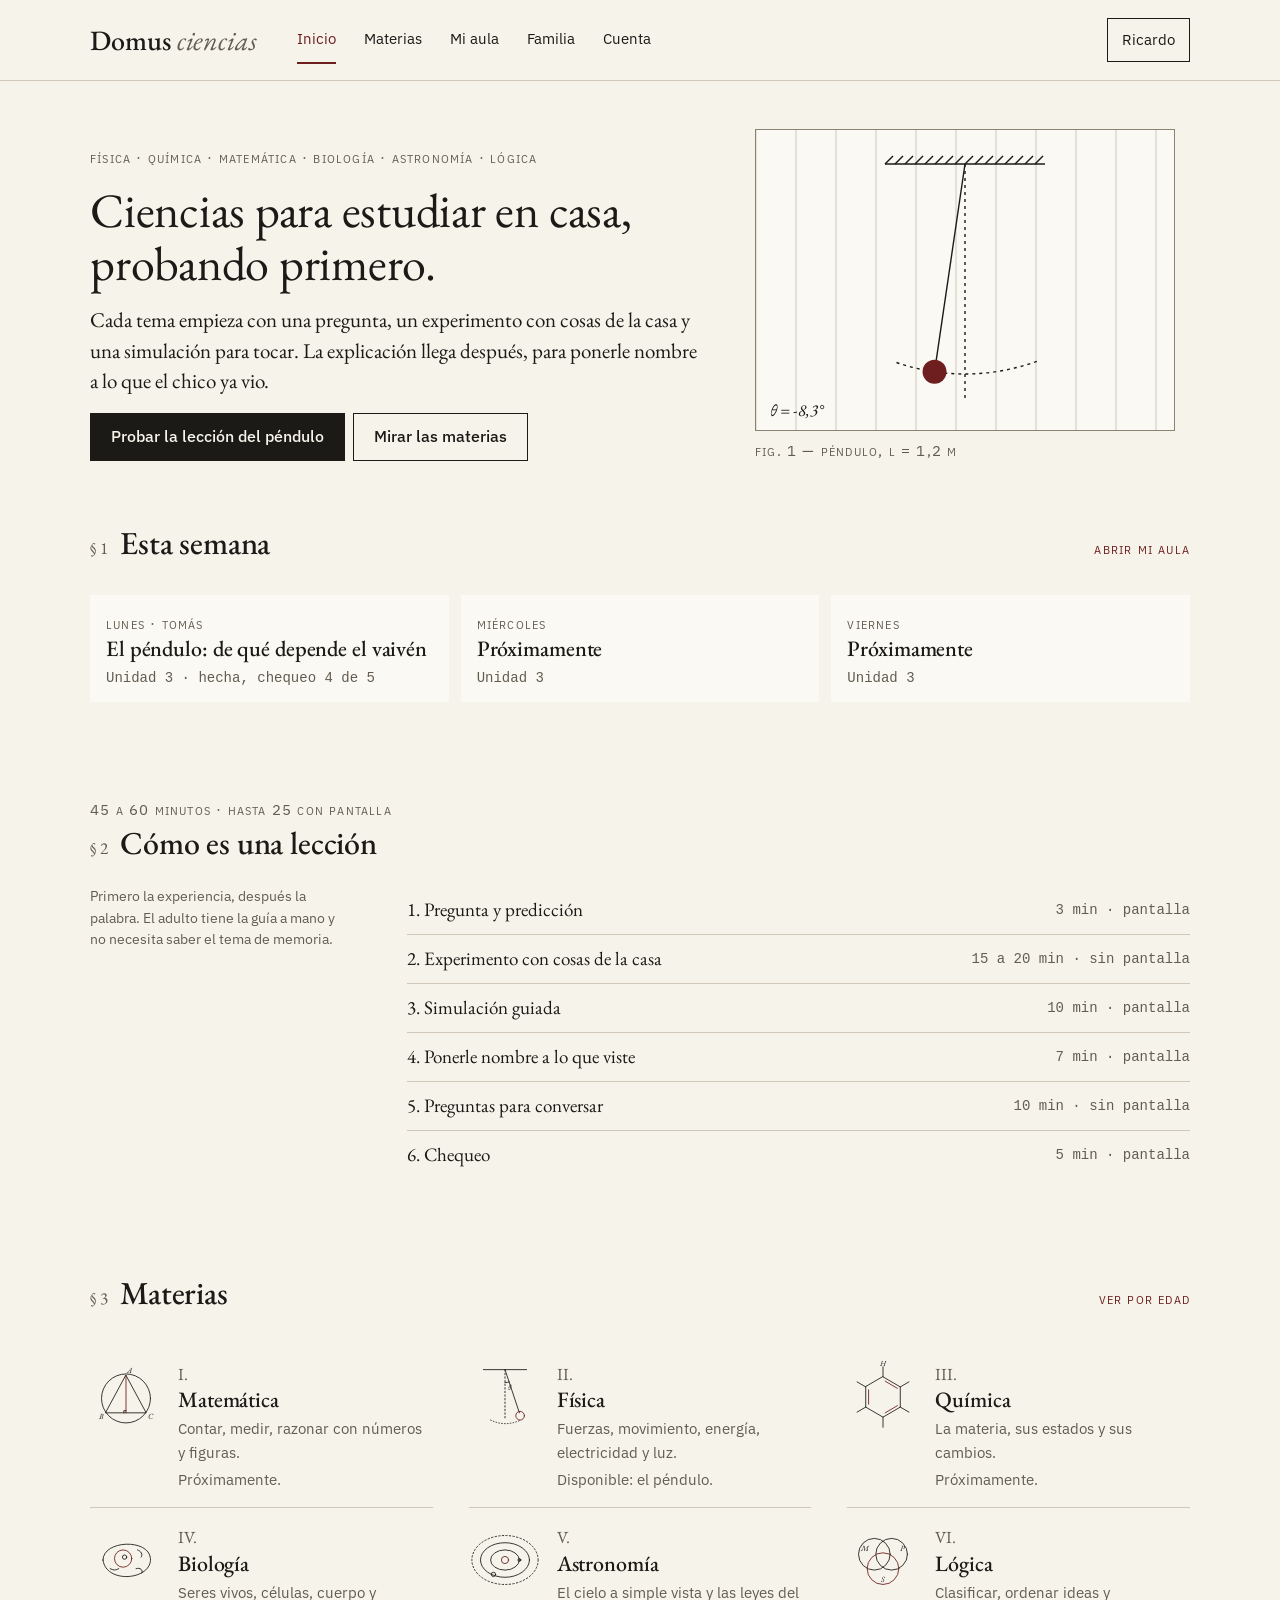
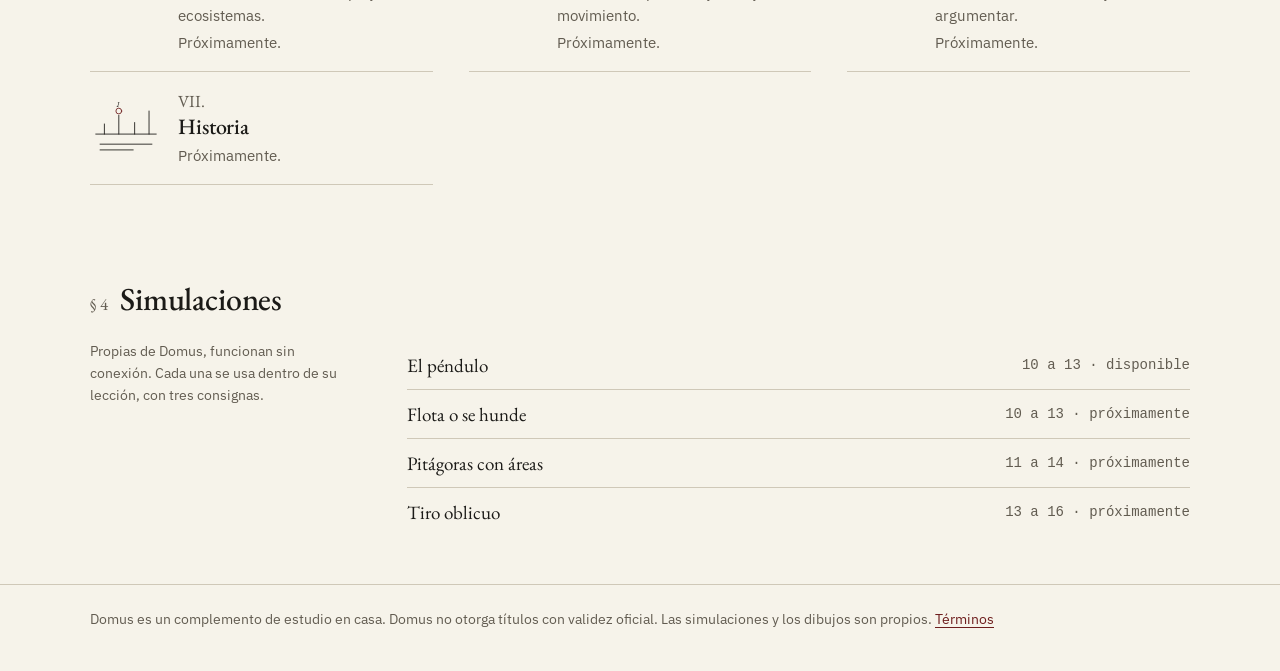
==== commit c31581ab: "Rediseño según el design system Domus: más simple, experiencia primero - estilo.css nuevo: papel, ti" ====
--- a/index.html
+++ b/index.html
@@ -8,70 +8,64 @@
 <link rel="stylesheet" href="estilo.css">
 </head>
 <body>
-<svg width="0" height="0" style="position:absolute" aria-hidden="true" focusable="false"><filter id="rough"><feTurbulence baseFrequency=".03" numOctaves="2" seed="3"/><feDisplacementMap in="SourceGraphic" scale="1.6"/></filter></svg>
 <header class="top"><div class="wrap">
  <div class="bar">
   <a class="brand" href="index.html">Domus <i>ciencias</i></a>
   <nav class="main" aria-label="Principal"><a href="index.html" aria-current="page"><svg viewBox="0 0 24 24" aria-hidden="true"><path d="M3 11 12 4l9 7"/><path d="M6 10v10h12V10"/><path d="M10 20v-5h4v5"/></svg><span>Inicio</span></a><a href="materias.html"><svg viewBox="0 0 24 24" aria-hidden="true"><rect x="4" y="4" width="7" height="7"/><rect x="13" y="4" width="7" height="7"/><rect x="4" y="13" width="7" height="7"/><rect x="13" y="13" width="7" height="7"/></svg><span>Materias</span></a><a href="aula.html"><svg viewBox="0 0 24 24" aria-hidden="true"><path d="M12 6c-2-1.5-5-2-8-2v14c3 0 6 .5 8 2 2-1.5 5-2 8-2V4c-3 0-6 .5-8 2Z"/><path d="M12 6v14"/></svg><span>Mi aula</span></a><a href="familia.html"><svg viewBox="0 0 24 24" aria-hidden="true"><circle cx="9" cy="8" r="3"/><path d="M3 20c0-3.5 2.7-6 6-6s6 2.5 6 6"/><circle cx="17" cy="9" r="2.3"/><path d="M16.5 14.2c2.6.2 4.5 2.2 4.5 5.3"/></svg><span>Familia</span></a><a href="cuenta.html"><svg viewBox="0 0 24 24" aria-hidden="true"><circle cx="12" cy="12" r="9"/><circle cx="12" cy="10" r="3"/><path d="M6.5 18c1.2-2.2 3.2-3.2 5.5-3.2s4.3 1 5.5 3.2"/></svg><span>Cuenta</span></a></nav>
   <a class="quien" id="quien" href="cuenta.html">Ingresar</a>
  </div>
- <div class="sub"><span>Biblioteca de ciencias para estudiar en casa · 10 a 13 años</span><span>Domus</span></div>
 </div></header>
 <main class="wrap">
 
 <div class="hero">
  <div>
-  <p class="sc">Matemática · Física · Química · Biología · Astronomía · Lógica · Historia</p>
-  <h1 style="margin-top:14px">Ciencias para estudiar en casa, con orden.</h1>
-  <p class="lede">Lecciones de una sola idea: un texto corto, una simulación para tocar, un experimento con cosas de la casa y preguntas para conversar. El adulto tiene la guía a mano y no necesita saber el tema de memoria.</p>
-  <div class="btns"><a class="btn p" href="leccion.html">Probar la lección del péndulo</a><a class="btn" href="materias.html">Mirar las materias</a><a class="btn" href="cuenta.html#alta">Crear cuenta</a></div>
+  <p class="sc">física · química · matemática · biología · astronomía · lógica</p>
+  <h1 style="margin-top:10px">Ciencias para estudiar en casa, probando primero.</h1>
+  <p class="lede">Cada tema empieza con una pregunta, un experimento con cosas de la casa y una simulación para tocar. La explicación llega después, para ponerle nombre a lo que el chico ya vio.</p>
+  <div class="btns"><a class="btn p" href="leccion.html">Probar la lección del péndulo</a><a class="btn" href="materias.html">Mirar las materias</a></div>
  </div>
- <div class="art"><svg class="d" viewBox="0 0 300 300" style="width:100%;max-width:380px" aria-hidden="true"><circle cx="50" cy="50" r="5" class="a"/><ellipse cx="50" cy="50" rx="20" ry="14"/><ellipse cx="50" cy="50" rx="34" ry="24"/><ellipse cx="50" cy="50" rx="46" ry="34" stroke-dasharray="2 3"/><circle cx="70" cy="50" r="2"/><circle cx="34" cy="70" r="3"/><g transform="translate(75,75) scale(1.5)"><circle cx="50" cy="52" r="34"/><path d="M22 72 L78 72 L50 20 Z"/><path class="a" d="M50 20 L50 72"/><path d="M47 72 v-3 h3"/><text x="52" y="16">A</text><text x="12" y="80">B</text><text x="80" y="80">C</text></g></svg>
- <div class="notice"><p class="small" style="margin:0;color:var(--ink)">Ciencias para chicos de 10 a 13 años. Domus no otorga títulos con validez oficial.</p></div></div>
+ <div class="art"><div class="stage"><canvas id="mini" style="display:block;width:100%;height:300px" role="img" aria-label="Péndulo animado"></canvas></div><p class="sc" style="margin-top:8px">fig. 1 — péndulo, L = 1,2 m</p></div>
 </div>
 
-<section id="materias"><div class="shead"><span class="num">§ 1</span><h2>Materias</h2><a class="sc" href="materias.html">ver el mapa por edad</a></div>
+<section style="padding-top:16px"><div class="shead"><span class="num">§ 1</span><h2>Esta semana</h2><a class="sc" href="aula.html">abrir Mi aula</a></div>
+<div id="semana"><p>Ingresá a tu cuenta para ver la semana de tus hijos. <a href="cuenta.html">Ingresar</a> · <a href="cuenta.html#alta">Crear cuenta</a></p></div></section>
+
+<section><div class="shead"><span class="sc">45 a 60 minutos · hasta 25 con pantalla</span><span class="num">§ 2</span><h2>Cómo es una lección</h2></div>
+<div class="cols2"><div><p class="small">Primero la experiencia, después la palabra. El adulto tiene la guía a mano y no necesita saber el tema de memoria.</p></div>
+<ol class="toc">
+ <li><div class="r">1. Pregunta y predicción<span>3 min · pantalla</span></div></li>
+ <li><div class="r">2. Experimento con cosas de la casa<span>15 a 20 min · sin pantalla</span></div></li>
+ <li><div class="r">3. Simulación guiada<span>10 min · pantalla</span></div></li>
+ <li><div class="r">4. Ponerle nombre a lo que viste<span>7 min · pantalla</span></div></li>
+ <li><div class="r">5. Preguntas para conversar<span>10 min · sin pantalla</span></div></li>
+ <li><div class="r">6. Chequeo<span>5 min · pantalla</span></div></li>
+</ol></div></section>
+
+<section><div class="shead"><span class="num">§ 3</span><h2>Materias</h2><a class="sc" href="materias.html">ver por edad</a></div>
 <div class="subjects">
-<a class="subj" href="materias.html#matematica"><div><svg class="d" viewBox="0 0 100 100" aria-hidden="true"><circle cx="50" cy="52" r="34"/><path d="M22 72 L78 72 L50 20 Z"/><path class="a" d="M50 20 L50 72"/><path d="M47 72 v-3 h3"/><text x="52" y="16">A</text><text x="12" y="80">B</text><text x="80" y="80">C</text></svg></div><div><span class="num">I.</span><h3>Matemática</h3><p>Contar, medir, razonar con números y figuras.</p><p style="color:var(--ink)">Próximamente.</p></div></a>
-<a class="subj" href="materias.html#fisica"><div><svg class="d" viewBox="0 0 100 100" aria-hidden="true"><path d="M20 12 H80"/><path d="M50 12 L70 72"/><circle class="a" cx="71" cy="76" r="6"/><path d="M50 12 L50 80" stroke-dasharray="2 3"/><path d="M50 30 A18 18 0 0 0 56 29"/><text x="54" y="40">θ</text><path d="M30 82 Q50 92 72 82" stroke-dasharray="1 3"/></svg></div><div><span class="num">II.</span><h3>Física</h3><p>Fuerzas, movimiento, energía, electricidad y luz.</p><p style="color:var(--ink)">Disponible: el péndulo.</p></div></a>
-<a class="subj" href="materias.html#quimica"><div><svg class="d" viewBox="0 0 100 100" aria-hidden="true"><path d="M50 22 L74 36 L74 64 L50 78 L26 64 L26 36 Z"/><path class="a" d="M53 28 L70 38 M70 62 L53 72 M30 60 L30 40"/><path d="M50 22 V8 M74 36 L86 29 M74 64 L86 71 M50 78 V92 M26 64 L14 71 M26 36 L14 29"/><text x="46" y="7">H</text></svg></div><div><span class="num">III.</span><h3>Química</h3><p>La materia, sus estados y sus cambios.</p><p style="color:var(--ink)">Próximamente.</p></div></a>
-<a class="subj" href="materias.html#biologia"><div><svg class="d" viewBox="0 0 100 100" aria-hidden="true"><path d="M18 50 C18 22 82 20 84 48 C86 78 22 84 18 50 Z"/><circle class="a" cx="46" cy="48" r="12"/><circle cx="48" cy="46" r="3"/><path d="M66 36 c5 2 8 6 5 10 M64 62 c6 -2 10 2 8 6 M28 62 q6 4 12 0"/></svg></div><div><span class="num">IV.</span><h3>Biología</h3><p>Seres vivos, células, cuerpo y ecosistemas.</p><p style="color:var(--ink)">Próximamente.</p></div></a>
-<a class="subj" href="materias.html#astronomia"><div><svg class="d" viewBox="0 0 100 100" aria-hidden="true"><circle cx="50" cy="50" r="5" class="a"/><ellipse cx="50" cy="50" rx="20" ry="14"/><ellipse cx="50" cy="50" rx="34" ry="24"/><ellipse cx="50" cy="50" rx="46" ry="34" stroke-dasharray="2 3"/><circle cx="70" cy="50" r="2"/><circle cx="34" cy="70" r="3"/></svg></div><div><span class="num">V.</span><h3>Astronomía</h3><p>El cielo a simple vista y las leyes del movimiento.</p><p style="color:var(--ink)">Próximamente.</p></div></a>
-<a class="subj" href="materias.html#logica"><div><svg class="d" viewBox="0 0 100 100" aria-hidden="true"><circle cx="38" cy="42" r="22"/><circle cx="62" cy="42" r="22"/><circle class="a" cx="50" cy="62" r="22"/><text x="20" y="38">M</text><text x="74" y="38">P</text><text x="47" y="80">S</text></svg></div><div><span class="num">VI.</span><h3>Lógica</h3><p>Clasificar, ordenar ideas y argumentar.</p><p style="color:var(--ink)">Próximamente.</p></div></a>
-<a class="subj" href="materias.html#historia"><div><svg class="d" viewBox="0 0 100 100" aria-hidden="true"><path d="M8 64 H92"/><path d="M20 64 V50 M40 64 V38 M62 64 V48 M82 64 V32"/><circle class="a" cx="40" cy="32" r="4"/><path d="M14 78 H86 M14 86 H60"/><text x="36" y="26">1</text></svg></div><div><span class="num">VII.</span><h3>Historia</h3><p>Próximamente.</p><p style="color:var(--ink)">Próximamente.</p></div></a>
+<a class="subj" href="materias.html#matematica"><div><svg class="d" viewBox="0 0 100 100" aria-hidden="true"><circle cx="50" cy="52" r="34"/><path d="M22 72 L78 72 L50 20 Z"/><path class="a" d="M50 20 L50 72"/><path d="M47 72 v-3 h3"/><text x="52" y="16">A</text><text x="12" y="80">B</text><text x="80" y="80">C</text></svg></div><div><span class="num">I.</span><h3>Matemática</h3><p>Contar, medir, razonar con números y figuras.</p><p>Próximamente.</p></div></a>
+<a class="subj" href="materias.html#fisica"><div><svg class="d" viewBox="0 0 100 100" aria-hidden="true"><path d="M20 12 H80"/><path d="M50 12 L70 72"/><circle class="a" cx="71" cy="76" r="6"/><path d="M50 12 L50 80" stroke-dasharray="2 3"/><path d="M50 30 A18 18 0 0 0 56 29"/><text x="54" y="40">θ</text><path d="M30 82 Q50 92 72 82" stroke-dasharray="1 3"/></svg></div><div><span class="num">II.</span><h3>Física</h3><p>Fuerzas, movimiento, energía, electricidad y luz.</p><p>Disponible: el péndulo.</p></div></a>
+<a class="subj" href="materias.html#quimica"><div><svg class="d" viewBox="0 0 100 100" aria-hidden="true"><path d="M50 22 L74 36 L74 64 L50 78 L26 64 L26 36 Z"/><path class="a" d="M53 28 L70 38 M70 62 L53 72 M30 60 L30 40"/><path d="M50 22 V8 M74 36 L86 29 M74 64 L86 71 M50 78 V92 M26 64 L14 71 M26 36 L14 29"/><text x="46" y="7">H</text></svg></div><div><span class="num">III.</span><h3>Química</h3><p>La materia, sus estados y sus cambios.</p><p>Próximamente.</p></div></a>
+<a class="subj" href="materias.html#biologia"><div><svg class="d" viewBox="0 0 100 100" aria-hidden="true"><path d="M18 50 C18 22 82 20 84 48 C86 78 22 84 18 50 Z"/><circle class="a" cx="46" cy="48" r="12"/><circle cx="48" cy="46" r="3"/><path d="M66 36 c5 2 8 6 5 10 M64 62 c6 -2 10 2 8 6 M28 62 q6 4 12 0"/></svg></div><div><span class="num">IV.</span><h3>Biología</h3><p>Seres vivos, células, cuerpo y ecosistemas.</p><p>Próximamente.</p></div></a>
+<a class="subj" href="materias.html#astronomia"><div><svg class="d" viewBox="0 0 100 100" aria-hidden="true"><circle cx="50" cy="50" r="5" class="a"/><ellipse cx="50" cy="50" rx="20" ry="14"/><ellipse cx="50" cy="50" rx="34" ry="24"/><ellipse cx="50" cy="50" rx="46" ry="34" stroke-dasharray="2 3"/><circle cx="70" cy="50" r="2"/><circle cx="34" cy="70" r="3"/></svg></div><div><span class="num">V.</span><h3>Astronomía</h3><p>El cielo a simple vista y las leyes del movimiento.</p><p>Próximamente.</p></div></a>
+<a class="subj" href="materias.html#logica"><div><svg class="d" viewBox="0 0 100 100" aria-hidden="true"><circle cx="38" cy="42" r="22"/><circle cx="62" cy="42" r="22"/><circle class="a" cx="50" cy="62" r="22"/><text x="20" y="38">M</text><text x="74" y="38">P</text><text x="47" y="80">S</text></svg></div><div><span class="num">VI.</span><h3>Lógica</h3><p>Clasificar, ordenar ideas y argumentar.</p><p>Próximamente.</p></div></a>
+<a class="subj" href="materias.html#historia"><div><svg class="d" viewBox="0 0 100 100" aria-hidden="true"><path d="M8 64 H92"/><path d="M20 64 V50 M40 64 V38 M62 64 V48 M82 64 V32"/><circle class="a" cx="40" cy="32" r="4"/><path d="M14 78 H86 M14 86 H60"/><text x="36" y="26">1</text></svg></div><div><span class="num">VII.</span><h3>Historia</h3><p>Próximamente.</p></div></a>
+
 </div></section>
 
-<section><div class="feature"><div>
- <div class="shead" style="grid-template-columns:48px 1fr"><span class="num">§ 2</span><h2>Simulaciones</h2></div>
- <p class="lede" style="font-size:19px;margin-top:0">Cada simulación está hecha para una lección y trae consignas para anotar. Se abren desde la lección que las usa.</p>
- <ol class="toc">
-  <li><a href="leccion.html#b3">El péndulo<span>10 a 13 · disponible</span></a></li>
-  <li><div class="r">Tiro oblicuo<span>14 a 17 · Próximamente</span></div></li>
-  <li><div class="r">Pitágoras con áreas<span>11 a 14 · Próximamente</span></div></li>
-  <li><div class="r">Tabla periódica, 20 primeros<span>12 a 17 · Próximamente</span></div></li>
-  <li><div class="r">Cálculo mental<span>8 a 12 · Próximamente</span></div></li>
- </ol></div>
- <div><div class="stage" style="margin-top:18px"><canvas id="mini" style="display:block;width:100%;height:300px" role="img" aria-label="Péndulo animado de adorno"></canvas></div><p class="sc" style="margin-top:8px">fig. 1 — péndulo, L = 1,2 m, g = 9,8 m/s²</p></div>
-</div></section>
-
-<section><div class="shead"><span class="num">§ 3</span><h2>Cómo es una lección</h2><span class="sc">45 a 60 minutos</span></div>
-<div class="cols2"><div><p class="small">Hasta 25 minutos frente a la pantalla. El resto es mesa, manos y conversación.</p></div>
+<section><div class="shead"><span class="num">§ 4</span><h2>Simulaciones</h2></div>
+<div class="cols2"><div><p class="small">Propias de Domus, funcionan sin conexión. Cada una se usa dentro de su lección, con tres consignas.</p></div>
 <ol class="toc">
- <li><div class="r">1. Historia y pregunta<span>3 min · pantalla</span></div></li>
- <li><div class="r">2. Texto corto<span>7 min · pantalla</span></div></li>
- <li><div class="r">3. Simulación guiada<span>10 min · pantalla</span></div></li>
- <li><div class="r">4. Experimento casero<span>15 a 20 min · sin pantalla</span></div></li>
- <li><div class="r">5. Preguntas para conversar<span>10 min · sin pantalla</span></div></li>
- <li><div class="r">6. Chequeo de dominio<span>5 min · pantalla</span></div></li>
+ <li><a href="leccion.html#b3">El péndulo<span>10 a 13 · disponible</span></a></li>
+ <li><div class="r">Flota o se hunde<span>10 a 13 · próximamente</span></div></li>
+ <li><div class="r">Pitágoras con áreas<span>11 a 14 · próximamente</span></div></li>
+ <li><div class="r">Tiro oblicuo<span>13 a 16 · próximamente</span></div></li>
 </ol></div></section>
-
-<section><div class="shead"><span class="num">§ 4</span><h2>Esta semana en el aula</h2><a class="sc" href="aula.html">abrir Mi aula</a></div>
-<div id="semana"><p>Ingresá a tu cuenta para ver la semana de tus hijos. <a href="cuenta.html">Ingresar</a> · <a href="cuenta.html#alta">Crear cuenta</a></p></div></section>
 <script>
 document.addEventListener('DOMContentLoaded',function(){var c=Estado.cuenta();if(!c)return;var h=Estado.hijo(),e=Estado.esc,host=document.getElementById('semana');
 if(!Estado.cubierto(h)){host.innerHTML='<p><b>'+e(h.nombre)+'</b>, '+h.edad+' años: las lecciones para esa edad están en preparación. Próximamente.</p>';return}
 var ok=h.prog.chequeos.pendulo;
-host.innerHTML='<div class="cards c3"><a class="card" href="leccion.html"><span class="sc">lunes · '+e(h.nombre)+'</span><h3>El péndulo: de qué depende el vaivén</h3><p class="meta">Unidad 3 · '+(ok?'hecha, chequeo '+ok.ok+' de 5':'siguiente')+'</p></a><div class="card"><span class="sc">miércoles</span><h3>Próximamente</h3><p class="meta">Unidad 3</p></div><div class="card"><span class="sc">viernes</span><h3>Próximamente</h3><p class="meta">Unidad 3</p></div></div>'});
+host.innerHTML='<div class="cards c3"><a class="card" href="leccion.html"><span class="sc">lunes · '+e(h.nombre)+'</span><h3>El péndulo: de qué depende el vaivén</h3><p class="meta">Unidad 3 · '+(ok?'hecha, chequeo '+ok.ok+' de 5':'siguiente')+'</p>'+(ok?'':'<p><span class="btn p" style="margin-top:8px">Empezar</span></p>')+'</a><div class="card"><span class="sc">miércoles</span><h3>Próximamente</h3><p class="meta">Unidad 3</p></div><div class="card"><span class="sc">viernes</span><h3>Próximamente</h3><p class="meta">Unidad 3</p></div></div>'});
 </script>
 
 </main>
--- a/estilo.css
+++ b/estilo.css
@@ -1,192 +1,196 @@
-/* Domus. Sistema visual editorial: papel, tinta, un bordó. */
+/* Domus. Papel, tinta y un bordó. Sobrio y liviano: se separa con aire, no con líneas.
+   Valores del design system Domus (tokens.json). El bordó (--acc) es solo para acción y foco. */
 @font-face{font-family:'EB Garamond';font-style:normal;font-weight:400 600;font-display:swap;src:url(fuentes/eb-garamond.woff2) format('woff2')}
 @font-face{font-family:'EB Garamond';font-style:italic;font-weight:400 500;font-display:swap;src:url(fuentes/eb-garamond-italic.woff2) format('woff2')}
 @font-face{font-family:'IBM Plex Sans';font-style:normal;font-weight:400 600;font-display:swap;src:url(fuentes/plex-sans.woff2) format('woff2')}
 :root{
  --paper:#f6f3ea;--card:#fbf9f3;--ink:#1b1a17;--mute:#625c51;--rule:#cfc8b8;--line:#8a8372;--acc:#6e1e1e;
  --serif:'EB Garamond',Georgia,'Times New Roman',serif;
- --sans:'IBM Plex Sans',system-ui,-apple-system,'Segoe UI',Roboto,Arial,sans-serif;
+ --sans:'IBM Plex Sans',system-ui,-apple-system,'Segoe UI',sans-serif;
  --mono:ui-monospace,'IBM Plex Mono',Menlo,Consolas,monospace;
- --hit:48px;--measure:62ch;
+ --s1:4px;--s2:8px;--s3:12px;--s4:16px;--s5:24px;--s6:32px;
+ --hit:48px;--measure:62ch;--stage-h:360px;
 }
 *{box-sizing:border-box}
 html{-webkit-text-size-adjust:100%;scroll-padding-top:16px}
-body{margin:0;background:var(--paper);color:var(--ink);font:400 16px/1.55 var(--sans);padding-bottom:72px}
+body{margin:0;background:var(--paper);color:var(--ink);font:400 16px/1.55 var(--sans);padding-bottom:76px}
 a{color:inherit;text-decoration:none}
-p a,.txt a,dd a{color:var(--acc);text-decoration:underline;text-underline-offset:3px}
+p a,.txt a,dd a,td a,li a.u{color:var(--acc);text-decoration:underline;text-underline-offset:3px}
 :focus-visible{outline:3px solid var(--acc);outline-offset:2px}
-.sc{font-variant:small-caps;letter-spacing:.08em;text-transform:lowercase;font-size:15px;color:var(--mute)}
-.wrap{max-width:1240px;margin:0 auto;padding:0 20px}
+.wrap{max-width:1180px;margin:0 auto;padding:0 var(--s4)}
+
+/* texto */
 h1,h2,h3{font-family:var(--serif);font-weight:400;margin:0;letter-spacing:-.005em}
-h1{font-size:42px;line-height:1.04}
-h2{font-size:30px;font-weight:500;line-height:1.1}
+h1{font-size:36px;line-height:1.1}
+h2{font-size:28px;font-weight:500;line-height:1.15}
 h3,h2.h3{font-size:22px;font-weight:500;line-height:1.2}
 p{margin:0 0 1em;max-width:var(--measure)}
-.lede{font-family:var(--serif);font-size:21px;line-height:1.45;max-width:560px;margin:20px 0}
+.lede{font-family:var(--serif);font-size:21px;line-height:1.45;max-width:var(--measure);margin:var(--s4) 0}
 .small{font-size:14px;color:var(--mute)}
-.num{font-family:var(--serif);font-size:17px;color:var(--acc)}
+.sc{font-variant:small-caps;letter-spacing:.08em;text-transform:lowercase;font-size:15px;color:var(--mute)}
+.num{font-family:var(--serif);font-size:17px;color:var(--mute)}
 .mono{font-family:var(--mono);font-size:14px}
+.vh{position:absolute;width:1px;height:1px;overflow:hidden;clip:rect(0 0 0 0);white-space:nowrap}
 
 /* encabezado y navegación */
-header.top{border-bottom:1px solid var(--ink);background:var(--paper)}
-.top .bar{display:flex;align-items:center;justify-content:space-between;gap:18px;padding:12px 0}
-.brand{font-family:var(--serif);font-size:30px;font-weight:500;letter-spacing:.01em;white-space:nowrap}
-.brand i{color:var(--acc);font-weight:400}
-.sub{display:none}
-nav.main{position:fixed;left:0;right:0;bottom:0;z-index:40;background:var(--paper);border-top:1px solid var(--ink);display:flex;padding-bottom:env(safe-area-inset-bottom)}
-nav.main a{flex:1;min-height:60px;display:flex;flex-direction:column;align-items:center;justify-content:center;gap:2px;font-size:13px;color:var(--ink);border-top:3px solid transparent;margin-top:-1px;padding:4px 0}
+header.top{border-bottom:1px solid var(--rule);background:var(--paper)}
+.top .bar{display:flex;align-items:center;justify-content:space-between;gap:var(--s4);padding:var(--s3) 0}
+.brand{font-family:var(--serif);font-size:28px;font-weight:500;white-space:nowrap;line-height:1}
+.brand i{color:var(--mute);font-weight:400}
+nav.main{position:fixed;left:0;right:0;bottom:0;z-index:40;background:var(--paper);border-top:1px solid var(--rule);display:flex;padding-bottom:env(safe-area-inset-bottom)}
+nav.main a{flex:1;min-height:62px;display:flex;flex-direction:column;align-items:center;justify-content:center;gap:2px;font-size:13px;color:var(--ink);border-top:3px solid transparent;margin-top:-1px}
 nav.main a svg{width:24px;height:24px;fill:none;stroke:currentColor;stroke-width:1.4;stroke-linecap:round;stroke-linejoin:round}
 nav.main a[aria-current=page]{color:var(--acc);border-top-color:var(--acc)}
-.top .bar .hdr-link{display:none}
+.quien{display:inline-flex;align-items:center;min-height:44px;padding:0 14px;border:1px solid var(--ink);font-size:15px;white-space:nowrap;max-width:150px;overflow:hidden;text-overflow:ellipsis}
+.quien:hover{color:var(--acc);border-color:var(--acc)}
+.crumb{padding-top:var(--s5);margin-bottom:var(--s2)}
+.crumb a{border-bottom:1px solid var(--rule)}
 
 /* botones, campos */
-.btn{display:inline-flex;align-items:center;justify-content:center;min-height:var(--hit);border:1px solid var(--ink);padding:8px 20px;font:500 16px/1.2 var(--sans);background:transparent;color:var(--ink);cursor:pointer;border-radius:0}
+.btn{display:inline-flex;align-items:center;justify-content:center;min-height:var(--hit);border:1px solid var(--ink);padding:8px 20px;font:500 16px/1.2 var(--sans);background:transparent;color:var(--ink);cursor:pointer;border-radius:0;text-align:center}
 .btn.p{background:var(--ink);color:var(--paper)}
 .btn:hover,.btn:active{border-color:var(--acc);color:var(--acc)}
-.btn.p:hover,.btn.p:active{background:var(--acc);color:var(--paper)}
+.btn.p:hover,.btn.p:active{background:var(--acc);border-color:var(--acc);color:var(--paper)}
 .btn[disabled]{opacity:.55;cursor:not-allowed}
-.btns{display:flex;flex-wrap:wrap;gap:10px}
+.btns{display:flex;flex-wrap:wrap;gap:var(--s2)}
 input[type=email],input[type=number],input[type=text],input[type=password],select{width:100%;min-height:var(--hit);font:16px var(--sans);padding:8px 12px;background:var(--card);border:2px solid var(--line);color:var(--ink);border-radius:0}
 label{display:block;font-weight:500;margin:0 0 6px}
 .chip{display:inline-flex;align-items:center;min-height:var(--hit);padding:8px 14px;border:2px solid var(--line);background:var(--card);font:16px var(--sans);color:var(--ink);cursor:pointer;border-radius:0;text-align:left}
 .chip[aria-pressed=true],.chip[aria-checked=true]{border-color:var(--ink);background:var(--ink);color:var(--paper)}
-.chips{display:flex;flex-wrap:wrap;gap:8px}
+.chips{display:flex;flex-wrap:wrap;gap:var(--s2)}
 .tag{display:inline-block;font:13px var(--mono);padding:2px 8px;border:1px solid var(--line);margin:0 6px 4px 0}
 .tag.scr{background:var(--ink);color:var(--paper);border-color:var(--ink)}
-.notice{border-left:3px solid var(--acc);background:var(--card);padding:12px 16px;margin:18px 0}
-.notice p:last-child{margin:0}
+.notice,.alert{background:var(--card);padding:var(--s3) var(--s4);margin:var(--s4) 0;max-width:760px}
+.notice p:last-child,.alert p:last-child{margin:0}
+.alert b:first-child{color:var(--acc)}
 
-/* secciones */
-section{padding:36px 0;border-bottom:1px solid var(--rule)}
-section:last-of-type{border-bottom:0}
-.crumb{padding-top:22px}
-.crumb a{border-bottom:1px solid var(--rule)}
-.shead{display:grid;grid-template-columns:48px 1fr;align-items:baseline;gap:4px 0;margin-bottom:22px}
-.shead .sc,.shead>a{grid-column:2}
-.shead>a.sc{display:inline-flex;align-items:center;min-height:44px}
-.hero{display:grid;gap:28px;padding:30px 0 34px;border-bottom:1px solid var(--rule)}
-.hero .art{max-width:380px}
-svg.d{fill:none;stroke:var(--ink);stroke-width:1.2;stroke-linecap:round;stroke-linejoin:round;filter:url(#rough)}
+/* secciones: aire, no filetes */
+section{padding:var(--s6) 0}
+.shead{display:flex;flex-wrap:wrap;align-items:baseline;gap:var(--s1) var(--s3);margin-bottom:var(--s5)}
+.shead .sc{flex-basis:100%;order:-1}
+.shead>a.sc{flex-basis:auto;order:0;margin-left:auto;display:inline-flex;align-items:center;min-height:44px;color:var(--acc)}
+.hero{display:grid;gap:var(--s5);padding:var(--s5) 0 var(--s4)}
+.hero .art{max-width:420px}
+svg.d{fill:none;stroke:var(--ink);stroke-width:1.2;stroke-linecap:round;stroke-linejoin:round}
 svg.d .a{stroke:var(--acc)}
 svg.d text{fill:var(--ink);stroke:none;font-family:var(--serif);font-size:11px;font-style:italic}
-.subjects{display:grid;border-top:1px solid var(--ink)}
-.subj{padding:20px 0;border-bottom:1px solid var(--rule);display:grid;grid-template-columns:84px 1fr;gap:18px;align-items:start;min-height:var(--hit)}
-.subj svg{width:84px;height:84px}
-.subj:hover h3,.card:hover h3{color:var(--acc)}
-.subj p{margin:6px 0 0;font-size:15px;color:var(--mute)}
-.cards{display:grid;border-top:1px solid var(--ink)}
-.card{padding:18px 0 20px;border-bottom:1px solid var(--rule);display:block}
-.card .meta{font:14px var(--mono);color:var(--mute);margin-top:8px}
-.card p{font-size:15px;margin:8px 0 0;color:#3b3833}
+.subjects{display:grid}
+.subj{padding:var(--s4) 0;border-bottom:1px solid var(--rule);display:grid;grid-template-columns:72px 1fr;gap:var(--s4);align-items:start;min-height:var(--hit)}
+.subj svg{width:72px;height:72px}
+.subj:hover h3{color:var(--acc)}
+.subj p{margin:var(--s1) 0 0;font-size:15px;color:var(--mute)}
+.cards{display:grid;gap:var(--s3)}
+.card{padding:var(--s4);background:var(--card);display:block}
+.card .meta{font:14px var(--mono);color:var(--mute);margin:var(--s2) 0 0}
+.card p{font-size:15px;margin:var(--s2) 0 0}
+a.card:hover h3,a.card:hover .h3{color:var(--acc)}
 .toc{padding:0;margin:0;list-style:none}
 .toc li{border-bottom:1px solid var(--rule);font-family:var(--serif);font-size:19px}
-.toc li>a,.toc li>.r{display:flex;justify-content:space-between;align-items:center;gap:12px;min-height:var(--hit);padding:6px 0}
+.toc li:last-child{border-bottom:0}
+.toc li>a,.toc li>.r{display:flex;justify-content:space-between;align-items:center;gap:var(--s3);min-height:var(--hit);padding:6px 0}
 .toc li span{font:14px var(--mono);color:var(--mute);text-align:right}
 .toc a:hover{color:var(--acc)}
-.filters{display:flex;gap:6px 8px;flex-wrap:wrap;align-items:center;margin:0 0 20px}
-.filters a,.filters button{min-height:44px;display:inline-flex;align-items:center;padding:0 12px;border:0;border-bottom:2px solid transparent;background:none;font:16px var(--sans);color:var(--ink);cursor:pointer}
+.filters{display:flex;gap:6px var(--s2);flex-wrap:wrap;align-items:center;margin:0 0 var(--s4)}
+.filters a,.filters button{min-height:44px;display:inline-flex;align-items:center;padding:0 var(--s3);border:0;border-bottom:2px solid transparent;background:none;font:16px var(--sans);color:var(--ink);cursor:pointer}
 .filters [aria-current=true],.filters [aria-pressed=true]{border-bottom-color:var(--acc);color:var(--acc)}
-dl.props{display:grid;grid-template-columns:110px 1fr;gap:8px 14px;font-size:15px;border-top:1px solid var(--rule);padding-top:14px;margin:0}
+dl.props{display:grid;grid-template-columns:110px 1fr;gap:var(--s2) 14px;font-size:15px;margin:0}
 dl.props dt{color:var(--mute)}dl.props dd{margin:0}
 ol.obj{padding-left:20px;font-family:var(--serif);font-size:19px;margin:0 0 1em}
 ol.obj li,ul.plain li{margin-bottom:.4em}
-ul.plain,ol.steps{padding-left:22px;margin:0 0 1em}
+ul.plain,ol.steps{padding-left:22px;margin:0 0 1em;max-width:var(--measure)}
 ol.steps li{margin-bottom:.45em}
 .tbl{width:100%;border-collapse:collapse;font-size:15px}
 .tbl th,.tbl td{text-align:left;border-bottom:1px solid var(--rule);padding:9px 12px 9px 0;vertical-align:top}
-.tbl thead th,.tbl tr:first-child th{font-family:var(--serif);font-size:19px;font-weight:500;border-bottom:1px solid var(--ink)}
+.tbl thead th,.tbl tr:first-child th{font-family:var(--serif);font-size:18px;font-weight:500;border-bottom:1px solid var(--ink)}
 .tbl tbody th{font-weight:400;color:var(--mute)}
+.tbl td.n{font:14px var(--mono)}
 .scroll{overflow-x:auto}
-.tbl a{display:inline-block;padding:10px 0;color:var(--acc);text-decoration:underline;text-underline-offset:3px}
+.tbl a{display:inline-block;padding:10px 0}
 details{border-bottom:1px solid var(--rule)}
 summary{min-height:var(--hit);display:flex;align-items:center;cursor:pointer;font-weight:500;padding:4px 0}
-details>*:not(summary){margin-top:0}
-.quote{border-left:1px solid var(--acc);padding-left:18px;font-family:var(--serif);font-style:italic;font-size:19px}
+.cols2,.feature,.pc{display:grid;gap:var(--s5)}
 
-/* ficha lateral (panel) */
+/* pasos de la lección */
+.pasos{list-style:none;margin:var(--s4) 0 0;padding:0;display:flex;flex-wrap:wrap;gap:0 var(--s5);font-size:15px}
+.pasos a{display:inline-flex;align-items:center;min-height:44px;border-bottom:2px solid transparent;color:var(--ink)}
+.pasos a:hover{color:var(--acc)}
+.pasos .hecho a{color:var(--mute)}
+.pasos [aria-current=step]{color:var(--acc);border-bottom-color:var(--acc)}
+
+/* ficha lateral */
 dialog.ficha{border:0;border-top:1px solid var(--ink);background:var(--paper);color:var(--ink);padding:0;margin:auto 0 0;width:100%;max-width:100%;max-height:88vh;overflow:auto;border-radius:0}
 dialog.ficha::backdrop{background:rgba(27,26,23,.4)}
 dialog.ficha .in{padding:22px 20px 30px}
 dialog.ficha .hd{display:flex;justify-content:space-between;align-items:flex-start;gap:14px;margin-bottom:14px}
-dialog.modal{border:1px solid var(--ink);background:var(--paper);color:var(--ink);padding:20px;width:min(480px,calc(100% - 24px));border-radius:0}
-dialog.modal::backdrop{background:rgba(27,26,23,.4)}
 
-/* simulación */
-.simbox{display:grid;gap:20px}
-.stage{border:1px solid var(--ink);background:var(--card)}
-.stage canvas{display:block;width:100%;height:360px;touch-action:none}
-.ctl{padding:0}
-.ctl .line{display:flex;align-items:center;gap:8px;margin-bottom:6px}
-.ctl .line .lb{min-width:76px}
+/* simulación: lo más grande de la pantalla */
+.simbox{display:grid;gap:var(--s5)}
+.simbox>*,.cols2>*,.pc>*,.feature>*,.hero>*{min-width:0}
+.stage{border:1px solid var(--line);background:var(--card)}
+.stage canvas{display:block;width:100%;height:var(--stage-h);touch-action:none}
+.ctl .line{display:flex;align-items:center;gap:var(--s2);margin-bottom:6px}
+.ctl .line .lb{min-width:72px}
 .ctl .line b{font:14px var(--mono);font-weight:400;min-width:64px;text-align:right;color:var(--mute)}
-.ctl input[type=range]{flex:1;min-width:0;height:44px;margin:0;accent-color:var(--acc);touch-action:pan-y}
-.step{min-width:44px;min-height:44px;padding:0;font-size:22px}
-.formula{font-family:var(--serif);font-size:30px;font-style:italic;margin:16px 0 4px}
-.readout{font:14px/1.7 var(--mono);border-top:1px solid var(--rule);padding-top:10px;margin-top:12px}
+.ctl input[type=range]{flex:1;min-width:0;height:var(--hit);margin:0;accent-color:var(--acc);touch-action:pan-y}
+.step{min-width:var(--hit);min-height:var(--hit);padding:0;font-size:22px}
+.formula{font-family:var(--serif);font-size:30px;font-style:italic;margin:var(--s4) 0 var(--s1)}
+.readout{font:14px/1.7 var(--mono);padding-top:var(--s2);margin-top:var(--s2)}
+.readout div{display:flex;justify-content:space-between;gap:var(--s3)}
+.readout span:first-child{color:var(--mute)}
 .meter{height:14px;border:1px solid var(--ink);background:var(--paper);position:relative;margin:4px 0 8px}
 .meter>i{position:absolute;left:0;top:0;bottom:0;background:var(--ink)}
-.meter>b{position:absolute;top:-4px;bottom:-4px;width:2px;background:var(--acc)}
+.meter>b{position:absolute;top:-4px;bottom:-4px;width:2px;background:var(--mute)}
 
 /* preguntas y chequeo */
-.q{border-top:1px solid var(--rule);padding:14px 0}
-.mark{display:flex;gap:8px;margin-top:8px;flex-wrap:wrap}
-.opt{display:block;width:100%;text-align:left;margin:6px 0}
-.fb{margin-top:8px;padding:10px 12px;border-left:3px solid var(--ink);background:var(--card)}
-.fb.bad{border-left-color:var(--acc)}
+.q{padding:var(--s3) 0}
+.q+.q{border-top:1px solid var(--rule)}
+.mark{display:flex;gap:var(--s2);margin-top:var(--s2);flex-wrap:wrap}
+.opt{display:flex;width:100%;text-align:left;margin:6px 0}
+.fb{margin-top:var(--s2);padding:10px 12px;background:var(--card)}
+.fb.bad b{color:var(--acc)}
 .sema{display:inline-flex;align-items:center;gap:6px;font-weight:500}
 .sema .d{width:22px;height:22px;border:2px solid var(--ink);display:inline-flex;align-items:center;justify-content:center;font-size:14px;line-height:1;flex:none}
 .sema.g .d{background:var(--ink);color:var(--paper)}
 .sema.y .d{background:linear-gradient(90deg,var(--ink) 50%,var(--paper) 50%)}
 .sema.r .d{border-color:var(--acc);color:var(--acc);background:var(--paper)}
-.alert{border-left:3px solid var(--acc);padding:10px 14px;margin:10px 0;background:var(--card)}
-.check{display:flex;align-items:center;gap:10px;border-bottom:1px solid var(--rule)}
+.check{display:flex;align-items:center;gap:var(--s3);border-bottom:1px solid var(--rule)}
 .check input{width:26px;height:26px;accent-color:var(--acc);flex:none;margin-left:2px}
 .check label{margin:0;font-weight:400;flex:1;min-height:var(--hit);display:flex;align-items:center}
-.pc{display:grid;gap:16px}
-.pc>div{border-top:1px solid var(--ink);padding-top:12px}
-footer{padding:28px 0 40px;font-size:14px;color:var(--mute);border-top:1px solid var(--rule)}
-footer p{max-width:none}
+.pc>div{padding-top:var(--s2)}
+footer{padding:var(--s5) 0 40px;font-size:14px;color:var(--mute);border-top:1px solid var(--rule)}
+footer p{max-width:none;margin:0}
+.row{display:flex;flex-wrap:wrap;gap:var(--s2)}
 
 @media(max-width:959px){
- .simbox>div:first-child{display:contents}
- .stage{position:sticky;top:0;z-index:5}
- .stage canvas{height:min(280px,36vh)}
+ .simbox>.escena{position:sticky;top:0;z-index:5;background:var(--paper);padding-bottom:var(--s2)}
+ .stage canvas{height:min(300px,40vh)}
 }
 @media(min-width:760px){
- .wrap{padding:0 32px}
- .subjects{grid-template-columns:repeat(2,1fr);column-gap:32px}
- .cards.c2,.cards.c3{grid-template-columns:repeat(2,1fr);column-gap:28px}
- .pc{grid-template-columns:1fr 1fr;gap:28px}
+ .wrap{padding:0 var(--s6)}
+ h1{font-size:42px}
+ .subjects{grid-template-columns:repeat(2,1fr);column-gap:var(--s6)}
+ .cards.c2,.cards.c3{grid-template-columns:repeat(2,1fr)}
+ .pc{grid-template-columns:1fr 1fr;gap:var(--s6)}
 }
 @media(min-width:960px){
  body{padding-bottom:0}
- h1{font-size:62px}h2{font-size:34px}
+ h1{font-size:48px}h2{font-size:32px}
  .wrap{padding:0 40px}
- .top .bar{padding:22px 0 16px;justify-content:flex-start;gap:40px}
- nav.main{position:static;border:0;background:none;padding:0;gap:26px;flex:1;width:auto}
- nav.main a{flex:none;flex-direction:row;min-height:var(--hit);border-top:0;border-bottom:2px solid transparent;margin:0;font-size:15px;gap:7px}
+ .top .bar{padding:var(--s4) 0;justify-content:flex-start;gap:40px}
+ nav.main{position:static;border:0;background:none;padding:0;gap:28px;flex:1;width:auto}
+ nav.main a{flex:none;flex-direction:row;min-height:var(--hit);border-top:0;border-bottom:2px solid transparent;margin:0;font-size:15px}
  nav.main a svg{display:none}
  nav.main a[aria-current=page]{border-bottom-color:var(--acc)}
- .sub{display:flex;justify-content:space-between;border-top:1px solid var(--rule);padding:6px 0;font-size:14px;color:var(--mute)}
- .top .bar .hdr-link{display:inline-flex}
- .hero{grid-template-columns:7fr 5fr;gap:60px;padding:64px 0 56px;align-items:center}
- section{padding:52px 0}
- .shead{grid-template-columns:90px 1fr auto;margin-bottom:30px}
- .shead .sc,.shead>a{grid-column:auto}
+ .top .bar .quien{margin-left:auto}
+ .hero{grid-template-columns:7fr 5fr;gap:56px;padding:48px 0 32px;align-items:center}
+ section{padding:48px 0}
  .subjects{grid-template-columns:repeat(3,1fr);column-gap:36px}
  .cards.c3{grid-template-columns:repeat(3,1fr)}
- .cards.c4{grid-template-columns:repeat(4,1fr);column-gap:28px}
- .cols2{display:grid;grid-template-columns:3fr 9fr;gap:60px}
- .feature{display:grid;grid-template-columns:5fr 7fr;gap:60px}
+ .cols2{grid-template-columns:3fr 9fr;gap:56px}
+ .feature{grid-template-columns:5fr 7fr;gap:56px}
  .simbox{grid-template-columns:8fr 4fr;gap:48px;align-items:start}
- .stage canvas{height:440px}
+ .stage canvas{height:460px}
  dialog.ficha{margin:0 0 0 auto;width:520px;height:100%;max-height:100%;border-top:0;border-left:1px solid var(--ink)}
  dialog.ficha .in{padding:40px}
- .pc{grid-template-columns:1fr 1fr}
 }
-.row{display:flex;flex-wrap:wrap;gap:8px}
-
-.quien{display:inline-flex;align-items:center;min-height:44px;padding:0 14px;border:1px solid var(--ink);font-size:15px;color:var(--ink);white-space:nowrap;max-width:140px;overflow:hidden;text-overflow:ellipsis}
-.quien:hover{color:var(--acc);border-color:var(--acc)}
-@media(min-width:960px){.top .bar .quien{margin-left:auto}}
-.vh{position:absolute;width:1px;height:1px;overflow:hidden;clip:rect(0 0 0 0);white-space:nowrap}
+@media(prefers-reduced-motion:reduce){*{scroll-behavior:auto!important}}
